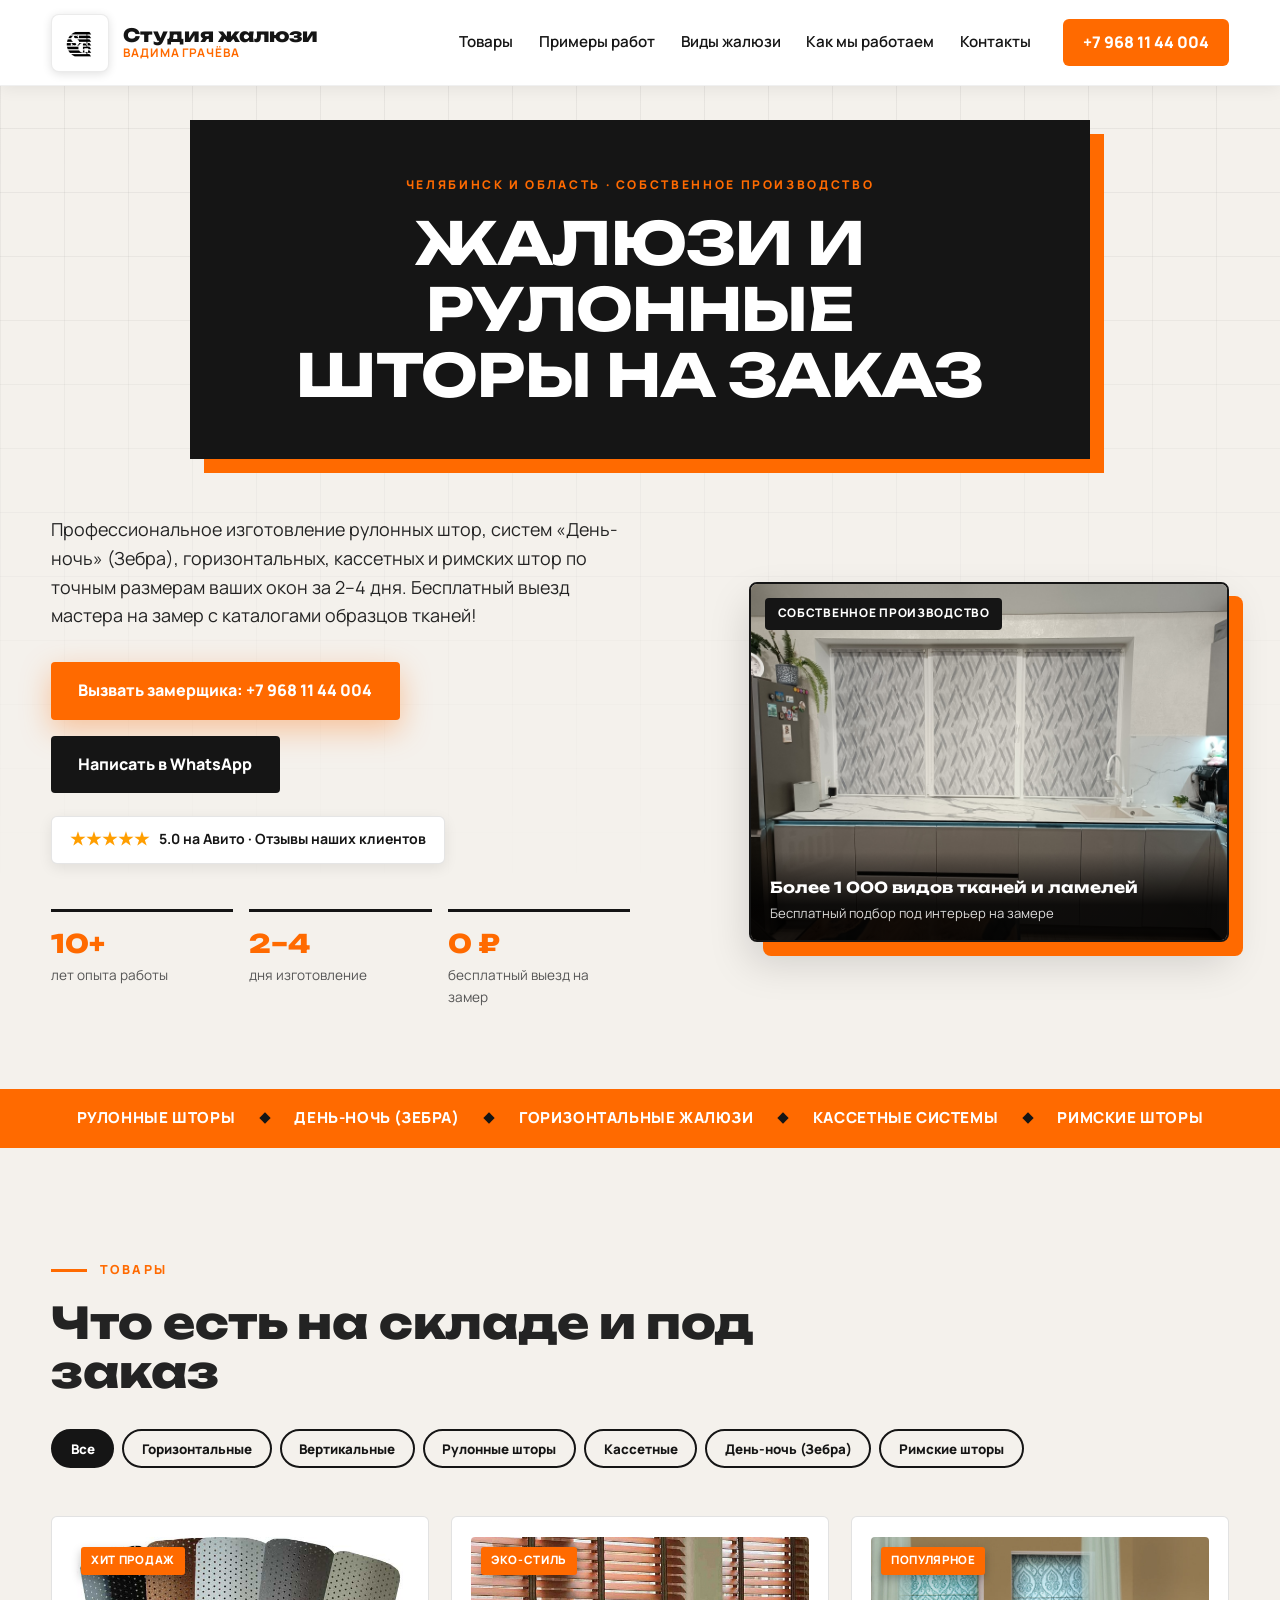
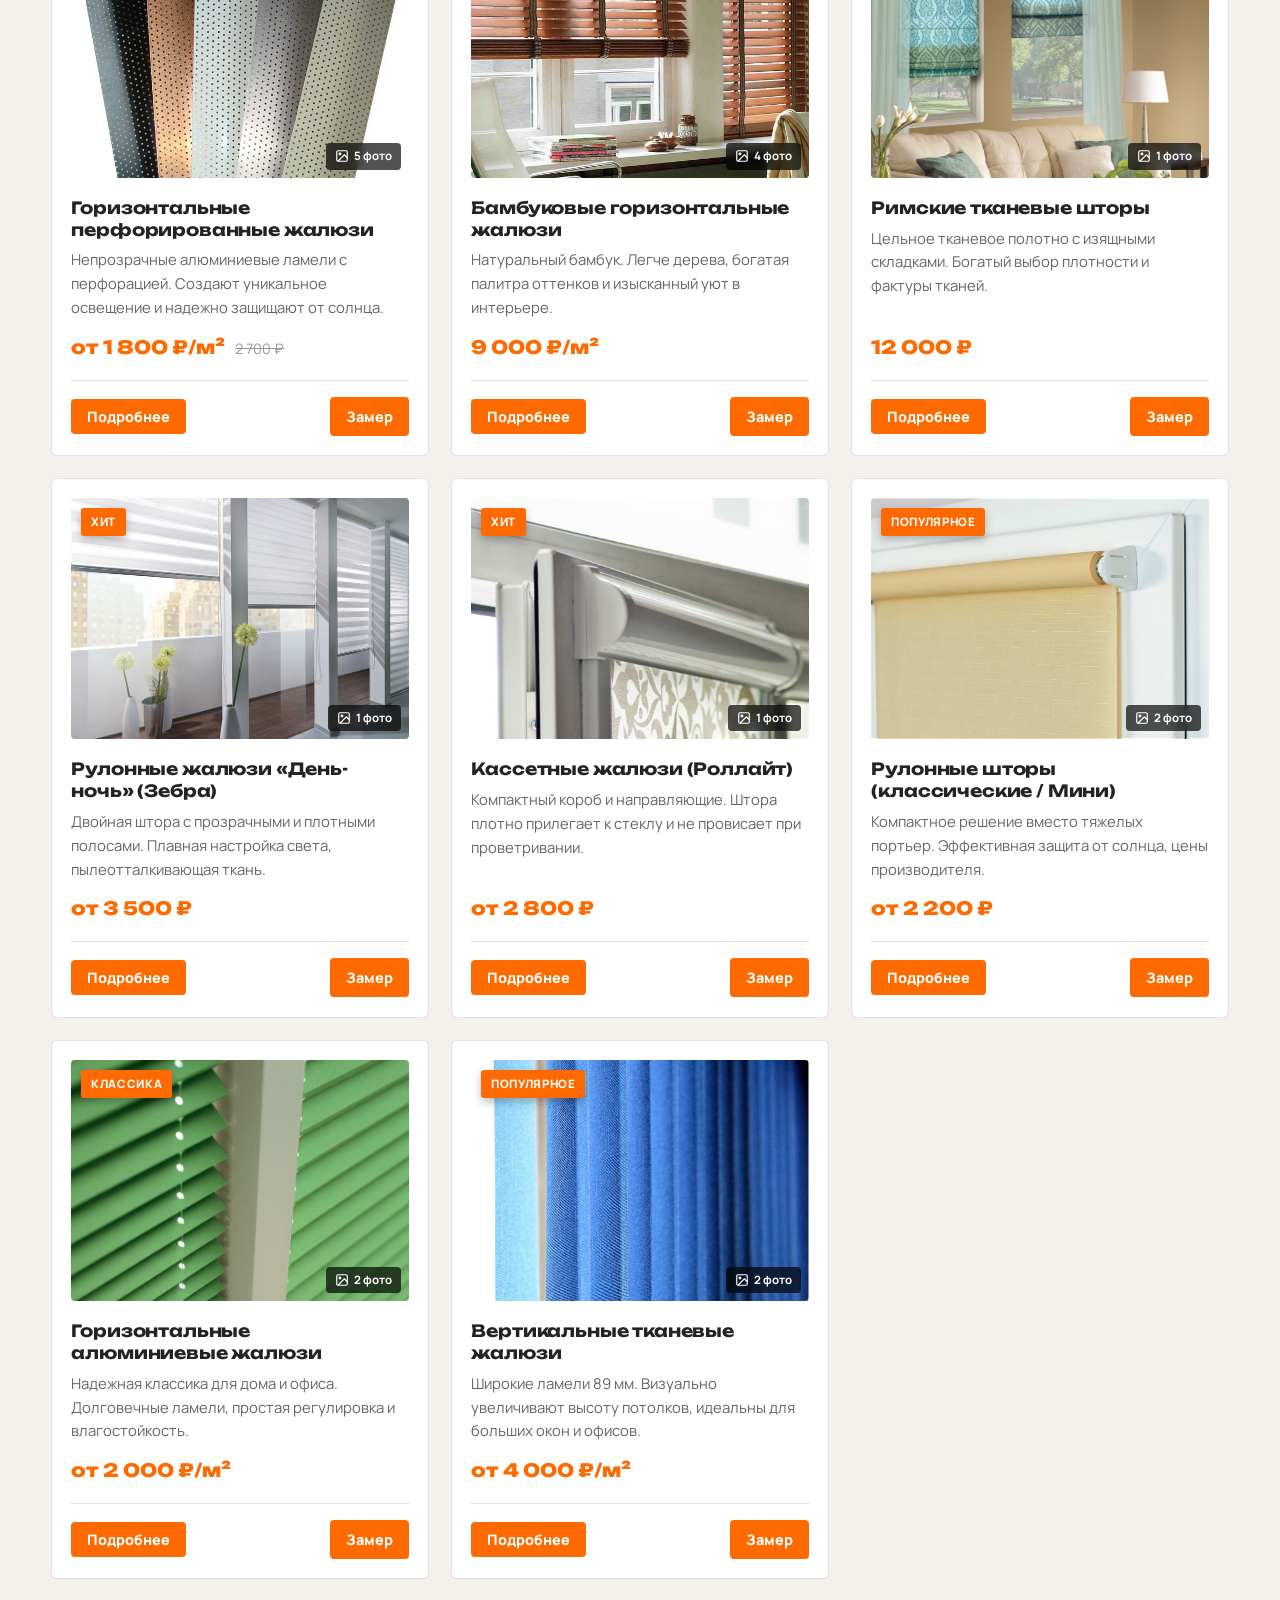
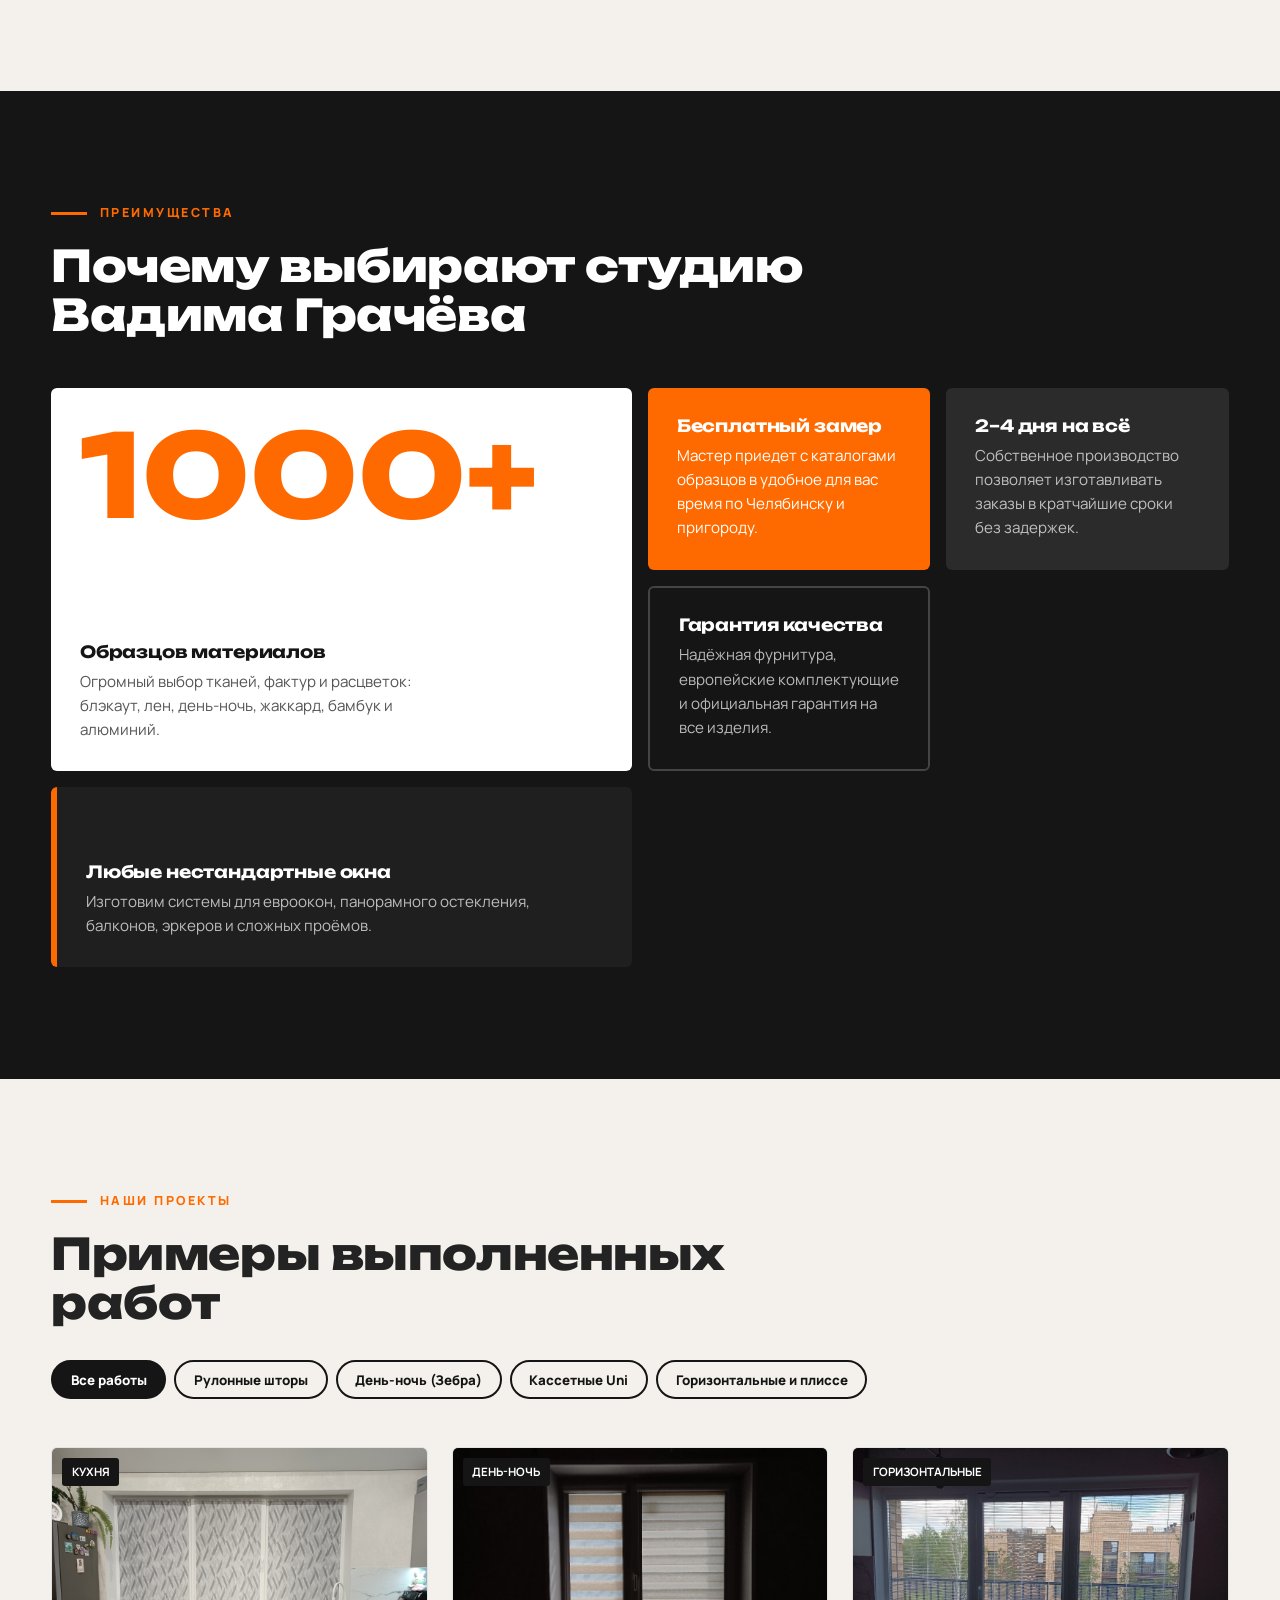
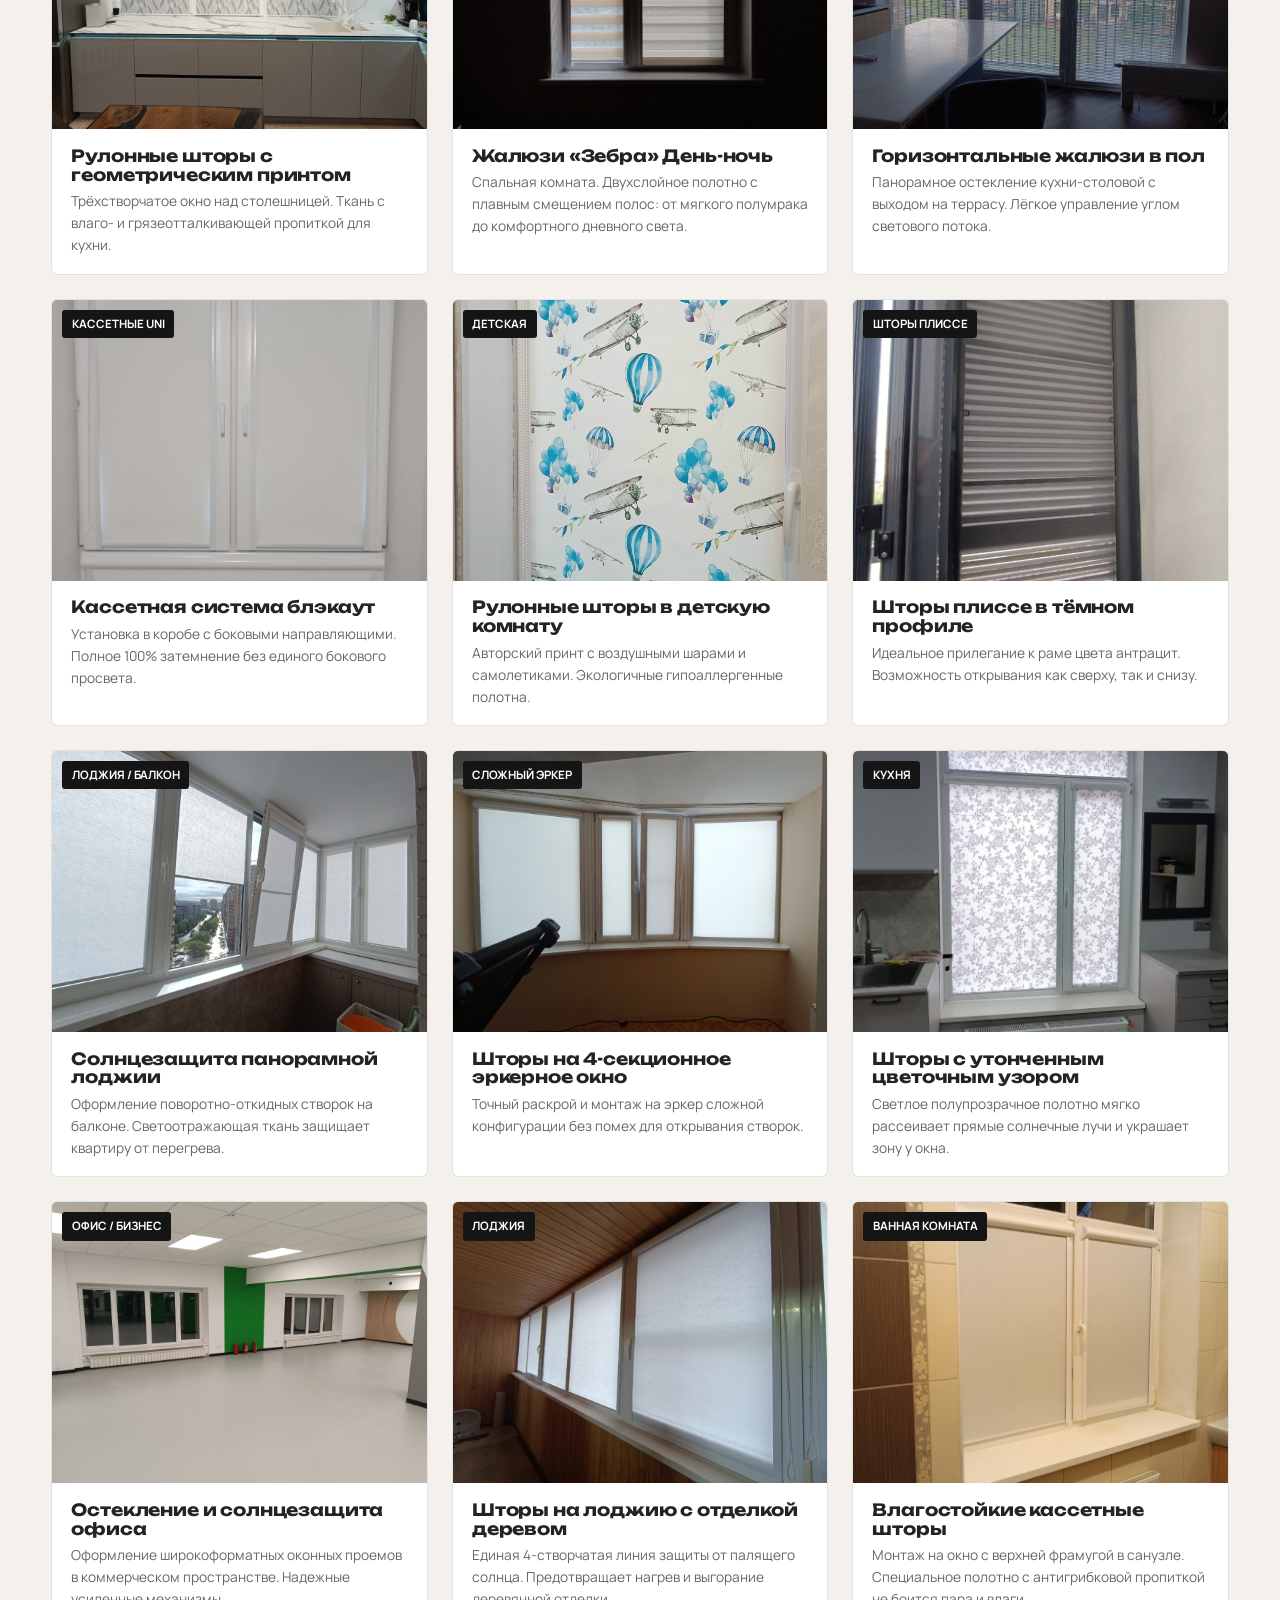
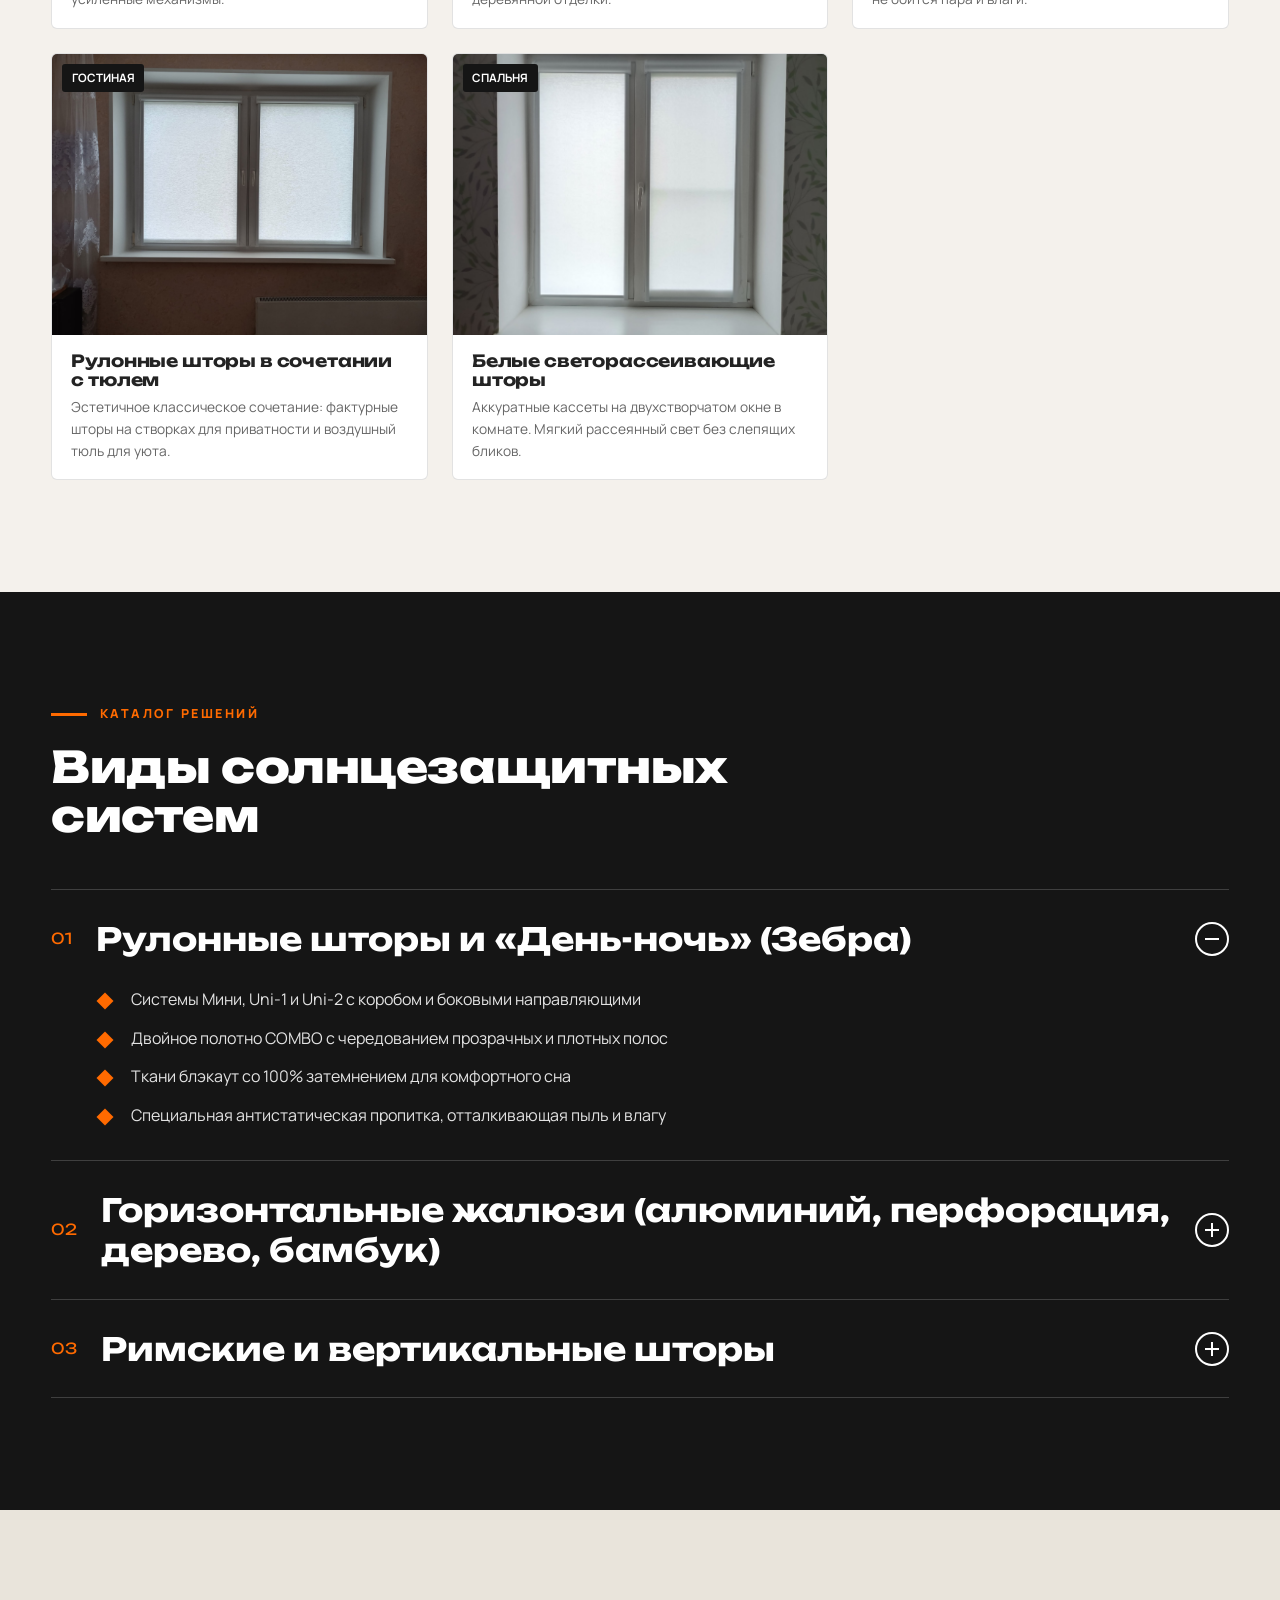
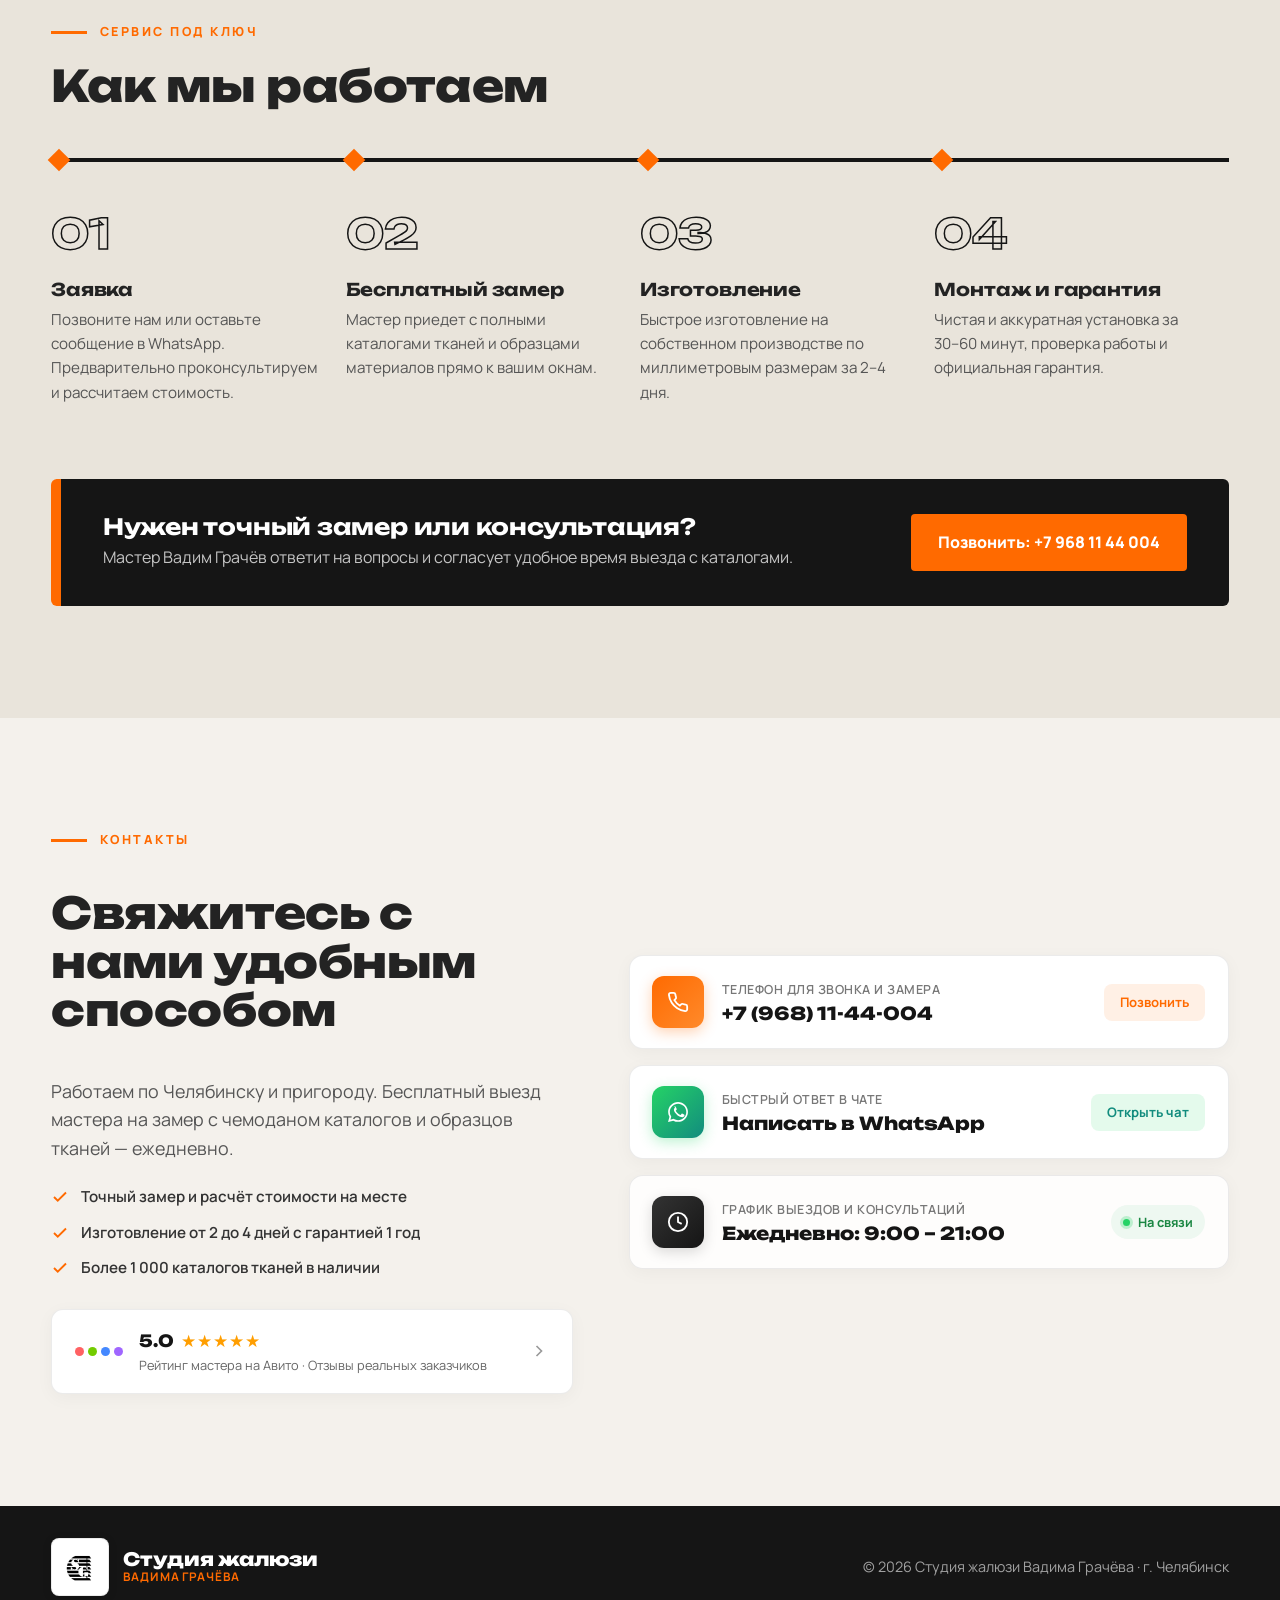
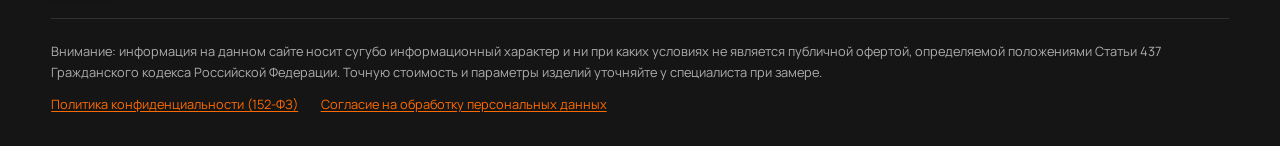
==== site.html @ 8c2af727 "Redesign contacts section with modern white cards, authentic Avito widget, and refined styling" ====
<!doctype html>
<html lang="ru">
  <head>
    <meta charset="UTF-8" />
    <meta name="viewport" content="width=device-width, initial-scale=1.0" />
    <title>Жалюзи и рулонные шторы в Челябинске — Студия Вадима Грачёва</title>
    <meta name="description" content="Изготовление жалюзи и рулонных штор в Челябинске по ценам производителя. Большой выбор тканей, бесплатный выезд замерщика с образцами. Звоните: +7 (968) 11-44-004." />
    <meta name="theme-color" content="#151515" />

    <!-- Open Graph -->
    <meta property="og:title" content="Жалюзи и рулонные шторы в Челябинске — Студия Вадима Грачёва" />
    <meta property="og:description" content="Изготовление жалюзи и рулонных штор по вашим размерам за 2-4 дня. Бесплатный замер с каталогами образцов в Челябинске." />
    <meta property="og:type" content="website" />
    <meta property="og:locale" content="ru_RU" />

    <!-- Favicon -->
    <link rel="icon" type="image/svg+xml" href="data:image/svg+xml,<svg xmlns='http://www.w3.org/2000/svg' viewBox='0 0 32 32'><rect width='32' height='32' rx='6' fill='%23151515'/><rect x='6' y='6' width='20' height='20' rx='3' fill='%23ff6a00' stroke='%23ffffff' stroke-width='3'/></svg>" />

    <!-- Fonts Preconnect -->
    <link rel="preconnect" href="https://fonts.googleapis.com" />
    <link rel="preconnect" href="https://fonts.gstatic.com" crossorigin />

    <!-- Styles -->
    <link rel="stylesheet" href="./site.css" />
  </head>
  <body>
    <header class="nav" id="nav">
      <a href="#top" class="logo">
        <img src="./img/logo.png" alt="Студия жалюзи Вадима Грачёва" class="logo-img" />
        <span class="logo-text">
          <b>Студия жалюзи</b>
          <small>Вадима Грачёва</small>
        </span>
      </a>
      <nav class="nav-links" id="navLinks">
        <a href="#products">Товары</a>
        <a href="#gallery">Примеры работ</a>
        <a href="#types">Виды жалюзи</a>
        <a href="#services">Как мы работаем</a>
        <a href="#contacts">Контакты</a>
      </nav>
      <a href="tel:+79681144004" class="nav-phone">+7 968 11 44 004</a>
      <button class="burger" id="burger" aria-label="Меню"><span></span><span></span></button>
    </header>

    <main id="top">
      <!-- HERO -->
      <section class="hero">
        <div class="container">
          <div class="hero-title reveal">
            <span class="hero-kicker">Челябинск и область · Собственное производство</span>
            <h1>Жалюзи и рулонные<br />шторы на заказ</h1>
          </div>

          <div class="hero-body">
            <div class="hero-left">
              <p class="lead reveal d1">Профессиональное изготовление рулонных штор, систем «День-ночь» (Зебра), горизонтальных, кассетных и римских штор по точным размерам ваших окон за 2–4 дня. Бесплатный выезд мастера на замер с каталогами образцов тканей!</p>
              <div class="hero-cta reveal d2">
                <a href="tel:+79681144004" class="btn btn-orange">Вызвать замерщика: +7 968 11 44 004</a>
                <a href="https://wa.me/79681144004" target="_blank" rel="noopener" class="btn btn-black">Написать в WhatsApp</a>
              </div>
              <div style="margin-top: 1.4rem;" class="reveal d2">
                <a href="https://www.avito.ru" target="_blank" rel="noopener" class="avito-badge">
                  <span class="avito-stars">★★★★★</span>
                  <span>5.0 на Авито · Отзывы наших клиентов</span>
                </a>
              </div>
              <dl class="facts reveal d3">
                <div><dt data-count="10" data-suffix="+">0</dt><dd>лет опыта работы</dd></div>
                <div><dt>2–4</dt><dd>дня изготовление</dd></div>
                <div><dt data-count="0" data-suffix=" ₽">0</dt><dd>бесплатный выезд на замер</dd></div>
              </dl>
            </div>

            <div class="hero-preview-wrapper reveal d2">
              <div class="hero-preview-card">
                <img src="./img/works/work-kitchen-roll.jpg" alt="Студия жалюзи Вадима Грачёва в Челябинске" class="hero-preview-img" />
                <div class="hero-preview-badge">Собственное производство</div>
                <div class="hero-preview-overlay">
                  <b>Более 1 000 видов тканей и ламелей</b>
                  <p>Бесплатный подбор под интерьер на замере</p>
                </div>
              </div>
            </div>
          </div>
        </div>

        <div class="hero-band">
          <div class="container band-row">
            <a href="#products">Рулонные шторы</a><b></b>
            <a href="#products">День-ночь (Зебра)</a><b></b>
            <a href="#products">Горизонтальные жалюзи</a><b></b>
            <a href="#products">Кассетные системы</a><b></b>
            <a href="#products">Римские шторы</a>
          </div>
        </div>
      </section>

      <!-- PRODUCTS -->
      <section class="section" id="products">
        <div class="container">
          <div class="sec-head reveal">
            <div>
              <p class="eyebrow">Товары</p>
              <h2>Что есть на складе и под заказ</h2>
            </div>
            <div class="chips" id="prodChips">
              <button class="chip active" data-f="all">Все</button>
              <button class="chip" data-f="horizontal">Горизонтальные</button>
              <button class="chip" data-f="vertical">Вертикальные</button>
              <button class="chip" data-f="roll">Рулонные шторы</button>
              <button class="chip" data-f="kasset">Кассетные</button>
              <button class="chip" data-f="daynight">День-ночь (Зебра)</button>
              <button class="chip" data-f="roman">Римские шторы</button>
            </div>
          </div>

          <div class="prod-grid" id="prodGrid">
            <!-- Товар 1: Горизонтальные перфорированные жалюзи -->
            <article class="prod prod-interactive" data-product-id="jaluzi-perforated" data-c="horizontal">
              <div class="prod-img">
                <span class="prod-badge">Хит продаж</span>
                <img src="./img/jaluzi-perf-1.png" alt="Горизонтальные перфорированные жалюзи" />
                <span class="prod-photos-count">
                  <svg width="14" height="14" viewBox="0 0 24 24" fill="none" stroke="currentColor" stroke-width="2"><rect x="3" y="3" width="18" height="18" rx="2"/><circle cx="8.5" cy="8.5" r="1.5"/><path d="m21 15-5-5L5 21"/></svg>
                  5 фото
                </span>
              </div>
              <h3>Горизонтальные перфорированные жалюзи</h3>
              <p>Непрозрачные алюминиевые ламели с перфорацией. Создают уникальное освещение и надежно защищают от солнца.</p>
              <div class="prod-price-box">
                <span class="prod-price-now">от 1 800 ₽/м²</span>
                <del class="prod-price-old">2 700 ₽</del>
              </div>
              <div class="prod-foot">
                <button type="button" class="btn-more">Подробнее</button>
                <a href="tel:+79681144004" onclick="event.stopPropagation()">Замер</a>
              </div>
            </article>

            <!-- Товар 2: Бамбуковые горизонтальные жалюзи -->
            <article class="prod prod-interactive" data-product-id="bambook-jaluzi" data-c="horizontal">
              <div class="prod-img">
                <span class="prod-badge">Эко-стиль</span>
                <img src="./img/bambook-jaluzi-1.png" alt="Бамбуковые горизонтальные жалюзи" />
                <span class="prod-photos-count">
                  <svg width="14" height="14" viewBox="0 0 24 24" fill="none" stroke="currentColor" stroke-width="2"><rect x="3" y="3" width="18" height="18" rx="2"/><circle cx="8.5" cy="8.5" r="1.5"/><path d="m21 15-5-5L5 21"/></svg>
                  4 фото
                </span>
              </div>
              <h3>Бамбуковые горизонтальные жалюзи</h3>
              <p>Натуральный бамбук. Легче дерева, богатая палитра оттенков и изысканный уют в интерьере.</p>
              <div class="prod-price-box">
                <span class="prod-price-now">9 000 ₽/м²</span>
              </div>
              <div class="prod-foot">
                <button type="button" class="btn-more">Подробнее</button>
                <a href="tel:+79681144004" onclick="event.stopPropagation()">Замер</a>
              </div>
            </article>

            <!-- Товар 3: Римские тканевые шторы -->
            <article class="prod prod-interactive" data-product-id="rimskie-shtory" data-c="roman">
              <div class="prod-img">
                <span class="prod-badge">Популярное</span>
                <img src="./img/rimskie-shtory-1.png" alt="Римские тканевые шторы" />
                <span class="prod-photos-count">
                  <svg width="14" height="14" viewBox="0 0 24 24" fill="none" stroke="currentColor" stroke-width="2"><rect x="3" y="3" width="18" height="18" rx="2"/><circle cx="8.5" cy="8.5" r="1.5"/><path d="m21 15-5-5L5 21"/></svg>
                  1 фото
                </span>
              </div>
              <h3>Римские тканевые шторы</h3>
              <p>Цельное тканевое полотно с изящными складками. Богатый выбор плотности и фактуры тканей.</p>
              <div class="prod-price-box">
                <span class="prod-price-now">12 000 ₽</span>
              </div>
              <div class="prod-foot">
                <button type="button" class="btn-more">Подробнее</button>
                <a href="tel:+79681144004" onclick="event.stopPropagation()">Замер</a>
              </div>
            </article>

            <!-- Товар 4: Рулонные жалюзи «День-ночь» (зебра) -->
            <article class="prod prod-interactive" data-product-id="zebra-day-night" data-c="daynight">
              <div class="prod-img">
                <span class="prod-badge">Хит</span>
                <img src="./img/zebra-day-night-1.png" alt="Рулонные жалюзи День-ночь (зебра)" />
                <span class="prod-photos-count">
                  <svg width="14" height="14" viewBox="0 0 24 24" fill="none" stroke="currentColor" stroke-width="2"><rect x="3" y="3" width="18" height="18" rx="2"/><circle cx="8.5" cy="8.5" r="1.5"/><path d="m21 15-5-5L5 21"/></svg>
                  1 фото
                </span>
              </div>
              <h3>Рулонные жалюзи «День-ночь» (Зебра)</h3>
              <p>Двойная штора с прозрачными и плотными полосами. Плавная настройка света, пылеотталкивающая ткань.</p>
              <div class="prod-price-box">
                <span class="prod-price-now">от 3 500 ₽</span>
              </div>
              <div class="prod-foot">
                <button type="button" class="btn-more">Подробнее</button>
                <a href="tel:+79681144004" onclick="event.stopPropagation()">Замер</a>
              </div>
            </article>

            <!-- Товар 5: Кассетные жалюзи (Роллайт) -->
            <article class="prod prod-interactive" data-product-id="kassetnye-jaluzi" data-c="kasset">
              <div class="prod-img">
                <span class="prod-badge">Хит</span>
                <img src="./img/kassetnye-jaluzi-1.png" alt="Кассетные жалюзи Роллайт" />
                <span class="prod-photos-count">
                  <svg width="14" height="14" viewBox="0 0 24 24" fill="none" stroke="currentColor" stroke-width="2"><rect x="3" y="3" width="18" height="18" rx="2"/><circle cx="8.5" cy="8.5" r="1.5"/><path d="m21 15-5-5L5 21"/></svg>
                  1 фото
                </span>
              </div>
              <h3>Кассетные жалюзи (Роллайт)</h3>
              <p>Компактный короб и направляющие. Штора плотно прилегает к стеклу и не провисает при проветривании.</p>
              <div class="prod-price-box">
                <span class="prod-price-now">от 2 800 ₽</span>
              </div>
              <div class="prod-foot">
                <button type="button" class="btn-more">Подробнее</button>
                <a href="tel:+79681144004" onclick="event.stopPropagation()">Замер</a>
              </div>
            </article>

            <!-- Товар 6: Рулонные шторы (классические / Мини) -->
            <article class="prod prod-interactive" data-product-id="rulonnye-shtory" data-c="roll">
              <div class="prod-img">
                <span class="prod-badge">Популярное</span>
                <img src="./img/rulonnye-shtory-1.png" alt="Рулонные шторы на пластиковые окна" />
                <span class="prod-photos-count">
                  <svg width="14" height="14" viewBox="0 0 24 24" fill="none" stroke="currentColor" stroke-width="2"><rect x="3" y="3" width="18" height="18" rx="2"/><circle cx="8.5" cy="8.5" r="1.5"/><path d="m21 15-5-5L5 21"/></svg>
                  2 фото
                </span>
              </div>
              <h3>Рулонные шторы (классические / Мини)</h3>
              <p>Компактное решение вместо тяжелых портьер. Эффективная защита от солнца, цены производителя.</p>
              <div class="prod-price-box">
                <span class="prod-price-now">от 2 200 ₽</span>
              </div>
              <div class="prod-foot">
                <button type="button" class="btn-more">Подробнее</button>
                <a href="tel:+79681144004" onclick="event.stopPropagation()">Замер</a>
              </div>
            </article>

            <!-- Товар 7: Горизонтальные алюминиевые жалюзи -->
            <article class="prod prod-interactive" data-product-id="gorizontalnye-aluminievye" data-c="horizontal">
              <div class="prod-img">
                <span class="prod-badge">Классика</span>
                <img src="./img/gorizontalnye-aluminievye-1.jpg" alt="Горизонтальные алюминиевые жалюзи" />
                <span class="prod-photos-count">
                  <svg width="14" height="14" viewBox="0 0 24 24" fill="none" stroke="currentColor" stroke-width="2"><rect x="3" y="3" width="18" height="18" rx="2"/><circle cx="8.5" cy="8.5" r="1.5"/><path d="m21 15-5-5L5 21"/></svg>
                  2 фото
                </span>
              </div>
              <h3>Горизонтальные алюминиевые жалюзи</h3>
              <p>Надежная классика для дома и офиса. Долговечные ламели, простая регулировка и влагостойкость.</p>
              <div class="prod-price-box">
                <span class="prod-price-now">от 2 000 ₽/м²</span>
              </div>
              <div class="prod-foot">
                <button type="button" class="btn-more">Подробнее</button>
                <a href="tel:+79681144004" onclick="event.stopPropagation()">Замер</a>
              </div>
            </article>

            <!-- Товар 8: Вертикальные тканевые жалюзи -->
            <article class="prod prod-interactive" data-product-id="vertikalnye-tkani" data-c="vertical">
              <div class="prod-img">
                <span class="prod-badge">Популярное</span>
                <img src="./img/vertikalnye-tkani-1.jpg" alt="Вертикальные тканевые жалюзи" />
                <span class="prod-photos-count">
                  <svg width="14" height="14" viewBox="0 0 24 24" fill="none" stroke="currentColor" stroke-width="2"><rect x="3" y="3" width="18" height="18" rx="2"/><circle cx="8.5" cy="8.5" r="1.5"/><path d="m21 15-5-5L5 21"/></svg>
                  2 фото
                </span>
              </div>
              <h3>Вертикальные тканевые жалюзи</h3>
              <p>Широкие ламели 89 мм. Визуально увеличивают высоту потолков, идеальны для больших окон и офисов.</p>
              <div class="prod-price-box">
                <span class="prod-price-now">от 4 000 ₽/м²</span>
              </div>
              <div class="prod-foot">
                <button type="button" class="btn-more">Подробнее</button>
                <a href="tel:+79681144004" onclick="event.stopPropagation()">Замер</a>
              </div>
            </article>
          </div>
        </div>
      </section>

      <!-- BENTO ABOUT / ADVANTAGES -->
      <section class="section dark" id="about">
        <div class="container">
          <p class="eyebrow reveal">Преимущества</p>
          <h2 class="reveal d1">Почему выбирают студию Вадима Грачёва</h2>
          <div class="bento">
            <div class="b b-big reveal">
              <span class="b-num" data-count="1000" data-suffix="+">0+</span>
              <h3>Образцов материалов</h3>
              <p>Огромный выбор тканей, фактур и расцветок: блэкаут, лен, день-ночь, жаккард, бамбук и алюминий.</p>
            </div>
            <div class="b b-orange reveal d1">
              <h3>Бесплатный замер</h3>
              <p>Мастер приедет с каталогами образцов в удобное для вас время по Челябинску и пригороду.</p>
            </div>
            <div class="b reveal d2">
              <h3>2–4 дня на всё</h3>
              <p>Собственное производство позволяет изготавливать заказы в кратчайшие сроки без задержек.</p>
            </div>
            <div class="b b-line reveal d2">
              <h3>Гарантия качества</h3>
              <p>Надёжная фурнитура, европейские комплектующие и официальная гарантия на все изделия.</p>
            </div>
            <div class="b b-wide reveal d3">
              <h3>Любые нестандартные окна</h3>
              <p>Изготовим системы для евроокон, панорамного остекления, балконов, эркеров и сложных проёмов.</p>
            </div>
          </div>
        </div>
      </section>

      <!-- GALLERY / ПРИМЕРЫ РАБОТ -->
      <section class="section" id="gallery">
        <div class="container">
          <div class="sec-head reveal">
            <div>
              <p class="eyebrow">Наши проекты</p>
              <h2>Примеры выполненных работ</h2>
            </div>
            <div class="chips" id="galChips">
              <button class="chip active" data-f="all">Все работы</button>
              <button class="chip" data-f="roll">Рулонные шторы</button>
              <button class="chip" data-f="daynight">День-ночь (Зебра)</button>
              <button class="chip" data-f="kasset">Кассетные Uni</button>
              <button class="chip" data-f="horizontal">Горизонтальные и плиссе</button>
            </div>
          </div>

          <div class="gallery-grid-clean" id="gallery-grid">
            <!-- 1. Кухня с геометрическим принтом -->
            <div class="work-card" data-c="roll">
              <div class="work-img">
                <span class="work-badge">Кухня</span>
                <img src="./img/works/work-kitchen-roll.jpg" alt="Рулонные шторы с узором на кухне" loading="lazy" />
              </div>
              <div class="work-info">
                <h3>Рулонные шторы с геометрическим принтом</h3>
                <p>Трёхстворчатое окно над столешницей. Ткань с влаго- и грязеотталкивающей пропиткой для кухни.</p>
              </div>
            </div>

            <!-- 2. День-ночь Зебра в спальне -->
            <div class="work-card" data-c="daynight roll">
              <div class="work-img">
                <span class="work-badge">День-ночь</span>
                <img src="./img/works/work-zebra-bedroom.png" alt="Жалюзи Зебра День-ночь в спальне" loading="lazy" />
              </div>
              <div class="work-info">
                <h3>Жалюзи «Зебра» День-ночь</h3>
                <p>Спальная комната. Двухслойное полотно с плавным смещением полос: от мягкого полумрака до комфортного дневного света.</p>
              </div>
            </div>

            <!-- 3. Панорамные алюминиевые жалюзи -->
            <div class="work-card" data-c="horizontal">
              <div class="work-img">
                <span class="work-badge">Горизонтальные</span>
                <img src="./img/works/work-panoramic-horizontal.jpg" alt="Алюминиевые жалюзи на панорамных окнах" loading="lazy" />
              </div>
              <div class="work-info">
                <h3>Горизонтальные жалюзи в пол</h3>
                <p>Панорамное остекление кухни-столовой с выходом на террасу. Лёгкое управление углом светового потока.</p>
              </div>
            </div>

            <!-- 4. Кассетные шторы блэкаут -->
            <div class="work-card" data-c="kasset roll">
              <div class="work-img">
                <span class="work-badge">Кассетные Uni</span>
                <img src="./img/works/work-white-kasset.png" alt="Белые кассетные шторы блэкаут на евроокно" loading="lazy" />
              </div>
              <div class="work-info">
                <h3>Кассетная система блэкаут</h3>
                <p>Установка в коробе с боковыми направляющими. Полное 100% затемнение без единого бокового просвета.</p>
              </div>
            </div>

            <!-- 5. Рулонные шторы в детскую -->
            <div class="work-card" data-c="roll">
              <div class="work-img">
                <span class="work-badge">Детская</span>
                <img src="./img/works/work-kids-airplanes.jpg" alt="Рулонные шторы в детскую комнату с рисунком" loading="lazy" />
              </div>
              <div class="work-info">
                <h3>Рулонные шторы в детскую комнату</h3>
                <p>Авторский принт с воздушными шарами и самолетиками. Экологичные гипоаллергенные полотна.</p>
              </div>
            </div>

            <!-- 6. Шторы плиссе в графитовом профиле -->
            <div class="work-card" data-c="horizontal">
              <div class="work-img">
                <span class="work-badge">Шторы плиссе</span>
                <img src="./img/works/work-plisse-graphite.jpg" alt="Шторы плиссе в графитовом профиле" loading="lazy" />
              </div>
              <div class="work-info">
                <h3>Шторы плиссе в тёмном профиле</h3>
                <p>Идеальное прилегание к раме цвета антрацит. Возможность открывания как сверху, так и снизу.</p>
              </div>
            </div>

            <!-- 7. Остекление лоджии / балкона -->
            <div class="work-card" data-c="roll kasset">
              <div class="work-img">
                <span class="work-badge">Лоджия / Балкон</span>
                <img src="./img/works/work-balcony-roll.jpg" alt="Рулонные шторы на остеклении лоджии" loading="lazy" />
              </div>
              <div class="work-info">
                <h3>Солнцезащита панорамной лоджии</h3>
                <p>Оформление поворотно-откидных створок на балконе. Светоотражающая ткань защищает квартиру от перегрева.</p>
              </div>
            </div>

            <!-- 8. Кассетные шторы на эркер -->
            <div class="work-card" data-c="kasset roll">
              <div class="work-img">
                <span class="work-badge">Сложный эркер</span>
                <img src="./img/works/work-erker-kasset.jpg" alt="Кассетные рулонные шторы на сложное эркерное окно" loading="lazy" />
              </div>
              <div class="work-info">
                <h3>Шторы на 4-секционное эркерное окно</h3>
                <p>Точный раскрой и монтаж на эркер сложной конфигурации без помех для открывания створок.</p>
              </div>
            </div>

            <!-- 9. Цветочный принт на кухне -->
            <div class="work-card" data-c="roll">
              <div class="work-img">
                <span class="work-badge">Кухня</span>
                <img src="./img/works/work-kitchen-floral.jpg" alt="Рулонные шторы с цветочным принтом на кухне" loading="lazy" />
              </div>
              <div class="work-info">
                <h3>Шторы с утонченным цветочным узором</h3>
                <p>Светлое полупрозрачное полотно мягко рассеивает прямые солнечные лучи и украшает зону у окна.</p>
              </div>
            </div>

            <!-- 10. Комплексное оформление офиса -->
            <div class="work-card" data-c="roll horizontal">
              <div class="work-img">
                <span class="work-badge">Офис / Бизнес</span>
                <img src="./img/works/work-office-hall.png" alt="Комплексное оформление окон офисного зала" loading="lazy" />
              </div>
              <div class="work-info">
                <h3>Остекление и солнцезащита офиса</h3>
                <p>Оформление широкоформатных оконных проемов в коммерческом пространстве. Надежные усиленные механизмы.</p>
              </div>
            </div>

            <!-- 11. Рулонные шторы на деревянной лоджии -->
            <div class="work-card" data-c="roll kasset">
              <div class="work-img">
                <span class="work-badge">Лоджия</span>
                <img src="./img/works/work-wood-balcony.jpg" alt="Рулонные шторы на деревянной лоджии" loading="lazy" />
              </div>
              <div class="work-info">
                <h3>Шторы на лоджию с отделкой деревом</h3>
                <p>Единая 4-створчатая линия защиты от палящего солнца. Предотвращает нагрев и выгорание деревянной отделки.</p>
              </div>
            </div>

            <!-- 12. Влагостойкие шторы в ванной -->
            <div class="work-card" data-c="kasset roll">
              <div class="work-img">
                <span class="work-badge">Ванная комната</span>
                <img src="./img/works/work-bathroom-tiles.png" alt="Влагостойкие кассетные шторы в ванной комнате" loading="lazy" />
              </div>
              <div class="work-info">
                <h3>Влагостойкие кассетные шторы</h3>
                <p>Монтаж на окно с верхней фрамугой в санузле. Специальное полотно с антигрибковой пропиткой не боится пара и влаги.</p>
              </div>
            </div>

            <!-- 13. Рулонные шторы с тюлем в гостиной -->
            <div class="work-card" data-c="roll">
              <div class="work-img">
                <span class="work-badge">Гостиная</span>
                <img src="./img/works/work-room-sheer.png" alt="Рулонные шторы в сочетании с легким тюлем" loading="lazy" />
              </div>
              <div class="work-info">
                <h3>Рулонные шторы в сочетании с тюлем</h3>
                <p>Эстетичное классическое сочетание: фактурные шторы на створках для приватности и воздушный тюль для уюта.</p>
              </div>
            </div>

            <!-- 14. Светофильтры в спальню -->
            <div class="work-card" data-c="roll">
              <div class="work-img">
                <span class="work-badge">Спальня</span>
                <img src="./img/works/work-leaves-room.png" alt="Белые светорассеивающие рулонные шторы" loading="lazy" />
              </div>
              <div class="work-info">
                <h3>Белые светорассеивающие шторы</h3>
                <p>Аккуратные кассеты на двухстворчатом окне в комнате. Мягкий рассеянный свет без слепящих бликов.</p>
              </div>
            </div>
          </div>
        </div>
      </section>

      <!-- TYPES (rows) -->
      <section class="section dark" id="types">
        <div class="container">
          <p class="eyebrow reveal">Каталог решений</p>
          <h2 class="reveal d1">Виды солнцезащитных систем</h2>
          <div class="rows">
            <div class="row open reveal">
              <button class="row-head"><span class="row-n">01</span><span class="row-t">Рулонные шторы и «День-ночь» (Зебра)</span><span class="row-plus"></span></button>
              <div class="row-body"><div>
                <ul class="checks">
                  <li>Системы Мини, Uni-1 и Uni-2 с коробом и боковыми направляющими</li>
                  <li>Двойное полотно COMBO с чередованием прозрачных и плотных полос</li>
                  <li>Ткани блэкаут со 100% затемнением для комфортного сна</li>
                  <li>Специальная антистатическая пропитка, отталкивающая пыль и влагу</li>
                </ul>
              </div></div>
            </div>
            <div class="row reveal d1">
              <button class="row-head"><span class="row-n">02</span><span class="row-t">Горизонтальные жалюзи (алюминий, перфорация, дерево, бамбук)</span><span class="row-plus"></span></button>
              <div class="row-body"><div>
                <ul class="checks">
                  <li>Классические алюминиевые ламели 16 и 25 мм любых цветов</li>
                  <li>Перфорированные ламели для рассеянного мягкого освещения</li>
                  <li>Натуральный бамбук и дерево для статусных и уютных интерьеров</li>
                  <li>Стойкость к влажности — отлично подходят для кухонь и ванных</li>
                </ul>
              </div></div>
            </div>
            <div class="row reveal d2">
              <button class="row-head"><span class="row-n">03</span><span class="row-t">Римские и вертикальные шторы</span><span class="row-plus"></span></button>
              <div class="row-body"><div>
                <ul class="checks">
                  <li>Широкие вертикальные ламели 89 мм для офисов и панорамных окон</li>
                  <li>Римские шторы с ровными складками из фактурных дизайнерских тканей</li>
                  <li>Возможность комбинирования с классическими гардинами и тюлем</li>
                  <li>Удобное плавное управление цепочкой или электроприводом</li>
                </ul>
              </div></div>
            </div>
          </div>
        </div>
      </section>

      <!-- SERVICES / КАК МЫ РАБОТАЕМ -->
      <section class="section services" id="services">
        <div class="container">
          <p class="eyebrow reveal">Сервис под ключ</p>
          <h2 class="reveal d1">Как мы работаем</h2>
          <ol class="steps">
            <li class="reveal"><b>01</b><h3>Заявка</h3><p>Позвоните нам или оставьте сообщение в WhatsApp. Предварительно проконсультируем и рассчитаем стоимость.</p></li>
            <li class="reveal d1"><b>02</b><h3>Бесплатный замер</h3><p>Мастер приедет с полными каталогами тканей и образцами материалов прямо к вашим окнам.</p></li>
            <li class="reveal d2"><b>03</b><h3>Изготовление</h3><p>Быстрое изготовление на собственном производстве по миллиметровым размерам за 2–4 дня.</p></li>
            <li class="reveal d3"><b>04</b><h3>Монтаж и гарантия</h3><p>Чистая и аккуратная установка за 30–60 минут, проверка работы и официальная гарантия.</p></li>
          </ol>
          <div class="handle-banner reveal">
            <div>
              <h3>Нужен точный замер или консультация?</h3>
              <p>Мастер Вадим Грачёв ответит на вопросы и согласует удобное время выезда с каталогами.</p>
            </div>
            <a href="tel:+79681144004" class="btn btn-black">Позвонить: +7 968 11 44 004</a>
          </div>
        </div>
      </section>

      <!-- CONTACTS -->
      <section class="section contact" id="contacts">
        <div class="container contact-grid">
          <div class="contact-left reveal">
            <p class="eyebrow">Контакты</p>
            <h2>Свяжитесь с нами удобным способом</h2>
            <p class="lead dark-text">Работаем по Челябинску и пригороду. Бесплатный выезд мастера на замер с чемоданом каталогов и образцов тканей — ежедневно.</p>
            
            <div class="contact-features">
              <div class="contact-feature-item">
                <svg width="18" height="18" viewBox="0 0 24 24" fill="none" stroke="currentColor" stroke-width="2.5"><polyline points="20 6 9 17 4 12"/></svg>
                <span>Точный замер и расчёт стоимости на месте</span>
              </div>
              <div class="contact-feature-item">
                <svg width="18" height="18" viewBox="0 0 24 24" fill="none" stroke="currentColor" stroke-width="2.5"><polyline points="20 6 9 17 4 12"/></svg>
                <span>Изготовление от 2 до 4 дней с гарантией 1 год</span>
              </div>
              <div class="contact-feature-item">
                <svg width="18" height="18" viewBox="0 0 24 24" fill="none" stroke="currentColor" stroke-width="2.5"><polyline points="20 6 9 17 4 12"/></svg>
                <span>Более 1 000 каталогов тканей в наличии</span>
              </div>
            </div>

            <!-- Avito Verified Card -->
            <a href="https://www.avito.ru" target="_blank" rel="noopener" class="avito-card">
              <div class="avito-card-left">
                <div class="avito-circles">
                  <span class="avito-dot c-red"></span>
                  <span class="avito-dot c-green"></span>
                  <span class="avito-dot c-blue"></span>
                  <span class="avito-dot c-purple"></span>
                </div>
                <div class="avito-text">
                  <div class="avito-rating-row">
                    <span class="avito-score">5.0</span>
                    <span class="avito-stars">★★★★★</span>
                  </div>
                  <span class="avito-sub">Рейтинг мастера на Авито · Отзывы реальных заказчиков</span>
                </div>
              </div>
              <span class="avito-arrow">
                <svg width="20" height="20" viewBox="0 0 24 24" fill="none" stroke="currentColor" stroke-width="2"><polyline points="9 18 15 12 9 6"/></svg>
              </span>
            </a>
          </div>

          <div class="contact-list reveal d1">
            <!-- 1. Телефон -->
            <a class="ct-card ct-phone-card" href="tel:+79681144004">
              <div class="ct-card-main">
                <div class="ct-icon-box ct-icon-phone">
                  <svg width="22" height="22" viewBox="0 0 24 24" fill="none" stroke="currentColor" stroke-width="2"><path d="M22 16.92v3a2 2 0 0 1-2.18 2 19.79 19.79 0 0 1-8.63-3.07 19.5 19.5 0 0 1-6-6 19.79 19.79 0 0 1-3.07-8.67A2 2 0 0 1 4.11 2h3a2 2 0 0 1 2 1.72 12.84 12.84 0 0 0 .7 2.81 2 2 0 0 1-.45 2.11L8.09 9.91a16 16 0 0 0 6 6l1.27-1.27a2 2 0 0 1 2.11-.45 12.84 12.84 0 0 0 2.81.7A2 2 0 0 1 22 16.92z"/></svg>
                </div>
                <div class="ct-card-info">
                  <span class="ct-card-label">Телефон для звонка и замера</span>
                  <span class="ct-card-val">+7 (968) 11-44-004</span>
                </div>
              </div>
              <span class="ct-card-badge ct-badge-orange">Позвонить</span>
            </a>

            <!-- 2. WhatsApp -->
            <a class="ct-card ct-wa-card" href="https://wa.me/79681144004" target="_blank" rel="noopener">
              <div class="ct-card-main">
                <div class="ct-icon-box ct-icon-wa">
                  <svg width="24" height="24" viewBox="0 0 24 24" fill="currentColor"><path d="M12.04 2C6.58 2 2.13 6.45 2.13 11.91C2.13 13.66 2.59 15.36 3.45 16.86L2.05 22L7.3 20.63C8.75 21.41 10.38 21.83 12.04 21.83C17.5 21.83 21.95 17.38 21.95 11.92C21.95 9.27 20.92 6.78 19.05 4.91C17.18 3.03 14.69 2 12.04 2ZM12.05 3.67C14.25 3.67 16.31 4.53 17.87 6.09C19.42 7.65 20.28 9.72 20.28 11.92C20.28 16.46 16.59 20.15 12.04 20.15C10.56 20.15 9.11 19.76 7.85 19L7.55 18.83L4.43 19.65L5.26 16.61L5.07 16.31C4.24 14.99 3.8 13.47 3.8 11.91C3.81 7.37 7.5 3.67 12.05 3.67ZM9.53 7.35C9.36 7.35 9.08 7.41 8.84 7.67C8.6 7.93 7.92 8.57 7.92 9.87C7.92 11.17 8.87 12.43 9 12.6C9.13 12.77 10.84 15.42 13.45 16.55C14.07 16.82 14.56 16.98 14.94 17.1C15.56 17.3 16.13 17.27 16.58 17.2C17.08 17.13 18.11 16.58 18.32 15.98C18.54 15.38 18.54 14.87 18.47 14.76C18.4 14.65 18.23 14.59 17.97 14.46C17.72 14.33 16.46 13.71 16.23 13.62C16 13.54 15.83 13.49 15.66 13.75C15.49 14.01 15 14.65 14.85 14.82C14.7 14.99 14.55 15.01 14.3 14.88C14.04 14.76 12.98 14.41 11.71 13.28C10.73 12.41 10.07 11.33 9.88 11C9.69 10.67 9.86 10.49 9.99 10.36C10.11 10.24 10.25 10.05 10.39 9.89C10.53 9.72 10.58 9.6 10.67 9.42C10.76 9.24 10.71 9.09 10.64 8.95C10.58 8.81 10.07 7.56 9.86 7.05C9.65 6.55 9.44 6.62 9.28 6.61C9.13 6.6 8.95 6.6 8.78 6.6C8.6 6.6 8.32 6.66 8.08 6.92L9.53 7.35Z"/></svg>
                </div>
                <div class="ct-card-info">
                  <span class="ct-card-label">Быстрый ответ в чате</span>
                  <span class="ct-card-val">Написать в WhatsApp</span>
                </div>
              </div>
              <span class="ct-card-badge ct-badge-green">Открыть чат</span>
            </a>

            <!-- 3. График и выезд -->
            <div class="ct-card ct-time-card">
              <div class="ct-card-main">
                <div class="ct-icon-box ct-icon-time">
                  <svg width="22" height="22" viewBox="0 0 24 24" fill="none" stroke="currentColor" stroke-width="2"><circle cx="12" cy="12" r="10"/><polyline points="12 6 12 12 16 14"/></svg>
                </div>
                <div class="ct-card-info">
                  <span class="ct-card-label">График выездов и консультаций</span>
                  <span class="ct-card-val">Ежедневно: 9:00 – 21:00</span>
                </div>
              </div>
              <span class="ct-status-pill"><i class="ct-status-dot"></i> На связи</span>
            </div>
          </div>
        </div>
      </section>
    </main>

    <!-- FOOTER WITH RF LEGAL COMPLIANCE -->
    <footer class="footer">
      <div class="container">
        <div class="foot">
          <a href="#top" class="logo">
            <img src="./img/logo.png" alt="Студия жалюзи Вадима Грачёва" class="logo-img" />
            <span class="logo-text">
              <b>Студия жалюзи</b>
              <small>Вадима Грачёва</small>
            </span>
          </a>
          <span>© 2026 Студия жалюзи Вадима Грачёва · г. Челябинск</span>
        </div>
        <div class="footer-legal">
          <p>Внимание: информация на данном сайте носит сугубо информационный характер и ни при каких условиях не является публичной офертой, определяемой положениями Статьи 437 Гражданского кодекса Российской Федерации. Точную стоимость и параметры изделий уточняйте у специалиста при замере.</p>
          <div class="footer-legal-links">
            <a href="#privacyModal" class="js-open-privacy">Политика конфиденциальности (152-ФЗ)</a>
            <a href="#privacyModal" class="js-open-privacy">Согласие на обработку персональных данных</a>
          </div>
        </div>
      </div>
    </footer>

    <!-- PRODUCT MODAL -->
    <div class="modal-backdrop" id="productModal" aria-hidden="true" role="dialog" aria-modal="true">
      <div class="modal-card">
        <button class="modal-close" id="modalClose" aria-label="Закрыть модальное окно">✕</button>
        <div class="modal-grid">
          <!-- Gallery with Slider -->
          <div class="modal-gallery">
            <div class="modal-main-view" id="modalMainView">
              <img src="" alt="" id="modalMainImg" class="modal-main-img" />
              <button class="slider-btn prev" id="modalPrev" aria-label="Предыдущее фото">‹</button>
              <button class="slider-btn next" id="modalNext" aria-label="Следующее фото">›</button>
              <div class="modal-counter" id="modalCounter">1 / 5</div>
            </div>
            <div class="modal-thumbs" id="modalThumbs"></div>
          </div>
          <!-- Info -->
          <div class="modal-info">
            <span class="modal-badge-tag" id="modalBadge">В наличии · Под заказ</span>
            <h2 class="modal-title" id="modalTitle">Горизонтальные перфорированные жалюзи</h2>
            <div class="modal-prices">
              <span class="modal-price-val" id="modalPrice">от 1 800 ₽/м²</span>
              <del class="modal-old-price-val" id="modalOldPrice">2 700 ₽</del>
            </div>
            <div class="modal-desc-body" id="modalDesc"></div>
            <div class="modal-cta-buttons">
              <a href="tel:+79681144004" class="btn-cta-call" id="modalCallBtn">
                <svg width="20" height="20" viewBox="0 0 24 24" fill="none" stroke="currentColor" stroke-width="2"><path d="M5 4h4l2 5-2.5 1.5a11 11 0 0 0 5 5L15 13l5 2v4a2 2 0 0 1-2 2A16 16 0 0 1 3 6a2 2 0 0 1 2-2Z"/></svg>
                <span id="modalCallText">Вызвать замерщика: +7 968 11 44 004</span>
              </a>
              <a href="https://wa.me/79681144004" target="_blank" rel="noopener" class="btn-cta-wa" id="modalWaBtn">
                <svg width="20" height="20" viewBox="0 0 24 24" fill="currentColor"><path d="M12.04 2C6.58 2 2.13 6.45 2.13 11.91C2.13 13.66 2.59 15.36 3.45 16.86L2.05 22L7.3 20.63C8.75 21.41 10.38 21.83 12.04 21.83C17.5 21.83 21.95 17.38 21.95 11.92C21.95 9.27 20.92 6.78 19.05 4.91C17.18 3.03 14.69 2 12.04 2ZM12.05 3.67C14.25 3.67 16.31 4.53 17.87 6.09C19.42 7.65 20.28 9.72 20.28 11.92C20.28 16.46 16.59 20.15 12.04 20.15C10.56 20.15 9.11 19.76 7.85 19L7.55 18.83L4.43 19.65L5.26 16.61L5.07 16.31C4.24 14.99 3.8 13.47 3.8 11.91C3.81 7.37 7.5 3.67 12.05 3.67ZM9.53 7.35C9.36 7.35 9.08 7.41 8.84 7.67C8.6 7.93 7.92 8.57 7.92 9.87C7.92 11.17 8.87 12.43 9 12.6C9.13 12.77 10.84 15.42 13.45 16.55C14.07 16.82 14.56 16.98 14.94 17.1C15.56 17.3 16.13 17.27 16.58 17.2C17.08 17.13 18.11 16.58 18.32 15.98C18.54 15.38 18.54 14.87 18.47 14.76C18.4 14.65 18.23 14.59 17.97 14.46C17.72 14.33 16.46 13.71 16.23 13.62C16 13.54 15.83 13.49 15.66 13.75C15.49 14.01 15 14.65 14.85 14.82C14.7 14.99 14.55 15.01 14.3 14.88C14.04 14.76 12.98 14.41 11.71 13.28C10.73 12.41 10.07 11.33 9.88 11C9.69 10.67 9.86 10.49 9.99 10.36C10.11 10.24 10.25 10.05 10.39 9.89C10.53 9.72 10.58 9.6 10.67 9.42C10.76 9.24 10.71 9.09 10.64 8.95C10.58 8.81 10.07 7.56 9.86 7.05C9.65 6.55 9.44 6.62 9.28 6.61C9.13 6.6 8.95 6.6 8.78 6.6C8.6 6.6 8.32 6.66 8.08 6.92L9.53 7.35Z"/></svg>
                <span>Написать в WhatsApp</span>
              </a>
            </div>
            <p class="modal-legal-notice">Нажимая кнопку вызова замерщика или сообщения, вы соглашаетесь с условиями <a href="#privacyModal" class="js-open-privacy">обработки персональных данных (ФЗ № 152-ФЗ)</a>. Информация на сайте не является публичной офертой (ст. 437 ГК РФ).</p>
          </div>
        </div>
      </div>
    </div>

    <!-- PRIVACY POLICY MODAL (152-FZ) -->
    <div class="modal-backdrop" id="privacyModal" aria-hidden="true" role="dialog" aria-modal="true">
      <div class="privacy-card">
        <button class="modal-close" id="privacyClose" aria-label="Закрыть">✕</button>
        <h2>Политика конфиденциальности и обработки персональных данных</h2>
        <div class="privacy-body">
          <p>Настоящая Политика обработки персональных данных (далее — «Политика») действует в отношении всей информации, которую Студия жалюзи Вадима Грачёва (далее — «Оператор», г. Челябинск) может получить о пользователе во время использования данного сайта.</p>

          <h3>1. Общие положения</h3>
          <p>1.1. Настоящая Политика составлена в соответствии с требованиями Федерального закона от 27.07.2006 № 152-ФЗ «О персональных данных» и определяет порядок обработки персональных данных и меры по обеспечению безопасности персональных данных, предпринимаемые Оператором.</p>
          <p>1.2. Оператор ставит своей важнейшей целью и условием осуществления своей деятельности соблюдение прав и свобод человека и гражданина при обработке его персональных данных, в том числе защиты прав на неприкосновенность частной жизни, личную и семейную тайну.</p>

          <h3>2. Персональные данные, обрабатываемые Оператором</h3>
          <p>2.1. В рамках настоящей Политики под персональными данными понимаются:</p>
          <ul>
            <li>Имя пользователя;</li>
            <li>Контактный номер телефона;</li>
            <li>Адрес выезда специалиста для осуществления замера и монтажа солнцезащитных конструкций;</li>
            <li>Обезличенные данные о посетителях (в т.ч. файлы cookie, технические параметры устройств).</li>
          </ul>

          <h3>3. Цели обработки персональных данных</h3>
          <p>3.1. Персональные данные пользователя обрабатываются в следующих целях:</p>
          <ul>
            <li>Осуществление обратной связи, консультация по каталогу продукции и расчёт предварительной стоимости изделий;</li>
            <li>Организация бесплатного выезда специалиста на замер с каталогами образцов материалов;</li>
            <li>Заключение и исполнение заказа на изготовление, доставку и установку жалюзи и штор;</li>
            <li>Предоставление сервисного и гарантийного обслуживания.</li>
          </ul>

          <h3>4. Порядок сбора, хранения и передачи персональных данных</h3>
          <p>4.1. Безопасность персональных данных обеспечивается путем реализации правовых, организационных и технических мер, необходимых для выполнения в полном объеме требований законодательства в области защиты персональных данных.</p>
          <p>4.2. Оператор обеспечивает сохранность персональных данных и принимает все меры, исключающие доступ к ним неуполномоченных лиц. Персональные данные Пользователя ни при каких обстоятельствах не будут переданы третьим лицам, за исключением случаев, связанных с исполнением действующего законодательства РФ.</p>

          <h3>5. Права субъекта персональных данных</h3>
          <p>5.1. Пользователь может в любой момент отозвать свое согласие на обработку персональных данных, уведомив Оператора по контактному номеру телефона: +7 (968) 11-44-004 или сообщением в мессенджер.</p>
          <p>5.2. Сайт и все размещенные материалы носят сугубо ознакомительный и справочный характер и ни при каких условиях не являются публичной офертой согласно положениям Статьи 437 Гражданского кодекса Российской Федерации.</p>
        </div>
      </div>
    </div>

    <script src="./site.js"></script>
  </body>
</html>
---- site.css ----
@import url('https://fonts.googleapis.com/css2?family=Unbounded:wght@500;700;800&family=Manrope:wght@400;500;600;800&display=swap');

:root {
  --orange: #ff6a00;
  --orange-2: #ff8a2b;
  --black: #151515;
  --ink: #232323;
  --graphite: #2b2b2b;
  --paper: #f4f1ec;
  --paper-2: #e9e4db;
  --line: rgba(21, 21, 21, 0.12);
  --f-display: 'Unbounded', sans-serif;
  --f-body: 'Manrope', sans-serif;
}

html { scroll-behavior: smooth; }
body { margin: 0; font-family: var(--f-body); background: var(--paper); color: var(--ink); line-height: 1.6; overflow-x: hidden; }
*, *::before, *::after { box-sizing: border-box; }
a { color: inherit; text-decoration: none; }
button { font-family: inherit; }
h1, h2, h3 { font-family: var(--f-display); margin: 0; line-height: 1.12; letter-spacing: -0.01em; }
p { margin: 0; }
::selection { background: var(--orange); color: #fff; }
.container { width: min(1200px, 92%); margin: 0 auto; }

/* nav */
.nav {
  position: fixed;
  inset: 0 0 auto 0;
  z-index: 50;
  display: flex;
  align-items: center;
  gap: 2rem;
  padding: 0.85rem 4%;
  background: #ffffff !important;
  color: var(--black) !important;
  box-shadow: 0 2px 16px rgba(0, 0, 0, 0.07);
  border-bottom: 1px solid rgba(0, 0, 0, 0.06);
  transition: padding .25s ease, box-shadow .25s ease;
}
.nav .logo { color: var(--black) !important; }
.nav.scrolled {
  background: #ffffff !important;
  color: var(--black) !important;
  padding-block: 0.65rem;
  box-shadow: 0 4px 20px rgba(0, 0, 0, 0.1);
}
.nav.scrolled .logo { color: var(--black) !important; }
.logo { font-family: var(--f-display); font-weight: 800; display: inline-flex; align-items: center; gap: .85rem; font-size: 1.12rem; }
.logo b { color: var(--orange); }
.logo-img {
  width: 58px;
  height: 58px;
  object-fit: contain;
  border-radius: 8px;
  background: #fff;
  padding: 3px;
  flex-shrink: 0;
  box-shadow: 0 2px 10px rgba(0, 0, 0, 0.12);
  border: 1px solid rgba(0, 0, 0, 0.08);
}
.logo-mark { width: 22px; height: 22px; background: var(--orange); border: 4px solid currentColor; border-radius: 3px; display: inline-block; }
.nav-links { display: flex; gap: 1.6rem; margin-left: auto; font-weight: 600; font-size: .95rem; }
.nav-links a { position: relative; padding: .3rem 0; color: var(--black); }
.nav-links a::after { content: ''; position: absolute; left: 0; bottom: 0; height: 2px; width: 0; background: var(--orange); transition: width .3s; }
.nav-links a:hover::after { width: 100%; }
.nav-phone { background: var(--orange); color: #fff; font-weight: 800; padding: .65rem 1.25rem; border-radius: 6px; white-space: nowrap; transition: background .2s; }
.nav-phone:hover { background: var(--orange-2); }
.burger { display: none; background: #151515; border: 1px solid rgba(255, 255, 255, 0.25); border-radius: 6px; width: 42px; height: 42px; position: relative; cursor: pointer; transition: background .2s; }
.burger span { position: absolute; left: 9px; right: 9px; height: 3px; background: #ffffff !important; border-radius: 2px; transition: .3s; }
.burger span:first-child { top: 14px; } .burger span:last-child { top: 24px; }
.burger.open span:first-child { top: 19px; transform: rotate(45deg); background: #ffffff !important; }
.burger.open span:last-child { top: 19px; transform: rotate(-45deg); background: #ffffff !important; }

/* shared */
.eyebrow { font-weight: 800; text-transform: uppercase; letter-spacing: .2em; font-size: .78rem; color: var(--orange); margin-bottom: 1.2rem; display: flex; align-items: center; gap: .8rem; }
.eyebrow::before { content: ''; width: 36px; height: 3px; background: currentColor; }
.lead { font-size: 1.12rem; max-width: 34em; }
.dark-text { color: #555; margin-top: 1.4rem; }
.btn { display: inline-block; font-weight: 800; padding: 1rem 1.7rem; border-radius: 4px; transition: box-shadow .25s, background .25s; }
.btn-orange { background: var(--orange); color: #fff; box-shadow: 0 10px 30px rgba(255,106,0,.35); }
.btn-orange:hover { background: var(--orange-2); box-shadow: 0 16px 40px rgba(255,106,0,.5); }
.btn-black { background: var(--black); color: #fff; }
.btn-black:hover { background: #000; box-shadow: 0 14px 30px rgba(0,0,0,.3); }
.section { padding: 7rem 0; }
.section.dark { background: var(--black); color: #fff; }
.section h2 { font-size: clamp(1.7rem, 3.4vw, 2.8rem); font-weight: 800; max-width: 18em; }
.sec-head { display: flex; justify-content: space-between; align-items: end; gap: 2rem; flex-wrap: wrap; margin-bottom: 3rem; }
.chips { display: flex; gap: .5rem; flex-wrap: wrap; }
.chip { background: transparent; border: 2px solid var(--black); color: var(--black); font-weight: 800; padding: .55rem 1.1rem; border-radius: 999px; cursor: pointer; transition: .25s; }
.chip:hover { border-color: var(--orange); color: var(--orange); }
.chip.active { background: var(--black); color: #fff; border-color: var(--black); }

/* HERO */
.hero { padding: 7.5rem 0 0; background: var(--paper); position: relative; overflow: hidden; }
.hero::before { content: ''; position: absolute; inset: 0; background-image: linear-gradient(var(--line) 1px, transparent 1px), linear-gradient(90deg, var(--line) 1px, transparent 1px); background-size: 64px 64px; mask-image: linear-gradient(#000, transparent 80%); opacity: .55; }
.hero .container { position: relative; }
.hero-title { background: var(--black); color: #fff; padding: clamp(1.8rem, 4vw, 3.2rem) clamp(1.5rem, 4vw, 4rem); position: relative; max-width: 900px; margin: 0 auto 3.5rem; text-align: center; box-shadow: 14px 14px 0 var(--orange); }
.hero-kicker { display: inline-block; color: var(--orange); font-weight: 800; letter-spacing: .22em; text-transform: uppercase; font-size: .75rem; margin-bottom: 1rem; }
.hero h1 { font-size: clamp(1.9rem, 4.6vw, 3.8rem); font-weight: 700; text-transform: uppercase; }
.hero-body { display: grid; grid-template-columns: 1.05fr 1fr; gap: 3rem; align-items: center; padding-bottom: 5rem; }
.hero-cta { display: flex; gap: 1rem; flex-wrap: wrap; margin-top: 2rem; }
.facts { display: grid; grid-template-columns: repeat(3, 1fr); gap: 1rem; margin: 2.8rem 0 0; }
.facts div { border-top: 3px solid var(--black); padding-top: .8rem; }
.facts dt { font-family: var(--f-display); font-weight: 800; font-size: 1.6rem; color: var(--orange); }
.facts dd { margin: 0; font-size: .85rem; color: #555; }
.hero-band { background: var(--orange); color: #fff; padding: 1.1rem 0; position: relative; }
.band-row { display: flex; justify-content: center; align-items: center; gap: 1.6rem; flex-wrap: wrap; text-transform: uppercase; font-weight: 800; letter-spacing: .04em; font-size: .95rem; }
.band-row a { transition: opacity .2s; } .band-row a:hover { opacity: .7; }
.band-row b { width: 8px; height: 8px; background: var(--black); transform: rotate(45deg); }

/* hero preview card */
.hero-preview-wrapper {
  max-width: 480px;
  width: 100%;
  margin-left: auto;
}
.hero-preview-card {
  position: relative;
  border-radius: 8px;
  overflow: hidden;
  box-shadow: 14px 14px 0 var(--orange), 0 20px 40px rgba(0,0,0,0.15);
  border: 2px solid var(--black);
  aspect-ratio: 4 / 3;
  background: var(--paper-2);
}
.hero-preview-img {
  width: 100%;
  height: 100%;
  object-fit: cover;
}
.hero-preview-badge {
  position: absolute;
  top: 14px;
  left: 14px;
  background: var(--black);
  color: #fff;
  font-size: 0.74rem;
  font-weight: 800;
  text-transform: uppercase;
  letter-spacing: 0.06em;
  padding: 0.4rem 0.8rem;
  border-radius: 4px;
  z-index: 2;
}
.hero-preview-overlay {
  position: absolute;
  inset: auto 0 0 0;
  background: linear-gradient(transparent, rgba(0,0,0,0.85) 60%);
  color: #fff;
  padding: 1.5rem 1.2rem 1rem;
  z-index: 2;
}
.hero-preview-overlay b {
  display: block;
  font-size: 0.95rem;
  font-family: var(--f-display);
}
.hero-preview-overlay p {
  font-size: 0.82rem;
  color: rgba(255,255,255,0.85);
  margin-top: 0.2rem;
}

/* PRODUCTS */
.prod-grid { display: grid; grid-template-columns: repeat(3, 1fr); gap: 1.4rem; }
.prod { background: #fff; border-radius: 6px; padding: 1.2rem; display: flex; flex-direction: column; transition: box-shadow .3s, opacity .3s; border: 1px solid var(--line); position: relative; }
.prod.prod-interactive { cursor: pointer; }
.prod:hover { box-shadow: 0 18px 40px rgba(0,0,0,.12); }
.prod.hide, .g.hide { display: none; }
.prod-img { aspect-ratio: 1.4; background: var(--paper); border-radius: 4px; display: grid; place-items: center; margin-bottom: 1.2rem; overflow: hidden; position: relative; }
.prod-img img { width: 100%; height: 100%; object-fit: cover; transition: transform .5s cubic-bezier(.2,.7,.2,1); }
.prod:hover .prod-img img { transform: scale(1.05); }
.prod-img .gl { width: 62%; transition: transform .5s; }
.prod:hover .gl, .prod:hover .handle { transform: scale(1.05) rotate(-1deg); }
.prod-badge { position: absolute; top: 10px; left: 10px; background: var(--orange); color: #fff; font-weight: 800; font-size: 0.72rem; text-transform: uppercase; letter-spacing: .06em; padding: .3rem .6rem; border-radius: 3px; z-index: 3; box-shadow: 0 4px 10px rgba(0,0,0,.25); }
.prod-photos-count { position: absolute; bottom: 8px; right: 8px; background: rgba(0,0,0,.68); color: #fff; font-size: 0.72rem; font-weight: 700; padding: .25rem .55rem; border-radius: 4px; display: flex; align-items: center; gap: 5px; z-index: 3; backdrop-filter: blur(4px); }
.prod h3 { font-size: 1.05rem; margin-bottom: .5rem; line-height: 1.3; }
.prod p { color: #666; font-size: .93rem; flex: 1; }
.prod-price-box { display: flex; align-items: baseline; gap: .6rem; margin-top: .8rem; }
.prod-price-now { font-family: var(--f-display); font-weight: 800; color: var(--orange); font-size: 1.15rem; }
.prod-price-old { color: #999; font-size: .9rem; text-decoration: line-through; }
.prod-foot { display: flex; justify-content: space-between; align-items: center; margin-top: 1.1rem; padding-top: 1rem; border-top: 1px solid var(--line); font-weight: 800; font-size: .9rem; }
.prod-foot a, .prod-foot button { background: var(--orange); color: #fff; padding: .5rem 1rem; border-radius: 4px; transition: background .2s; border: none; cursor: pointer; font-family: inherit; font-weight: 800; font-size: .9rem; }
.prod-foot a:hover, .prod-foot button:hover { background: var(--black); }
.prod-foot .btn-outline { background: transparent; color: var(--black); border: 1.5px solid var(--black); }
.prod-foot .btn-outline:hover { background: var(--black); color: #fff; }

/* glass drawing */
.gl { aspect-ratio: 1.3; position: relative; background: #0b0b0b; border-radius: 3px; box-shadow: 0 14px 26px rgba(0,0,0,.25); transition: transform .5s; }
.gl::after { content: ''; position: absolute; inset: 11%; background: linear-gradient(135deg, rgba(255,255,255,.4), rgba(255,255,255,.05) 50%, rgba(255,255,255,.18)); border: 1px solid rgba(255,255,255,.25); }
.gl-white { background: #f7f7f5; box-shadow: 0 14px 26px rgba(0,0,0,.2), inset 0 0 0 1px #ddd; }
.gl-white::after { background: linear-gradient(135deg, rgba(40,40,40,.35), rgba(40,40,40,.65)); border-color: rgba(0,0,0,.2); }
.gl-beige { background: #d8c6a2; }
.gl-beige::after { background: linear-gradient(135deg, rgba(40,40,40,.4), rgba(40,40,40,.7)); }
.gl-clear { background: rgba(255,255,255,.35); box-shadow: 0 14px 26px rgba(0,0,0,.12), inset 0 0 0 2px rgba(21,21,21,.35); }
.gl-clear::after { inset: 0; background: linear-gradient(135deg, rgba(255,255,255,.7), rgba(255,255,255,.1) 50%, rgba(255,106,0,.18)); border: 0; }
.gl-inner { aspect-ratio: 1.15; }
.gl-notch { clip-path: polygon(0 0, 30% 0, 30% 12%, 70% 12%, 70% 0, 100% 0, 100% 100%, 0 100%); box-shadow: none; }
.gl-bevel { clip-path: polygon(0 0, 100% 0, 100% 72%, 72% 100%, 0 100%, 0 100%); box-shadow: none; }
.gl-ceramic::before { content: ''; position: absolute; inset: 0; background: repeating-linear-gradient(45deg, rgba(255,106,0,.18) 0 6px, transparent 6px 14px); z-index: 1; }
.handle { width: 62%; height: 18px; background: linear-gradient(#cfcfcf, #6a6a6a 60%, #aaa); border-radius: 10px; position: relative; transition: transform .5s; box-shadow: 0 10px 14px rgba(0,0,0,.25); }
.handle::before, .handle::after { content: ''; position: absolute; top: 12px; width: 12px; height: 34px; background: linear-gradient(90deg, #888, #ddd, #888); border-radius: 3px; z-index: -1; }
.handle::before { left: 12%; } .handle::after { right: 12%; }
.handle i { position: absolute; inset: 3px 12px auto; height: 3px; background: rgba(255,255,255,.7); border-radius: 3px; }

/* BENTO */
.bento { display: grid; grid-template-columns: repeat(4, 1fr); grid-auto-rows: minmax(180px, auto); gap: 1rem; margin-top: 3rem; }
.b { background: var(--graphite); border-radius: 6px; padding: 1.8rem; transition: background .3s, box-shadow .3s; display: flex; flex-direction: column; justify-content: flex-end; }
.b:hover { background: #353535; }
.b h3 { font-size: 1.05rem; margin-bottom: .5rem; }
.b p { color: rgba(255,255,255,.7); font-size: .95rem; }
.b-big { grid-column: span 2; grid-row: span 2; background: #fff; color: var(--black); }
.b-big p { color: #555; max-width: 24em; }
.b-num { font-family: var(--f-display); font-weight: 800; font-size: clamp(4rem, 9vw, 7.5rem); color: var(--orange); line-height: 1; margin-bottom: auto; }
.b-orange { background: var(--orange); }
.b-orange p { color: #fff; }
.b-line { background: transparent; border: 2px solid rgba(255,255,255,.2); }
.b-wide { grid-column: span 2; background: #1f1f1f; border-left: 6px solid var(--orange); }

/* GALLERY */
.gallery { display: grid; grid-template-columns: repeat(4, 1fr); grid-auto-rows: 200px; gap: 1rem; grid-auto-flow: dense; }
.g { margin: 0; background: var(--black); border-radius: 6px; position: relative; overflow: hidden; display: grid; place-items: center; cursor: zoom-in; background-image: repeating-linear-gradient(135deg, rgba(255,255,255,.04) 0 2px, transparent 2px 18px); }
.g:nth-child(even) { background-color: #2b2b2b; }
.g:nth-child(3n) { background-color: var(--orange); }
.g-tall { grid-row: span 2; } .g-wide { grid-column: span 2; }
.g .gl { width: 62%; max-height: 72%; transition: transform .6s cubic-bezier(.2,.7,.2,1); }
.g-tall .gl { aspect-ratio: .9; width: 56%; max-height: none; }
.g:hover .gl { transform: scale(1.12) rotate(-3deg); }
.g figcaption { position: absolute; left: 0; right: 0; bottom: 0; padding: .8rem 1rem; color: #fff; font-weight: 800; font-size: .85rem; background: linear-gradient(transparent, rgba(0,0,0,.75)); transform: translateY(100%); transition: transform .35s; }
.g:hover figcaption { transform: none; }

/* ROWS */
.rows { margin-top: 3rem; border-top: 1px solid rgba(255,255,255,.18); }
.row { border-bottom: 1px solid rgba(255,255,255,.18); }
.row-head { width: 100%; display: flex; align-items: center; gap: 1.5rem; background: none; border: 0; color: #fff; padding: 1.8rem 0; cursor: pointer; text-align: left; transition: color .2s, padding .3s; }
.row-head:hover { color: var(--orange); padding-left: .6rem; }
.row-n { font-family: var(--f-display); color: var(--orange); font-size: .95rem; }
.row-t { font-family: var(--f-display); font-weight: 700; font-size: clamp(1.2rem, 2.8vw, 2rem); flex: 1; }
.row-plus { width: 34px; height: 34px; border: 2px solid currentColor; border-radius: 50%; position: relative; flex: none; }
.row-plus::before, .row-plus::after { content: ''; position: absolute; left: 50%; top: 50%; width: 14px; height: 2px; background: currentColor; transform: translate(-50%, -50%); transition: transform .3s; }
.row-plus::after { transform: translate(-50%, -50%) rotate(90deg); }
.row.open .row-plus::after { transform: translate(-50%, -50%) rotate(0); }
.row-body { display: grid; grid-template-rows: 0fr; transition: grid-template-rows .45s ease; }
.row.open .row-body { grid-template-rows: 1fr; }
.row-body > div { overflow: hidden; }
.checks { list-style: none; padding: 0 0 2rem 3rem; margin: 0; display: grid; gap: .8rem; }
.checks li { padding-left: 2rem; position: relative; color: rgba(255,255,255,.88); max-width: 46em; }
.checks li::before { content: ''; position: absolute; left: 0; top: .5em; width: 12px; height: 12px; background: var(--orange); transform: rotate(45deg); }

/* SLIDER */
.cmp-grid { display: grid; grid-template-columns: 1fr 1.1fr; gap: 4rem; align-items: center; }
.legend { list-style: none; padding: 0; margin: 2rem 0 0; display: grid; gap: .7rem; font-weight: 700; }
.legend i { display: inline-block; width: 18px; height: 18px; margin-right: .8rem; vertical-align: -3px; border-radius: 2px; }
.lg-a { background: var(--black); } .lg-b { background: #fff; border: 2px solid var(--black); }
.slider { position: relative; aspect-ratio: 1.2; border-radius: 6px; overflow: hidden; user-select: none; box-shadow: 0 30px 60px rgba(0,0,0,.2); }
.sl-layer { position: absolute; inset: 0; display: grid; }
.sl-clear { background: linear-gradient(135deg, #d8d2c6, #f0ece4); }
.sl-clear::before { content: ''; position: absolute; inset: 14%; border: 2px solid rgba(21,21,21,.4); background: linear-gradient(135deg, rgba(255,255,255,.8), rgba(255,255,255,.2) 55%, rgba(255,106,0,.18)); }
.sl-stem { background: #0b0b0b; clip-path: inset(0 50% 0 0); }
.sl-stem::before { content: ''; position: absolute; inset: 14%; background: linear-gradient(135deg, rgba(255,255,255,.45), rgba(255,255,255,.04) 55%, rgba(255,106,0,.3)); border: 1px solid rgba(255,255,255,.3); }
.sl-stem::after { content: 'Стемалит'; display: none; }
.sl-tag { position: absolute; left: 1rem; bottom: 1rem; background: var(--black); color: #fff; font-weight: 800; font-size: .78rem; padding: .35rem .8rem; border-radius: 2px; text-transform: uppercase; letter-spacing: .08em; }
.sl-clear .sl-tag { left: auto; right: 1rem; background: #fff; color: var(--black); }
.sl-tag-b { background: var(--orange) !important; color: #fff !important; right: auto !important; left: 1rem !important; }
.sl-line { position: absolute; top: 0; bottom: 0; left: 50%; width: 4px; margin-left: -2px; background: var(--orange); pointer-events: none; }
.sl-line span { position: absolute; top: 50%; left: 50%; width: 46px; height: 46px; margin: -23px; border-radius: 50%; background: var(--orange); box-shadow: 0 6px 18px rgba(0,0,0,.35); }
.sl-line span::before, .sl-line span::after { content: ''; position: absolute; top: 50%; width: 0; height: 0; border: 6px solid transparent; margin-top: -6px; }
.sl-line span::before { left: 7px; border-right-color: #fff; border-left: 0; }
.sl-line span::after { right: 7px; border-left-color: #fff; border-right: 0; }
.slider input { position: absolute; inset: 0; width: 100%; height: 100%; opacity: 0; cursor: ew-resize; margin: 0; }

/* SERVICES */
.services { background: var(--paper-2); }
.steps { list-style: none; padding: 0; margin: 3rem 0; display: grid; grid-template-columns: repeat(4, 1fr); gap: 0; counter-reset: s; position: relative; }
.steps li { padding: 1.6rem 1.6rem 1.6rem 0; position: relative; border-top: 4px solid var(--black); }
.steps li::before { content: ''; position: absolute; top: -10px; left: 0; width: 16px; height: 16px; background: var(--orange); transform: rotate(45deg); transition: transform .4s; }
.steps li:hover::before { transform: rotate(225deg) scale(1.4); }
.steps b { font-family: var(--f-display); font-size: 2.6rem; color: transparent; -webkit-text-stroke: 1.5px var(--black); display: block; margin: .8rem 0; }
.steps h3 { font-size: 1.1rem; margin-bottom: .5rem; }
.steps p { color: #555; font-size: .95rem; }
.handle-banner { background: var(--black); color: #fff; padding: 2.2rem 2.6rem; display: flex; justify-content: space-between; align-items: center; gap: 1.5rem; flex-wrap: wrap; border-radius: 6px; border-left: 10px solid var(--orange); }
.handle-banner h3 { font-size: 1.4rem; margin-bottom: .4rem; }
.handle-banner p { color: rgba(255,255,255,.75); }
.handle-banner .btn-black { background: var(--orange); }
.handle-banner .btn-black:hover { background: var(--orange-2); }

/* CONTACTS */
.contact-grid {
  display: grid;
  grid-template-columns: 1fr 1.15fr;
  gap: 3.5rem;
  align-items: center;
}
.contact-left {
  display: flex;
  flex-direction: column;
  gap: 1.2rem;
}
.contact-features {
  display: flex;
  flex-direction: column;
  gap: 0.7rem;
  margin-top: 0.2rem;
}
.contact-feature-item {
  display: flex;
  align-items: center;
  gap: 0.75rem;
  font-size: 0.95rem;
  font-weight: 600;
  color: #333;
}
.contact-feature-item svg {
  color: var(--orange);
  flex-shrink: 0;
}

/* AVITO CARD */
.avito-card {
  display: flex;
  align-items: center;
  justify-content: space-between;
  gap: 1rem;
  background: #ffffff;
  padding: 1.1rem 1.4rem;
  border-radius: 12px;
  border: 1px solid rgba(0, 0, 0, 0.08);
  box-shadow: 0 4px 18px rgba(0, 0, 0, 0.04);
  transition: border-color .25s, box-shadow .25s;
  text-decoration: none;
  color: inherit;
  margin-top: 0.6rem;
}
.avito-card:hover {
  border-color: #4488ff;
  box-shadow: 0 8px 24px rgba(68, 136, 255, 0.12);
}
.avito-card-left {
  display: flex;
  align-items: center;
  gap: 1rem;
}
.avito-circles {
  display: flex;
  align-items: center;
  gap: 4px;
}
.avito-dot {
  width: 9px;
  height: 9px;
  border-radius: 50%;
  display: inline-block;
}
.avito-dot.c-red { background: #ff6163; }
.avito-dot.c-green { background: #73cc00; }
.avito-dot.c-blue { background: #4488ff; }
.avito-dot.c-purple { background: #a066ff; }
.avito-text {
  display: flex;
  flex-direction: column;
}
.avito-rating-row {
  display: flex;
  align-items: center;
  gap: 0.45rem;
}
.avito-score {
  font-weight: 800;
  font-family: var(--f-display);
  font-size: 1.05rem;
  color: var(--black);
}
.avito-stars {
  color: #ffaa00;
  font-size: 1rem;
  letter-spacing: 1px;
}
.avito-sub {
  font-size: 0.8rem;
  color: #666;
}
.avito-arrow {
  color: #999;
  transition: color .2s, transform .2s;
  display: flex;
}
.avito-card:hover .avito-arrow {
  color: #4488ff;
  transform: translateX(3px);
}

/* CONTACT CARDS LIST */
.contact-list {
  display: grid;
  gap: 1rem;
}
.ct-card {
  display: flex;
  align-items: center;
  justify-content: space-between;
  gap: 1.2rem;
  background: #ffffff;
  padding: 1.25rem 1.4rem;
  border-radius: 14px;
  border: 1px solid rgba(0, 0, 0, 0.08);
  box-shadow: 0 4px 18px rgba(0, 0, 0, 0.04);
  text-decoration: none;
  color: var(--black);
  transition: border-color .25s, box-shadow .25s;
}
.ct-card:hover {
  box-shadow: 0 10px 28px rgba(0, 0, 0, 0.08);
}
.ct-card.ct-phone-card:hover {
  border-color: var(--orange);
}
.ct-card.ct-wa-card:hover {
  border-color: #25d366;
}
.ct-card.ct-time-card {
  background: rgba(255, 255, 255, 0.85);
}

.ct-card-main {
  display: flex;
  align-items: center;
  gap: 1.1rem;
}
.ct-icon-box {
  width: 52px;
  height: 52px;
  border-radius: 12px;
  display: grid;
  place-items: center;
  flex-shrink: 0;
  color: #ffffff;
}
.ct-icon-phone {
  background: linear-gradient(135deg, var(--orange), var(--orange-2));
  box-shadow: 0 4px 14px rgba(255, 106, 0, 0.3);
}
.ct-icon-wa {
  background: linear-gradient(135deg, #25d366, #128c7e);
  box-shadow: 0 4px 14px rgba(37, 211, 102, 0.3);
}
.ct-icon-time {
  background: linear-gradient(135deg, #333333, #151515);
  box-shadow: 0 4px 14px rgba(0, 0, 0, 0.15);
}

.ct-card-info {
  display: flex;
  flex-direction: column;
}
.ct-card-label {
  font-size: 0.78rem;
  font-weight: 600;
  color: #777;
  text-transform: uppercase;
  letter-spacing: 0.04em;
  margin-bottom: 0.15rem;
}
.ct-card-val {
  font-family: var(--f-display);
  font-size: 1.12rem;
  font-weight: 800;
  color: var(--black);
  line-height: 1.25;
}

.ct-card-badge {
  font-size: 0.82rem;
  font-weight: 700;
  padding: 0.5rem 1rem;
  border-radius: 8px;
  white-space: nowrap;
  transition: background .2s, color .2s;
  flex-shrink: 0;
}
.ct-badge-orange {
  background: rgba(255, 106, 0, 0.1);
  color: var(--orange);
}
.ct-card:hover .ct-badge-orange {
  background: var(--orange);
  color: #ffffff;
}
.ct-badge-green {
  background: rgba(37, 211, 102, 0.12);
  color: #128c7e;
}
.ct-card:hover .ct-badge-green {
  background: #25d366;
  color: #ffffff;
}
.ct-status-pill {
  display: inline-flex;
  align-items: center;
  gap: 0.45rem;
  background: #eef8f1;
  color: #1b8743;
  padding: 0.4rem 0.8rem;
  border-radius: 999px;
  font-size: 0.8rem;
  font-weight: 700;
}
.ct-status-dot {
  width: 7px;
  height: 7px;
  border-radius: 50%;
  background: #25d366;
  box-shadow: 0 0 0 3px rgba(37, 211, 102, 0.25);
}
.footer { background: var(--black); color: rgba(255,255,255,.6); padding: 2rem 0; font-size: .9rem; }
.footer .logo { color: #fff; }
.foot { display: flex; justify-content: space-between; align-items: center; gap: 1rem; flex-wrap: wrap; }

/* reveal */
.reveal { opacity: 0; transition: opacity .5s ease; }
.reveal.in { opacity: 1; transform: none; }
.d1 { transition-delay: .1s; } .d2 { transition-delay: .2s; } .d3 { transition-delay: .3s; }

/* MODAL STYLES */
body.modal-open {
  overflow: hidden;
}

.modal-backdrop {
  position: fixed;
  inset: 0;
  z-index: 9999;
  background: rgba(15, 15, 15, 0.85);
  backdrop-filter: blur(8px);
  -webkit-backdrop-filter: blur(8px);
  display: flex;
  align-items: center;
  justify-content: center;
  padding: 1.5rem;
  opacity: 0;
  visibility: hidden;
  transition: opacity 0.3s cubic-bezier(0.2, 0.7, 0.2, 1), visibility 0.3s;
}

.modal-backdrop.open {
  opacity: 1;
  visibility: visible;
}

.modal-card {
  background: #ffffff;
  width: min(960px, 100%);
  max-height: 90vh;
  border-radius: 12px;
  box-shadow: 0 30px 80px rgba(0, 0, 0, 0.45);
  position: relative;
  overflow-y: auto;
  overflow-x: hidden;
  transform: translateY(24px) scale(0.97);
  transition: transform 0.3s cubic-bezier(0.2, 0.7, 0.2, 1);
}

.modal-backdrop.open .modal-card {
  transform: translateY(0) scale(1);
}

.modal-close {
  position: absolute;
  top: 14px;
  right: 14px;
  width: 40px;
  height: 40px;
  border-radius: 50%;
  background: var(--paper);
  border: 1px solid var(--line);
  color: var(--black);
  cursor: pointer;
  display: flex;
  align-items: center;
  justify-content: center;
  font-size: 1.3rem;
  z-index: 20;
  transition: background 0.2s, color 0.2s, transform 0.2s;
}

.modal-close:hover {
  background: var(--orange);
  color: #fff;
  transform: rotate(90deg);
}

.modal-grid {
  display: grid;
  grid-template-columns: 1.15fr 1fr;
  gap: 2.2rem;
  padding: 2.4rem;
}

/* Modal Gallery */
.modal-gallery {
  display: flex;
  flex-direction: column;
  gap: 0.9rem;
}

.modal-main-view {
  position: relative;
  width: 100%;
  aspect-ratio: 4 / 3;
  background: #111;
  border-radius: 8px;
  overflow: hidden;
  box-shadow: inset 0 0 0 1px rgba(0, 0, 0, 0.1);
}

.modal-main-img {
  width: 100%;
  height: 100%;
  object-fit: cover;
  transition: opacity 0.22s ease;
  user-select: none;
}

.slider-btn {
  position: absolute;
  top: 50%;
  transform: translateY(-50%);
  width: 44px;
  height: 44px;
  border-radius: 50%;
  background: rgba(21, 21, 21, 0.75);
  border: 1px solid rgba(255, 255, 255, 0.2);
  color: #fff;
  cursor: pointer;
  font-size: 1.8rem;
  display: flex;
  align-items: center;
  justify-content: center;
  line-height: 1;
  transition: background 0.2s, transform 0.2s;
  z-index: 10;
  user-select: none;
}

.slider-btn:hover {
  background: var(--orange);
  transform: translateY(-50%) scale(1.08);
}

.slider-btn.prev { left: 12px; }
.slider-btn.next { right: 12px; }

.modal-counter {
  position: absolute;
  bottom: 12px;
  right: 12px;
  background: rgba(0, 0, 0, 0.7);
  color: #fff;
  font-size: 0.8rem;
  font-weight: 700;
  padding: 0.35rem 0.7rem;
  border-radius: 20px;
  letter-spacing: 0.05em;
  backdrop-filter: blur(4px);
}

.modal-thumbs {
  display: flex;
  gap: 0.6rem;
  overflow-x: auto;
  padding: 4px 2px;
  scrollbar-width: thin;
}

.modal-thumb {
  width: 70px;
  height: 52px;
  flex-shrink: 0;
  border-radius: 5px;
  overflow: hidden;
  cursor: pointer;
  border: 2px solid transparent;
  opacity: 0.55;
  transition: opacity 0.2s, border-color 0.2s, transform 0.2s;
}

.modal-thumb:hover {
  opacity: 0.9;
}

.modal-thumb.active {
  opacity: 1;
  border-color: var(--orange);
  transform: scale(1.04);
}

.modal-thumb img {
  width: 100%;
  height: 100%;
  object-fit: cover;
}

/* Modal Info */
.modal-info {
  display: flex;
  flex-direction: column;
}

.modal-badge-tag {
  align-self: flex-start;
  background: #fff3e0;
  color: #e65100;
  font-weight: 800;
  font-size: 0.76rem;
  text-transform: uppercase;
  letter-spacing: 0.08em;
  padding: 0.3rem 0.75rem;
  border-radius: 4px;
  margin-bottom: 0.7rem;
  border: 1px solid rgba(255, 106, 0, 0.25);
}

.modal-title {
  font-family: var(--f-display);
  font-size: clamp(1.25rem, 2.2vw, 1.6rem);
  line-height: 1.22;
  margin-bottom: 0.9rem;
  color: var(--black);
}

.modal-prices {
  display: flex;
  align-items: baseline;
  gap: 0.9rem;
  margin-bottom: 1.2rem;
  padding-bottom: 1rem;
  border-bottom: 1px solid var(--line);
}

.modal-price-val {
  font-family: var(--f-display);
  font-size: 1.65rem;
  font-weight: 800;
  color: var(--orange);
}

.modal-old-price-val {
  font-size: 1.05rem;
  color: #888;
  text-decoration: line-through;
}

.modal-desc-body {
  color: #3b3b3b;
  font-size: 0.95rem;
  line-height: 1.65;
  margin-bottom: 1.6rem;
}

.modal-desc-body p {
  margin-bottom: 0.7rem;
}

.modal-notice-box {
  background: var(--paper);
  border-left: 3px solid var(--orange);
  padding: 0.8rem 1.1rem;
  font-size: 0.92rem;
  color: var(--ink);
  border-radius: 0 4px 4px 0;
  margin-top: 0.8rem;
}

.modal-cta-buttons {
  margin-top: auto;
  display: grid;
  grid-template-columns: 1fr;
  gap: 0.8rem;
}

.btn-cta-call {
  background: var(--orange);
  color: #fff;
  display: flex;
  align-items: center;
  justify-content: center;
  gap: 0.7rem;
  font-weight: 800;
  padding: 0.95rem 1.4rem;
  border-radius: 5px;
  transition: background 0.25s, transform 0.25s;
  box-shadow: 0 8px 20px rgba(255, 106, 0, 0.3);
}

.btn-cta-call:hover {
  background: var(--orange-2);
}

.btn-cta-wa {
  background: #25d366;
  color: #fff;
  display: flex;
  align-items: center;
  justify-content: center;
  gap: 0.7rem;
  font-weight: 800;
  padding: 0.95rem 1.4rem;
  border-radius: 5px;
  transition: background 0.25s;
  box-shadow: 0 8px 20px rgba(37, 211, 102, 0.25);
}

.btn-cta-wa:hover {
  background: #1ebc59;
}

@media (max-width: 820px) {
  .modal-grid {
    grid-template-columns: 1fr;
    gap: 1.5rem;
    padding: 1.5rem 1.2rem;
  }
  .modal-card {
    max-height: 94vh;
    padding-top: 1.8rem;
  }
  .modal-main-view {
    aspect-ratio: 16 / 11;
  }
}

@media (max-width: 1000px) {
  .hero-body, .contact-grid, .cmp-grid { grid-template-columns: 1fr; }
  .stack { margin: 0 auto; }
  .prod-grid { grid-template-columns: 1fr 1fr; }
  .bento { grid-template-columns: 1fr 1fr; }
  .gallery { grid-template-columns: 1fr 1fr; }
  .steps { grid-template-columns: 1fr 1fr; }
  .section { padding: 5rem 0; }
  .burger { display: block; margin-left: .5rem; }
  .nav-phone { margin-left: auto; }
  .nav-links {
    position: fixed;
    inset: 74px 0 auto 0;
    flex-direction: column;
    gap: 0;
    background: #ffffff;
    color: var(--black);
    padding: 1rem 4%;
    margin: 0;
    transform: translateY(-130%);
    transition: transform .35s;
    box-shadow: 0 16px 30px rgba(0, 0, 0, 0.1);
    border-bottom: 1px solid rgba(0, 0, 0, 0.08);
  }
  .nav-links.open { transform: none; }
  .nav-links a {
    padding: 1rem 0;
    border-bottom: 1px solid rgba(0, 0, 0, 0.06);
    color: var(--black);
  }
  .nav:has(.burger.open) { background: #ffffff !important; color: var(--black) !important; }
  .nav:has(.burger.open) .logo { color: var(--black) !important; }
}
@media (max-width: 600px) {
  .prod-grid, .bento, .steps { grid-template-columns: 1fr; }
  .b-big, .b-wide { grid-column: auto; grid-row: auto; }
  .gallery { grid-auto-rows: 160px; }
  .facts { grid-template-columns: 1fr; }
  .nav-phone { font-size: .85rem; padding: .55rem .8rem; }
  .hero-title { box-shadow: 8px 8px 0 var(--orange); }
  .checks { padding-left: 0; }
}
@media (prefers-reduced-motion: reduce) {
  *, *::before, *::after { animation: none !important; transition: none !important; }
  .reveal { opacity: 1; transform: none; }
}

/* LOGO TEXT */
.logo-text {
  display: flex;
  flex-direction: column;
  line-height: 1.15;
}
.logo-text b {
  font-size: 1.15rem;
  font-weight: 800;
  color: var(--black);
}
.footer .logo-text b {
  color: #ffffff;
}
.logo-text small {
  font-size: 0.74rem;
  font-family: var(--f-body);
  font-weight: 700;
  color: var(--orange);
  text-transform: uppercase;
  letter-spacing: 0.08em;
}

/* LEGAL COMPLIANCE & 152-FZ */
.modal-legal-notice {
  font-size: 0.76rem;
  color: #777;
  line-height: 1.45;
  margin-top: 0.8rem;
}
.modal-legal-notice a, .footer-legal a {
  color: var(--orange);
  text-decoration: underline;
  text-underline-offset: 2px;
  cursor: pointer;
}
.footer-legal {
  font-size: 0.8rem;
  color: rgba(255, 255, 255, 0.65);
  margin-top: 1.4rem;
  padding-top: 1.4rem;
  border-top: 1px solid rgba(255, 255, 255, 0.12);
  line-height: 1.6;
  display: flex;
  flex-direction: column;
  gap: 0.7rem;
}
.footer-legal-links {
  display: flex;
  gap: 1.4rem;
  flex-wrap: wrap;
}
.footer-legal-links a:hover {
  color: #fff;
}

/* PRIVACY MODAL */
.privacy-card {
  background: #fff;
  width: min(840px, 94vw);
  max-height: 88vh;
  border-radius: 8px;
  padding: 2.5rem clamp(1.2rem, 3vw, 2.5rem);
  position: relative;
  overflow-y: auto;
  color: var(--ink);
  box-shadow: 0 30px 80px rgba(0, 0, 0, 0.6);
}
.privacy-card h2 {
  font-size: clamp(1.25rem, 2.5vw, 1.6rem);
  margin-bottom: 1.2rem;
  padding-right: 2.2rem;
  color: var(--black);
}
.privacy-body {
  font-size: 0.92rem;
  line-height: 1.7;
  color: #444;
}
.privacy-body h3 {
  font-size: 1.05rem;
  margin: 1.4rem 0 0.4rem;
  color: var(--black);
}
.privacy-body p {
  margin-bottom: 0.8rem;
}
.privacy-body ul {
  margin: 0.4rem 0 0.8rem 1.4rem;
  padding: 0;
}
.privacy-body li {
  margin-bottom: 0.35rem;
}

/* AVITO BADGE */
.avito-badge {
  display: inline-flex;
  align-items: center;
  gap: 0.6rem;
  background: #fff;
  color: var(--black);
  padding: 0.6rem 1.1rem;
  border-radius: 6px;
  font-weight: 700;
  font-size: 0.88rem;
  border: 1px solid rgba(0, 0, 0, 0.1);
  box-shadow: 0 4px 14px rgba(0, 0, 0, 0.08);
  transition: box-shadow 0.2s;
}
.avito-badge:hover {
  box-shadow: 0 8px 24px rgba(0, 0, 0, 0.14);
}
.avito-stars {
  color: #ff9e00;
  font-size: 1.05rem;
  letter-spacing: 1px;
}

/* WORK CARDS / GALLERY */
.gallery-grid-clean {
  display: grid;
  grid-template-columns: repeat(auto-fill, minmax(280px, 1fr));
  gap: 1.5rem;
}
.work-card {
  background: #fff;
  border-radius: 6px;
  overflow: hidden;
  border: 1px solid var(--line);
  transition: box-shadow 0.3s;
}
.work-card:hover {
  box-shadow: 0 16px 36px rgba(0,0,0,0.12);
}
.work-card.hide {
  display: none;
}
.work-img {
  aspect-ratio: 4 / 3;
  background: var(--paper-2);
  position: relative;
  overflow: hidden;
}
.work-img img {
  width: 100%;
  height: 100%;
  object-fit: cover;
  transition: transform 0.4s ease;
}
.work-card:hover .work-img img {
  transform: scale(1.05);
}
.work-badge {
  position: absolute;
  top: 10px;
  left: 10px;
  background: var(--black);
  color: #fff;
  font-size: 0.72rem;
  font-weight: 700;
  text-transform: uppercase;
  padding: 0.3rem 0.6rem;
  border-radius: 3px;
  z-index: 2;
}
.work-info {
  padding: 1.1rem 1.2rem;
}
.work-info h3 {
  font-size: 1.05rem;
  margin-bottom: 0.35rem;
}
.work-info p {
  font-size: 0.86rem;
  color: #666;
}
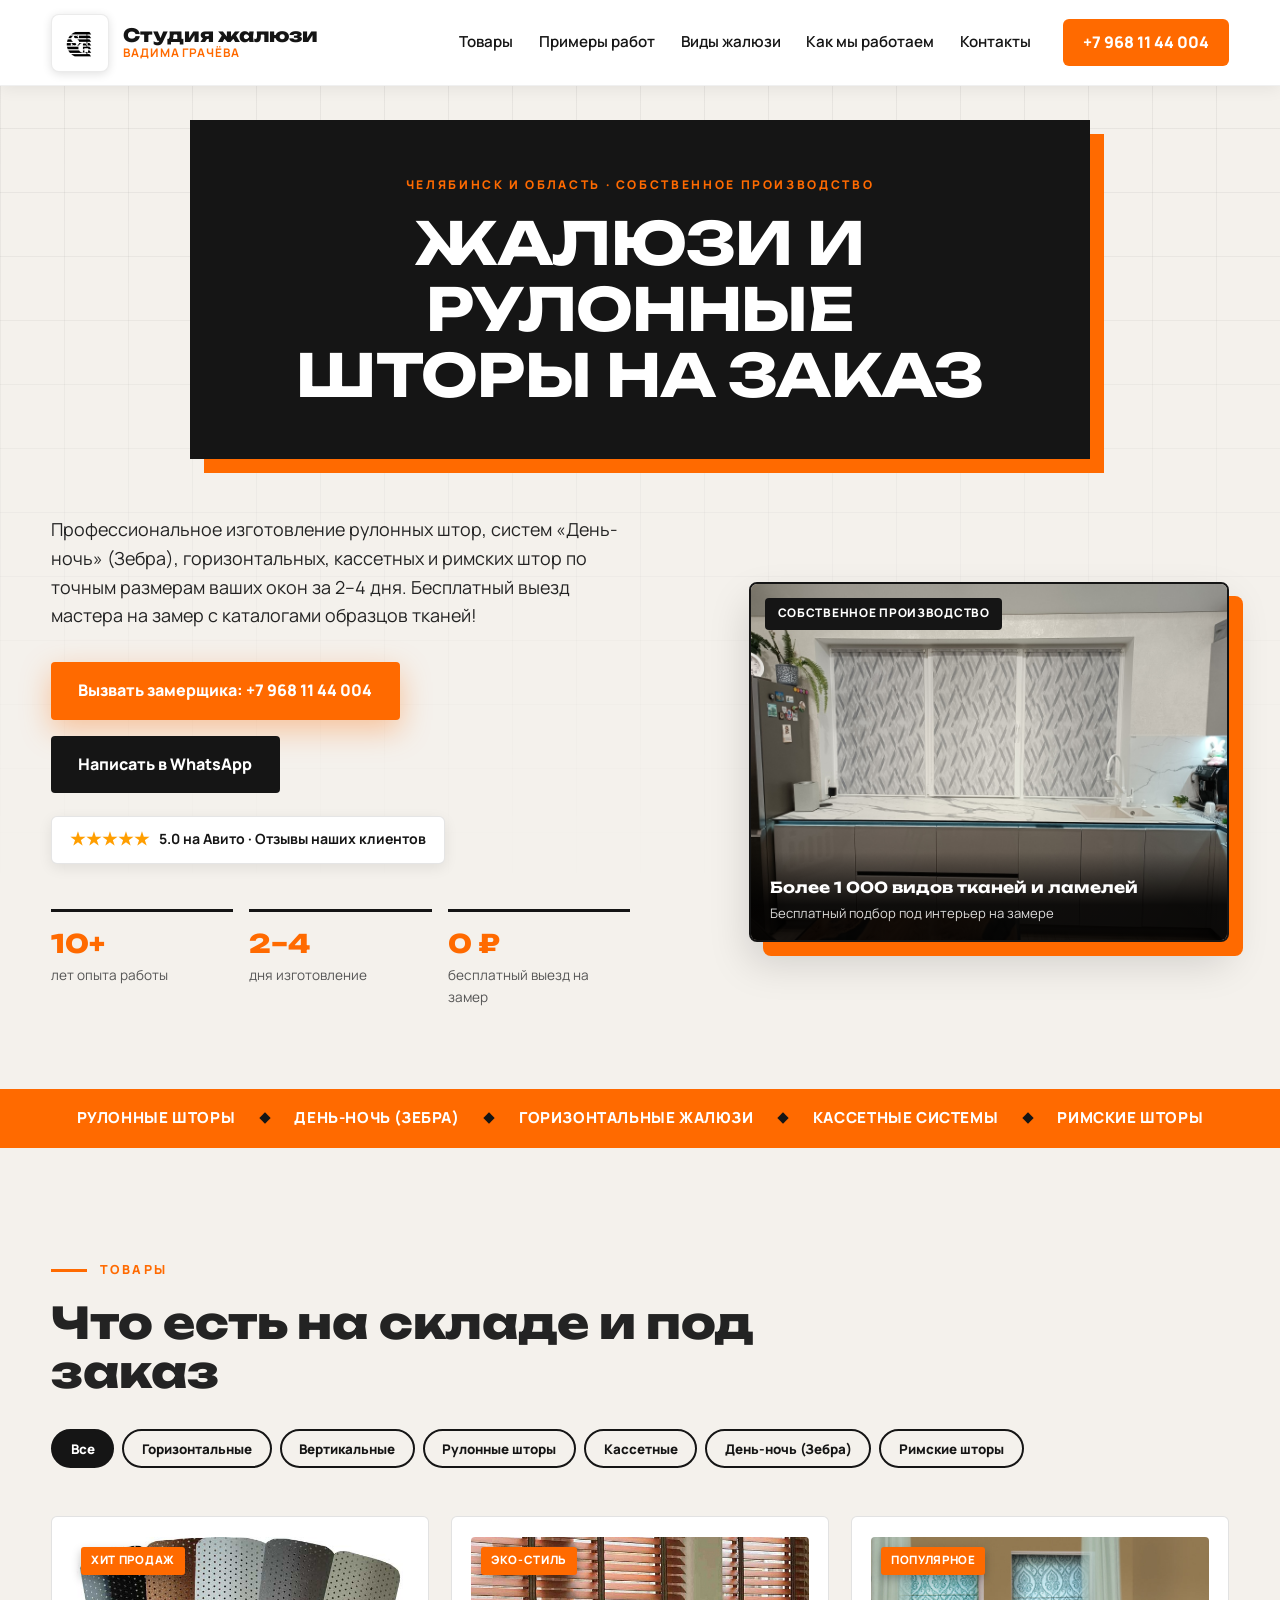
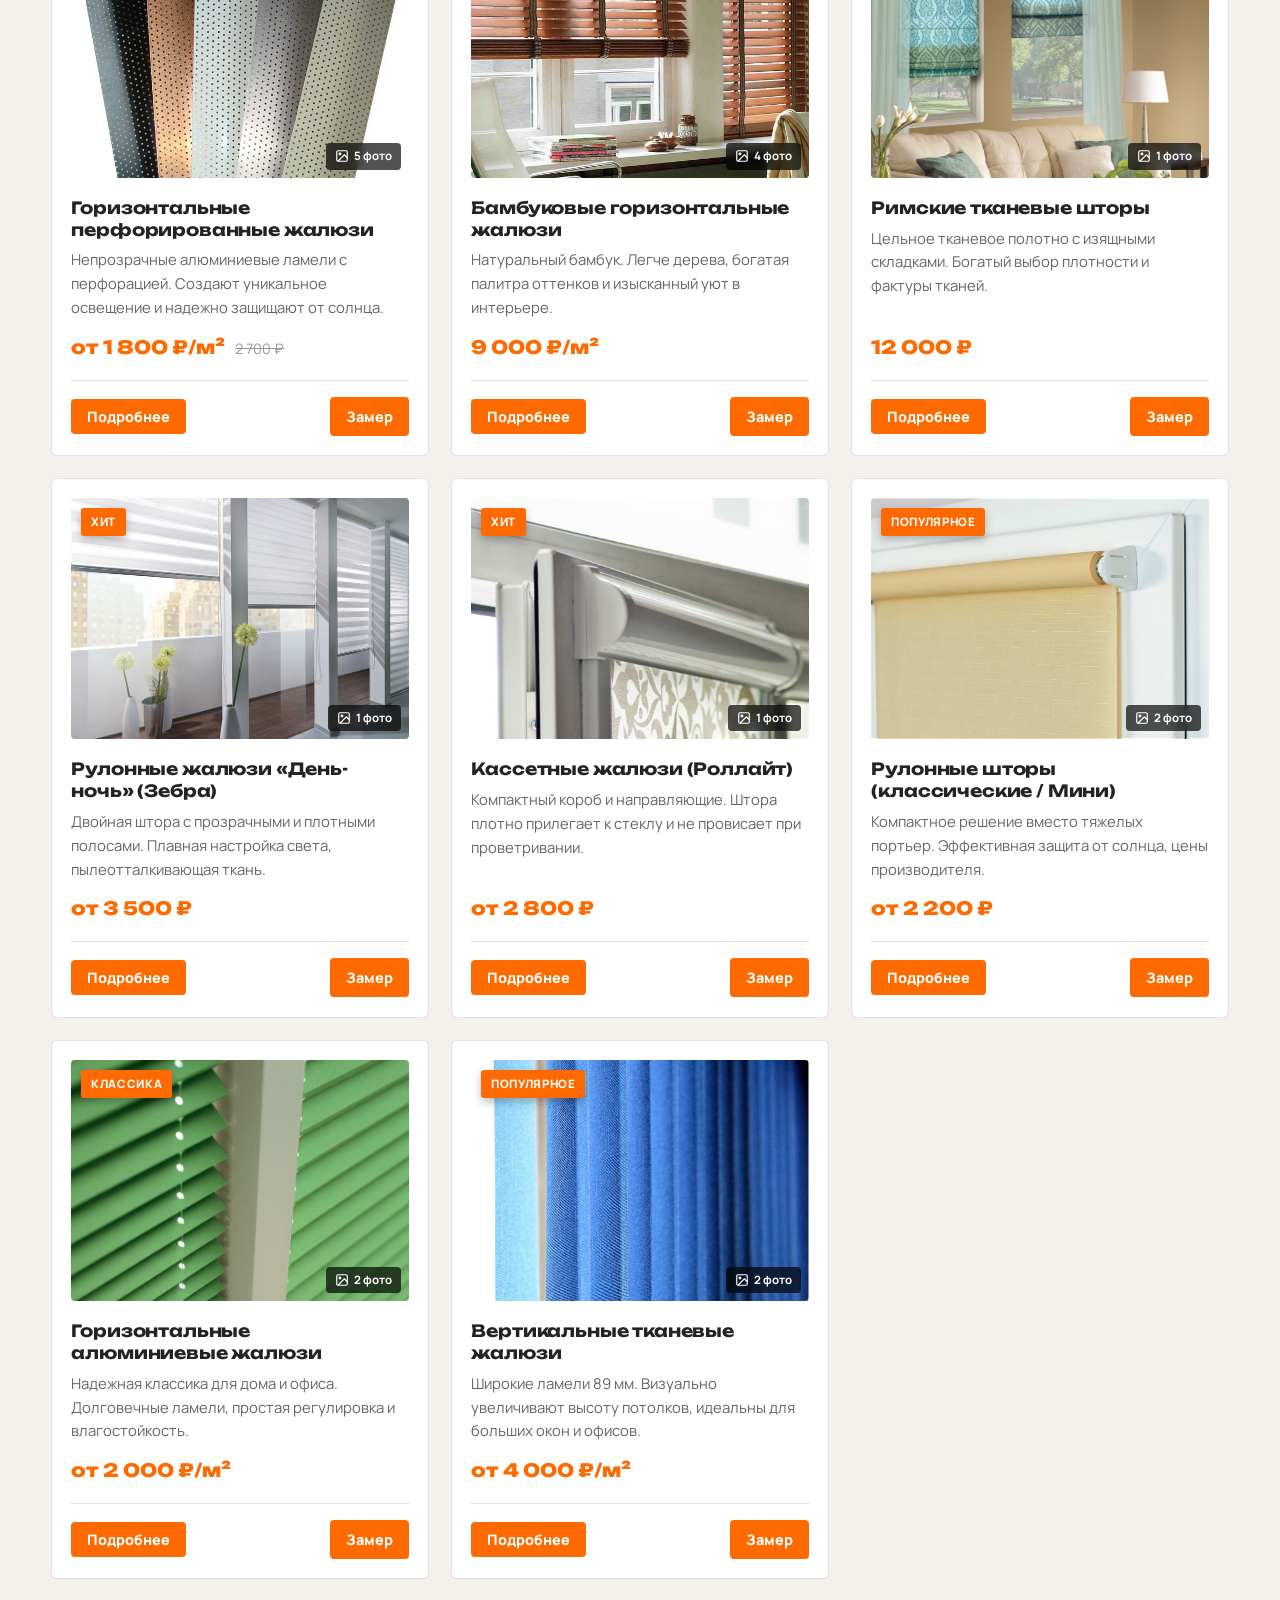
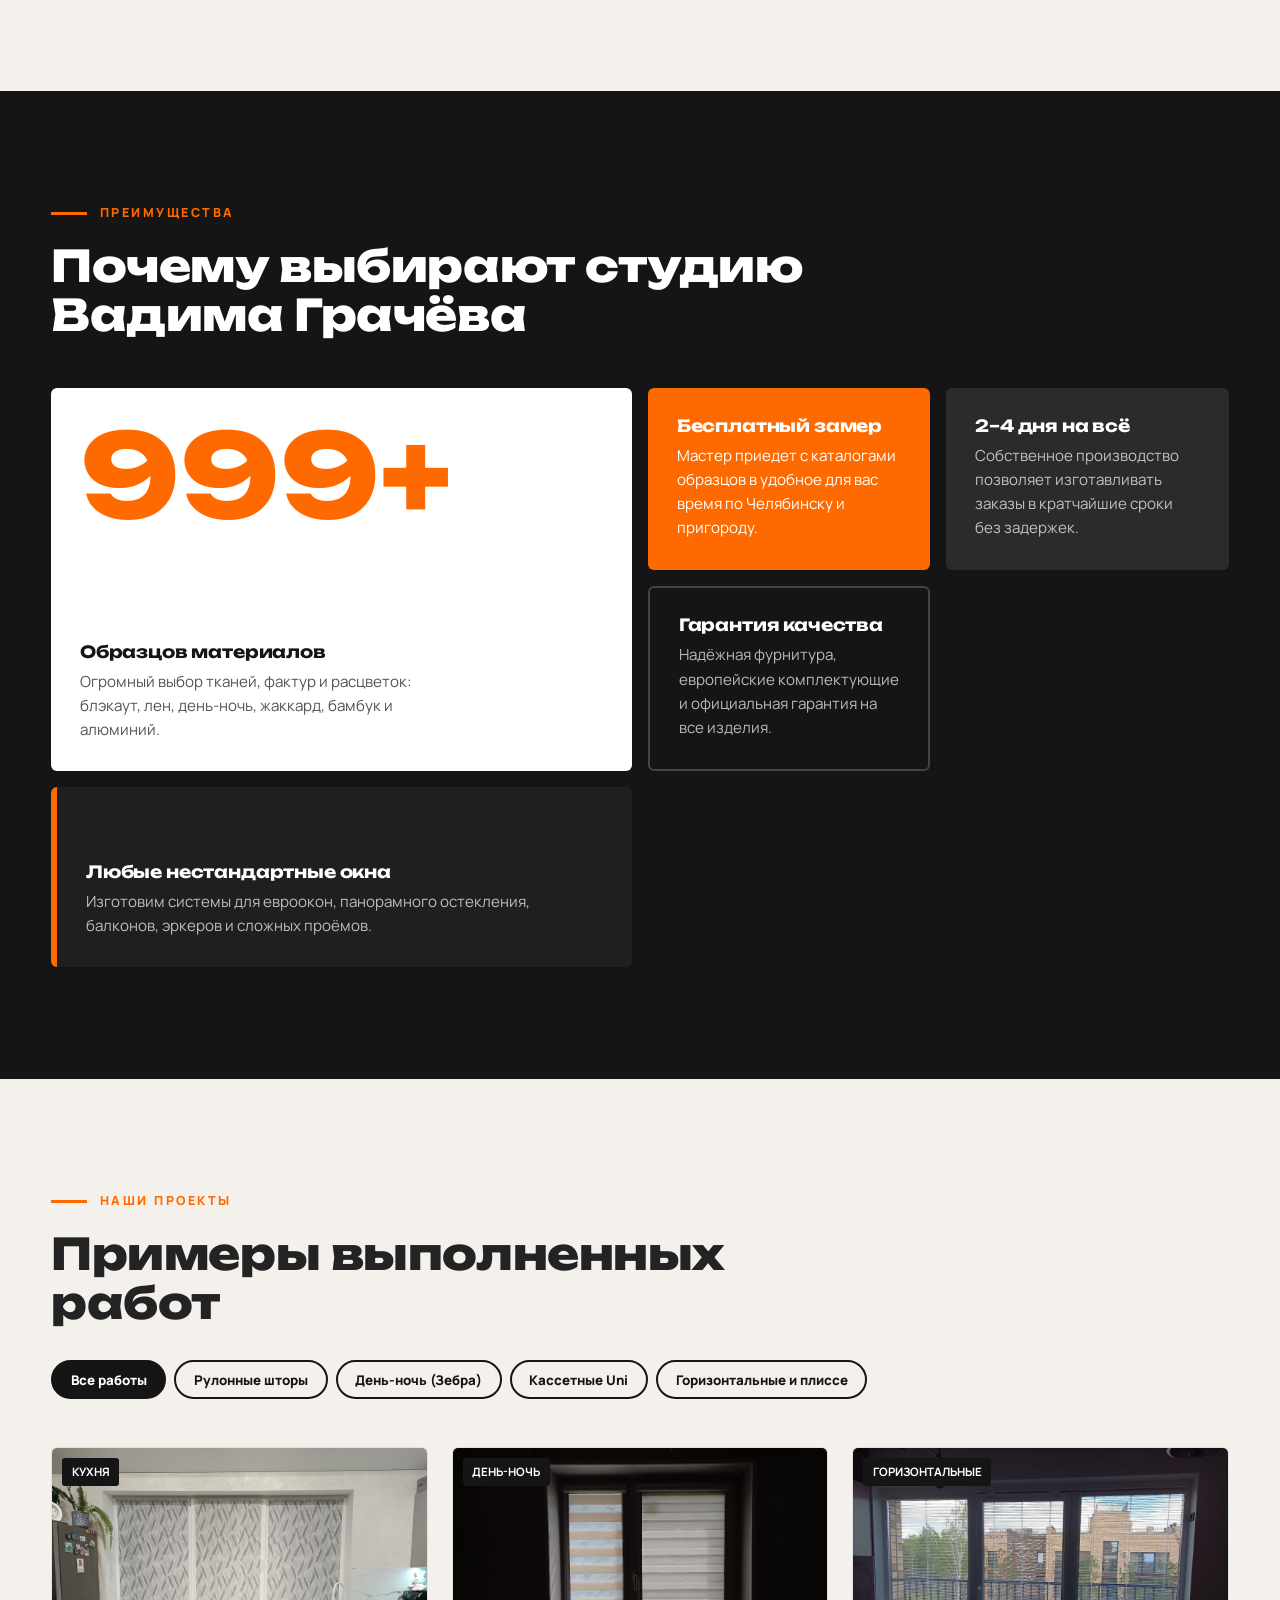
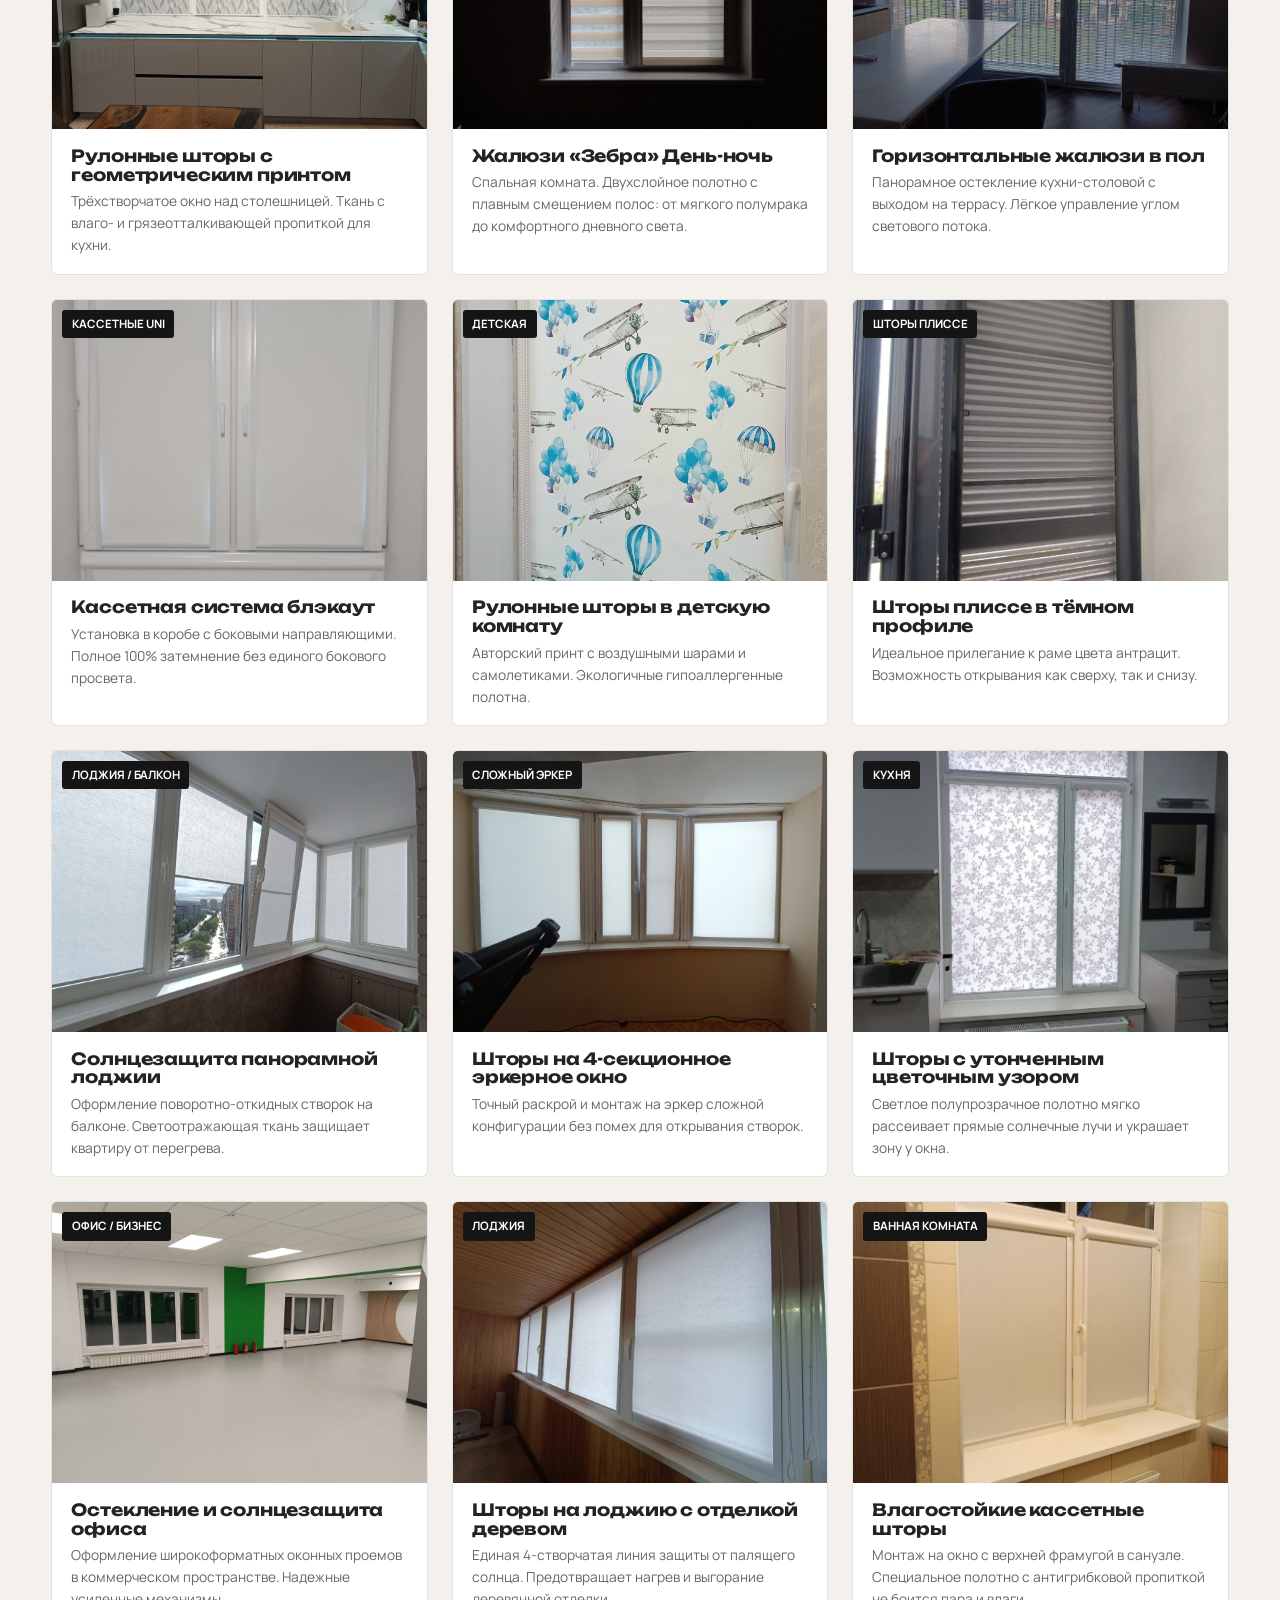
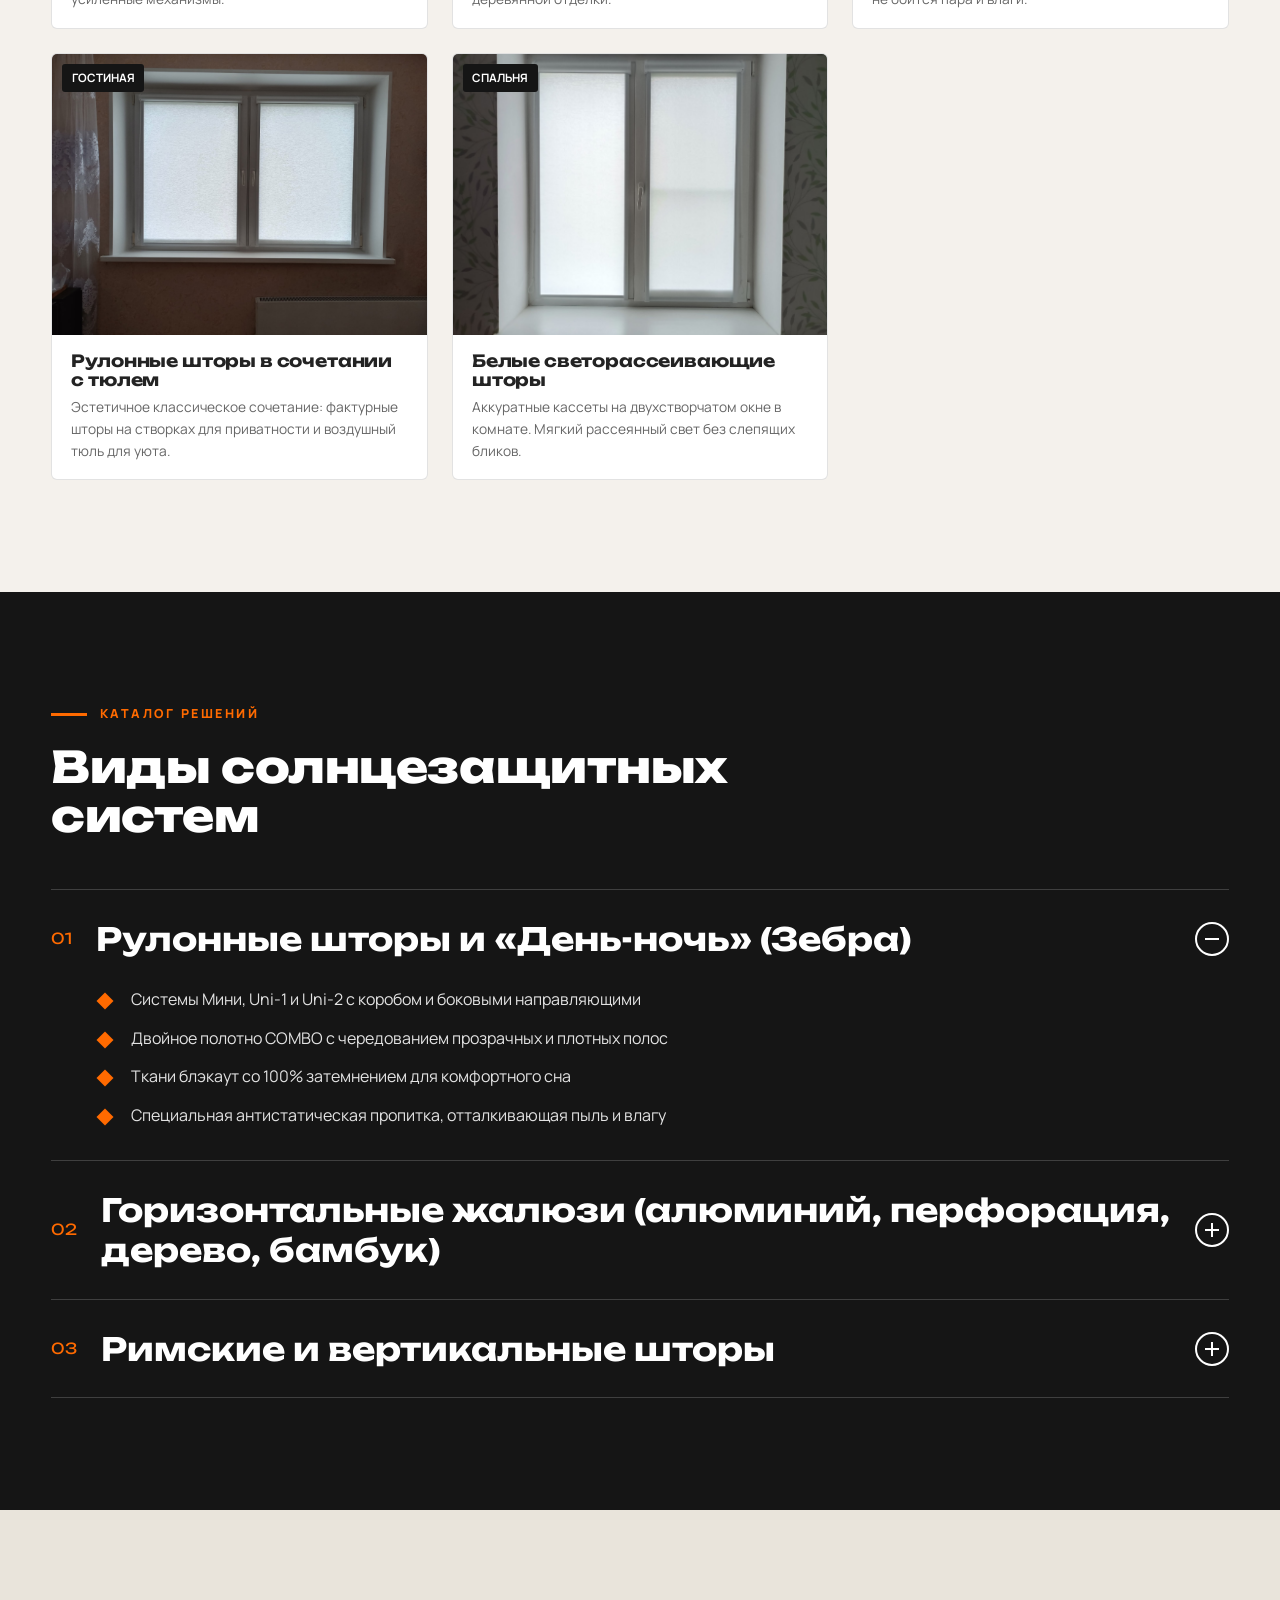
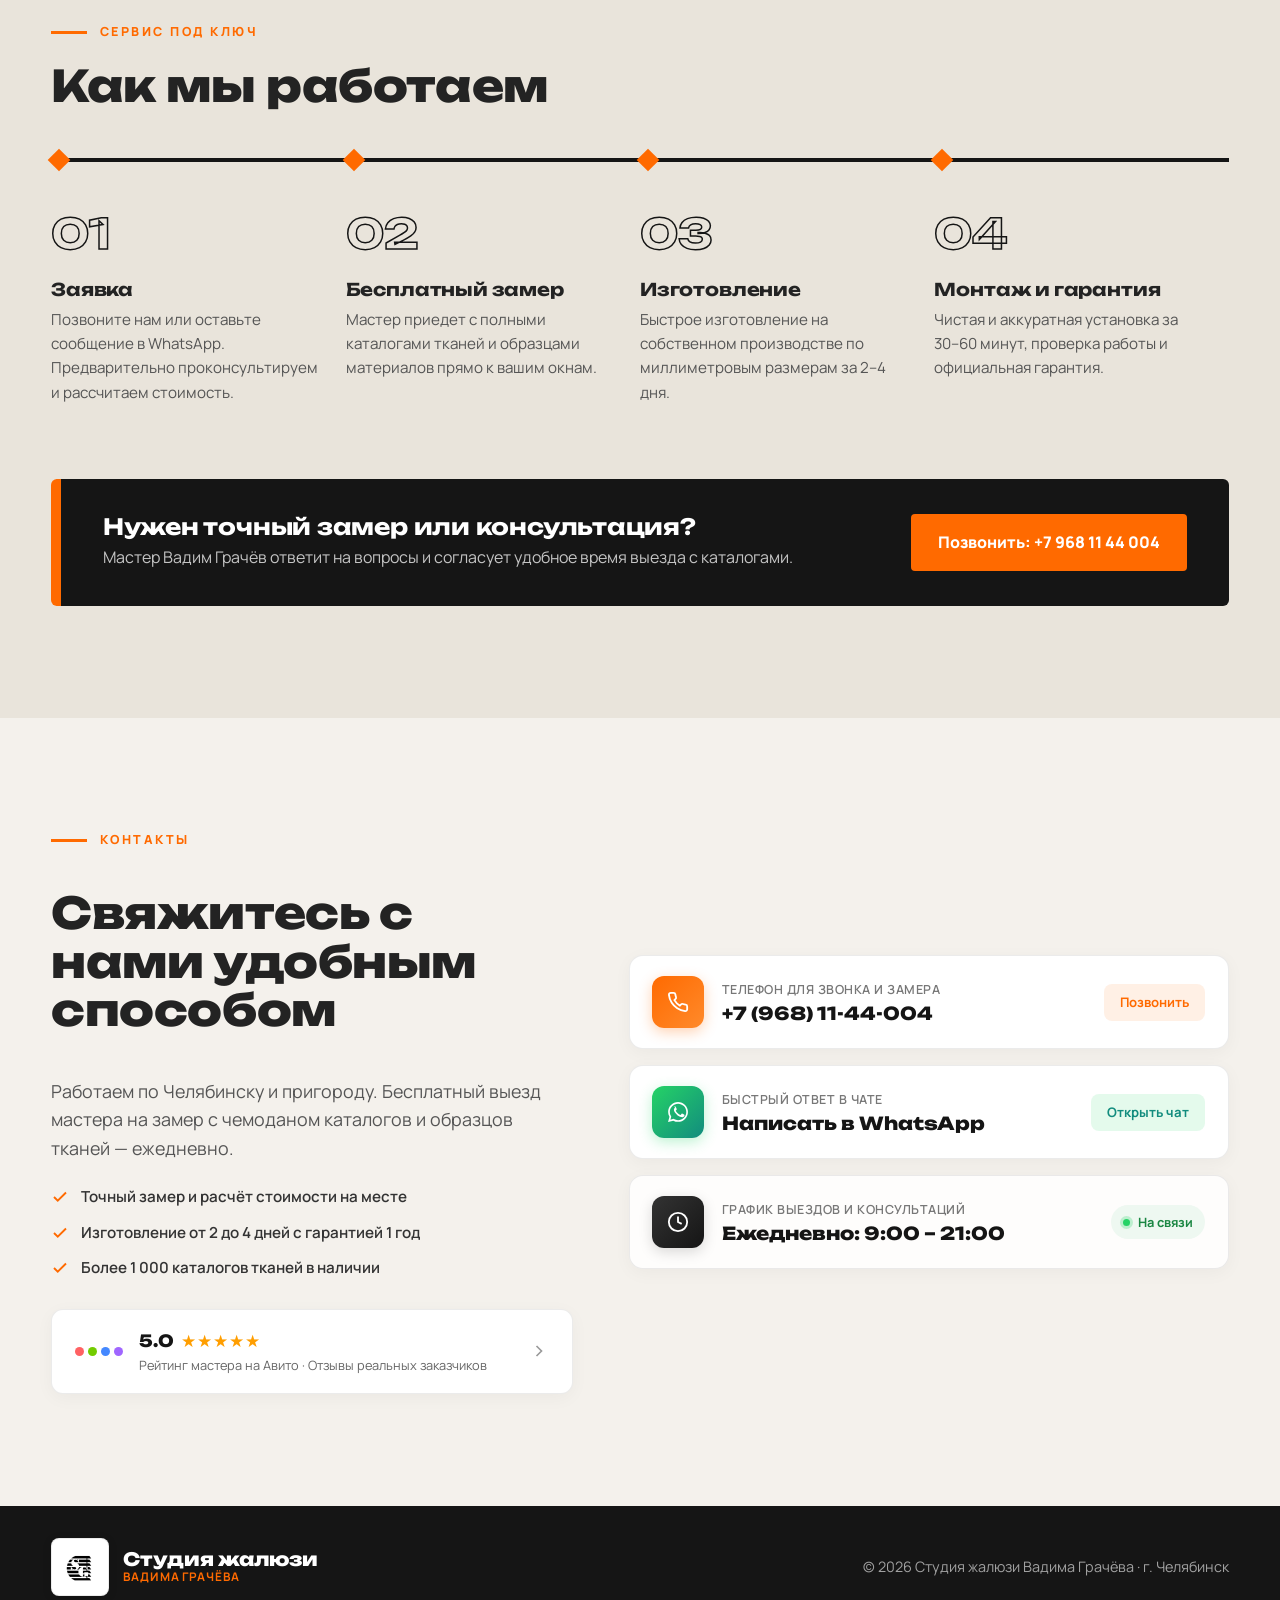
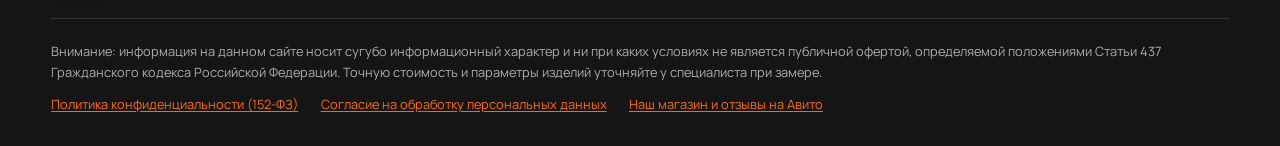
==== commit 59824b6f: "Update Avito profile link to https://www.avito.ru/brands/i8757937 across hero, contacts, and footer" ====
--- a/site.html
+++ b/site.html
@@ -60,7 +60,7 @@
                 <a href="https://wa.me/79681144004" target="_blank" rel="noopener" class="btn btn-black">Написать в WhatsApp</a>
               </div>
               <div style="margin-top: 1.4rem;" class="reveal d2">
-                <a href="https://www.avito.ru" target="_blank" rel="noopener" class="avito-badge">
+                <a href="https://www.avito.ru/brands/i8757937" target="_blank" rel="noopener" class="avito-badge">
                   <span class="avito-stars">★★★★★</span>
                   <span>5.0 на Авито · Отзывы наших клиентов</span>
                 </a>
@@ -596,7 +596,7 @@
             </div>
 
             <!-- Avito Verified Card -->
-            <a href="https://www.avito.ru" target="_blank" rel="noopener" class="avito-card">
+            <a href="https://www.avito.ru/brands/i8757937" target="_blank" rel="noopener" class="avito-card">
               <div class="avito-card-left">
                 <div class="avito-circles">
                   <span class="avito-dot c-red"></span>
@@ -683,6 +683,7 @@
           <div class="footer-legal-links">
             <a href="#privacyModal" class="js-open-privacy">Политика конфиденциальности (152-ФЗ)</a>
             <a href="#privacyModal" class="js-open-privacy">Согласие на обработку персональных данных</a>
+            <a href="https://www.avito.ru/brands/i8757937" target="_blank" rel="noopener">Наш магазин и отзывы на Авито</a>
           </div>
         </div>
       </div>
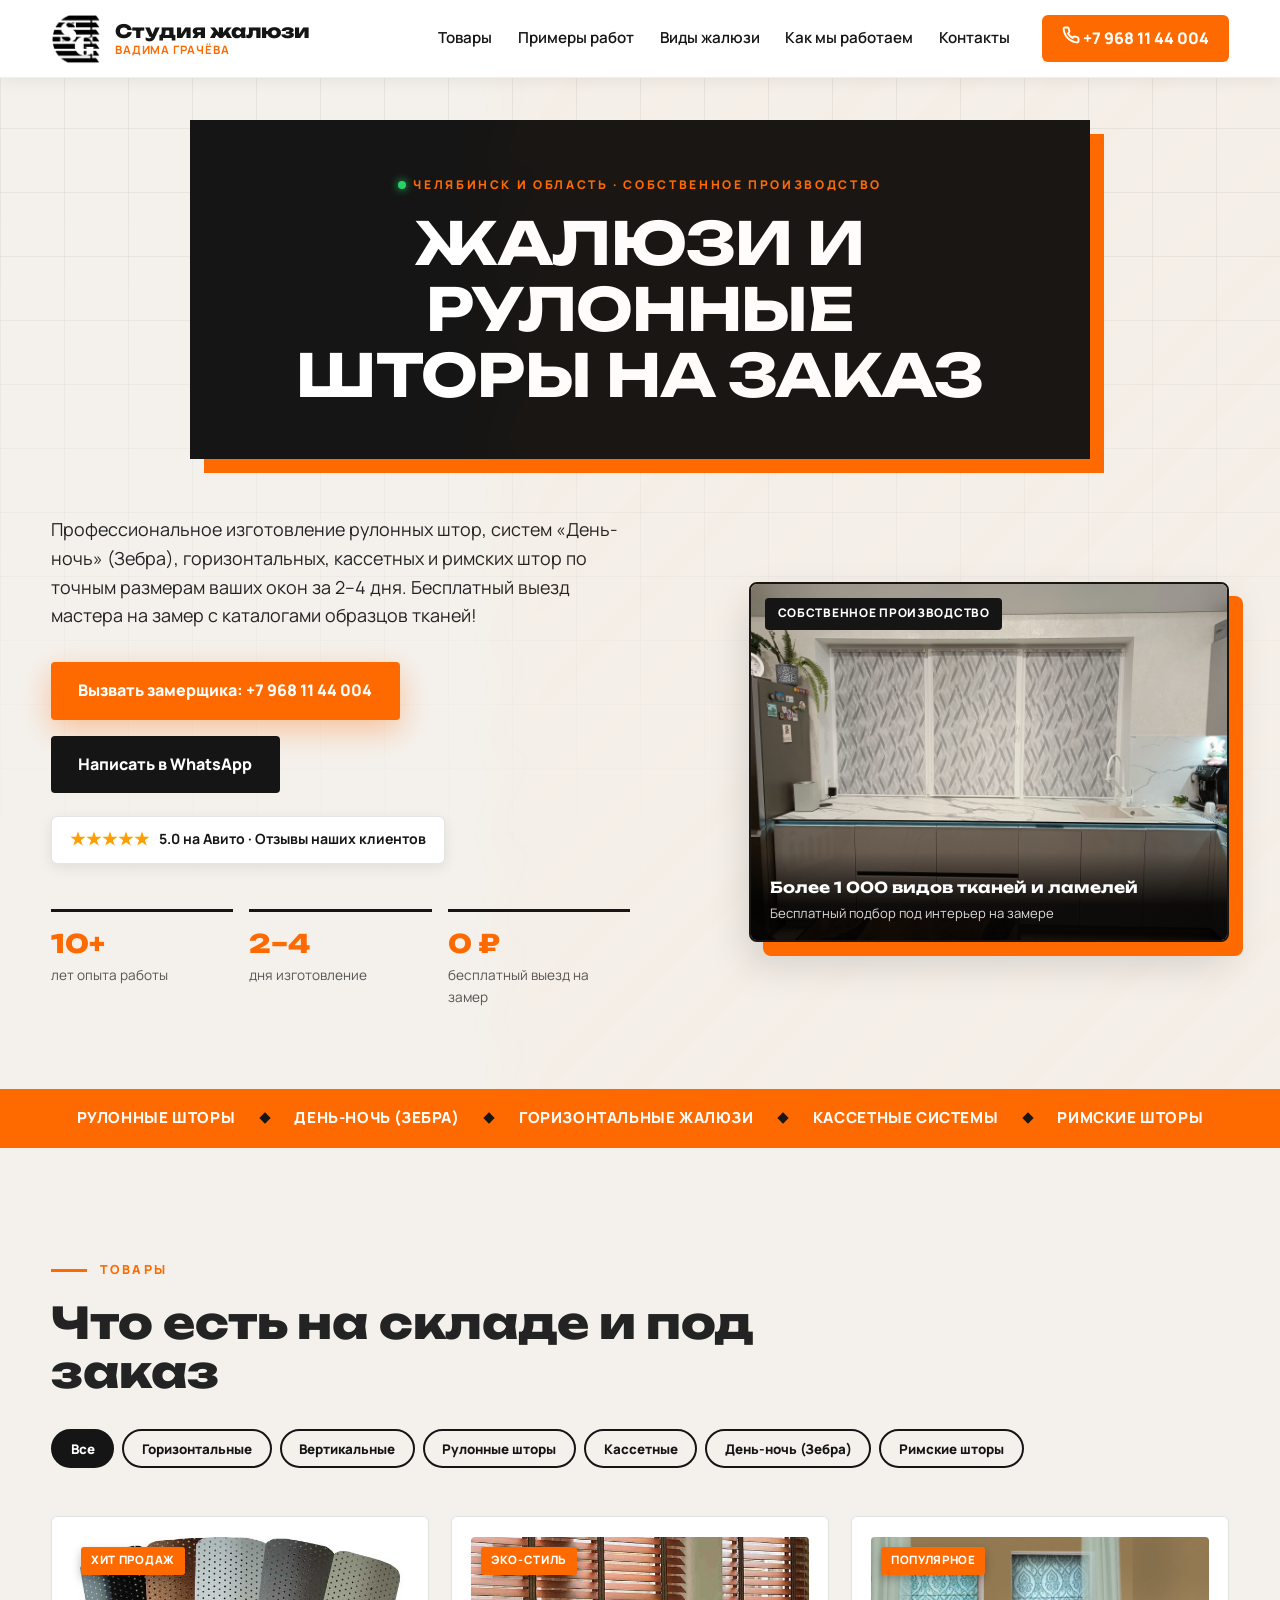
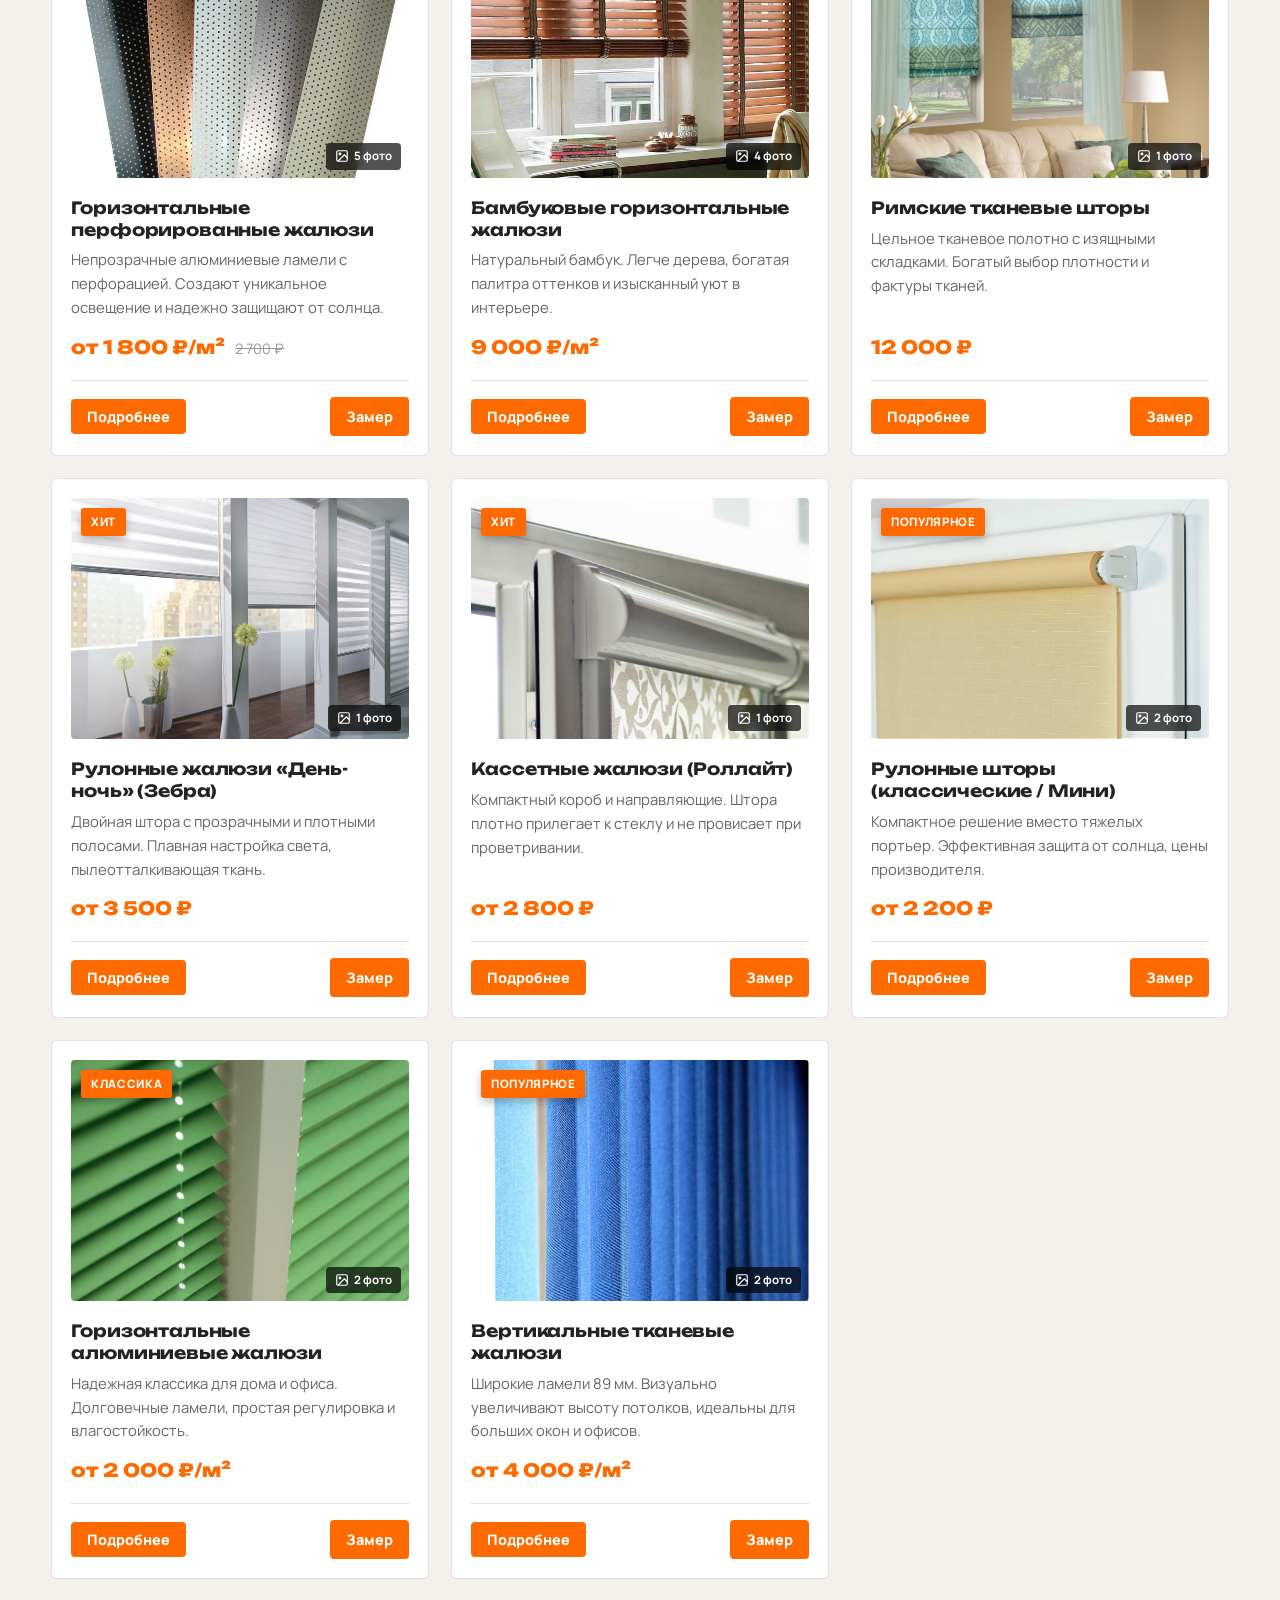
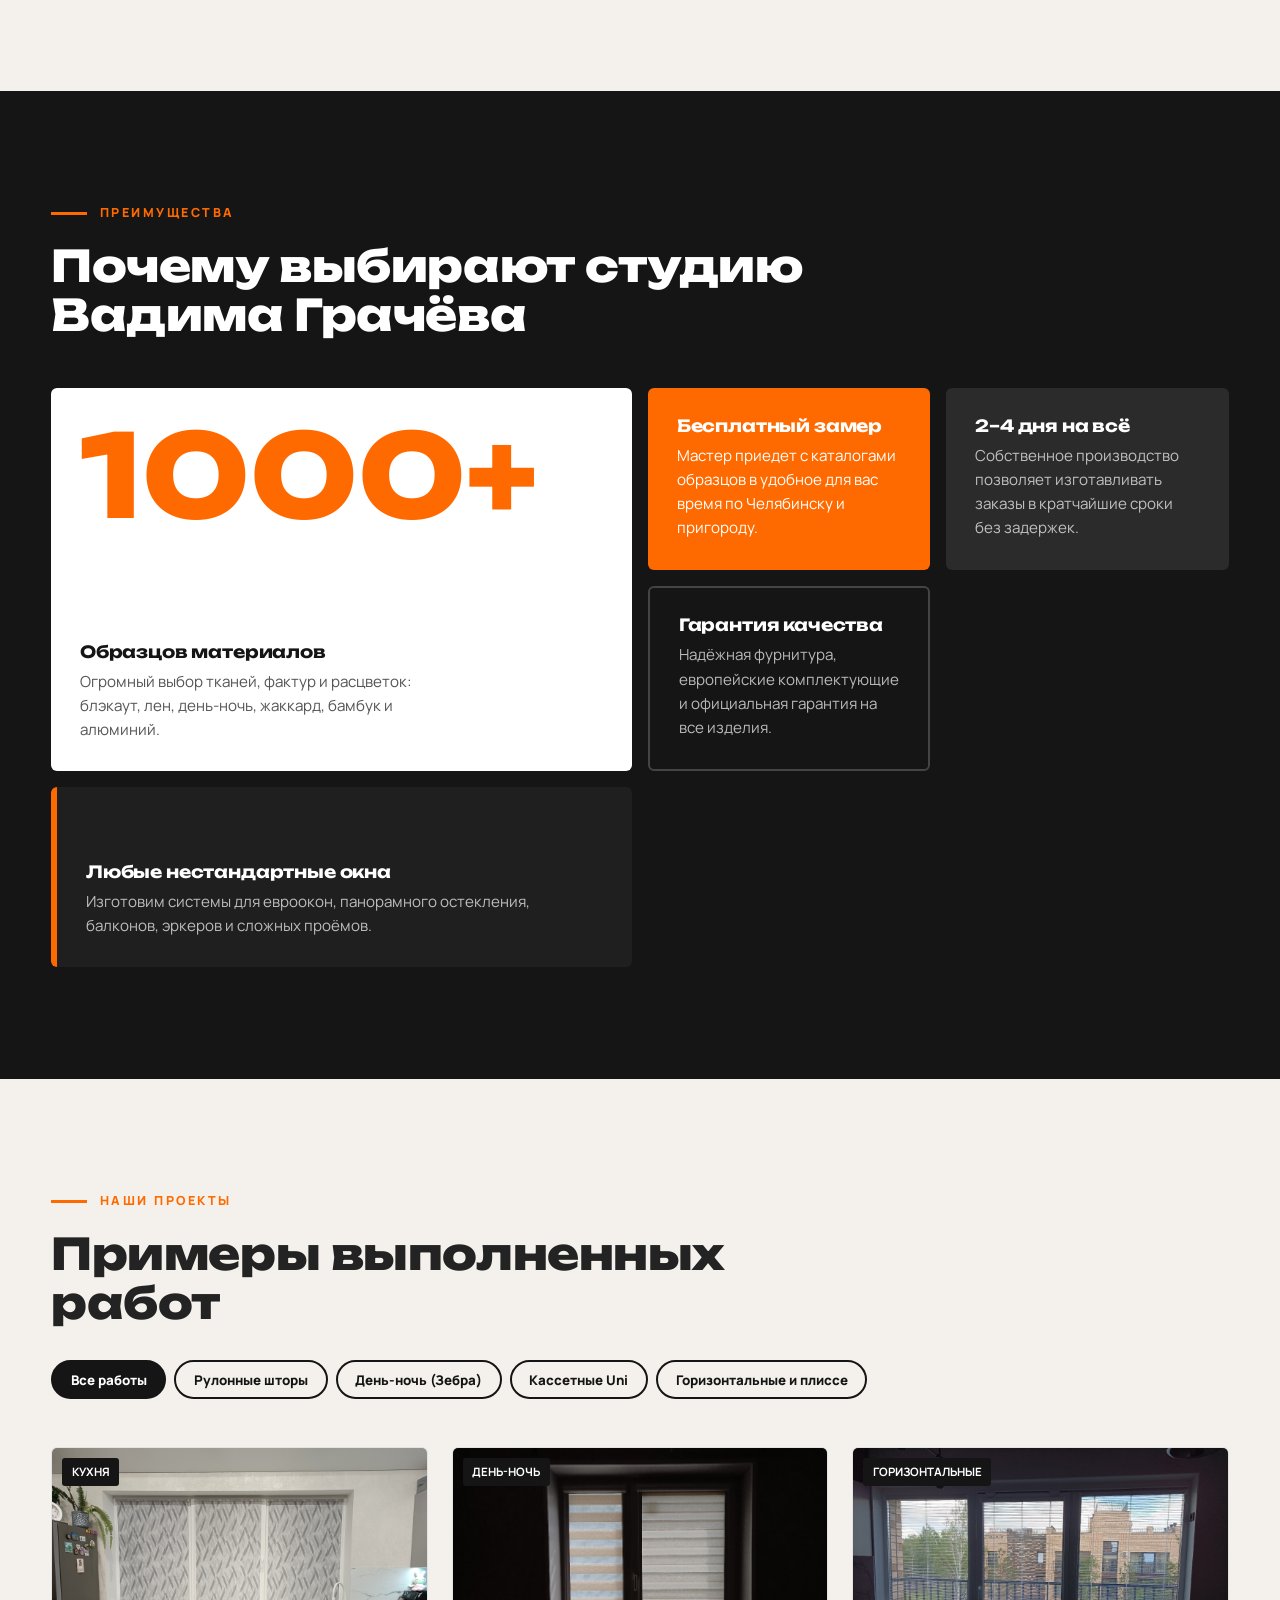
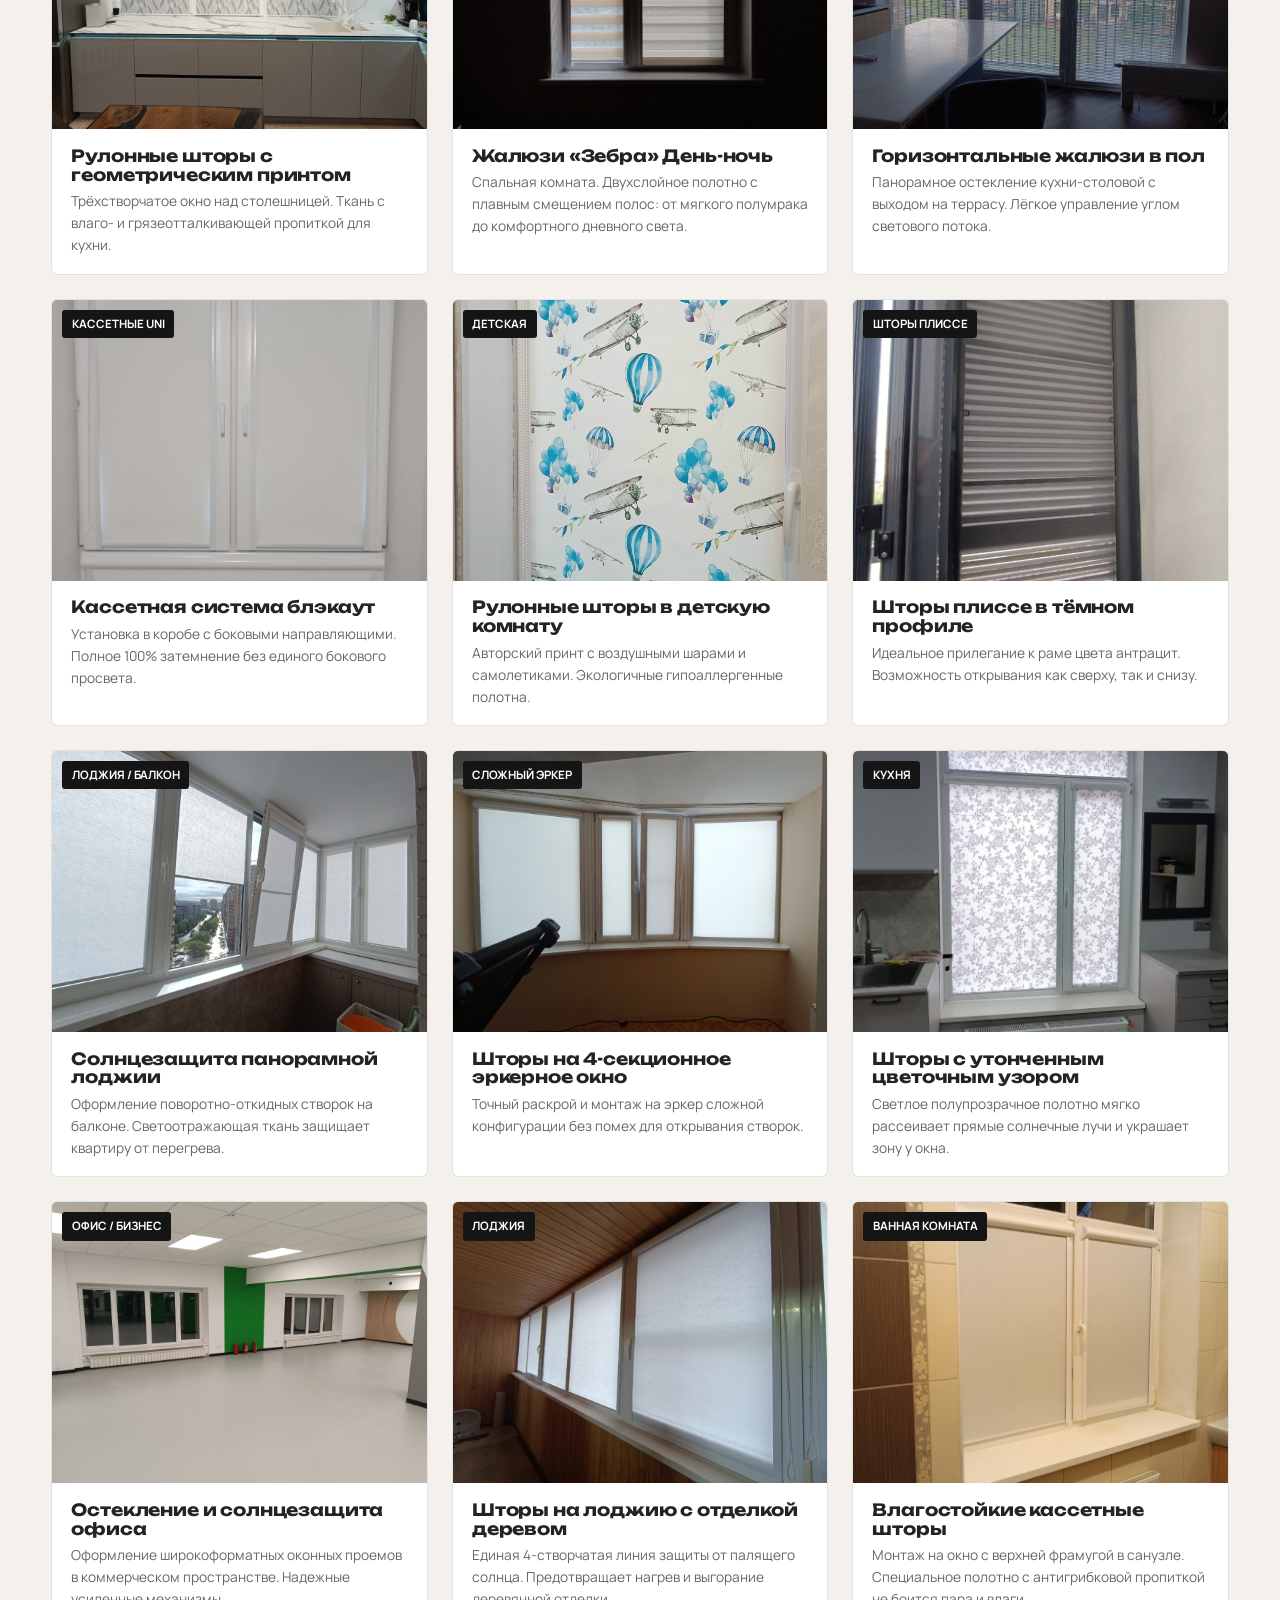
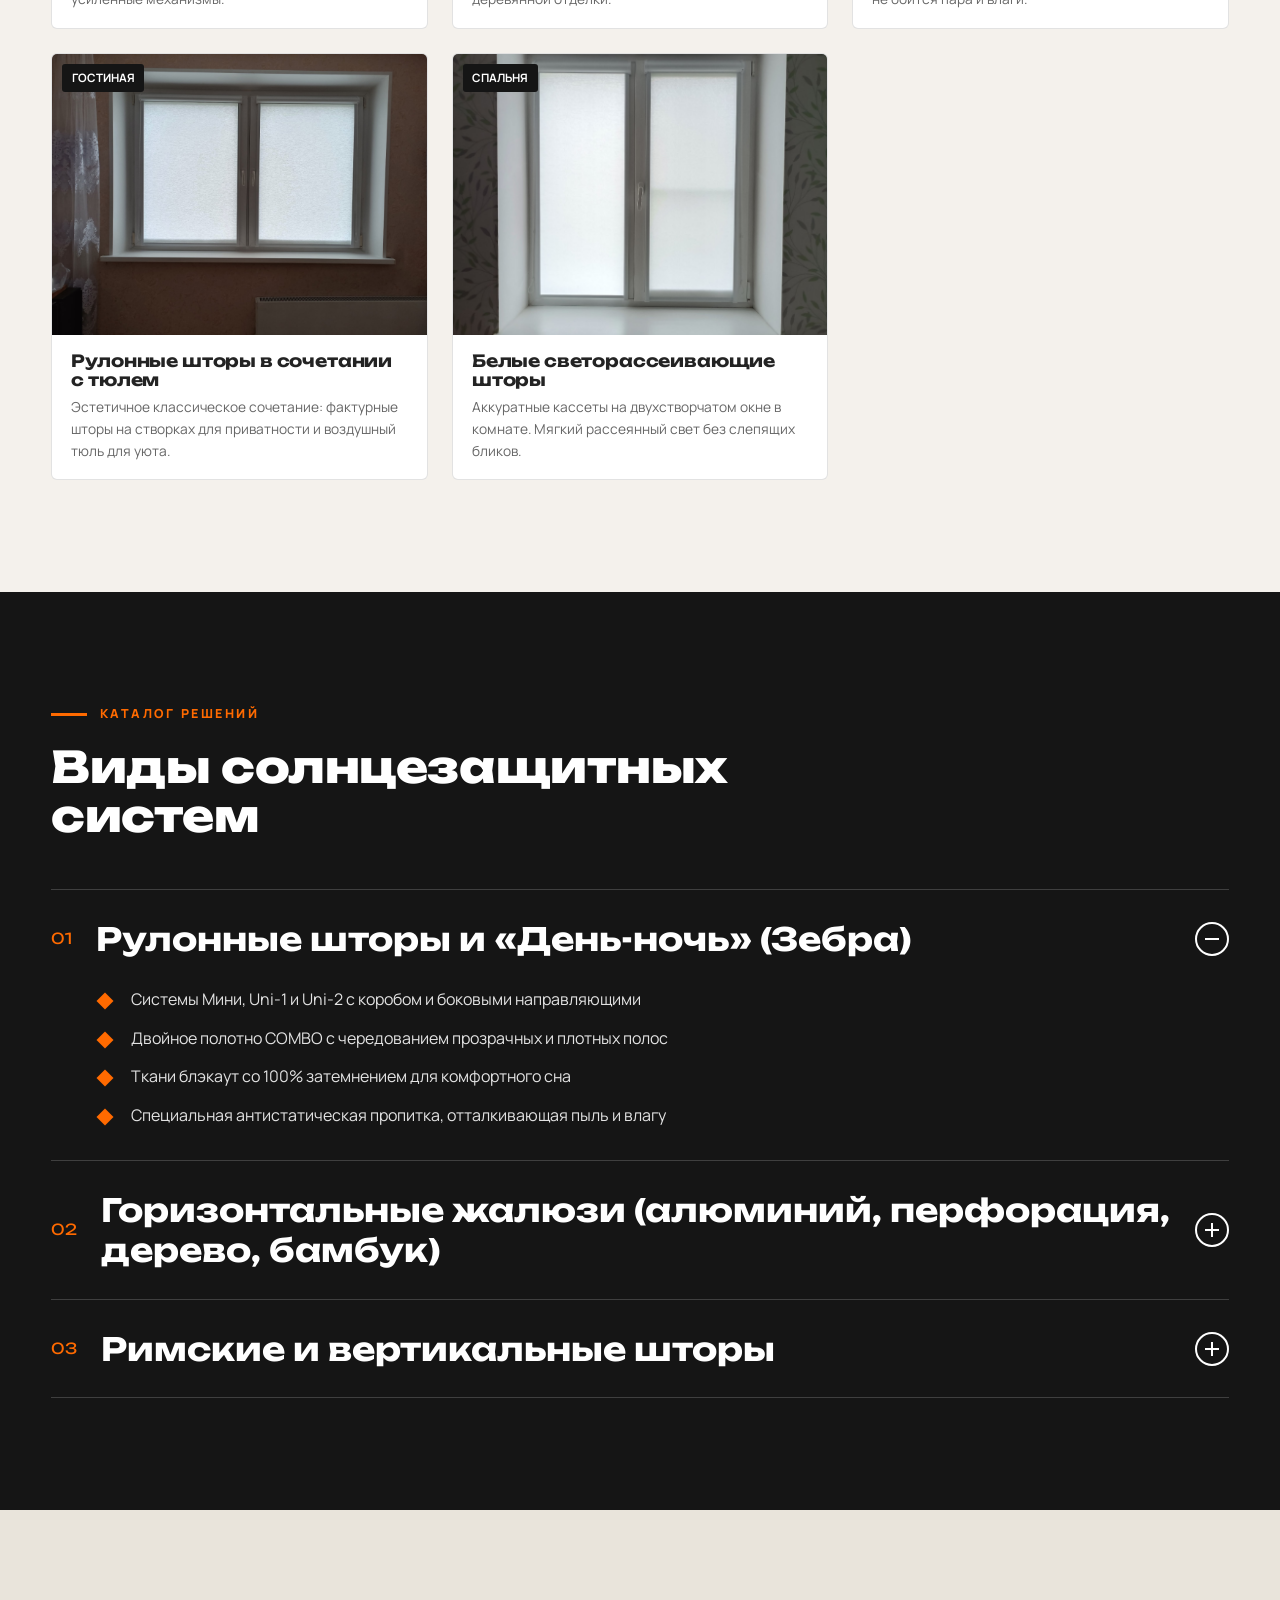
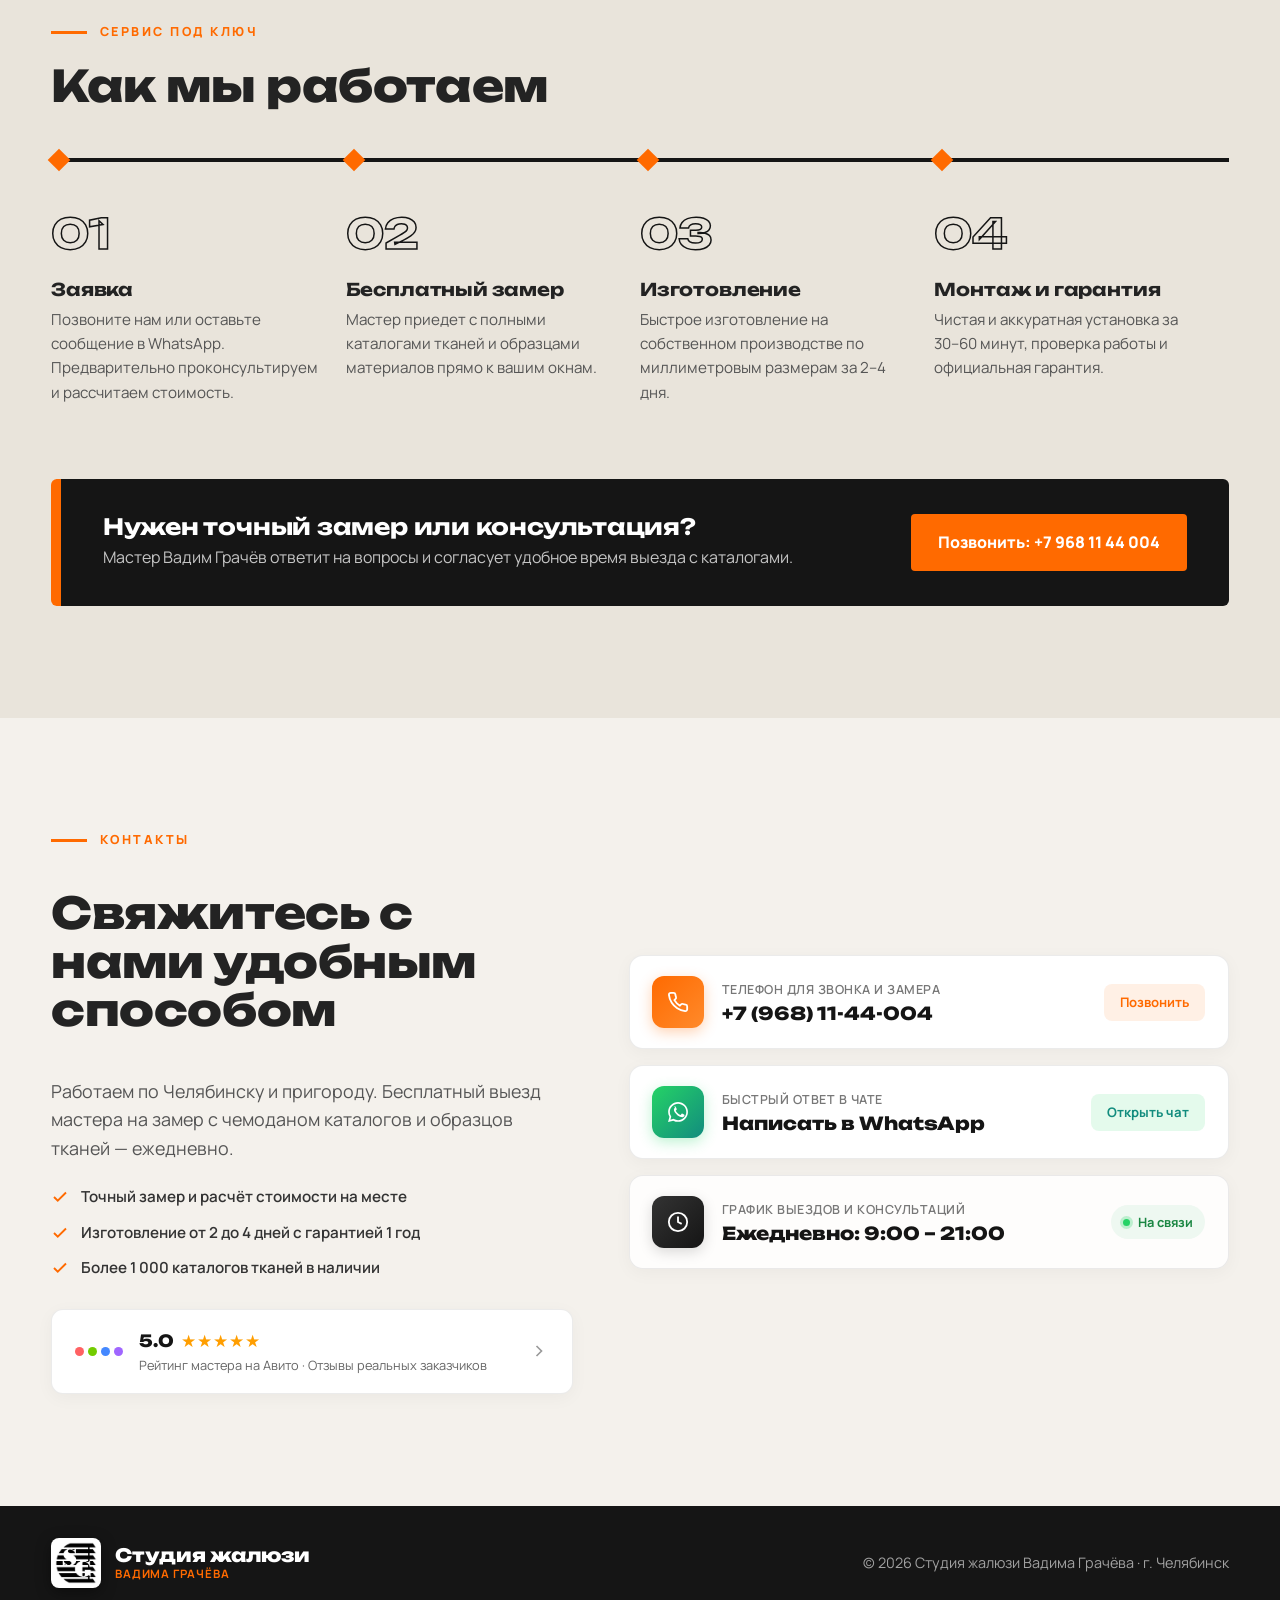
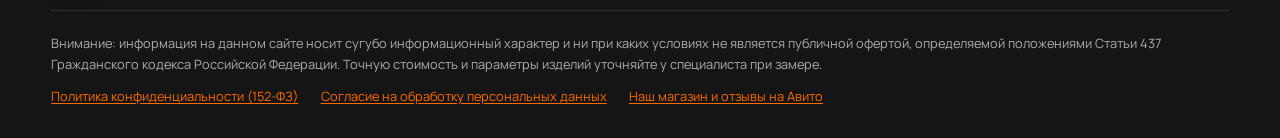
==== commit 6bc991ad: "Enhance logo visibility and add cinematic blinds reveal intro" ====
--- a/site.html
+++ b/site.html
@@ -24,9 +24,41 @@
     <link rel="stylesheet" href="./site.css" />
   </head>
   <body>
+    <!-- SITE INTRO (VENETIAN BLINDS REVEAL EFFECT) -->
+    <div class="site-intro" id="siteIntro" aria-label="Интро заставка Студия жалюзи Вадима Грачёва">
+      <div class="intro-slats-layer" aria-hidden="true">
+        <div class="intro-slat"></div>
+        <div class="intro-slat"></div>
+        <div class="intro-slat"></div>
+        <div class="intro-slat"></div>
+        <div class="intro-slat"></div>
+        <div class="intro-slat"></div>
+      </div>
+      <div class="intro-sunbeam" aria-hidden="true"></div>
+      <div class="intro-content">
+        <div class="intro-pill">
+          <span class="intro-dot"></span>
+          <span>Челябинск · Собственное производство</span>
+        </div>
+        <div class="intro-logo-box">
+          <div class="intro-logo-glow"></div>
+          <div class="intro-logo-badge">
+            <img src="./img/logo.png" alt="Студия жалюзи Вадима Грачёва" />
+          </div>
+        </div>
+        <div class="intro-brand-title">Студия жалюзи</div>
+        <div class="intro-brand-sub">Вадима Грачёва</div>
+        <p class="intro-tagline">Рулонные шторы · День-Ночь · Кассетные системы · Жалюзи</p>
+        <div class="intro-loader-track">
+          <div class="intro-loader-bar"></div>
+        </div>
+        <button class="intro-skip-btn" id="introSkipBtn" type="button">Пропустить ✕</button>
+      </div>
+    </div>
+
     <header class="nav" id="nav">
       <a href="#top" class="logo">
-        <img src="./img/logo.png" alt="Студия жалюзи Вадима Грачёва" class="logo-img" />
+        <img src="./img/logo-transparent.png" alt="Студия жалюзи Вадима Грачёва" class="logo-img" />
         <span class="logo-text">
           <b>Студия жалюзи</b>
           <small>Вадима Грачёва</small>
@@ -39,16 +71,20 @@
         <a href="#services">Как мы работаем</a>
         <a href="#contacts">Контакты</a>
       </nav>
-      <a href="tel:+79681144004" class="nav-phone">+7 968 11 44 004</a>
+      <a href="tel:+79681144004" class="nav-phone" aria-label="Позвонить: +7 968 11 44 004">
+        <svg width="18" height="18" viewBox="0 0 24 24" fill="none" stroke="currentColor" stroke-width="2.5"><path d="M22 16.92v3a2 2 0 0 1-2.18 2 19.79 19.79 0 0 1-8.63-3.07 19.5 19.5 0 0 1-6-6 19.79 19.79 0 0 1-3.07-8.67A2 2 0 0 1 4.11 2h3a2 2 0 0 1 2 1.72 12.84 12.84 0 0 0 .7 2.81 2 2 0 0 1-.45 2.11L8.09 9.91a16 16 0 0 0 6 6l1.27-1.27a2 2 0 0 1 2.11-.45 12.84 12.84 0 0 0 2.81.7A2 2 0 0 1 22 16.92z"/></svg>
+        <span class="nav-phone-num">+7 968 11 44 004</span>
+      </a>
       <button class="burger" id="burger" aria-label="Меню"><span></span><span></span></button>
     </header>
 
     <main id="top">
       <!-- HERO -->
       <section class="hero">
+        <div class="hero-sun-blinds" aria-hidden="true"></div>
         <div class="container">
           <div class="hero-title reveal">
-            <span class="hero-kicker">Челябинск и область · Собственное производство</span>
+            <span class="hero-kicker"><span class="hero-live-dot"></span>Челябинск и область · Собственное производство</span>
             <h1>Жалюзи и рулонные<br />шторы на заказ</h1>
           </div>
 
--- a/site.css
+++ b/site.css
@@ -46,18 +46,28 @@
   box-shadow: 0 4px 20px rgba(0, 0, 0, 0.1);
 }
 .nav.scrolled .logo { color: var(--black) !important; }
-.logo { font-family: var(--f-display); font-weight: 800; display: inline-flex; align-items: center; gap: .85rem; font-size: 1.12rem; }
+.logo {
+  font-family: var(--f-display);
+  font-weight: 800;
+  display: inline-flex;
+  align-items: center;
+  gap: .85rem;
+  font-size: 1.15rem;
+  text-decoration: none;
+  flex-shrink: 0;
+}
 .logo b { color: var(--orange); }
 .logo-img {
-  width: 58px;
-  height: 58px;
+  width: 50px;
+  height: 50px;
   object-fit: contain;
-  border-radius: 8px;
-  background: #fff;
-  padding: 3px;
+  display: block;
   flex-shrink: 0;
-  box-shadow: 0 2px 10px rgba(0, 0, 0, 0.12);
-  border: 1px solid rgba(0, 0, 0, 0.08);
+  border-radius: 6px;
+  transition: transform .25s ease;
+}
+.logo:hover .logo-img {
+  transform: scale(1.05);
 }
 .logo-mark { width: 22px; height: 22px; background: var(--orange); border: 4px solid currentColor; border-radius: 3px; display: inline-block; }
 .nav-links { display: flex; gap: 1.6rem; margin-left: auto; font-weight: 600; font-size: .95rem; }
@@ -513,7 +523,13 @@
   box-shadow: 0 0 0 3px rgba(37, 211, 102, 0.25);
 }
 .footer { background: var(--black); color: rgba(255,255,255,.6); padding: 2rem 0; font-size: .9rem; }
-.footer .logo { color: #fff; }
+.footer .logo { color: #fff; text-decoration: none; }
+.footer .logo-img {
+  background: #ffffff;
+  padding: 4px;
+  border-radius: 8px;
+  box-shadow: 0 4px 15px rgba(0, 0, 0, 0.4);
+}
 .foot { display: flex; justify-content: space-between; align-items: center; gap: 1rem; flex-wrap: wrap; }
 
 /* reveal */
@@ -863,13 +879,35 @@
   .nav:has(.burger.open) .logo { color: var(--black) !important; }
 }
 @media (max-width: 600px) {
+  .nav { padding: 0.65rem 3.5%; gap: 0.5rem; justify-content: space-between; }
+  .logo { gap: 0.55rem; }
+  .logo-img { width: 44px; height: 44px; }
+  .logo-text b { font-size: 0.98rem; }
+  .logo-text small { font-size: 0.62rem; }
   .prod-grid, .bento, .steps { grid-template-columns: 1fr; }
   .b-big, .b-wide { grid-column: auto; grid-row: auto; }
   .gallery { grid-auto-rows: 160px; }
   .facts { grid-template-columns: 1fr; }
-  .nav-phone { font-size: .85rem; padding: .55rem .8rem; }
+  .nav-phone { font-size: .82rem; padding: .5rem .75rem; display: inline-flex; align-items: center; gap: 0.4rem; }
   .hero-title { box-shadow: 8px 8px 0 var(--orange); }
   .checks { padding-left: 0; }
+}
+@media (max-width: 440px) {
+  .nav-phone .nav-phone-num { display: none; }
+  .nav-phone {
+    width: 38px;
+    height: 38px;
+    padding: 0;
+    border-radius: 50%;
+    display: inline-flex;
+    align-items: center;
+    justify-content: center;
+    flex-shrink: 0;
+  }
+  .burger { width: 38px; height: 38px; flex-shrink: 0; }
+  .logo-img { width: 38px; height: 38px; }
+  .logo-text b { font-size: 0.88rem; }
+  .logo-text small { font-size: 0.58rem; }
 }
 @media (prefers-reduced-motion: reduce) {
   *, *::before, *::after { animation: none !important; transition: none !important; }
@@ -886,17 +924,19 @@
   font-size: 1.15rem;
   font-weight: 800;
   color: var(--black);
+  white-space: nowrap;
 }
 .footer .logo-text b {
   color: #ffffff;
 }
 .logo-text small {
-  font-size: 0.74rem;
+  font-size: 0.72rem;
   font-family: var(--f-body);
   font-weight: 700;
   color: var(--orange);
   text-transform: uppercase;
   letter-spacing: 0.08em;
+  white-space: nowrap;
 }
 
 /* LEGAL COMPLIANCE & 152-FZ */
@@ -1054,3 +1094,288 @@
   color: #666;
 }
 
+/* ==========================================================================
+   HERO SUNBEAM & AMBIENT BLINDS EFFECT
+   ========================================================================== */
+.hero-sun-blinds {
+  position: absolute;
+  top: -15%;
+  right: -8%;
+  width: 70%;
+  height: 130%;
+  pointer-events: none;
+  opacity: 0.16;
+  background: repeating-linear-gradient(
+    -45deg,
+    rgba(255, 106, 0, 0.28) 0px,
+    rgba(255, 106, 0, 0.28) 28px,
+    transparent 28px,
+    transparent 68px
+  );
+  filter: blur(28px);
+  z-index: 1;
+}
+
+.hero-live-dot {
+  width: 8px;
+  height: 8px;
+  background: #25d366;
+  border-radius: 50%;
+  display: inline-block;
+  margin-right: 0.45rem;
+  box-shadow: 0 0 8px #25d366;
+  animation: liveDotPulse 1.6s infinite alternate ease-in-out;
+}
+@keyframes liveDotPulse {
+  0% { opacity: 0.5; transform: scale(0.85); }
+  100% { opacity: 1; transform: scale(1.25); }
+}
+
+/* ==========================================================================
+   SITE INTRO PRELOADER (VENETIAN BLINDS OPENING EFFECT)
+   ========================================================================== */
+body.intro-locked {
+  overflow: hidden !important;
+}
+
+.site-intro {
+  position: fixed;
+  inset: 0;
+  z-index: 99999;
+  display: flex;
+  align-items: center;
+  justify-content: center;
+  background: #0d0f12;
+  overflow: hidden;
+  transition: opacity 0.6s cubic-bezier(0.16, 1, 0.3, 1), visibility 0.6s cubic-bezier(0.16, 1, 0.3, 1);
+  animation: introAutoDismiss 2.8s forwards;
+}
+
+@keyframes introAutoDismiss {
+  0%, 82% { opacity: 1; pointer-events: auto; }
+  100% { opacity: 0; pointer-events: none; visibility: hidden; }
+}
+
+/* Background Blinds Slats for 3D Opening Effect */
+.intro-slats-layer {
+  position: absolute;
+  inset: 0;
+  display: flex;
+  flex-direction: column;
+  z-index: 1;
+  pointer-events: none;
+}
+.intro-slat {
+  flex: 1;
+  background: linear-gradient(180deg, #16181f 0%, #0d0e13 100%);
+  border-bottom: 1px solid rgba(255, 106, 0, 0.16);
+  transform-origin: top center;
+  transition: transform 0.75s cubic-bezier(0.77, 0, 0.175, 1), opacity 0.5s ease;
+}
+
+/* When opening: slats rotate on 3D perspective like real blinds turning open */
+.site-intro.opening .intro-slat {
+  transform: perspective(700px) rotateX(-90deg) scaleY(0);
+  opacity: 0;
+}
+.site-intro.opening .intro-slat:nth-child(1) { transition-delay: 0.00s; }
+.site-intro.opening .intro-slat:nth-child(2) { transition-delay: 0.05s; }
+.site-intro.opening .intro-slat:nth-child(3) { transition-delay: 0.10s; }
+.site-intro.opening .intro-slat:nth-child(4) { transition-delay: 0.15s; }
+.site-intro.opening .intro-slat:nth-child(5) { transition-delay: 0.20s; }
+.site-intro.opening .intro-slat:nth-child(6) { transition-delay: 0.25s; }
+
+/* Sunbeam through slats ambient light */
+.intro-sunbeam {
+  position: absolute;
+  top: -20%;
+  left: 15%;
+  width: 70%;
+  height: 140%;
+  background: radial-gradient(circle at center, rgba(255, 106, 0, 0.24) 0%, rgba(255, 106, 0, 0.06) 50%, transparent 75%);
+  pointer-events: none;
+  z-index: 2;
+  filter: blur(45px);
+  animation: introPulse 2s ease-in-out infinite alternate;
+}
+
+@keyframes introPulse {
+  0% { opacity: 0.6; transform: scale(0.95); }
+  100% { opacity: 1; transform: scale(1.05); }
+}
+
+/* Intro Main Content Card */
+.intro-content {
+  position: relative;
+  z-index: 10;
+  text-align: center;
+  color: #ffffff;
+  padding: 2rem 1.5rem;
+  max-width: 520px;
+  width: 92%;
+  display: flex;
+  flex-direction: column;
+  align-items: center;
+  transition: transform 0.6s cubic-bezier(0.16, 1, 0.3, 1), opacity 0.5s ease;
+}
+
+.site-intro.opening .intro-content {
+  transform: scale(0.92) translateY(-25px);
+  opacity: 0;
+}
+
+/* Badge */
+.intro-pill {
+  display: inline-flex;
+  align-items: center;
+  gap: 0.55rem;
+  background: rgba(255, 255, 255, 0.08);
+  border: 1px solid rgba(255, 106, 0, 0.35);
+  padding: 0.45rem 1.1rem;
+  border-radius: 999px;
+  font-size: 0.76rem;
+  font-weight: 700;
+  letter-spacing: 0.12em;
+  text-transform: uppercase;
+  color: #ffaa55;
+  margin-bottom: 1.4rem;
+  backdrop-filter: blur(8px);
+}
+.intro-dot {
+  width: 7px;
+  height: 7px;
+  background: var(--orange);
+  border-radius: 50%;
+  box-shadow: 0 0 10px var(--orange);
+  animation: introDotGlow 1.2s infinite alternate;
+}
+@keyframes introDotGlow {
+  0% { transform: scale(0.8); opacity: 0.6; }
+  100% { transform: scale(1.3); opacity: 1; }
+}
+
+/* Logo Presentation */
+.intro-logo-box {
+  position: relative;
+  width: 96px;
+  height: 96px;
+  margin-bottom: 1.4rem;
+  display: flex;
+  align-items: center;
+  justify-content: center;
+}
+.intro-logo-glow {
+  position: absolute;
+  inset: -15px;
+  background: radial-gradient(circle, rgba(255, 106, 0, 0.5) 0%, transparent 70%);
+  border-radius: 50%;
+  filter: blur(14px);
+  animation: introGlow 2s infinite ease-in-out;
+}
+@keyframes introGlow {
+  0%, 100% { transform: scale(0.9); opacity: 0.6; }
+  50% { transform: scale(1.18); opacity: 1; }
+}
+.intro-logo-badge {
+  position: relative;
+  z-index: 2;
+  width: 86px;
+  height: 86px;
+  background: #ffffff;
+  border-radius: 20px;
+  padding: 10px;
+  display: flex;
+  align-items: center;
+  justify-content: center;
+  box-shadow: 0 16px 40px rgba(0, 0, 0, 0.6), 0 0 0 2px rgba(255, 106, 0, 0.45);
+  animation: introLogoPop 0.8s cubic-bezier(0.175, 0.885, 0.32, 1.275);
+}
+@keyframes introLogoPop {
+  0% { transform: scale(0.65) rotate(-6deg); opacity: 0; }
+  100% { transform: scale(1) rotate(0deg); opacity: 1; }
+}
+.intro-logo-badge img {
+  width: 100%;
+  height: 100%;
+  object-fit: contain;
+  display: block;
+}
+
+/* Brand Typography */
+.intro-brand-title {
+  font-family: var(--f-display);
+  font-size: clamp(1.8rem, 5.5vw, 2.5rem);
+  font-weight: 800;
+  letter-spacing: -0.01em;
+  line-height: 1.1;
+  margin: 0;
+  text-transform: uppercase;
+}
+.intro-brand-sub {
+  font-family: var(--f-display);
+  font-size: clamp(1.3rem, 4vw, 1.75rem);
+  font-weight: 800;
+  color: var(--orange);
+  letter-spacing: 0.05em;
+  margin-top: 0.25rem;
+  text-transform: uppercase;
+}
+.intro-tagline {
+  color: rgba(255, 255, 255, 0.72);
+  font-size: 0.95rem;
+  margin: 0.8rem 0 1.5rem;
+  line-height: 1.4;
+}
+
+/* Progress indicator */
+.intro-loader-track {
+  width: 220px;
+  height: 4px;
+  background: rgba(255, 255, 255, 0.12);
+  border-radius: 99px;
+  overflow: hidden;
+  position: relative;
+  margin-bottom: 1.4rem;
+}
+.intro-loader-bar {
+  position: absolute;
+  top: 0;
+  left: 0;
+  height: 100%;
+  width: 0%;
+  background: linear-gradient(90deg, #ff6a00, #ffb300);
+  border-radius: 99px;
+  box-shadow: 0 0 10px #ff6a00;
+  animation: introProgress 1.35s cubic-bezier(0.4, 0, 0.2, 1) forwards;
+}
+@keyframes introProgress {
+  0% { width: 0%; }
+  100% { width: 100%; }
+}
+
+/* Skip button */
+.intro-skip-btn {
+  background: transparent;
+  border: 1px solid rgba(255, 255, 255, 0.2);
+  color: rgba(255, 255, 255, 0.7);
+  font-size: 0.78rem;
+  font-weight: 600;
+  padding: 0.4rem 1.1rem;
+  border-radius: 999px;
+  cursor: pointer;
+  transition: all 0.2s ease;
+}
+.intro-skip-btn:hover {
+  background: rgba(255, 255, 255, 0.15);
+  color: #ffffff;
+  border-color: rgba(255, 255, 255, 0.45);
+}
+
+/* Intro Done State */
+.site-intro.done {
+  opacity: 0 !important;
+  visibility: hidden !important;
+  pointer-events: none !important;
+}
+
+
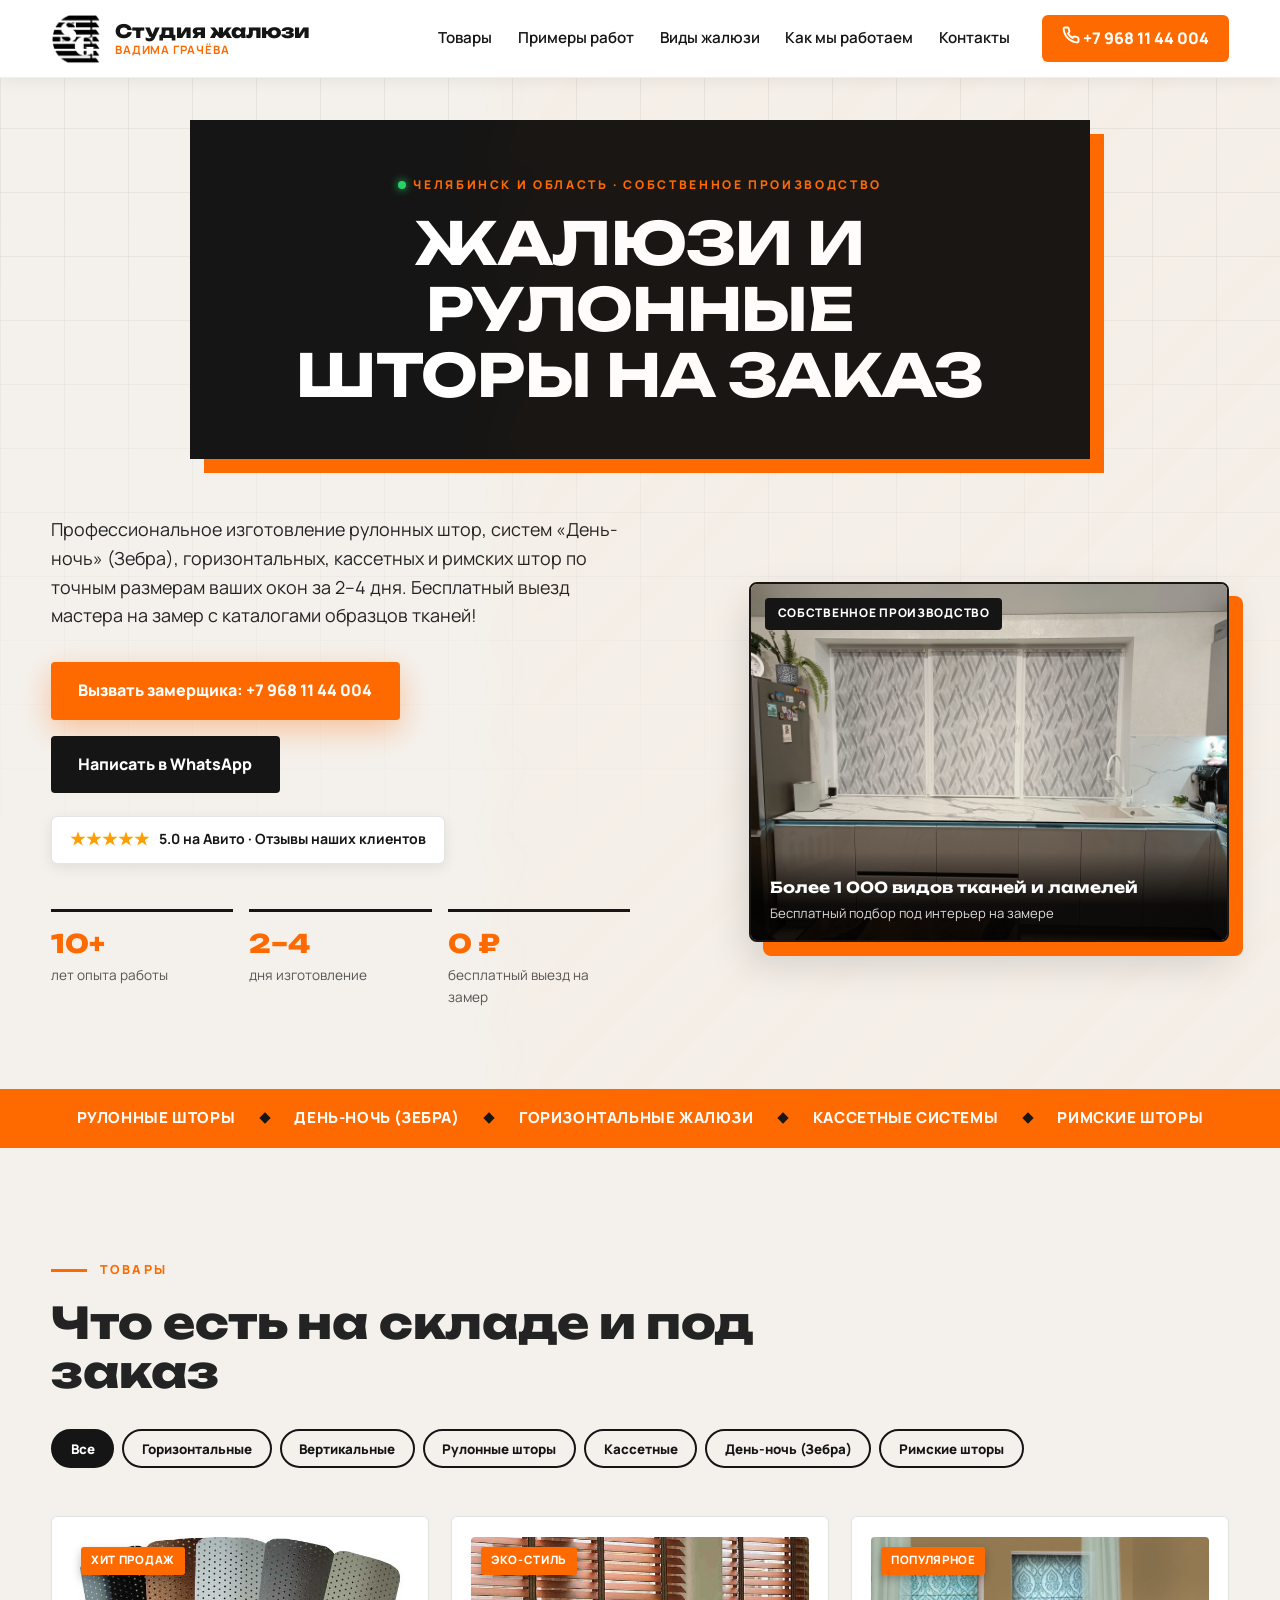
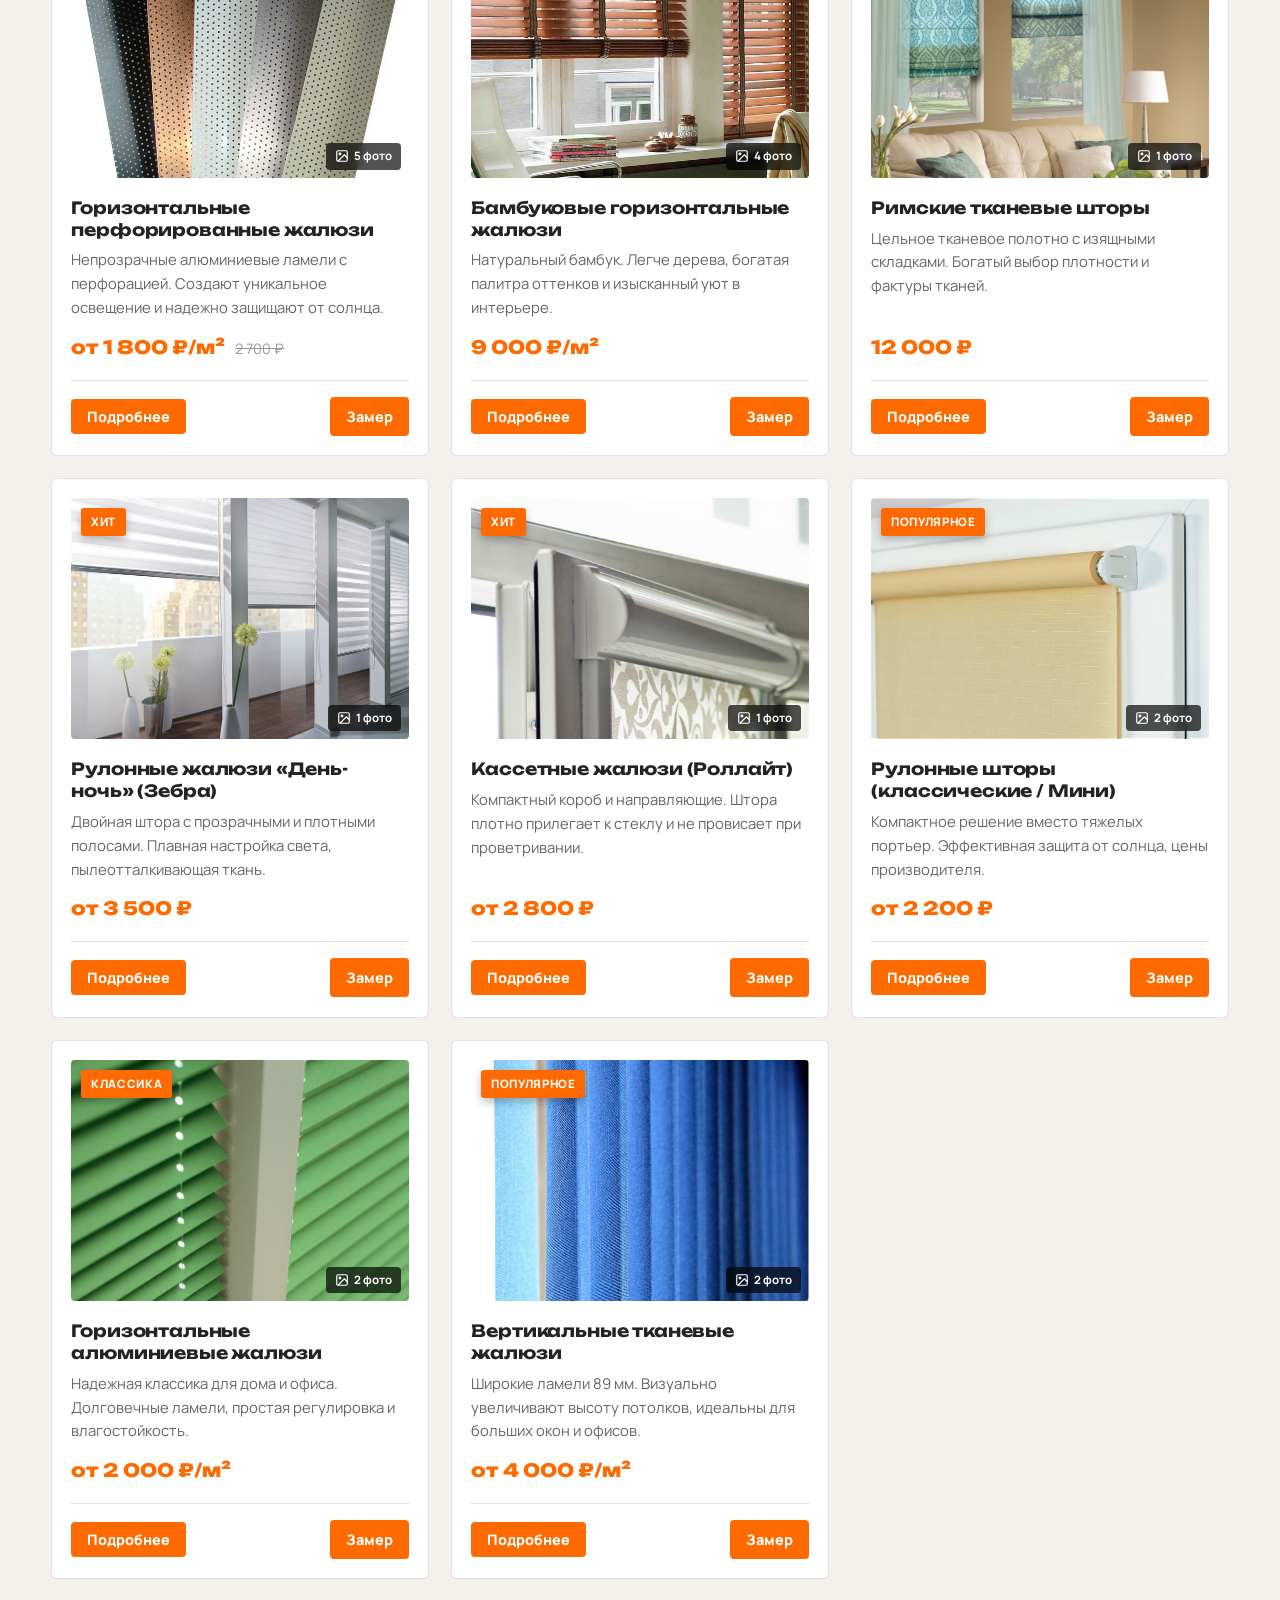
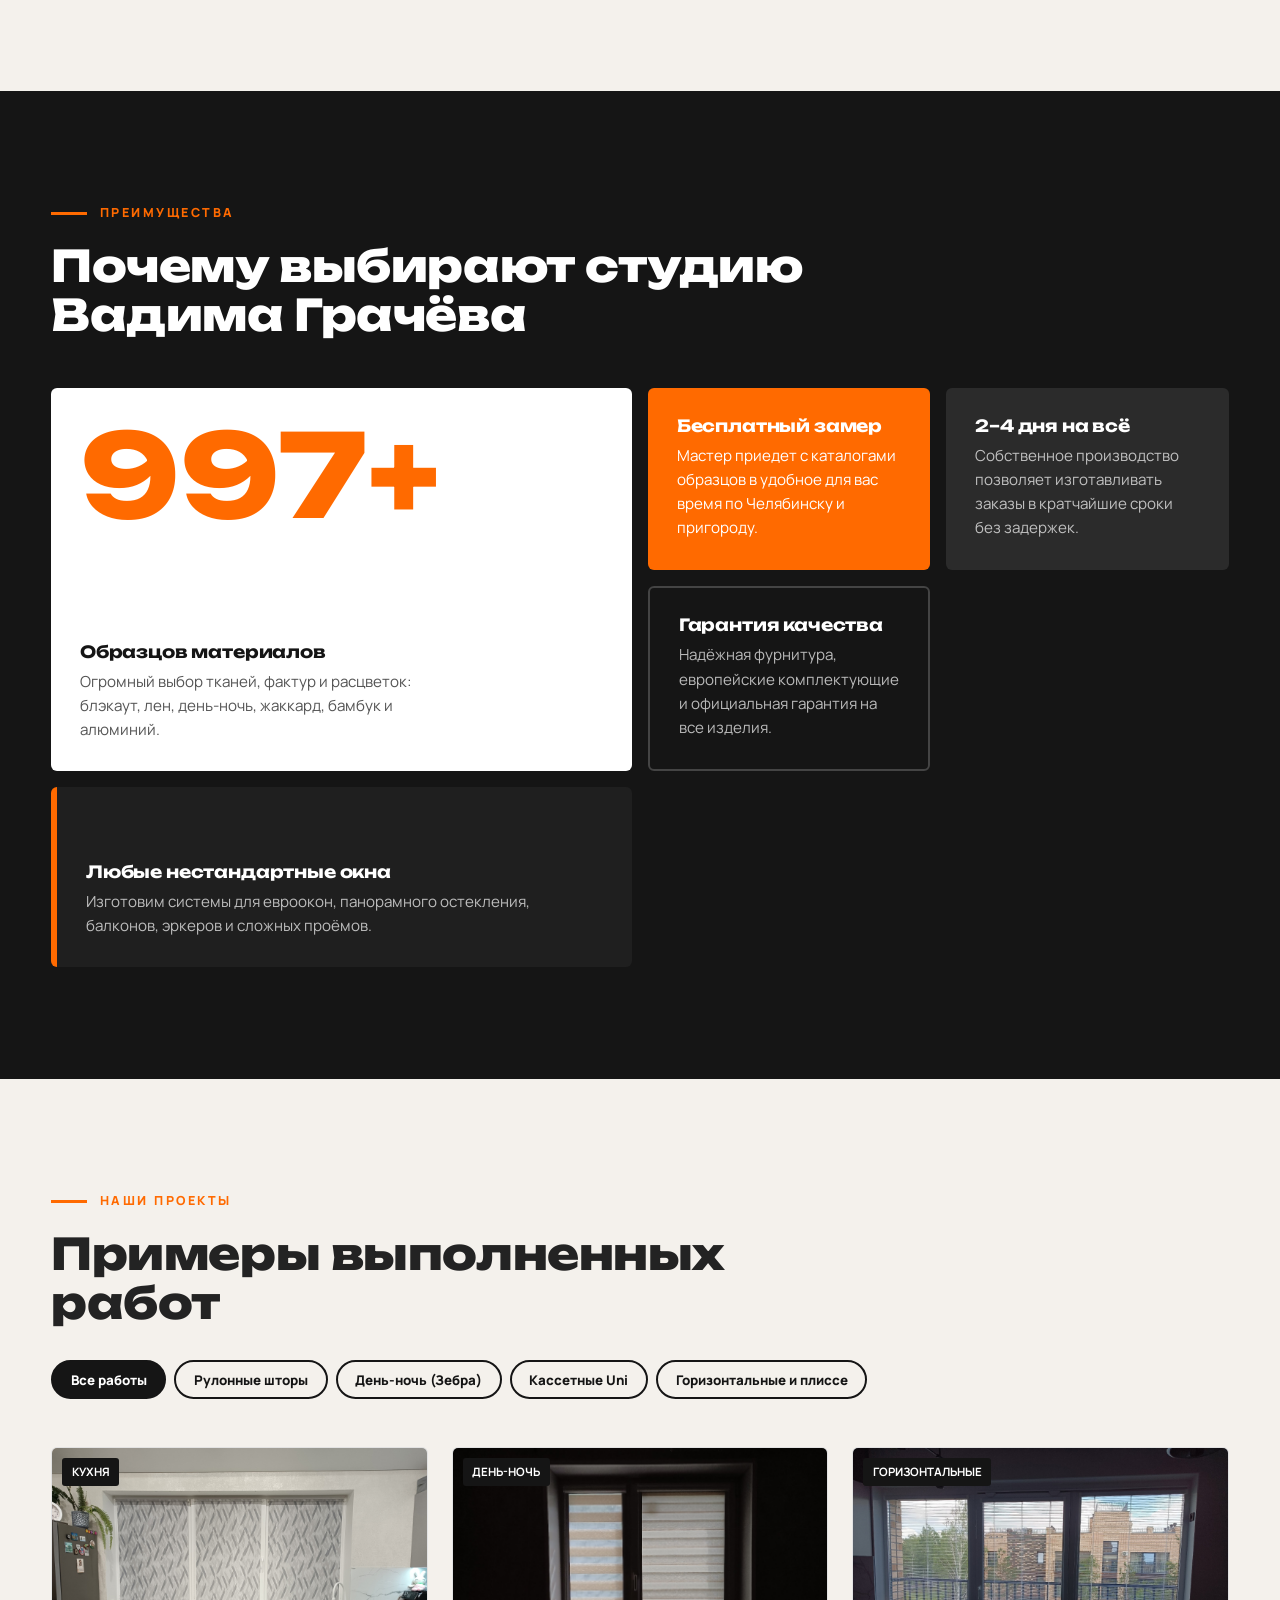
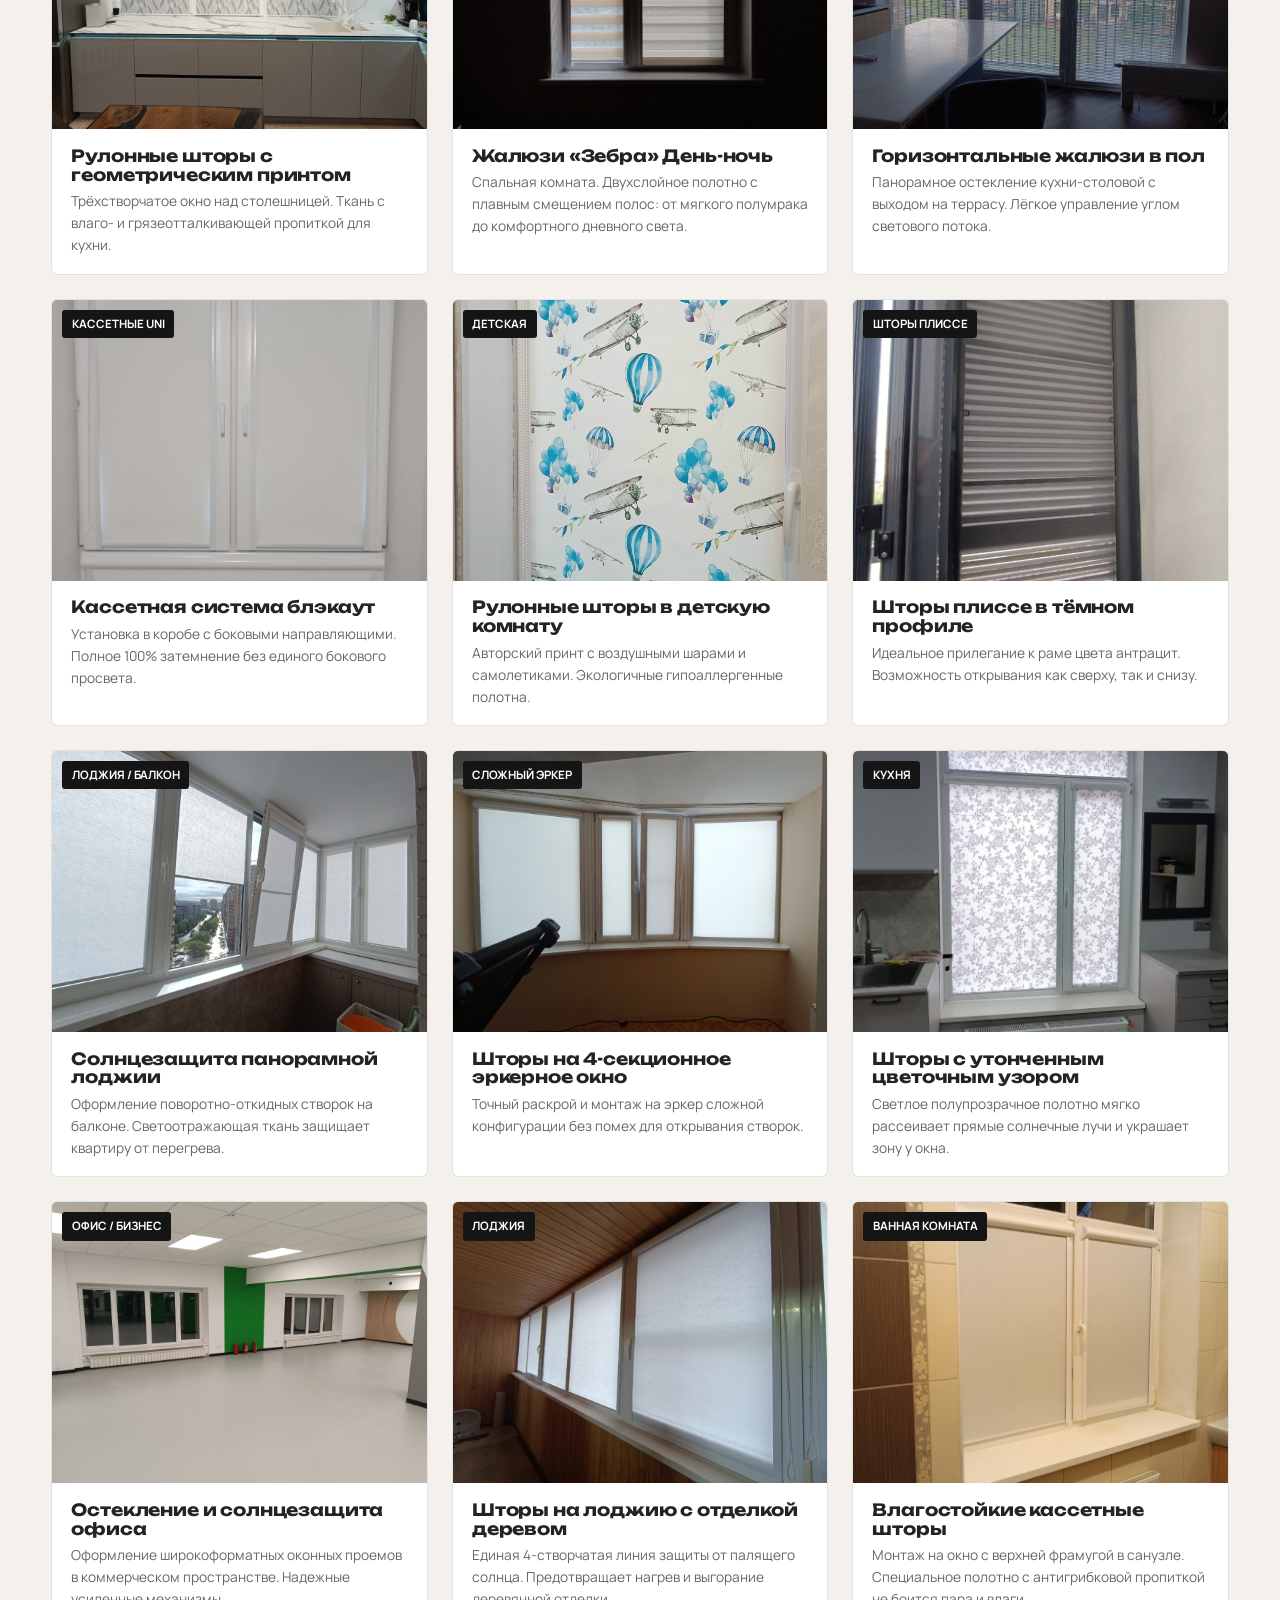
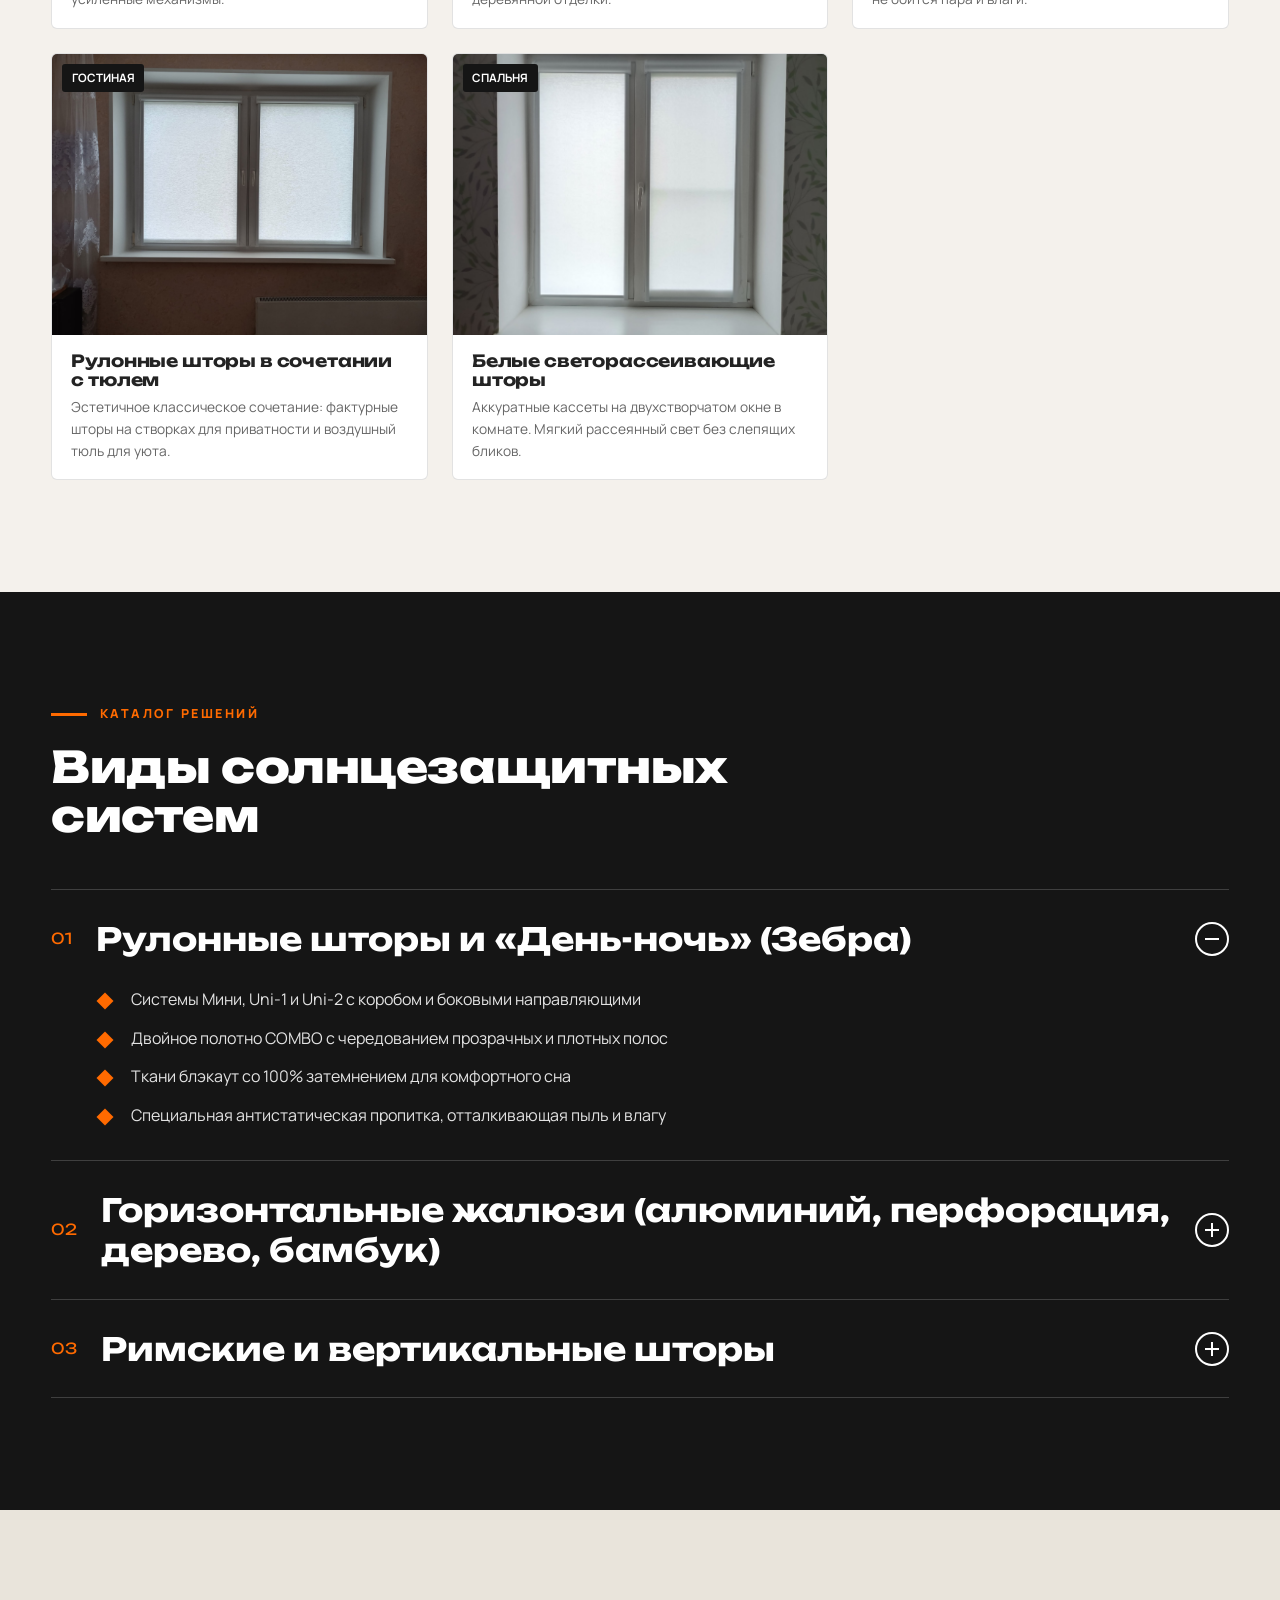
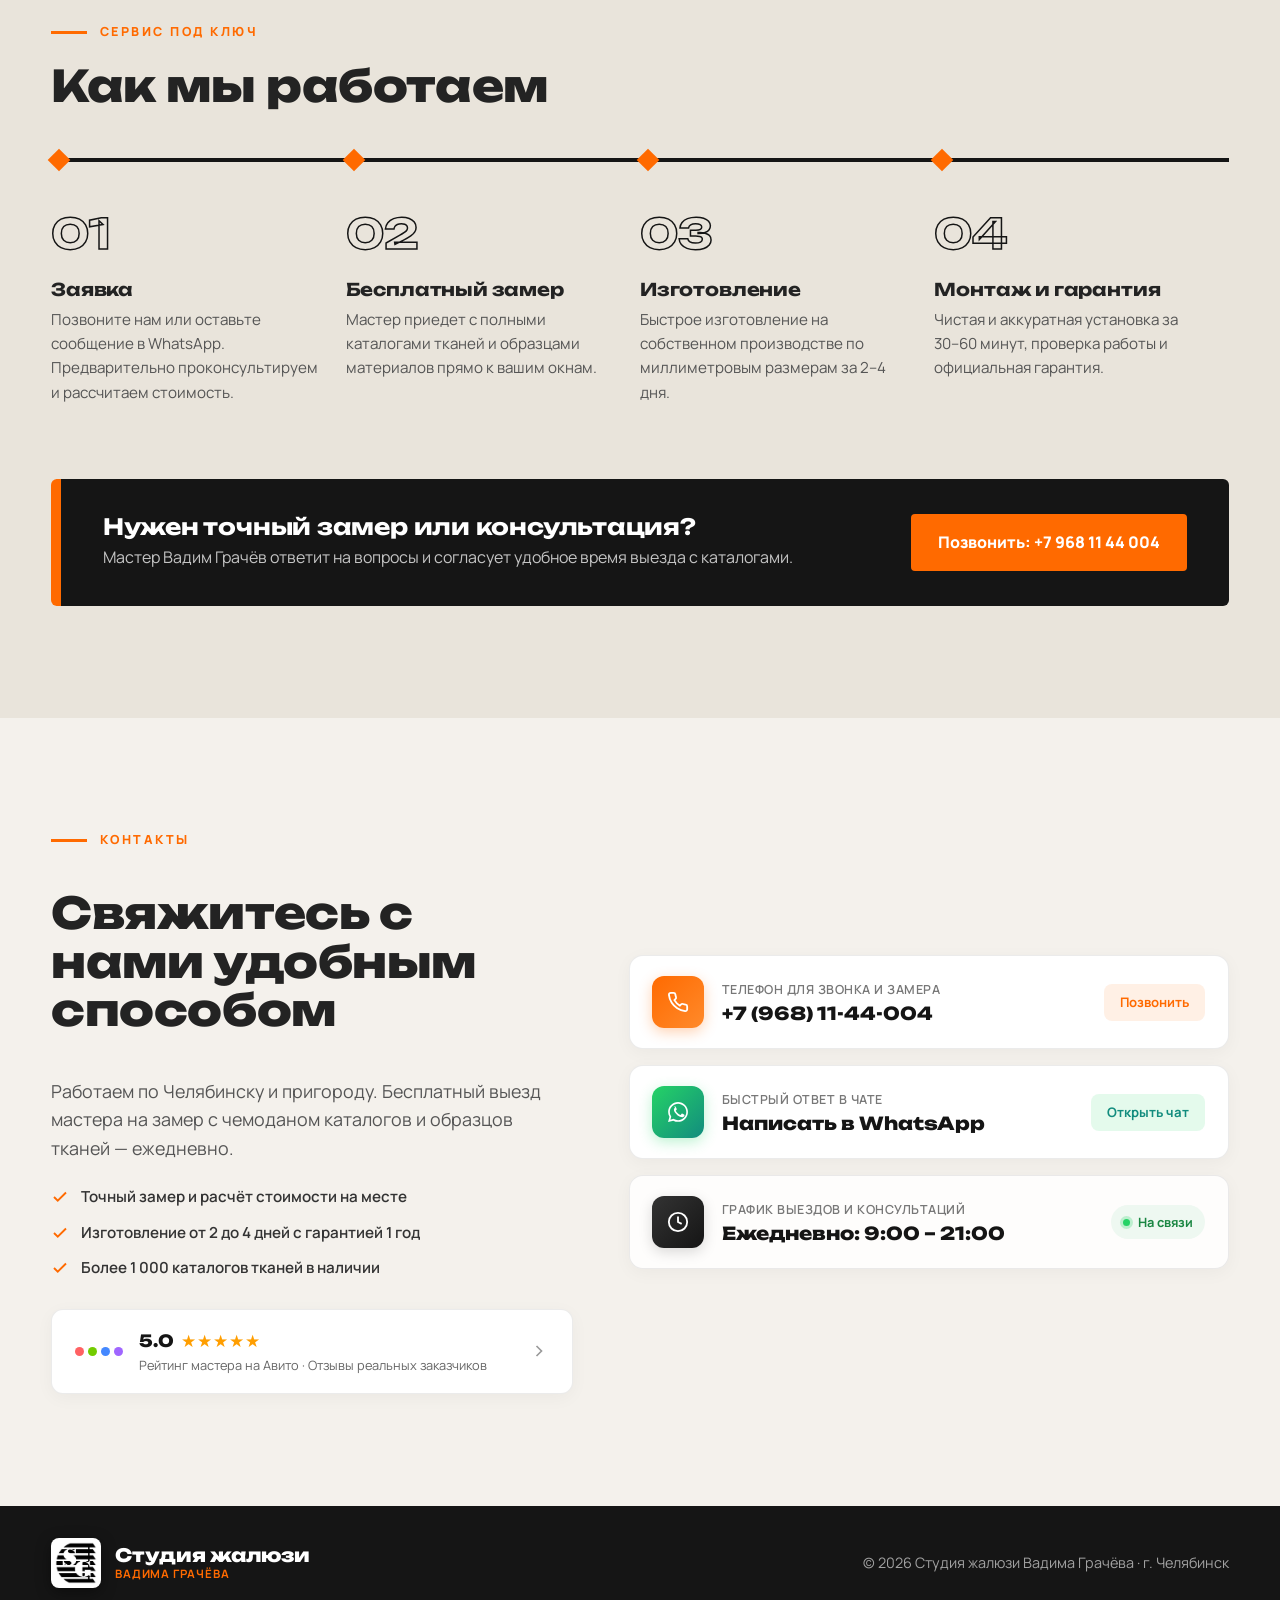
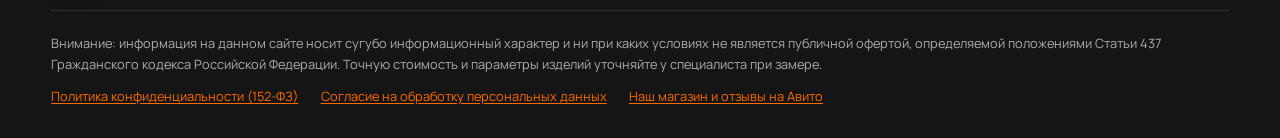
==== commit d8c44785: "Update intro: remove badge and skip button, add realistic split curtain sliding animation" ====
--- a/site.html
+++ b/site.html
@@ -24,22 +24,14 @@
     <link rel="stylesheet" href="./site.css" />
   </head>
   <body>
-    <!-- SITE INTRO (VENETIAN BLINDS REVEAL EFFECT) -->
+    <!-- SITE INTRO (CURTAIN SLIDE EFFECT) -->
     <div class="site-intro" id="siteIntro" aria-label="Интро заставка Студия жалюзи Вадима Грачёва">
-      <div class="intro-slats-layer" aria-hidden="true">
-        <div class="intro-slat"></div>
-        <div class="intro-slat"></div>
-        <div class="intro-slat"></div>
-        <div class="intro-slat"></div>
-        <div class="intro-slat"></div>
-        <div class="intro-slat"></div>
+      <div class="intro-curtains-layer" aria-hidden="true">
+        <div class="intro-curtain curtain-left"></div>
+        <div class="intro-curtain curtain-right"></div>
       </div>
       <div class="intro-sunbeam" aria-hidden="true"></div>
       <div class="intro-content">
-        <div class="intro-pill">
-          <span class="intro-dot"></span>
-          <span>Челябинск · Собственное производство</span>
-        </div>
         <div class="intro-logo-box">
           <div class="intro-logo-glow"></div>
           <div class="intro-logo-badge">
@@ -52,7 +44,6 @@
         <div class="intro-loader-track">
           <div class="intro-loader-bar"></div>
         </div>
-        <button class="intro-skip-btn" id="introSkipBtn" type="button">Пропустить ✕</button>
       </div>
     </div>
 
--- a/site.css
+++ b/site.css
@@ -1132,7 +1132,7 @@
 }
 
 /* ==========================================================================
-   SITE INTRO PRELOADER (VENETIAN BLINDS OPENING EFFECT)
+   SITE INTRO PRELOADER (CURTAINS SLIDING APART EFFECT)
    ========================================================================== */
 body.intro-locked {
   overflow: hidden !important;
@@ -1145,10 +1145,10 @@
   display: flex;
   align-items: center;
   justify-content: center;
-  background: #0d0f12;
+  background: transparent;
   overflow: hidden;
-  transition: opacity 0.6s cubic-bezier(0.16, 1, 0.3, 1), visibility 0.6s cubic-bezier(0.16, 1, 0.3, 1);
-  animation: introAutoDismiss 2.8s forwards;
+  transition: opacity 0.5s ease, visibility 0.5s ease;
+  animation: introAutoDismiss 3s forwards;
 }
 
 @keyframes introAutoDismiss {
@@ -1156,43 +1156,91 @@
   100% { opacity: 0; pointer-events: none; visibility: hidden; }
 }
 
-/* Background Blinds Slats for 3D Opening Effect */
-.intro-slats-layer {
+/* Curtains Layer (Left & Right panels) */
+.intro-curtains-layer {
   position: absolute;
   inset: 0;
   display: flex;
-  flex-direction: column;
   z-index: 1;
   pointer-events: none;
-}
-.intro-slat {
-  flex: 1;
-  background: linear-gradient(180deg, #16181f 0%, #0d0e13 100%);
-  border-bottom: 1px solid rgba(255, 106, 0, 0.16);
-  transform-origin: top center;
-  transition: transform 0.75s cubic-bezier(0.77, 0, 0.175, 1), opacity 0.5s ease;
-}
-
-/* When opening: slats rotate on 3D perspective like real blinds turning open */
-.site-intro.opening .intro-slat {
-  transform: perspective(700px) rotateX(-90deg) scaleY(0);
-  opacity: 0;
-}
-.site-intro.opening .intro-slat:nth-child(1) { transition-delay: 0.00s; }
-.site-intro.opening .intro-slat:nth-child(2) { transition-delay: 0.05s; }
-.site-intro.opening .intro-slat:nth-child(3) { transition-delay: 0.10s; }
-.site-intro.opening .intro-slat:nth-child(4) { transition-delay: 0.15s; }
-.site-intro.opening .intro-slat:nth-child(5) { transition-delay: 0.20s; }
-.site-intro.opening .intro-slat:nth-child(6) { transition-delay: 0.25s; }
-
-/* Sunbeam through slats ambient light */
+  overflow: hidden;
+}
+
+.intro-curtain {
+  width: 50%;
+  height: 100%;
+  position: relative;
+  transition: transform 0.9s cubic-bezier(0.77, 0, 0.175, 1);
+  will-change: transform;
+}
+
+/* Left curtain panel */
+.curtain-left {
+  background: linear-gradient(90deg, #0a0b0e 0%, #13151b 75%, #181a22 100%);
+  border-right: 1px solid rgba(255, 106, 0, 0.35);
+  box-shadow: inset -30px 0 50px rgba(0, 0, 0, 0.9), 10px 0 30px rgba(0, 0, 0, 0.5);
+  transform: translateX(0);
+}
+
+/* Right curtain panel */
+.curtain-right {
+  background: linear-gradient(270deg, #0a0b0e 0%, #13151b 75%, #181a22 100%);
+  border-left: 1px solid rgba(255, 106, 0, 0.35);
+  box-shadow: inset 30px 0 50px rgba(0, 0, 0, 0.9), -10px 0 30px rgba(0, 0, 0, 0.5);
+  transform: translateX(0);
+}
+
+/* Vertical curtain fabric pleats / folds effect */
+.intro-curtain::before {
+  content: '';
+  position: absolute;
+  inset: 0;
+  background: repeating-linear-gradient(
+    90deg,
+    transparent 0px,
+    transparent 50px,
+    rgba(255, 255, 255, 0.02) 50px,
+    rgba(255, 255, 255, 0.02) 100px,
+    rgba(0, 0, 0, 0.35) 100px,
+    rgba(0, 0, 0, 0.35) 150px
+  );
+  opacity: 0.7;
+  pointer-events: none;
+}
+
+/* Horizontal blinds shadow texture across curtains */
+.intro-curtain::after {
+  content: '';
+  position: absolute;
+  inset: 0;
+  background: repeating-linear-gradient(
+    0deg,
+    rgba(0, 0, 0, 0.12) 0px,
+    rgba(0, 0, 0, 0.12) 8px,
+    transparent 8px,
+    transparent 24px
+  );
+  pointer-events: none;
+  opacity: 0.5;
+}
+
+/* Opening animation: left curtain slides left, right curtain slides right */
+.site-intro.opening .curtain-left {
+  transform: translateX(-101%);
+}
+
+.site-intro.opening .curtain-right {
+  transform: translateX(101%);
+}
+
+/* Sunbeam through curtains center seam */
 .intro-sunbeam {
   position: absolute;
   top: -20%;
-  left: 15%;
-  width: 70%;
+  left: 20%;
+  width: 60%;
   height: 140%;
-  background: radial-gradient(circle at center, rgba(255, 106, 0, 0.24) 0%, rgba(255, 106, 0, 0.06) 50%, transparent 75%);
+  background: radial-gradient(circle at center, rgba(255, 106, 0, 0.3) 0%, rgba(255, 106, 0, 0.08) 50%, transparent 75%);
   pointer-events: none;
   z-index: 2;
   filter: blur(45px);
@@ -1210,66 +1258,41 @@
   z-index: 10;
   text-align: center;
   color: #ffffff;
-  padding: 2rem 1.5rem;
+  padding: 2.2rem 1.5rem;
   max-width: 520px;
   width: 92%;
   display: flex;
   flex-direction: column;
   align-items: center;
-  transition: transform 0.6s cubic-bezier(0.16, 1, 0.3, 1), opacity 0.5s ease;
+  transition: transform 0.5s cubic-bezier(0.16, 1, 0.3, 1), opacity 0.4s ease;
 }
 
 .site-intro.opening .intro-content {
-  transform: scale(0.92) translateY(-25px);
+  transform: scale(0.9) translateY(-15px);
   opacity: 0;
 }
 
-/* Badge */
-.intro-pill {
-  display: inline-flex;
-  align-items: center;
-  gap: 0.55rem;
-  background: rgba(255, 255, 255, 0.08);
-  border: 1px solid rgba(255, 106, 0, 0.35);
-  padding: 0.45rem 1.1rem;
-  border-radius: 999px;
-  font-size: 0.76rem;
-  font-weight: 700;
-  letter-spacing: 0.12em;
-  text-transform: uppercase;
-  color: #ffaa55;
-  margin-bottom: 1.4rem;
-  backdrop-filter: blur(8px);
-}
-.intro-dot {
-  width: 7px;
-  height: 7px;
-  background: var(--orange);
-  border-radius: 50%;
-  box-shadow: 0 0 10px var(--orange);
-  animation: introDotGlow 1.2s infinite alternate;
-}
-@keyframes introDotGlow {
-  0% { transform: scale(0.8); opacity: 0.6; }
-  100% { transform: scale(1.3); opacity: 1; }
+.site-intro.opening .intro-sunbeam {
+  opacity: 0;
+  transition: opacity 0.6s ease;
 }
 
 /* Logo Presentation */
 .intro-logo-box {
   position: relative;
-  width: 96px;
-  height: 96px;
-  margin-bottom: 1.4rem;
+  width: 100px;
+  height: 100px;
+  margin-bottom: 1.6rem;
   display: flex;
   align-items: center;
   justify-content: center;
 }
 .intro-logo-glow {
   position: absolute;
-  inset: -15px;
-  background: radial-gradient(circle, rgba(255, 106, 0, 0.5) 0%, transparent 70%);
+  inset: -18px;
+  background: radial-gradient(circle, rgba(255, 106, 0, 0.55) 0%, transparent 70%);
   border-radius: 50%;
-  filter: blur(14px);
+  filter: blur(15px);
   animation: introGlow 2s infinite ease-in-out;
 }
 @keyframes introGlow {
@@ -1279,15 +1302,15 @@
 .intro-logo-badge {
   position: relative;
   z-index: 2;
-  width: 86px;
-  height: 86px;
+  width: 90px;
+  height: 90px;
   background: #ffffff;
-  border-radius: 20px;
+  border-radius: 22px;
   padding: 10px;
   display: flex;
   align-items: center;
   justify-content: center;
-  box-shadow: 0 16px 40px rgba(0, 0, 0, 0.6), 0 0 0 2px rgba(255, 106, 0, 0.45);
+  box-shadow: 0 16px 45px rgba(0, 0, 0, 0.7), 0 0 0 2px rgba(255, 106, 0, 0.45);
   animation: introLogoPop 0.8s cubic-bezier(0.175, 0.885, 0.32, 1.275);
 }
 @keyframes introLogoPop {
@@ -1304,7 +1327,7 @@
 /* Brand Typography */
 .intro-brand-title {
   font-family: var(--f-display);
-  font-size: clamp(1.8rem, 5.5vw, 2.5rem);
+  font-size: clamp(2rem, 6vw, 2.7rem);
   font-weight: 800;
   letter-spacing: -0.01em;
   line-height: 1.1;
@@ -1313,7 +1336,7 @@
 }
 .intro-brand-sub {
   font-family: var(--f-display);
-  font-size: clamp(1.3rem, 4vw, 1.75rem);
+  font-size: clamp(1.4rem, 4.4vw, 1.9rem);
   font-weight: 800;
   color: var(--orange);
   letter-spacing: 0.05em;
@@ -1321,9 +1344,9 @@
   text-transform: uppercase;
 }
 .intro-tagline {
-  color: rgba(255, 255, 255, 0.72);
-  font-size: 0.95rem;
-  margin: 0.8rem 0 1.5rem;
+  color: rgba(255, 255, 255, 0.75);
+  font-size: 0.98rem;
+  margin: 0.9rem 0 1.6rem;
   line-height: 1.4;
 }
 
@@ -1331,11 +1354,10 @@
 .intro-loader-track {
   width: 220px;
   height: 4px;
-  background: rgba(255, 255, 255, 0.12);
+  background: rgba(255, 255, 255, 0.14);
   border-radius: 99px;
   overflow: hidden;
   position: relative;
-  margin-bottom: 1.4rem;
 }
 .intro-loader-bar {
   position: absolute;
@@ -1353,24 +1375,6 @@
   100% { width: 100%; }
 }
 
-/* Skip button */
-.intro-skip-btn {
-  background: transparent;
-  border: 1px solid rgba(255, 255, 255, 0.2);
-  color: rgba(255, 255, 255, 0.7);
-  font-size: 0.78rem;
-  font-weight: 600;
-  padding: 0.4rem 1.1rem;
-  border-radius: 999px;
-  cursor: pointer;
-  transition: all 0.2s ease;
-}
-.intro-skip-btn:hover {
-  background: rgba(255, 255, 255, 0.15);
-  color: #ffffff;
-  border-color: rgba(255, 255, 255, 0.45);
-}
-
 /* Intro Done State */
 .site-intro.done {
   opacity: 0 !important;
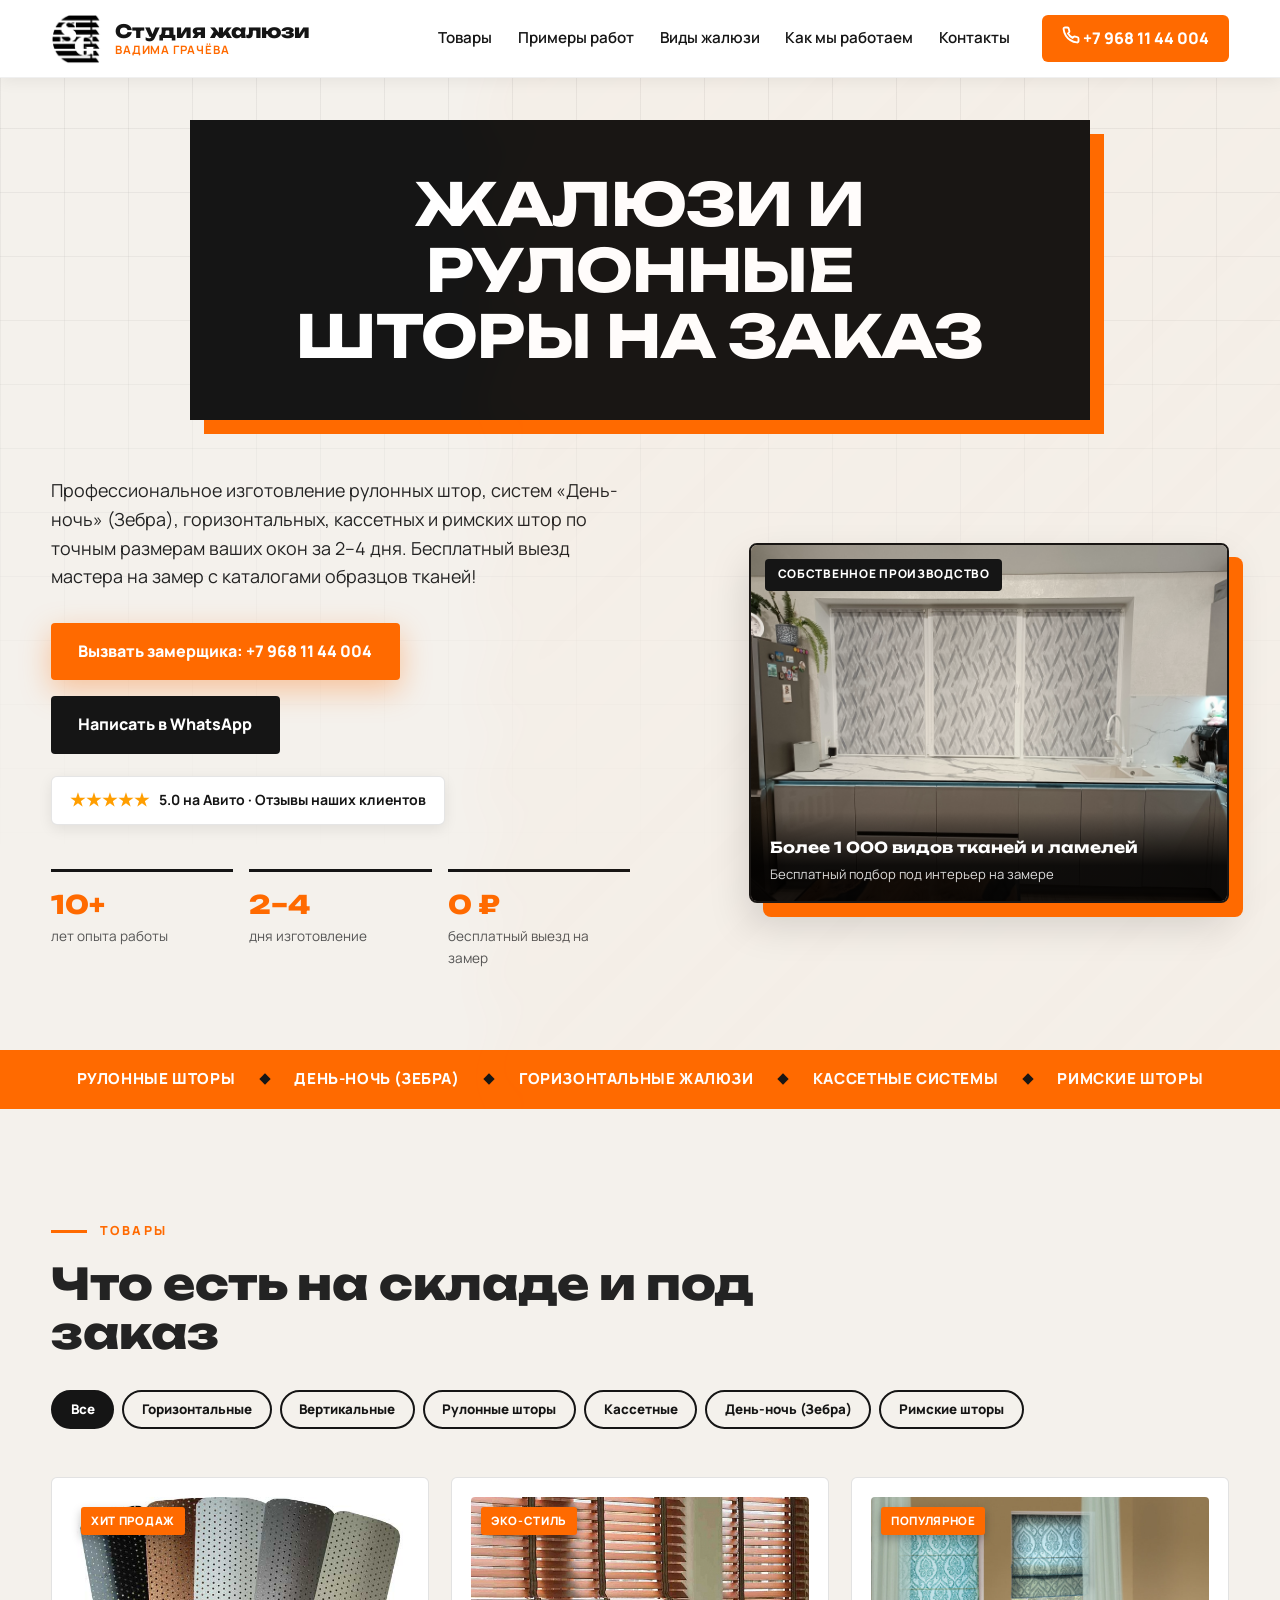
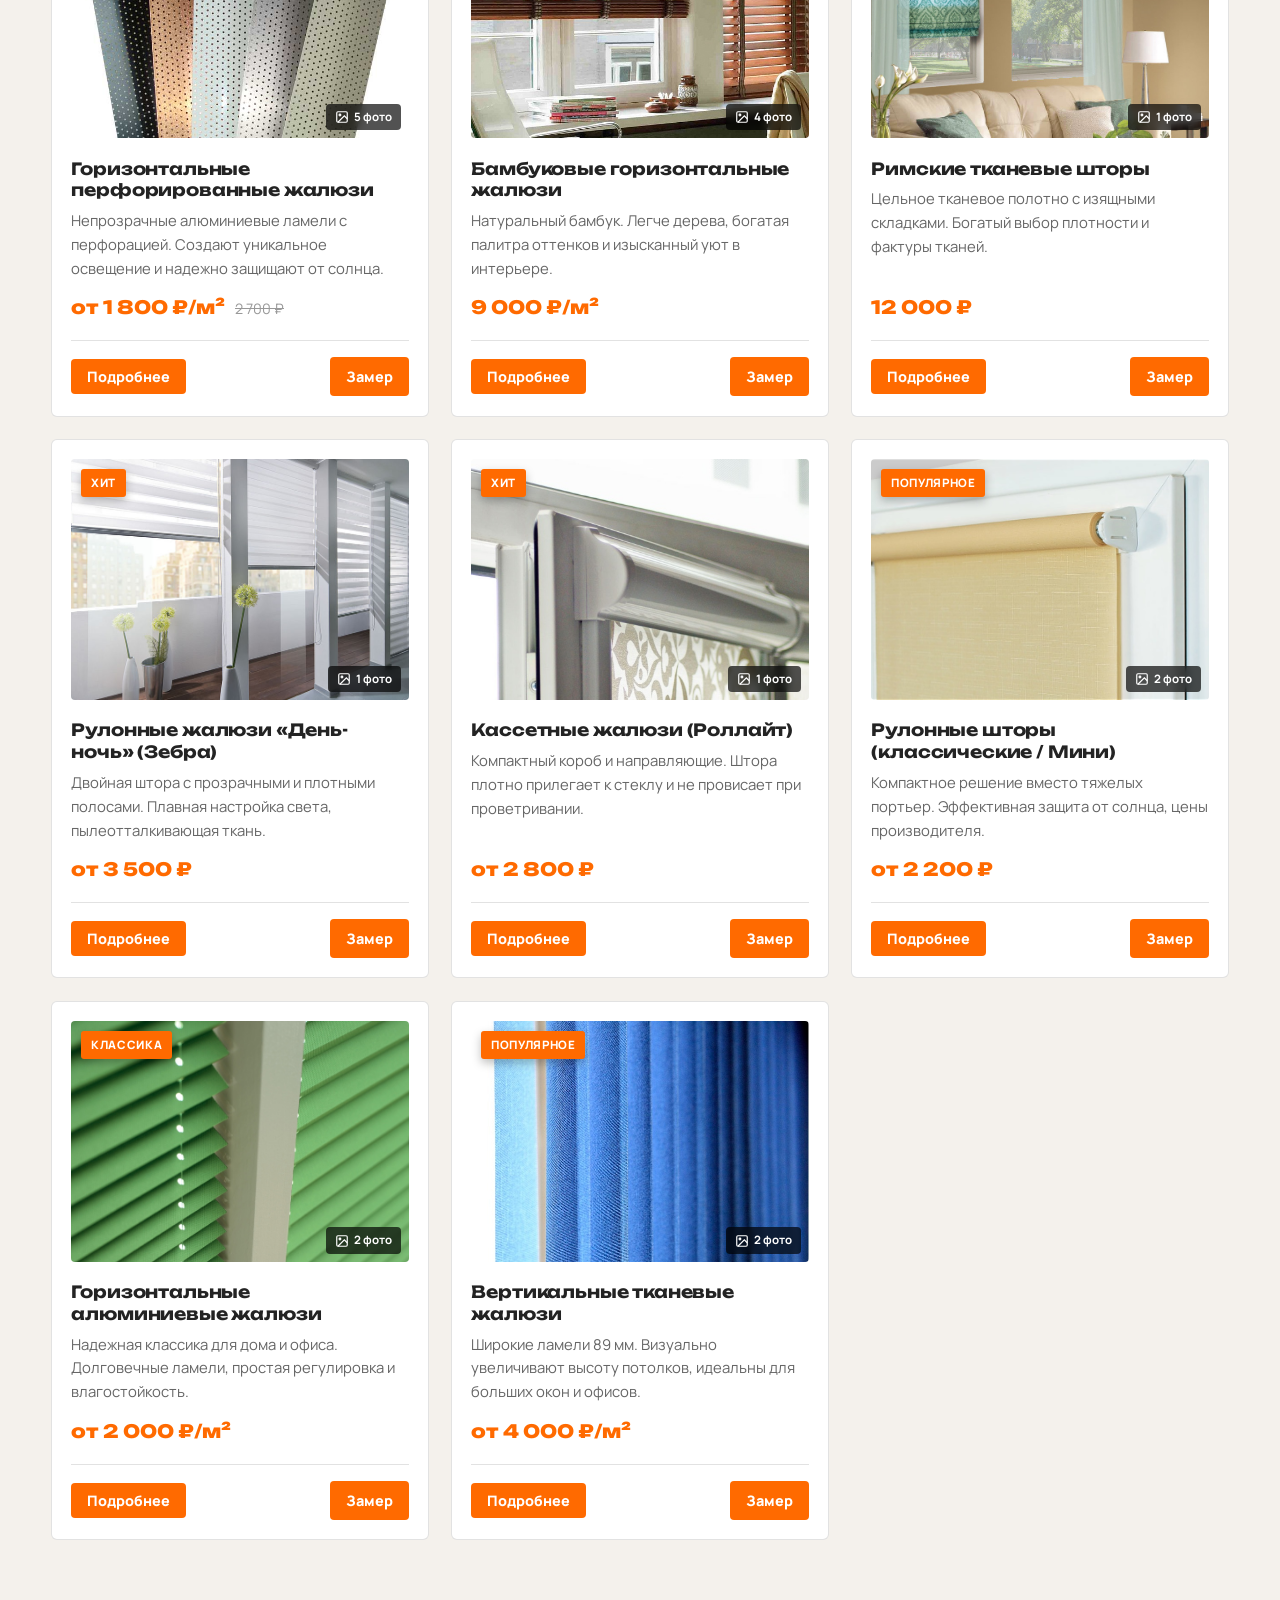
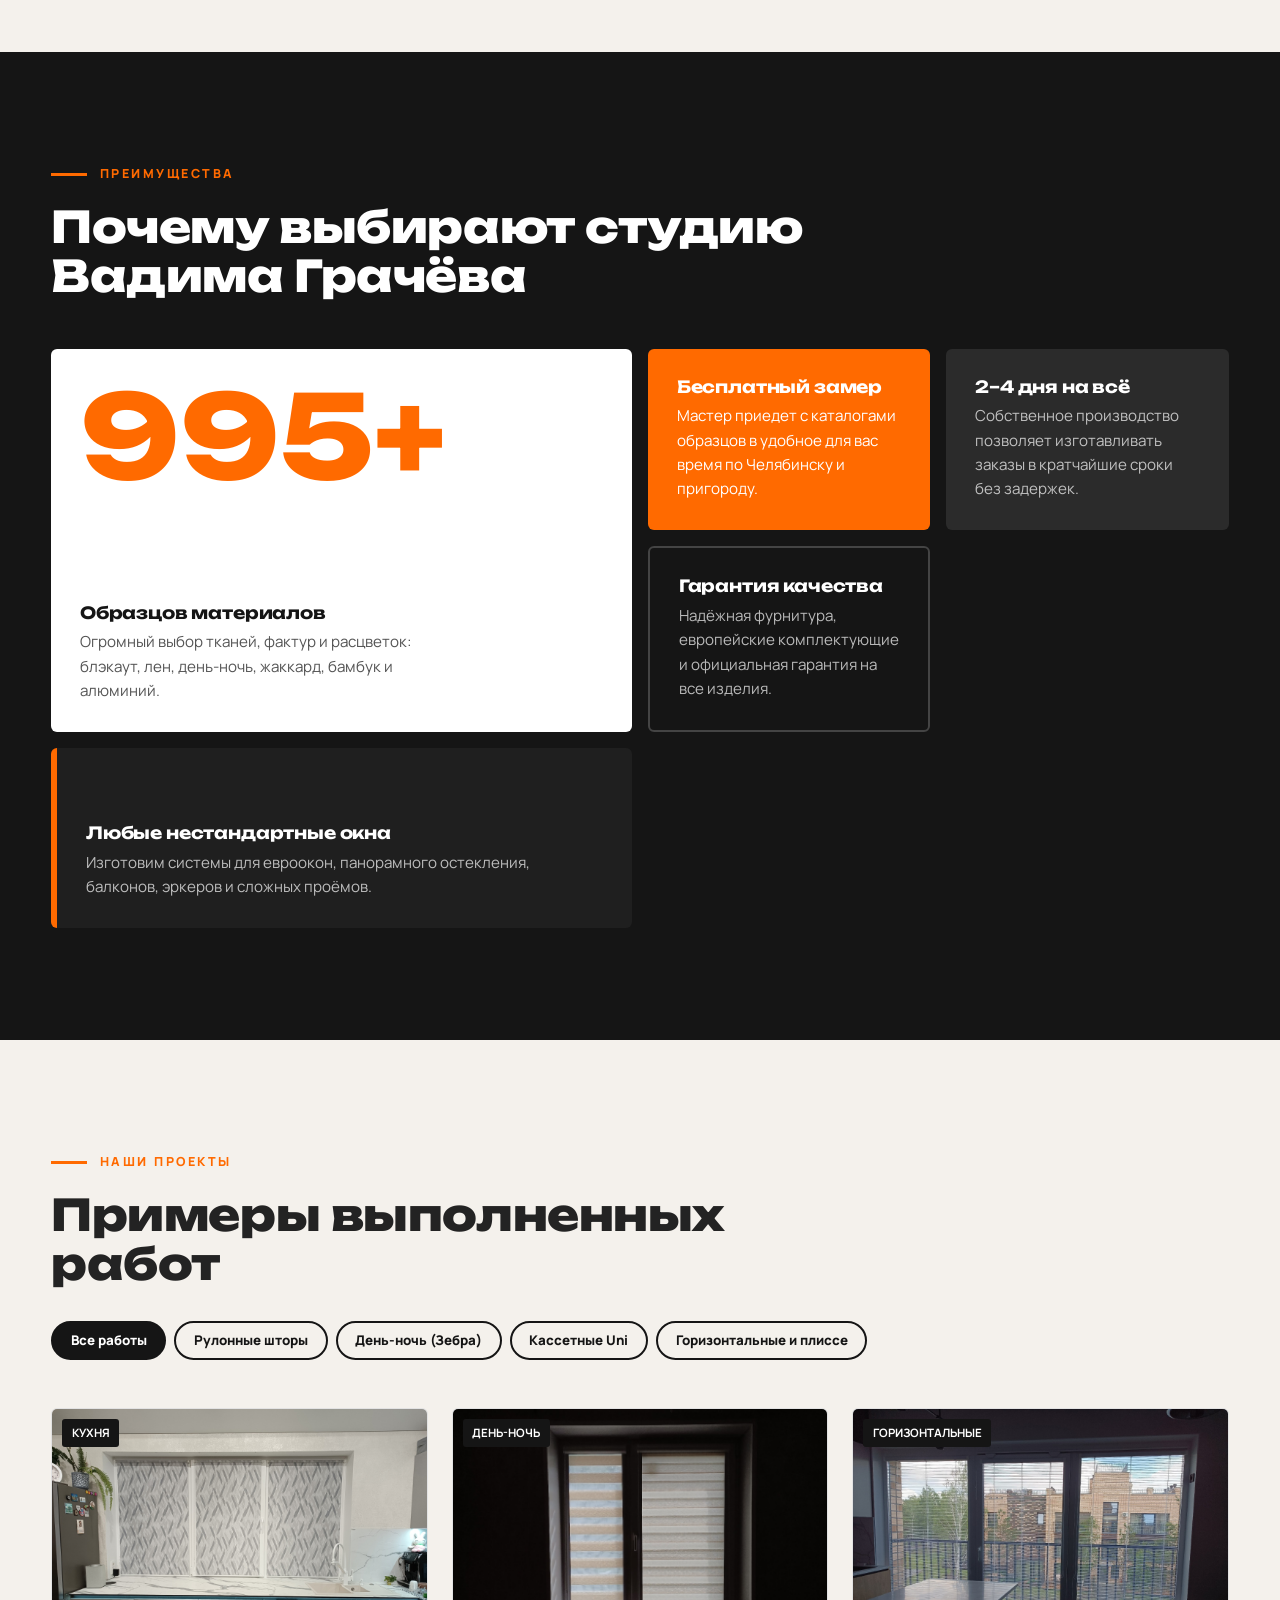
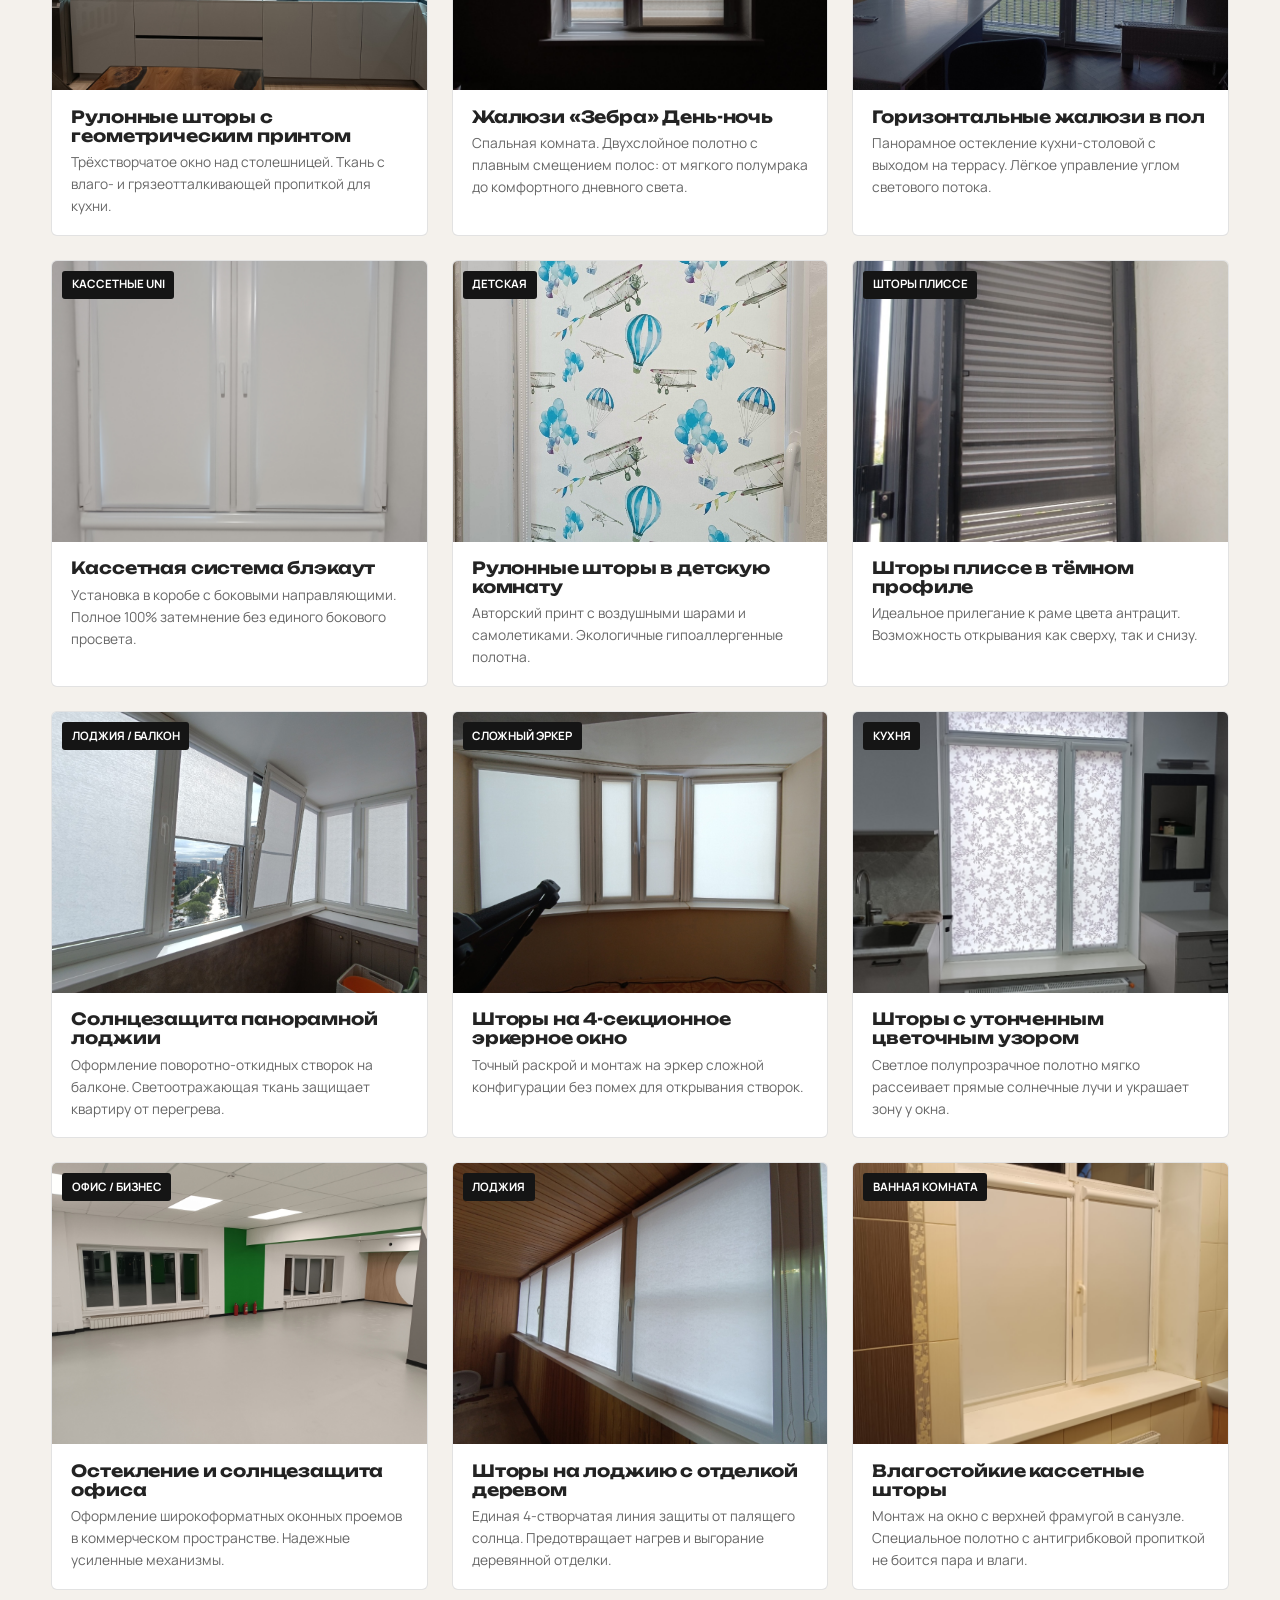
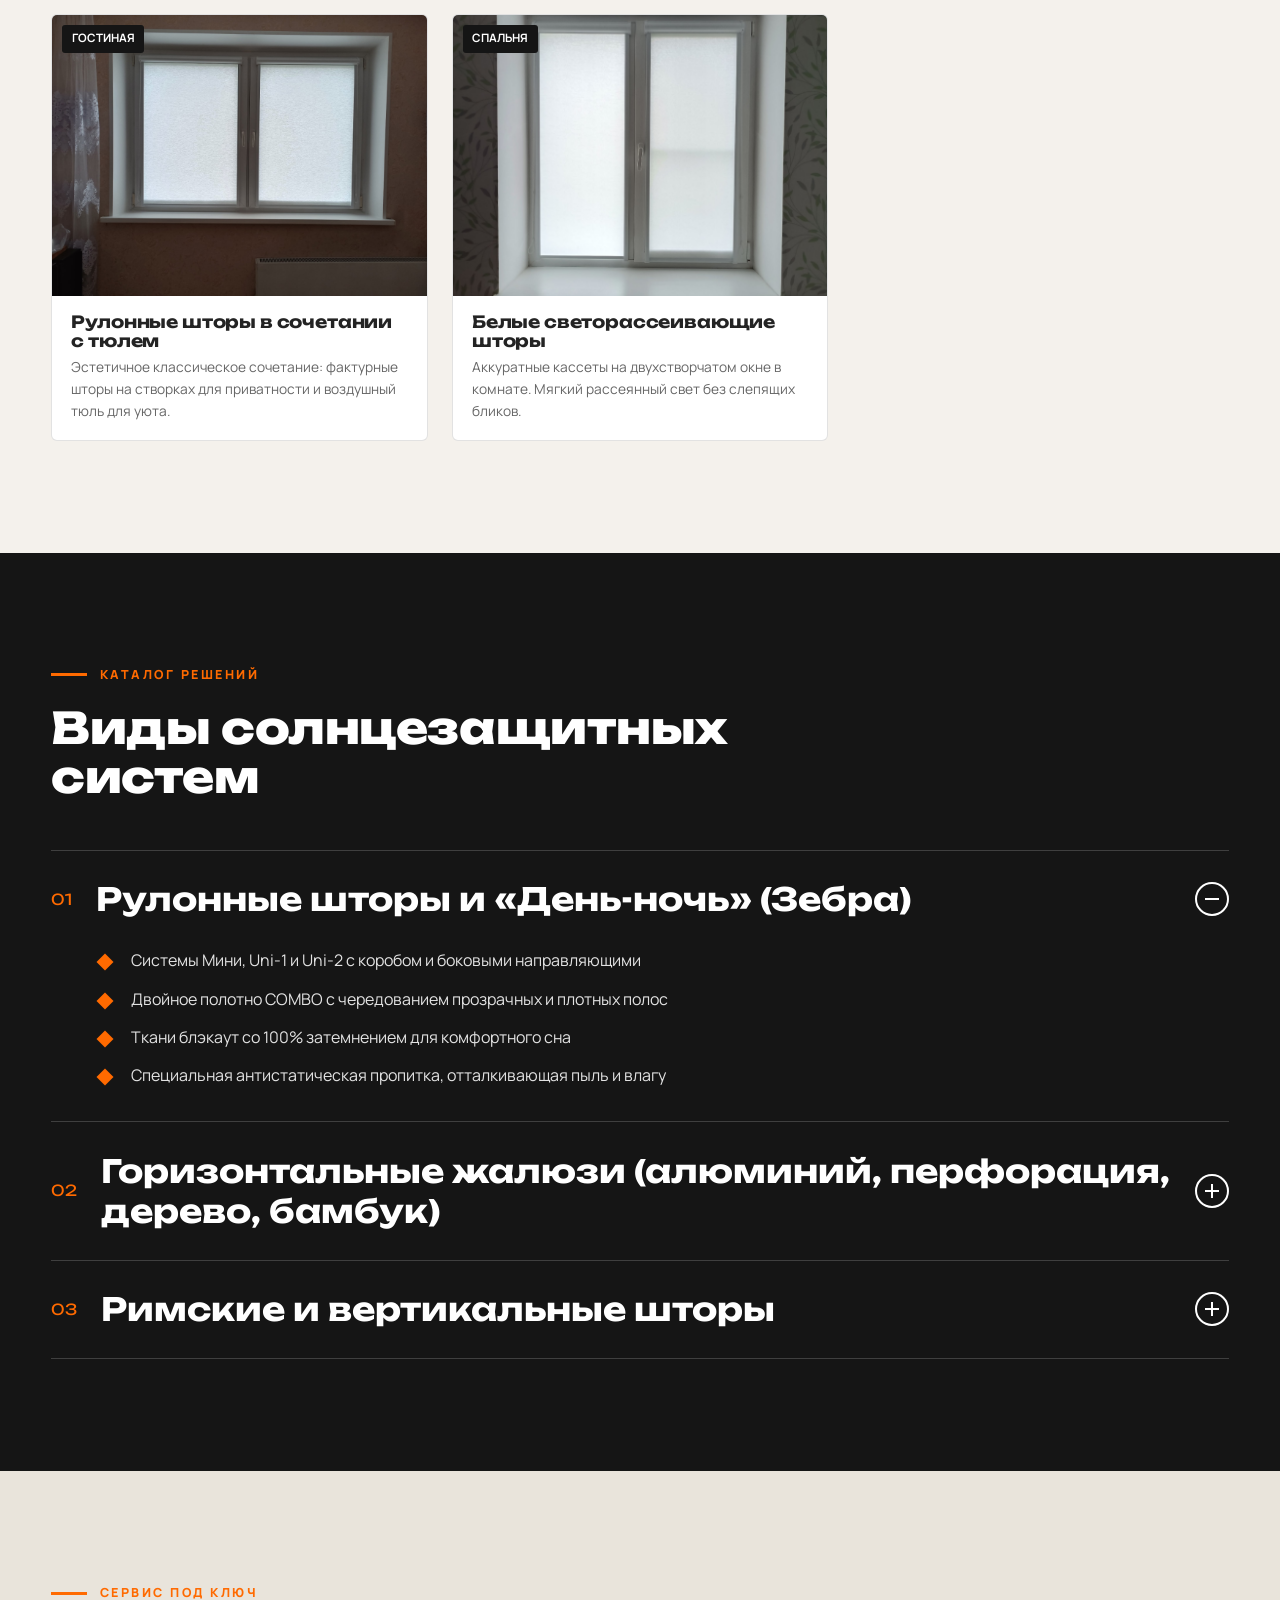
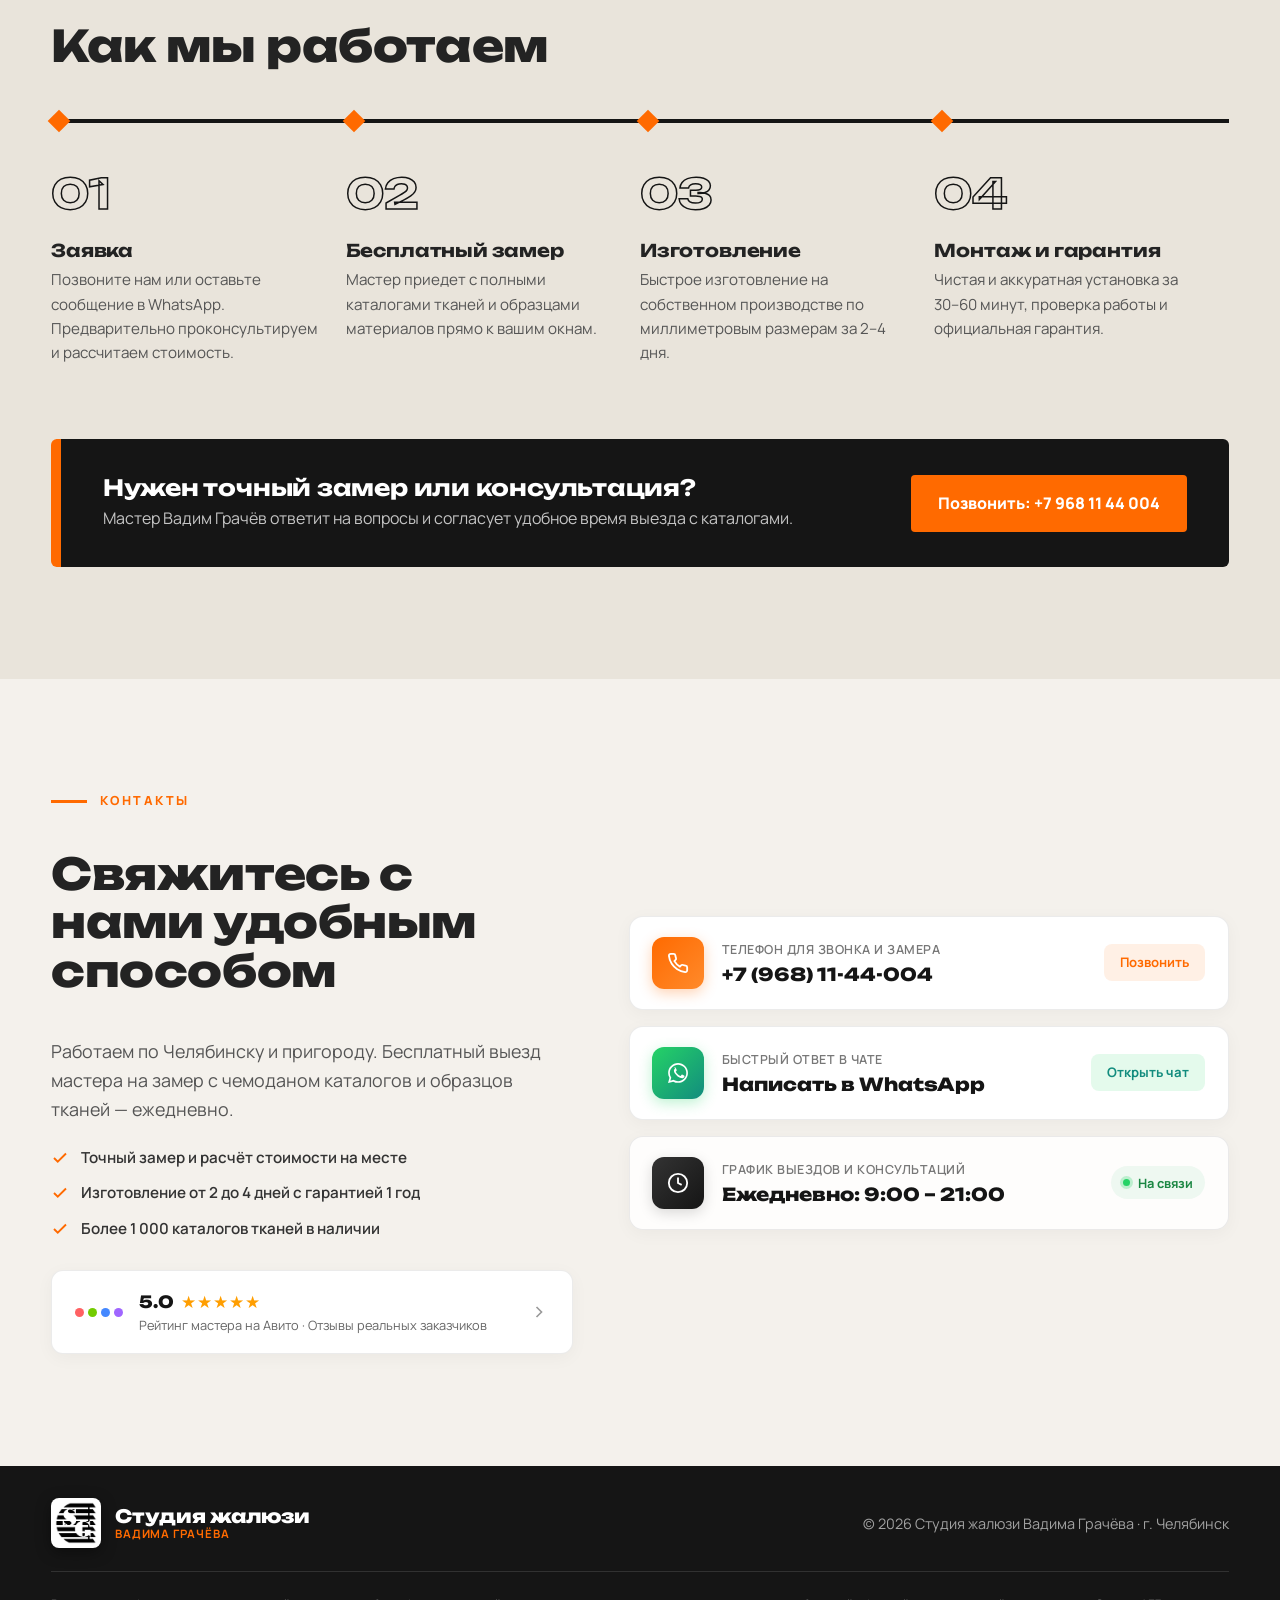
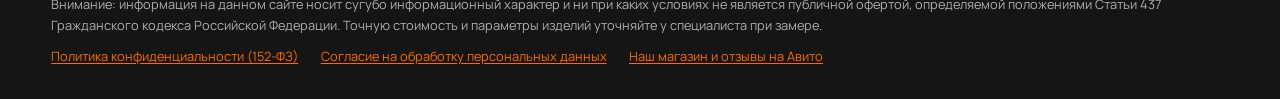
==== commit c629d4b1: "Remove Челябинск и область · Собственное производство from hero title" ====
--- a/site.html
+++ b/site.html
@@ -75,7 +75,6 @@
         <div class="hero-sun-blinds" aria-hidden="true"></div>
         <div class="container">
           <div class="hero-title reveal">
-            <span class="hero-kicker"><span class="hero-live-dot"></span>Челябинск и область · Собственное производство</span>
             <h1>Жалюзи и рулонные<br />шторы на заказ</h1>
           </div>
 
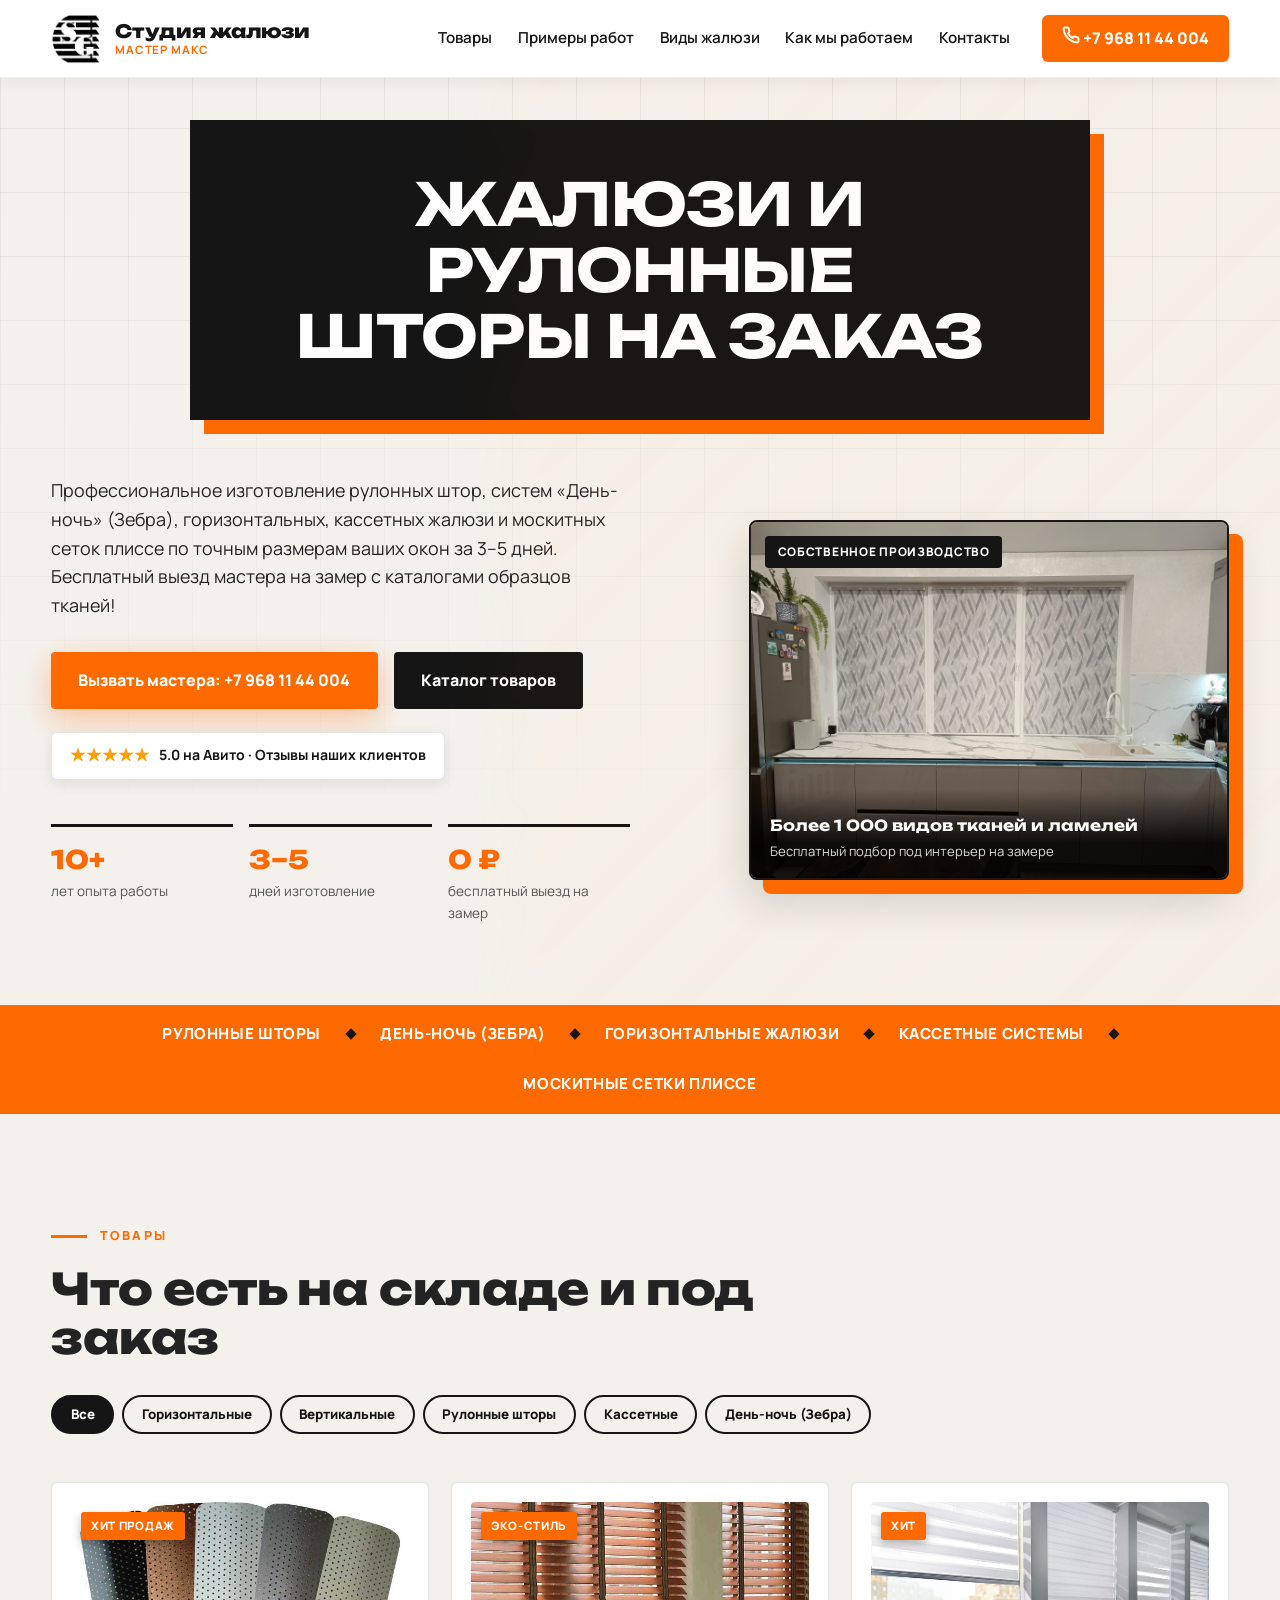
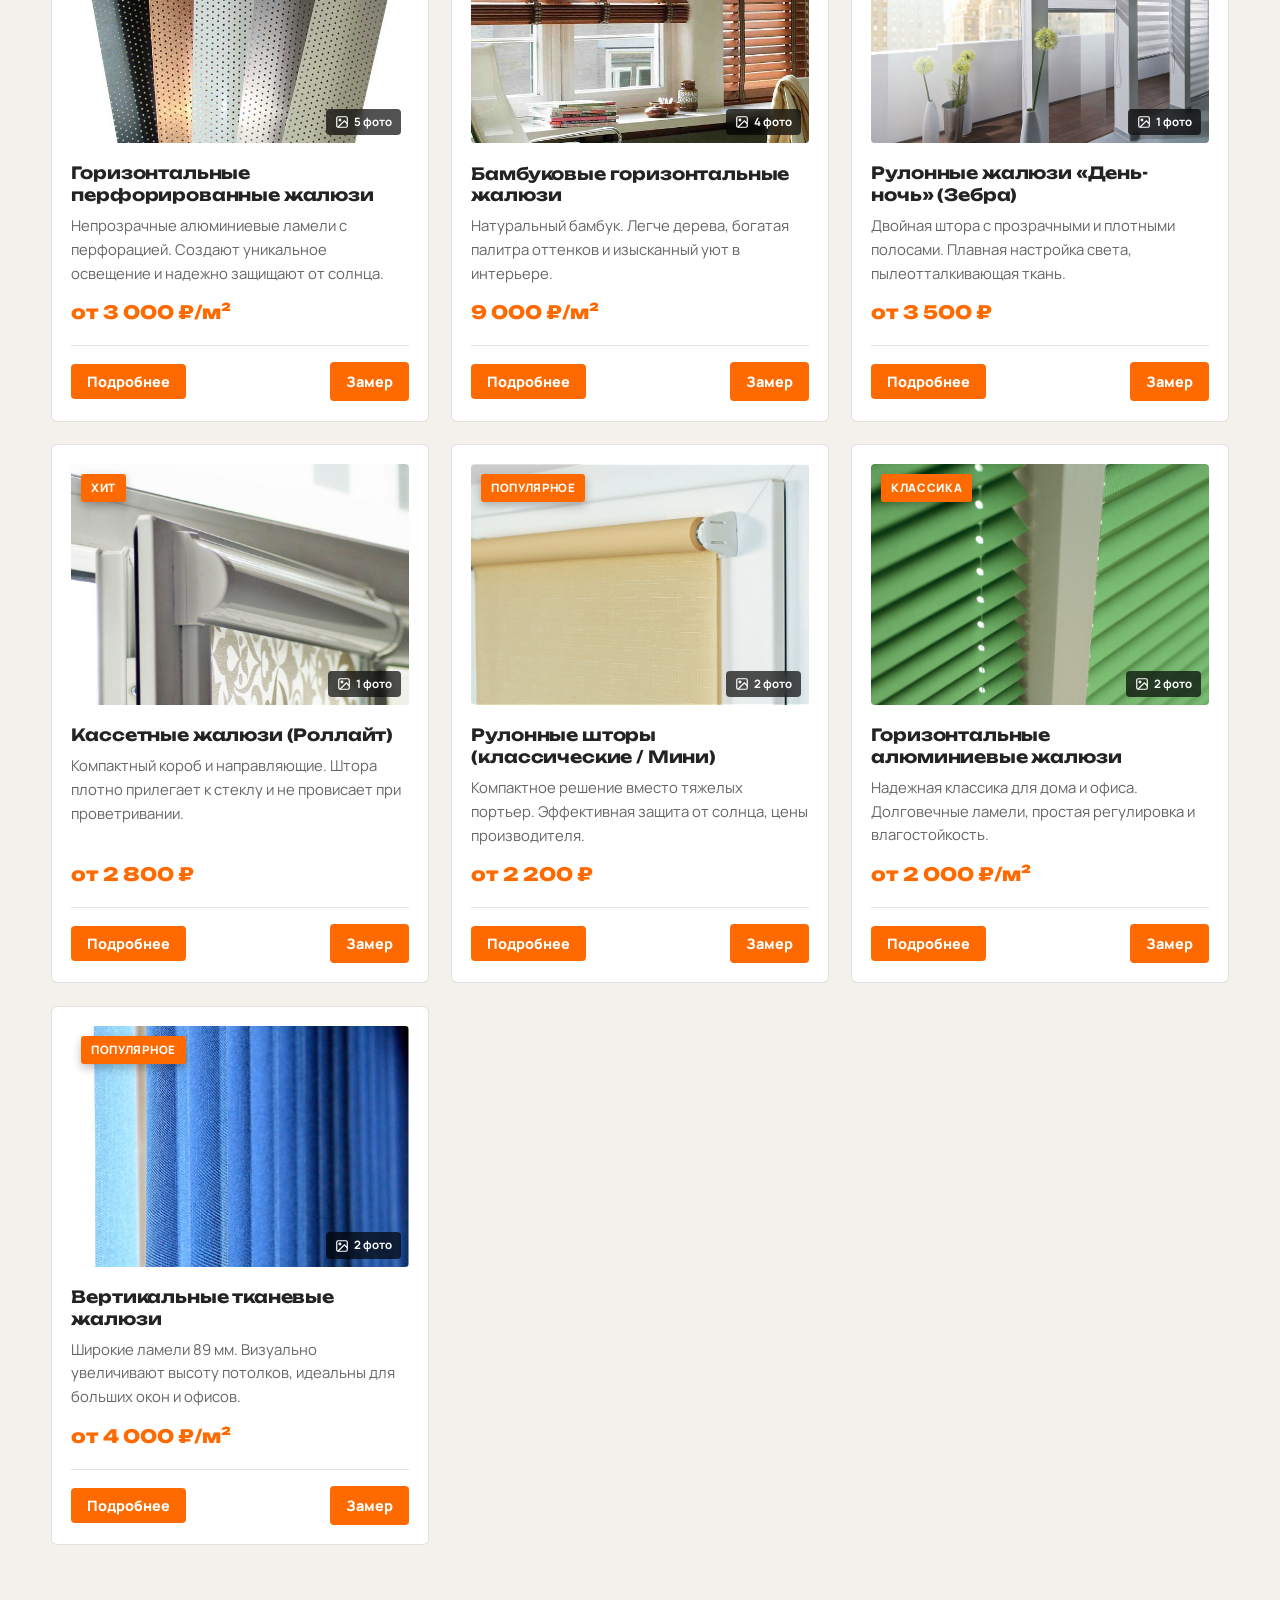
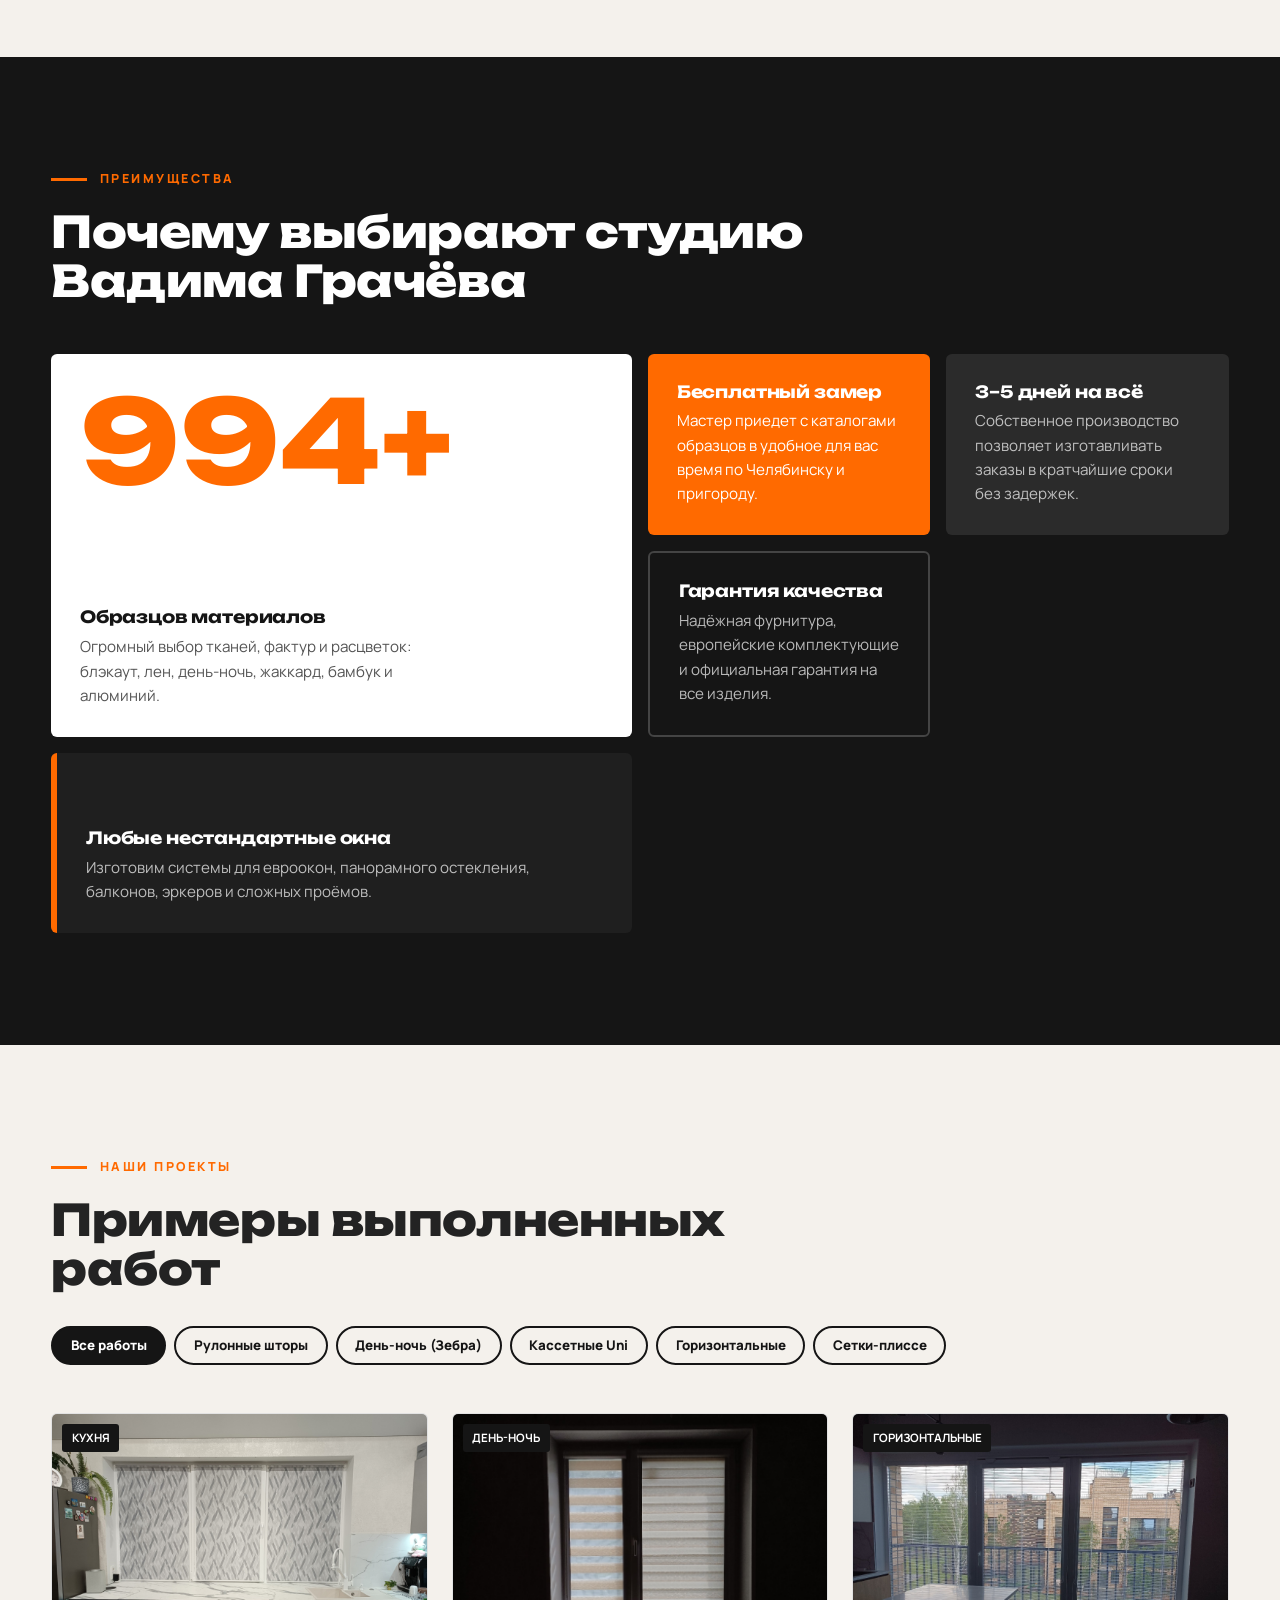
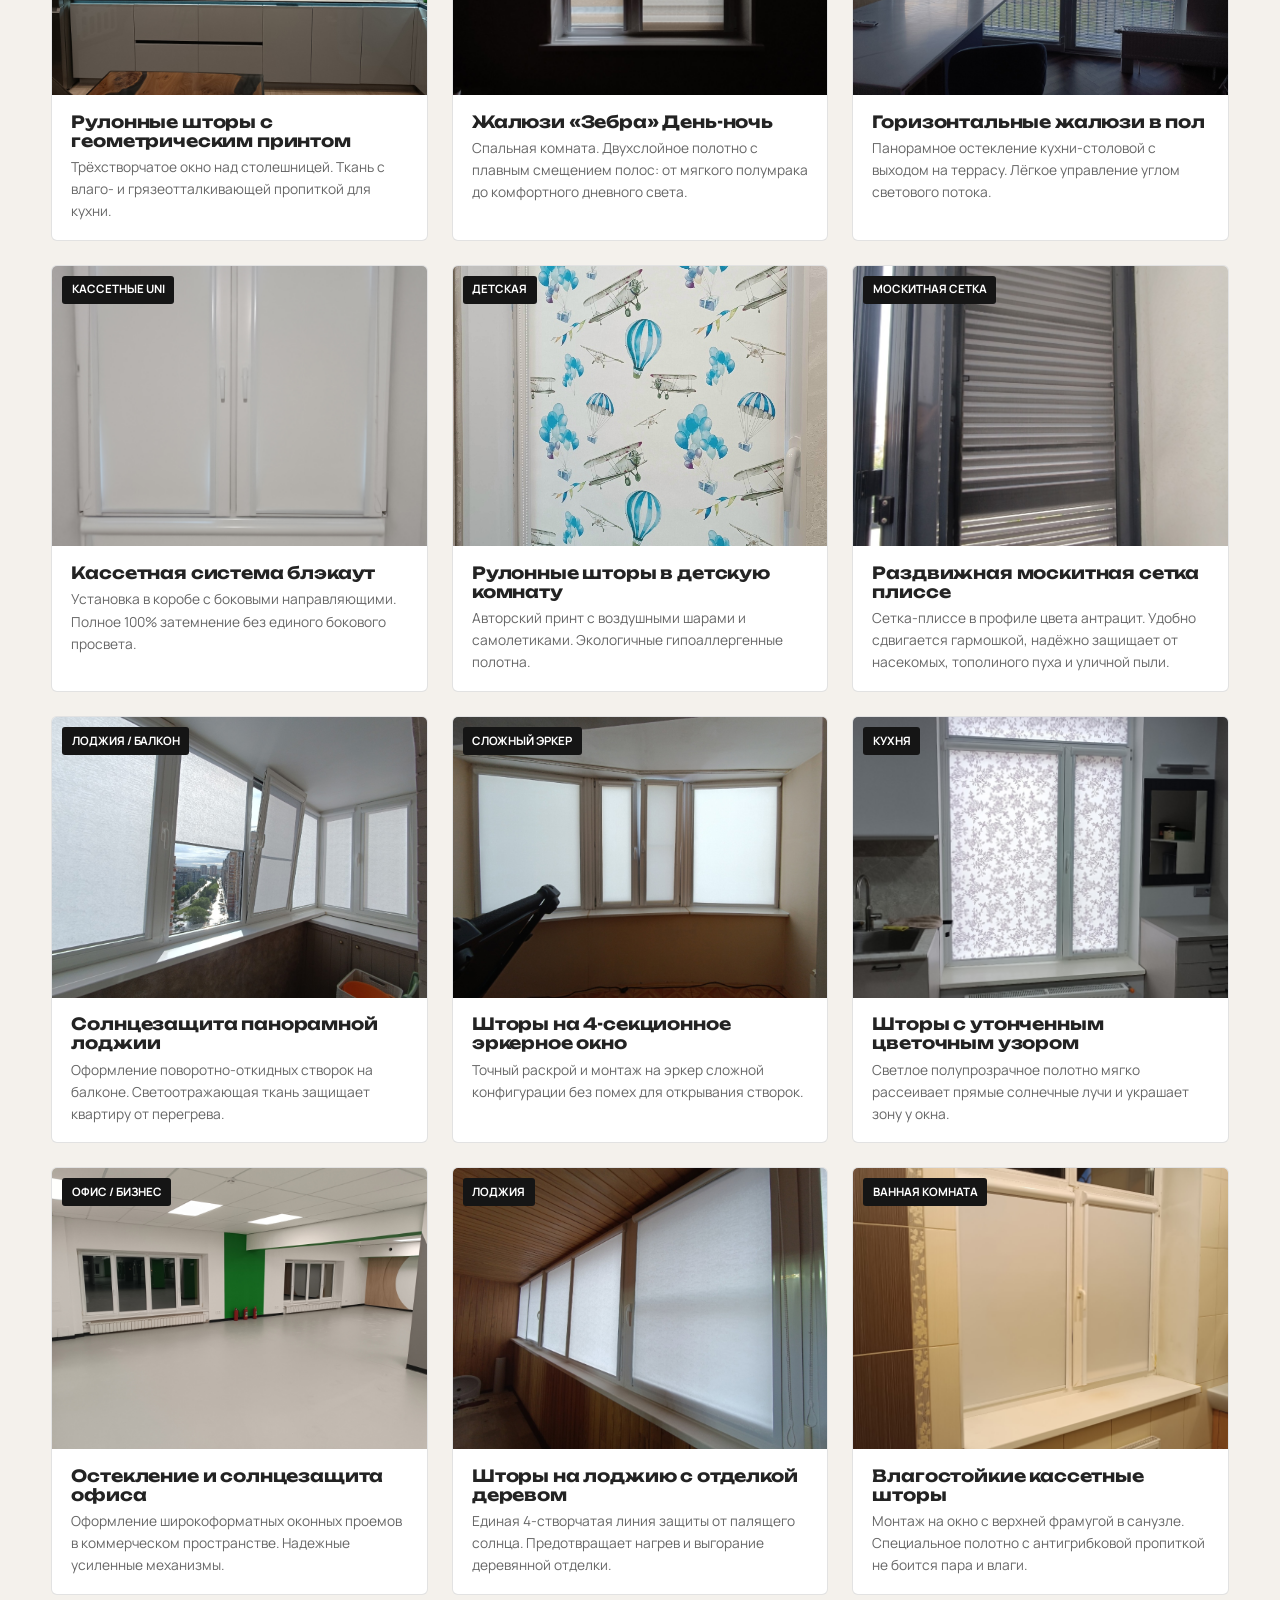
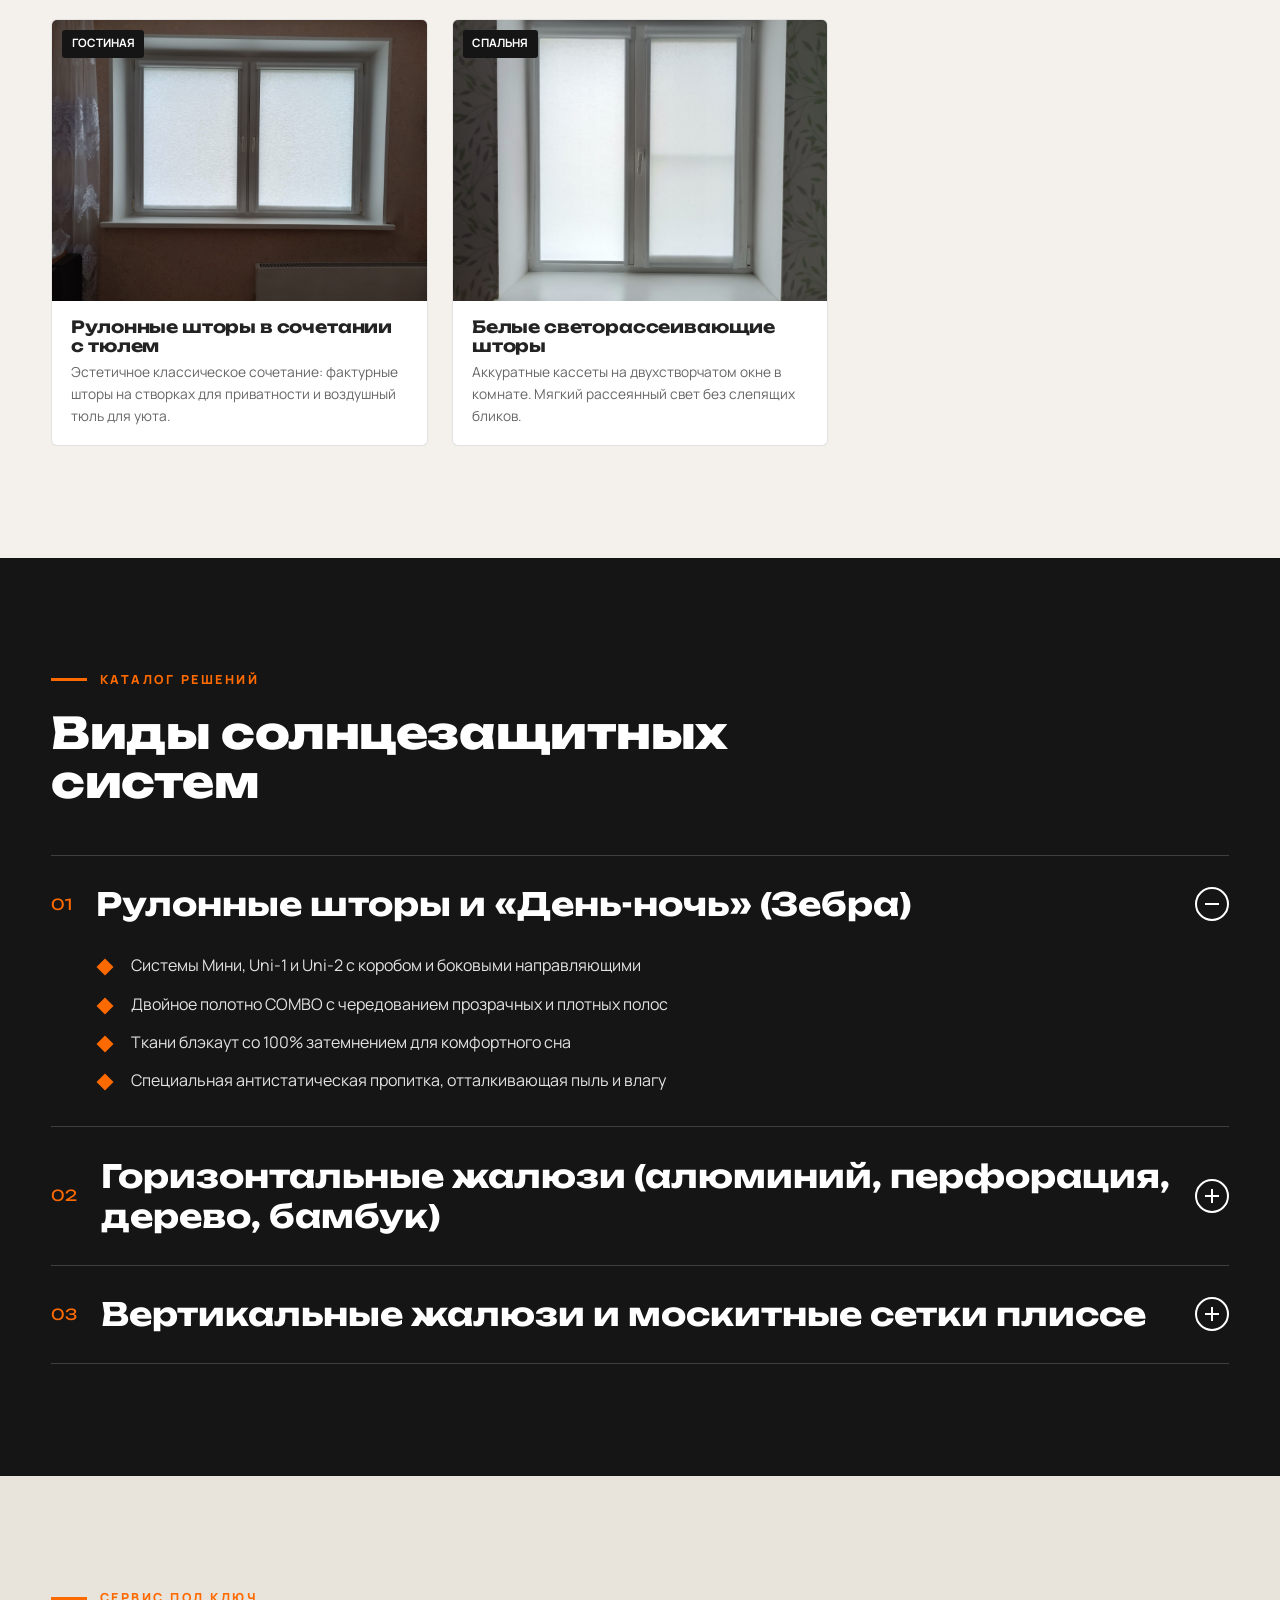
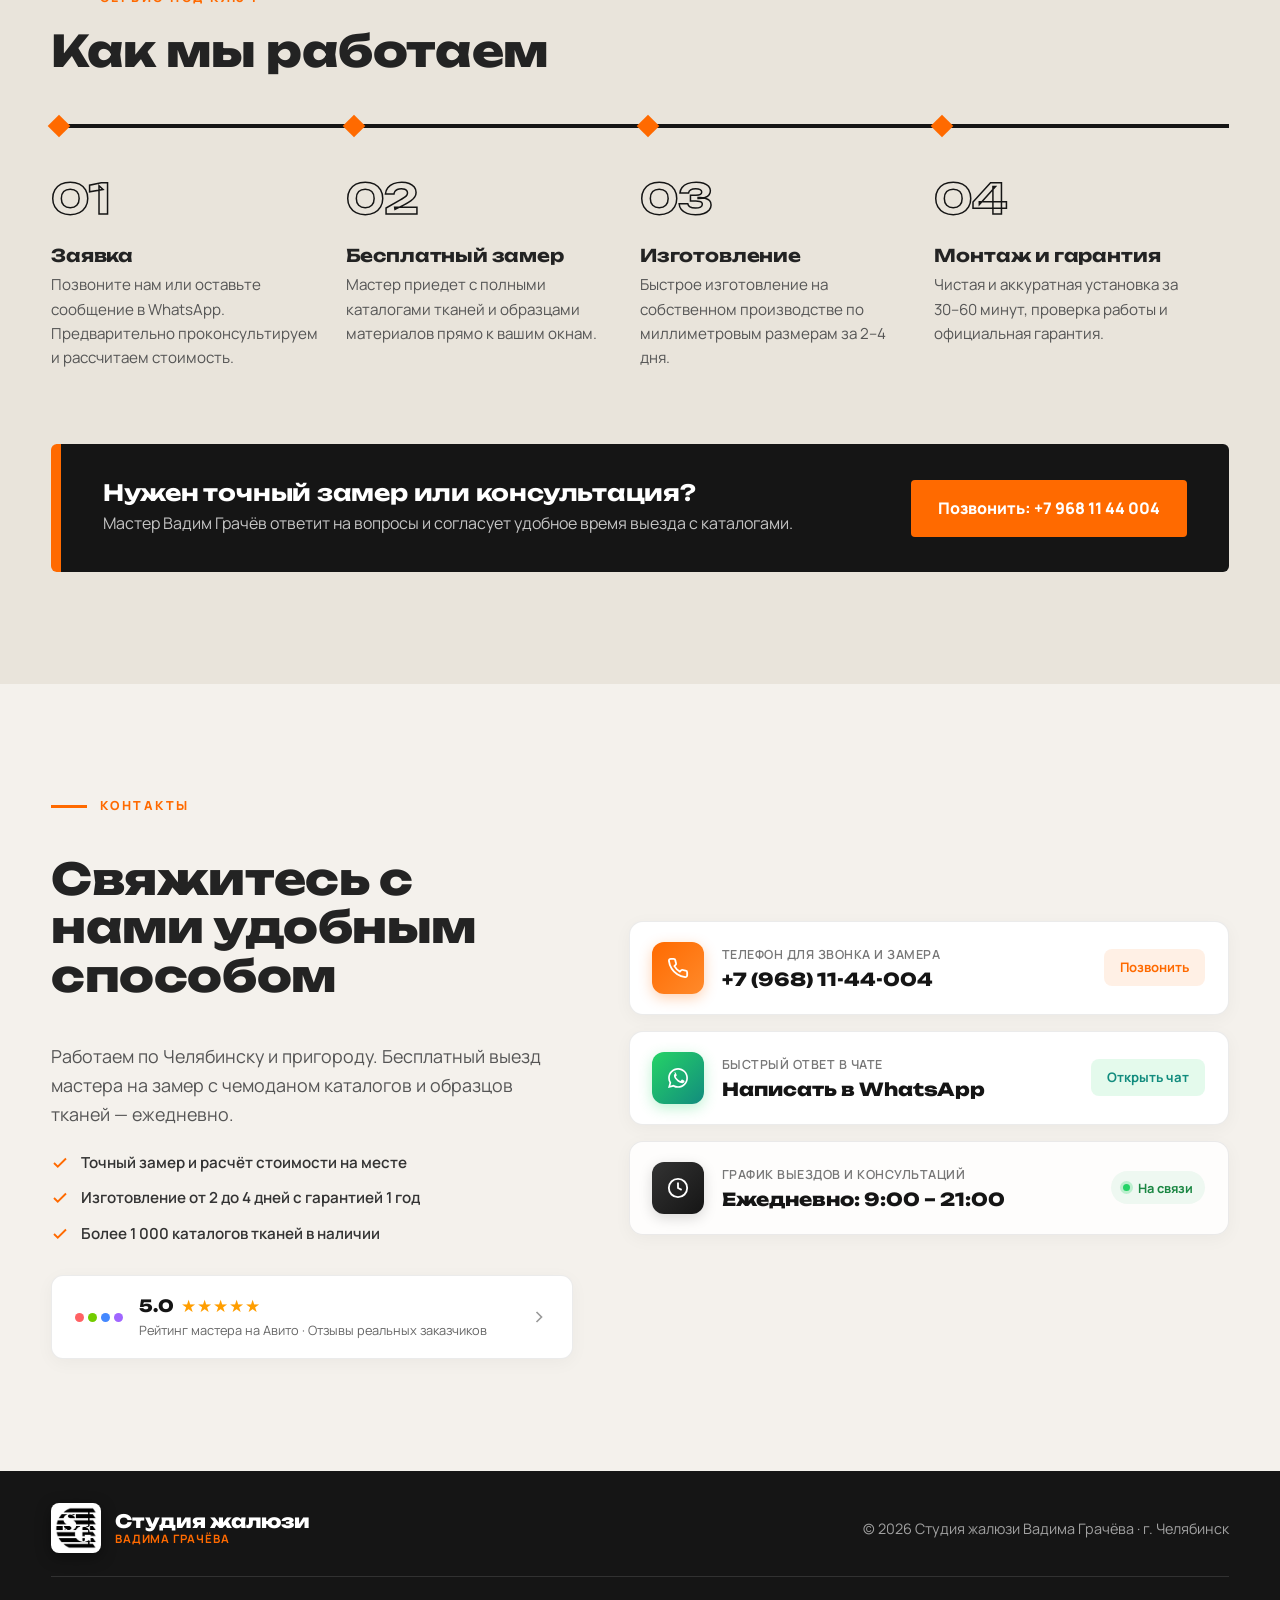
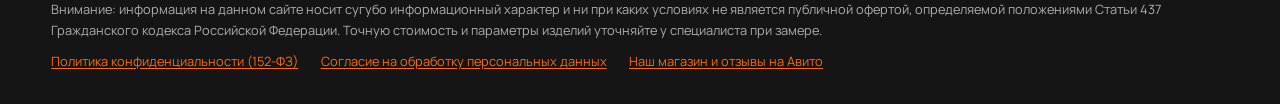
==== commit 9351b678: "Update prices for perforated blinds, remove roman shades, and set pleated mosquito net card" ====
--- a/site.html
+++ b/site.html
@@ -3,13 +3,13 @@
   <head>
     <meta charset="UTF-8" />
     <meta name="viewport" content="width=device-width, initial-scale=1.0" />
-    <title>Жалюзи и рулонные шторы в Челябинске — Студия Вадима Грачёва</title>
-    <meta name="description" content="Изготовление жалюзи и рулонных штор в Челябинске по ценам производителя. Большой выбор тканей, бесплатный выезд замерщика с образцами. Звоните: +7 (968) 11-44-004." />
+    <title>Жалюзи и рулонные шторы в Челябинске — Мастер Макс</title>
+    <meta name="description" content="Изготовление жалюзи и рулонных штор в Челябинске по ценам производителя. Срок изготовления 3-5 дней. Звоните: +7 (968) 11-44-004." />
     <meta name="theme-color" content="#151515" />
 
     <!-- Open Graph -->
-    <meta property="og:title" content="Жалюзи и рулонные шторы в Челябинске — Студия Вадима Грачёва" />
-    <meta property="og:description" content="Изготовление жалюзи и рулонных штор по вашим размерам за 2-4 дня. Бесплатный замер с каталогами образцов в Челябинске." />
+    <meta property="og:title" content="Жалюзи и рулонные шторы в Челябинске — Мастер Макс" />
+    <meta property="og:description" content="Изготовление жалюзи и рулонных штор по вашим размерам за 3-5 дней. Бесплатный замер с каталогами образцов в Челябинске." />
     <meta property="og:type" content="website" />
     <meta property="og:locale" content="ru_RU" />
 
@@ -25,7 +25,7 @@
   </head>
   <body>
     <!-- SITE INTRO (CURTAIN SLIDE EFFECT) -->
-    <div class="site-intro" id="siteIntro" aria-label="Интро заставка Студия жалюзи Вадима Грачёва">
+    <div class="site-intro" id="siteIntro" aria-label="Интро заставка Студия жалюзи">
       <div class="intro-curtains-layer" aria-hidden="true">
         <div class="intro-curtain curtain-left"></div>
         <div class="intro-curtain curtain-right"></div>
@@ -35,11 +35,11 @@
         <div class="intro-logo-box">
           <div class="intro-logo-glow"></div>
           <div class="intro-logo-badge">
-            <img src="./img/logo.png" alt="Студия жалюзи Вадима Грачёва" />
+            <img src="./img/logo.png" alt="Студия жалюзи Мастера Макса" />
           </div>
         </div>
         <div class="intro-brand-title">Студия жалюзи</div>
-        <div class="intro-brand-sub">Вадима Грачёва</div>
+        <div class="intro-brand-sub">Мастер Макс</div>
         <p class="intro-tagline">Рулонные шторы · День-Ночь · Кассетные системы · Жалюзи</p>
         <div class="intro-loader-track">
           <div class="intro-loader-bar"></div>
@@ -49,10 +49,10 @@
 
     <header class="nav" id="nav">
       <a href="#top" class="logo">
-        <img src="./img/logo-transparent.png" alt="Студия жалюзи Вадима Грачёва" class="logo-img" />
+        <img src="./img/logo-transparent.png" alt="Студия жалюзи Мастера Макса" class="logo-img" />
         <span class="logo-text">
           <b>Студия жалюзи</b>
-          <small>Вадима Грачёва</small>
+          <small>Мастер Макс</small>
         </span>
       </a>
       <nav class="nav-links" id="navLinks">
@@ -80,10 +80,10 @@
 
           <div class="hero-body">
             <div class="hero-left">
-              <p class="lead reveal d1">Профессиональное изготовление рулонных штор, систем «День-ночь» (Зебра), горизонтальных, кассетных и римских штор по точным размерам ваших окон за 2–4 дня. Бесплатный выезд мастера на замер с каталогами образцов тканей!</p>
+              <p class="lead reveal d1">Профессиональное изготовление рулонных штор, систем «День-ночь» (Зебра), горизонтальных, кассетных жалюзи и москитных сеток плиссе по точным размерам ваших окон за 3–5 дней. Бесплатный выезд мастера на замер с каталогами образцов тканей!</p>
               <div class="hero-cta reveal d2">
-                <a href="tel:+79681144004" class="btn btn-orange">Вызвать замерщика: +7 968 11 44 004</a>
-                <a href="https://wa.me/79681144004" target="_blank" rel="noopener" class="btn btn-black">Написать в WhatsApp</a>
+                <a href="tel:+79681144004" class="btn btn-orange">Вызвать мастера: +7 968 11 44 004</a>
+                <a href="#products" class="btn btn-black">Каталог товаров</a>
               </div>
               <div style="margin-top: 1.4rem;" class="reveal d2">
                 <a href="https://www.avito.ru/brands/i8757937" target="_blank" rel="noopener" class="avito-badge">
@@ -93,7 +93,7 @@
               </div>
               <dl class="facts reveal d3">
                 <div><dt data-count="10" data-suffix="+">0</dt><dd>лет опыта работы</dd></div>
-                <div><dt>2–4</dt><dd>дня изготовление</dd></div>
+                <div><dt>3–5</dt><dd>дней изготовление</dd></div>
                 <div><dt data-count="0" data-suffix=" ₽">0</dt><dd>бесплатный выезд на замер</dd></div>
               </dl>
             </div>
@@ -117,7 +117,7 @@
             <a href="#products">День-ночь (Зебра)</a><b></b>
             <a href="#products">Горизонтальные жалюзи</a><b></b>
             <a href="#products">Кассетные системы</a><b></b>
-            <a href="#products">Римские шторы</a>
+            <a href="#gallery">Москитные сетки плиссе</a>
           </div>
         </div>
       </section>
@@ -137,7 +137,6 @@
               <button class="chip" data-f="roll">Рулонные шторы</button>
               <button class="chip" data-f="kasset">Кассетные</button>
               <button class="chip" data-f="daynight">День-ночь (Зебра)</button>
-              <button class="chip" data-f="roman">Римские шторы</button>
             </div>
           </div>
 
@@ -155,8 +154,7 @@
               <h3>Горизонтальные перфорированные жалюзи</h3>
               <p>Непрозрачные алюминиевые ламели с перфорацией. Создают уникальное освещение и надежно защищают от солнца.</p>
               <div class="prod-price-box">
-                <span class="prod-price-now">от 1 800 ₽/м²</span>
-                <del class="prod-price-old">2 700 ₽</del>
+                <span class="prod-price-now">от 3 000 ₽/м²</span>
               </div>
               <div class="prod-foot">
                 <button type="button" class="btn-more">Подробнее</button>
@@ -178,27 +176,6 @@
               <p>Натуральный бамбук. Легче дерева, богатая палитра оттенков и изысканный уют в интерьере.</p>
               <div class="prod-price-box">
                 <span class="prod-price-now">9 000 ₽/м²</span>
-              </div>
-              <div class="prod-foot">
-                <button type="button" class="btn-more">Подробнее</button>
-                <a href="tel:+79681144004" onclick="event.stopPropagation()">Замер</a>
-              </div>
-            </article>
-
-            <!-- Товар 3: Римские тканевые шторы -->
-            <article class="prod prod-interactive" data-product-id="rimskie-shtory" data-c="roman">
-              <div class="prod-img">
-                <span class="prod-badge">Популярное</span>
-                <img src="./img/rimskie-shtory-1.png" alt="Римские тканевые шторы" />
-                <span class="prod-photos-count">
-                  <svg width="14" height="14" viewBox="0 0 24 24" fill="none" stroke="currentColor" stroke-width="2"><rect x="3" y="3" width="18" height="18" rx="2"/><circle cx="8.5" cy="8.5" r="1.5"/><path d="m21 15-5-5L5 21"/></svg>
-                  1 фото
-                </span>
-              </div>
-              <h3>Римские тканевые шторы</h3>
-              <p>Цельное тканевое полотно с изящными складками. Богатый выбор плотности и фактуры тканей.</p>
-              <div class="prod-price-box">
-                <span class="prod-price-now">12 000 ₽</span>
               </div>
               <div class="prod-foot">
                 <button type="button" class="btn-more">Подробнее</button>
@@ -330,7 +307,7 @@
               <p>Мастер приедет с каталогами образцов в удобное для вас время по Челябинску и пригороду.</p>
             </div>
             <div class="b reveal d2">
-              <h3>2–4 дня на всё</h3>
+              <h3>3–5 дней на всё</h3>
               <p>Собственное производство позволяет изготавливать заказы в кратчайшие сроки без задержек.</p>
             </div>
             <div class="b b-line reveal d2">
@@ -358,7 +335,8 @@
               <button class="chip" data-f="roll">Рулонные шторы</button>
               <button class="chip" data-f="daynight">День-ночь (Зебра)</button>
               <button class="chip" data-f="kasset">Кассетные Uni</button>
-              <button class="chip" data-f="horizontal">Горизонтальные и плиссе</button>
+              <button class="chip" data-f="horizontal">Горизонтальные</button>
+              <button class="chip" data-f="mosquito">Сетки-плиссе</button>
             </div>
           </div>
 
@@ -423,15 +401,15 @@
               </div>
             </div>
 
-            <!-- 6. Шторы плиссе в графитовом профиле -->
-            <div class="work-card" data-c="horizontal">
-              <div class="work-img">
-                <span class="work-badge">Шторы плиссе</span>
-                <img src="./img/works/work-plisse-graphite.jpg" alt="Шторы плиссе в графитовом профиле" loading="lazy" />
-              </div>
-              <div class="work-info">
-                <h3>Шторы плиссе в тёмном профиле</h3>
-                <p>Идеальное прилегание к раме цвета антрацит. Возможность открывания как сверху, так и снизу.</p>
+            <!-- 6. Москитная сетка плиссе в темном профиле -->
+            <div class="work-card" data-c="mosquito">
+              <div class="work-img">
+                <span class="work-badge">Москитная сетка</span>
+                <img src="./img/works/work-plisse-graphite.jpg" alt="Раздвижная москитная сетка плиссе в темном профиле" loading="lazy" />
+              </div>
+              <div class="work-info">
+                <h3>Раздвижная москитная сетка плиссе</h3>
+                <p>Сетка-плиссе в профиле цвета антрацит. Удобно сдвигается гармошкой, надёжно защищает от насекомых, тополиного пуха и уличной пыли.</p>
               </div>
             </div>
 
@@ -563,13 +541,13 @@
               </div></div>
             </div>
             <div class="row reveal d2">
-              <button class="row-head"><span class="row-n">03</span><span class="row-t">Римские и вертикальные шторы</span><span class="row-plus"></span></button>
+              <button class="row-head"><span class="row-n">03</span><span class="row-t">Вертикальные жалюзи и москитные сетки плиссе</span><span class="row-plus"></span></button>
               <div class="row-body"><div>
                 <ul class="checks">
-                  <li>Широкие вертикальные ламели 89 мм для офисов и панорамных окон</li>
-                  <li>Римские шторы с ровными складками из фактурных дизайнерских тканей</li>
-                  <li>Возможность комбинирования с классическими гардинами и тюлем</li>
-                  <li>Удобное плавное управление цепочкой или электроприводом</li>
+                  <li>Широкие вертикальные ламели 89 мм для офисов, кабинетов и панорамных окон</li>
+                  <li>Раздвижные москитные сетки плиссе для окон, балконных дверей и террас</li>
+                  <li>Удобное открывание гармошкой в любую сторону — сетка не провисает и не занимает места</li>
+                  <li>Надёжная защита от комаров, тополиного пуха и пыли с долговечным алюминиевым профилем</li>
                 </ul>
               </div></div>
             </div>
@@ -735,8 +713,8 @@
             <span class="modal-badge-tag" id="modalBadge">В наличии · Под заказ</span>
             <h2 class="modal-title" id="modalTitle">Горизонтальные перфорированные жалюзи</h2>
             <div class="modal-prices">
-              <span class="modal-price-val" id="modalPrice">от 1 800 ₽/м²</span>
-              <del class="modal-old-price-val" id="modalOldPrice">2 700 ₽</del>
+              <span class="modal-price-val" id="modalPrice">от 3 000 ₽/м²</span>
+              <del class="modal-old-price-val" id="modalOldPrice"></del>
             </div>
             <div class="modal-desc-body" id="modalDesc"></div>
             <div class="modal-cta-buttons">
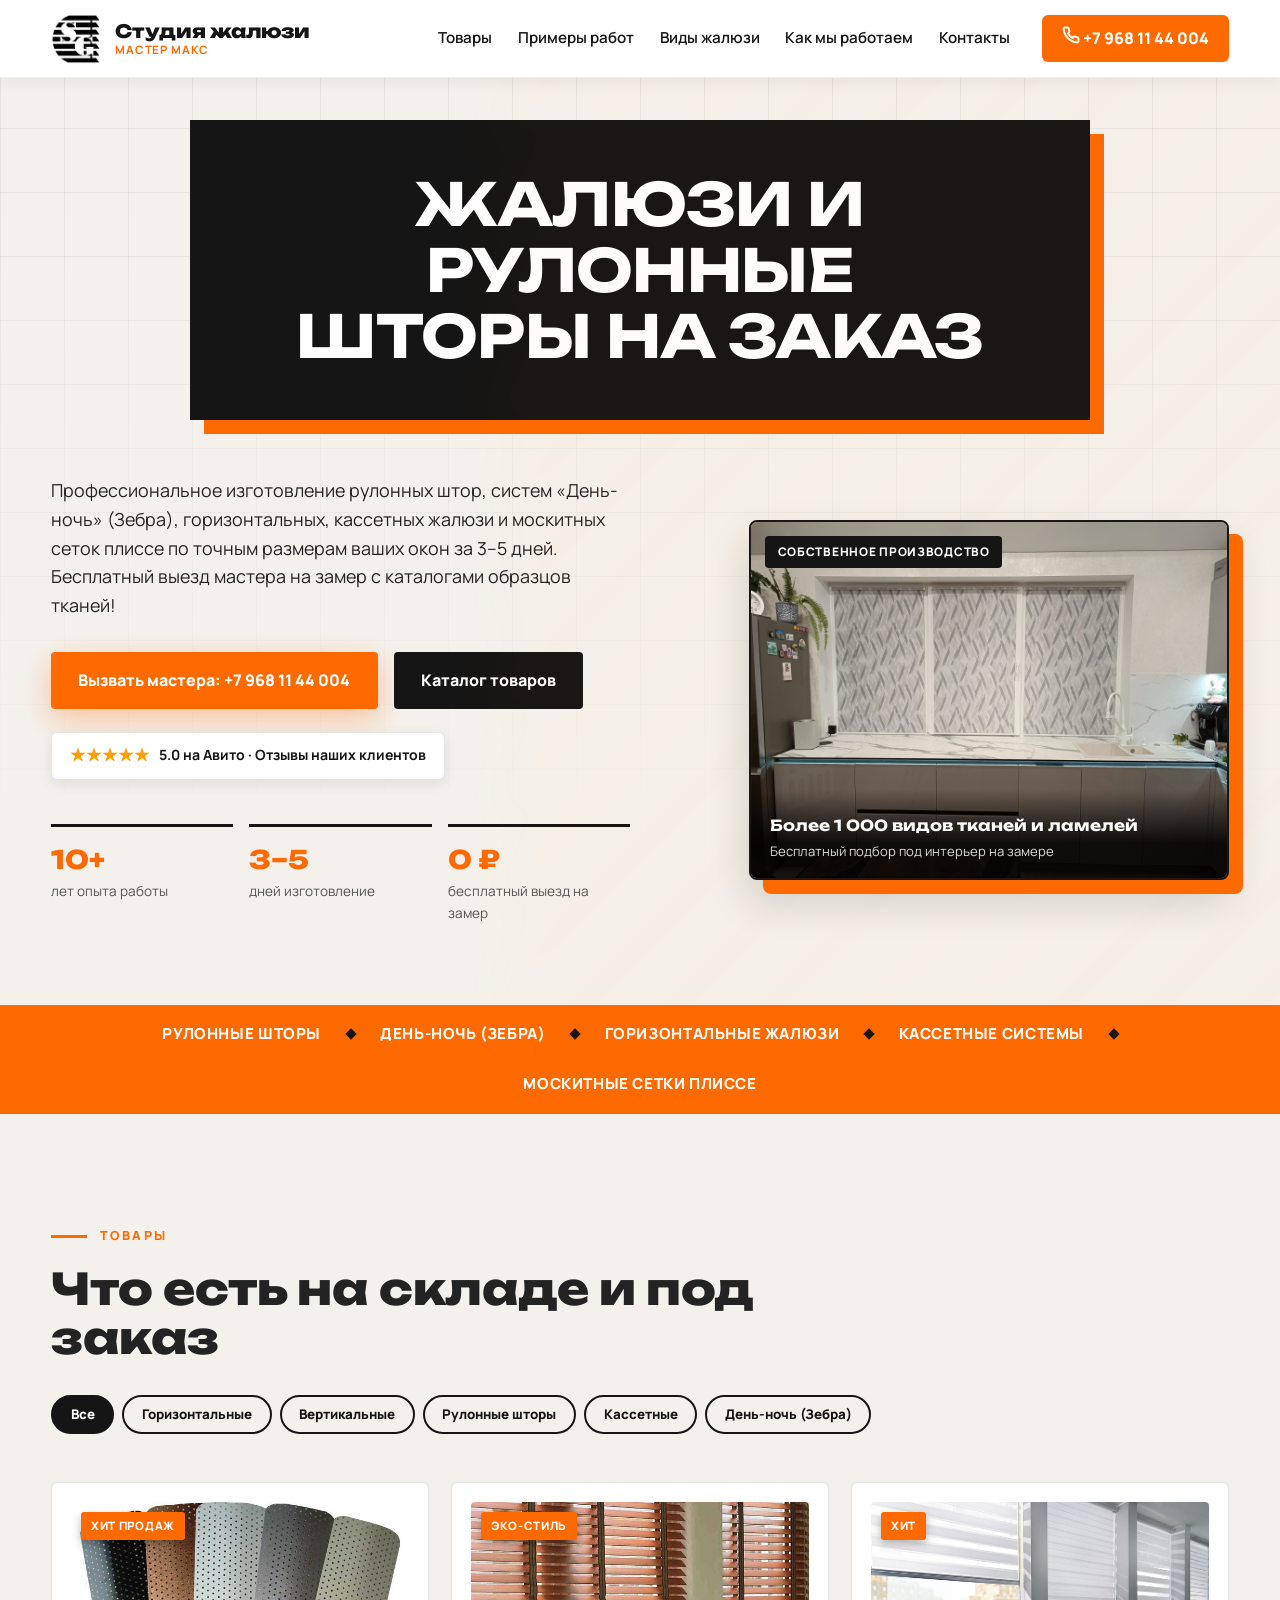
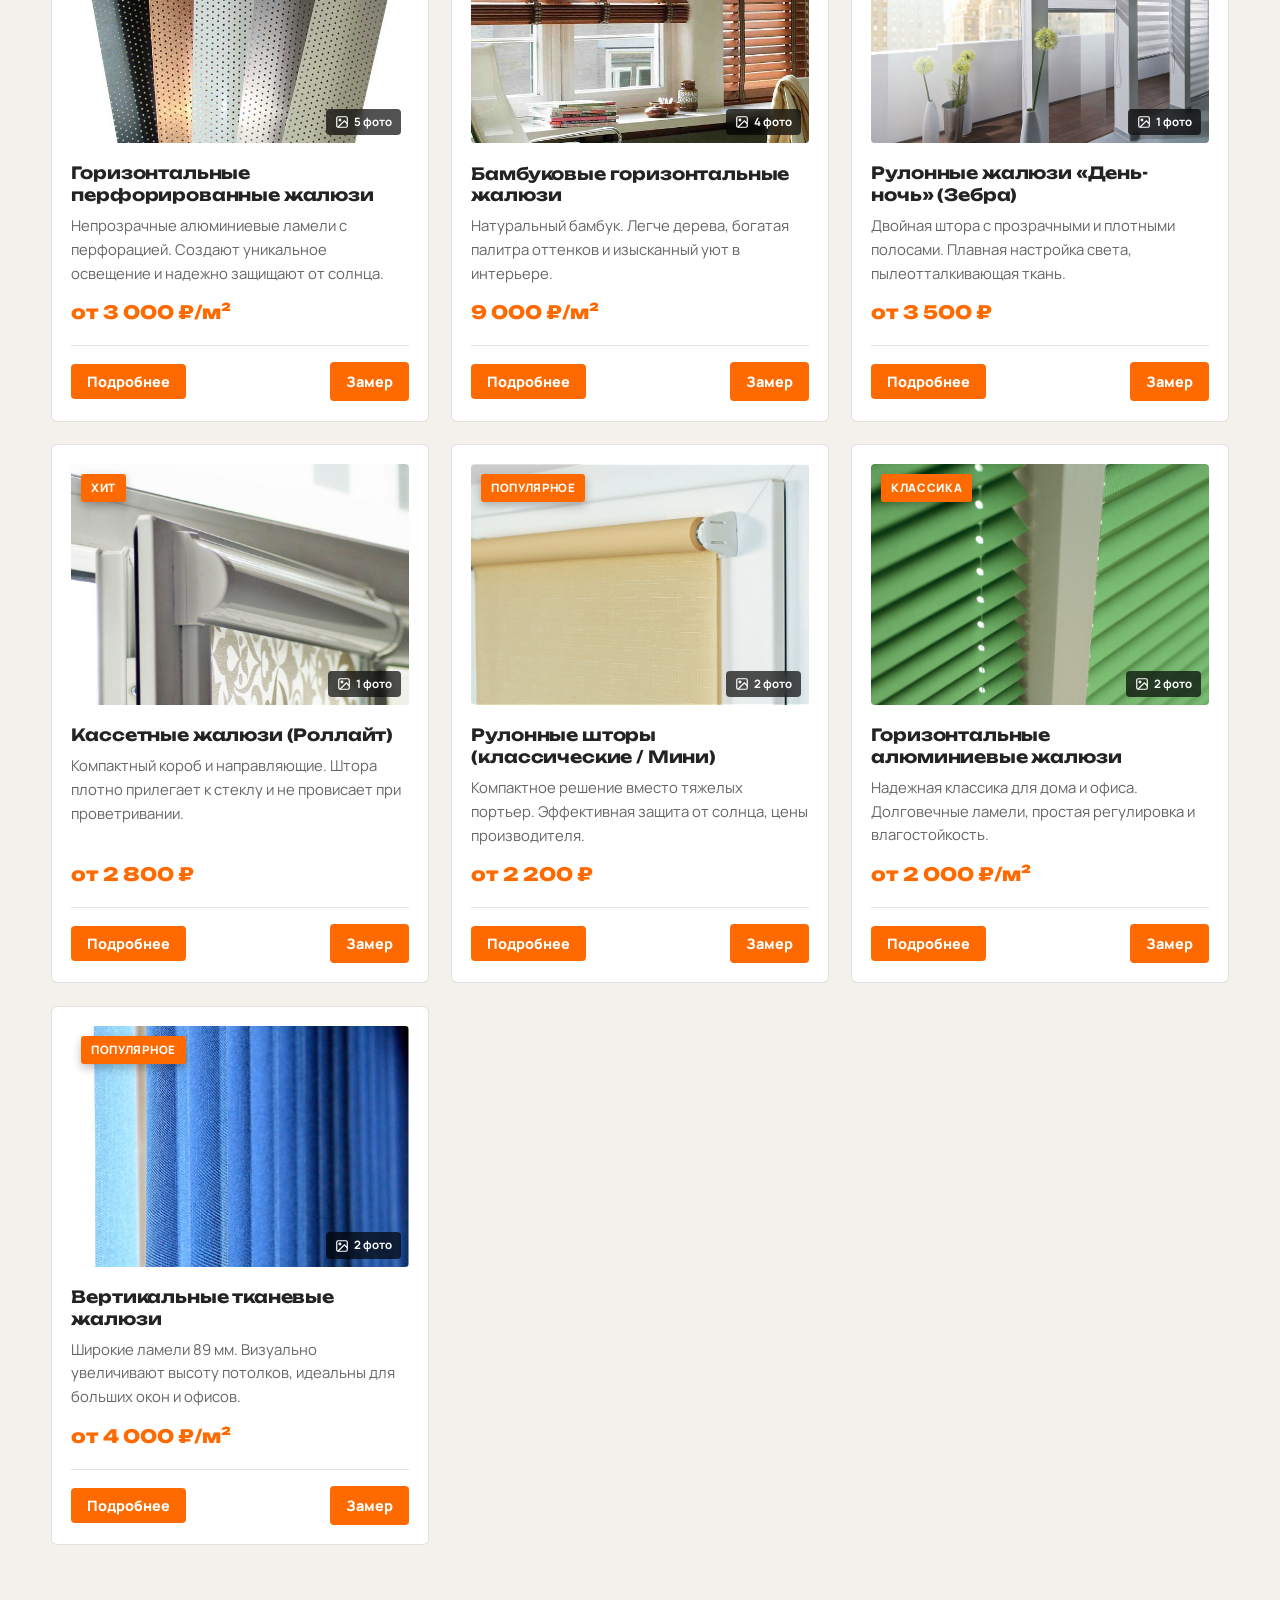
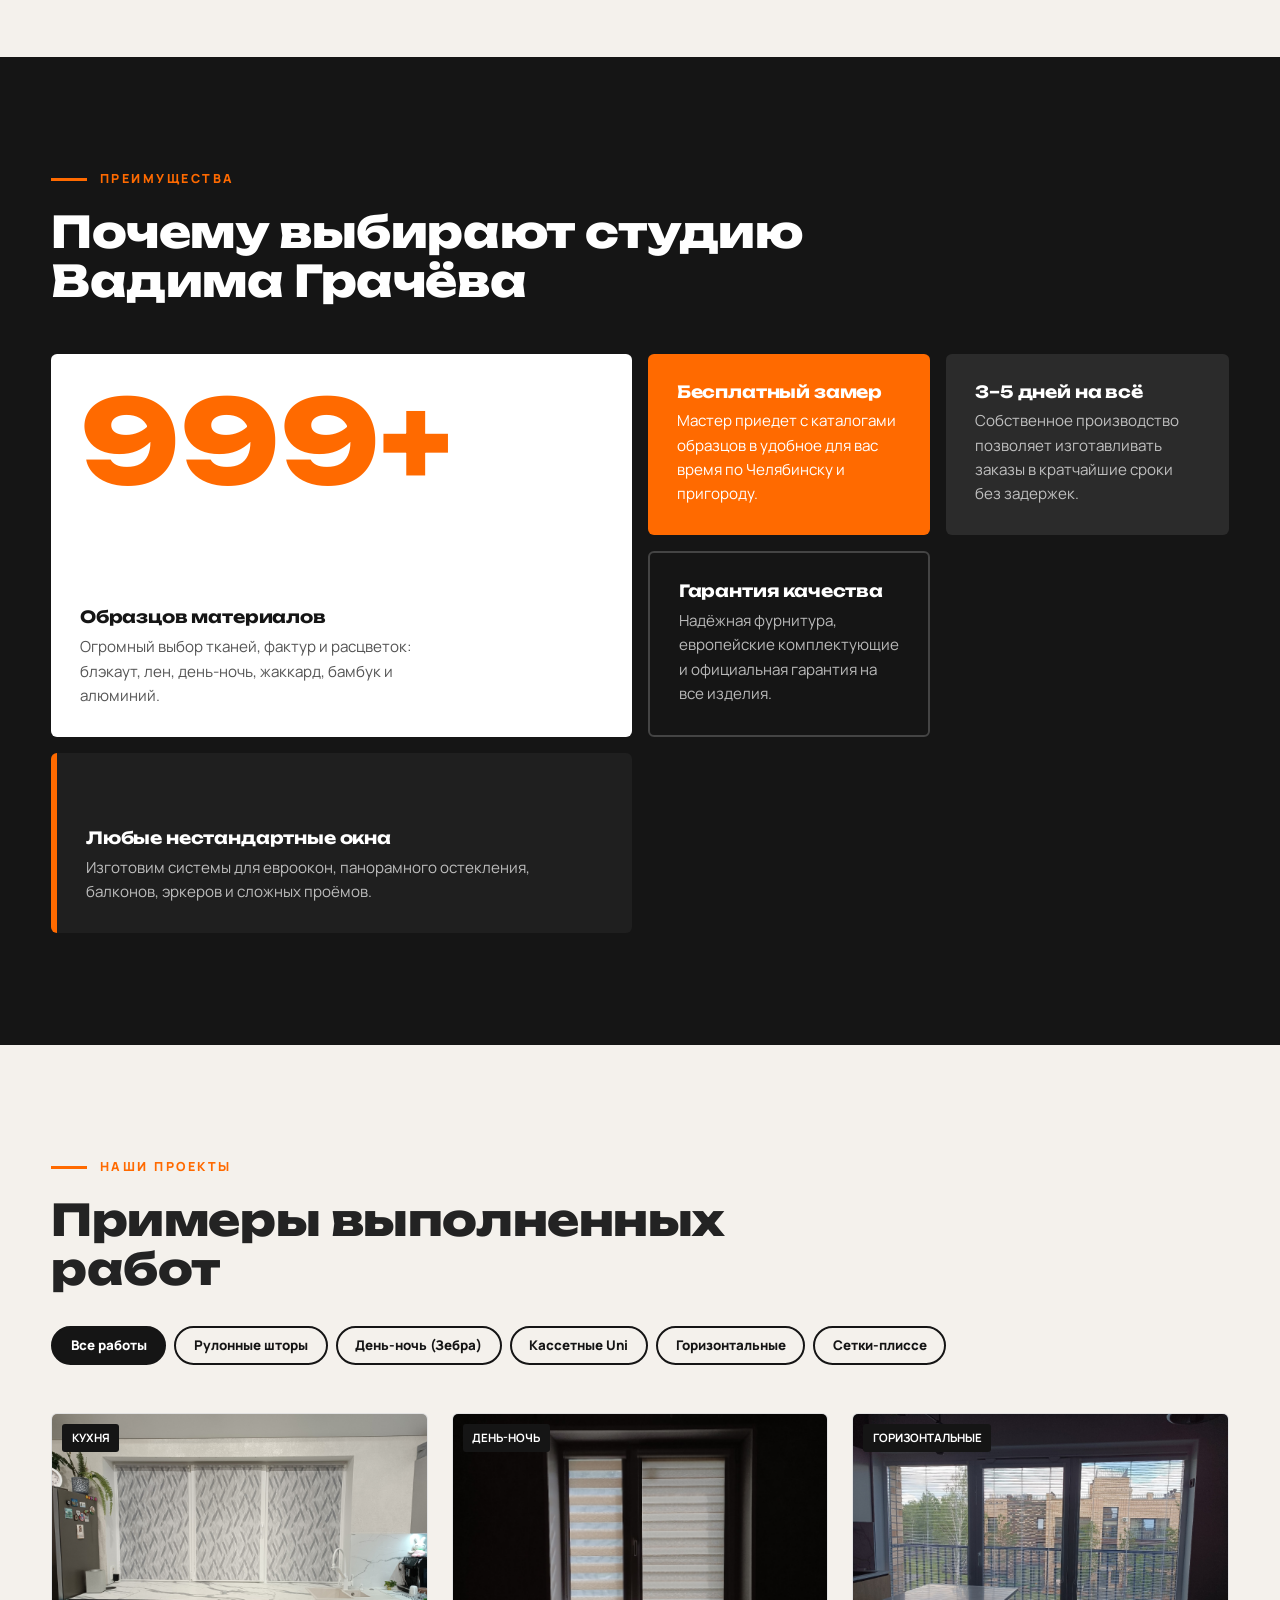
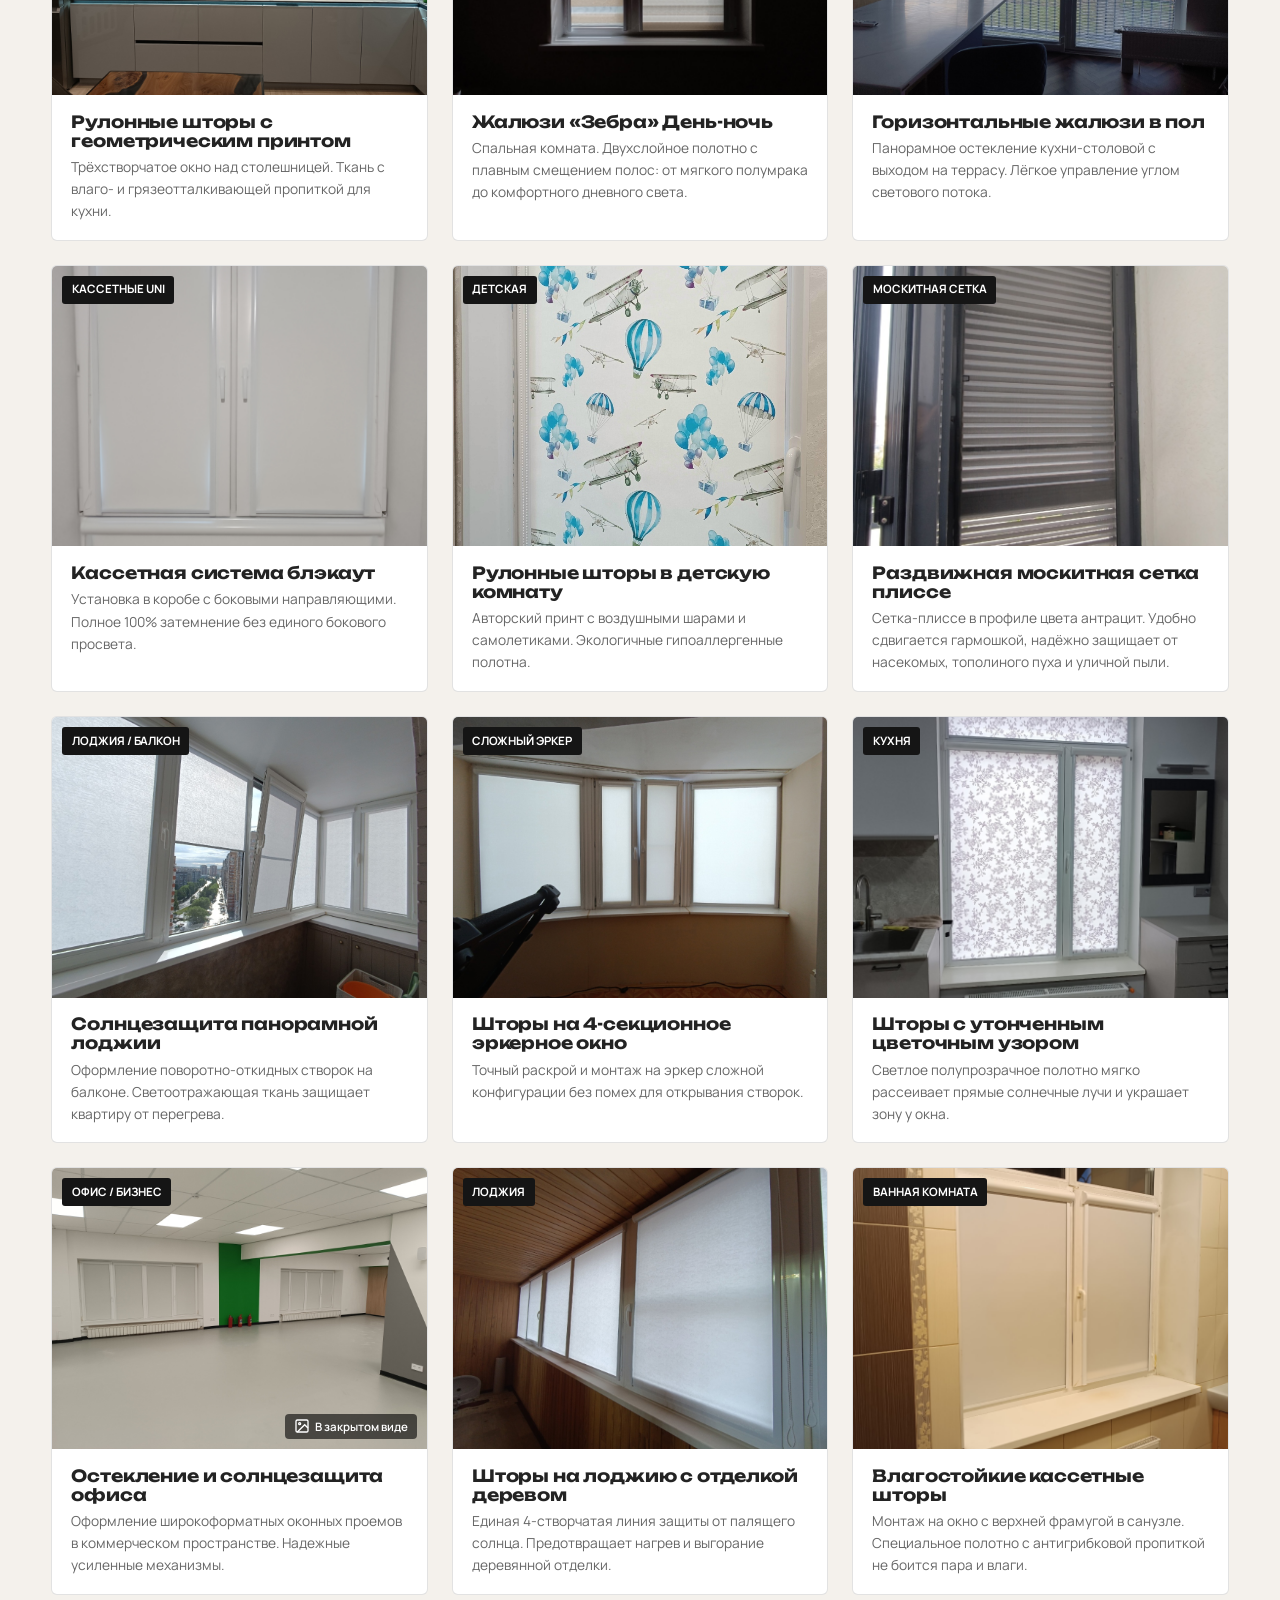
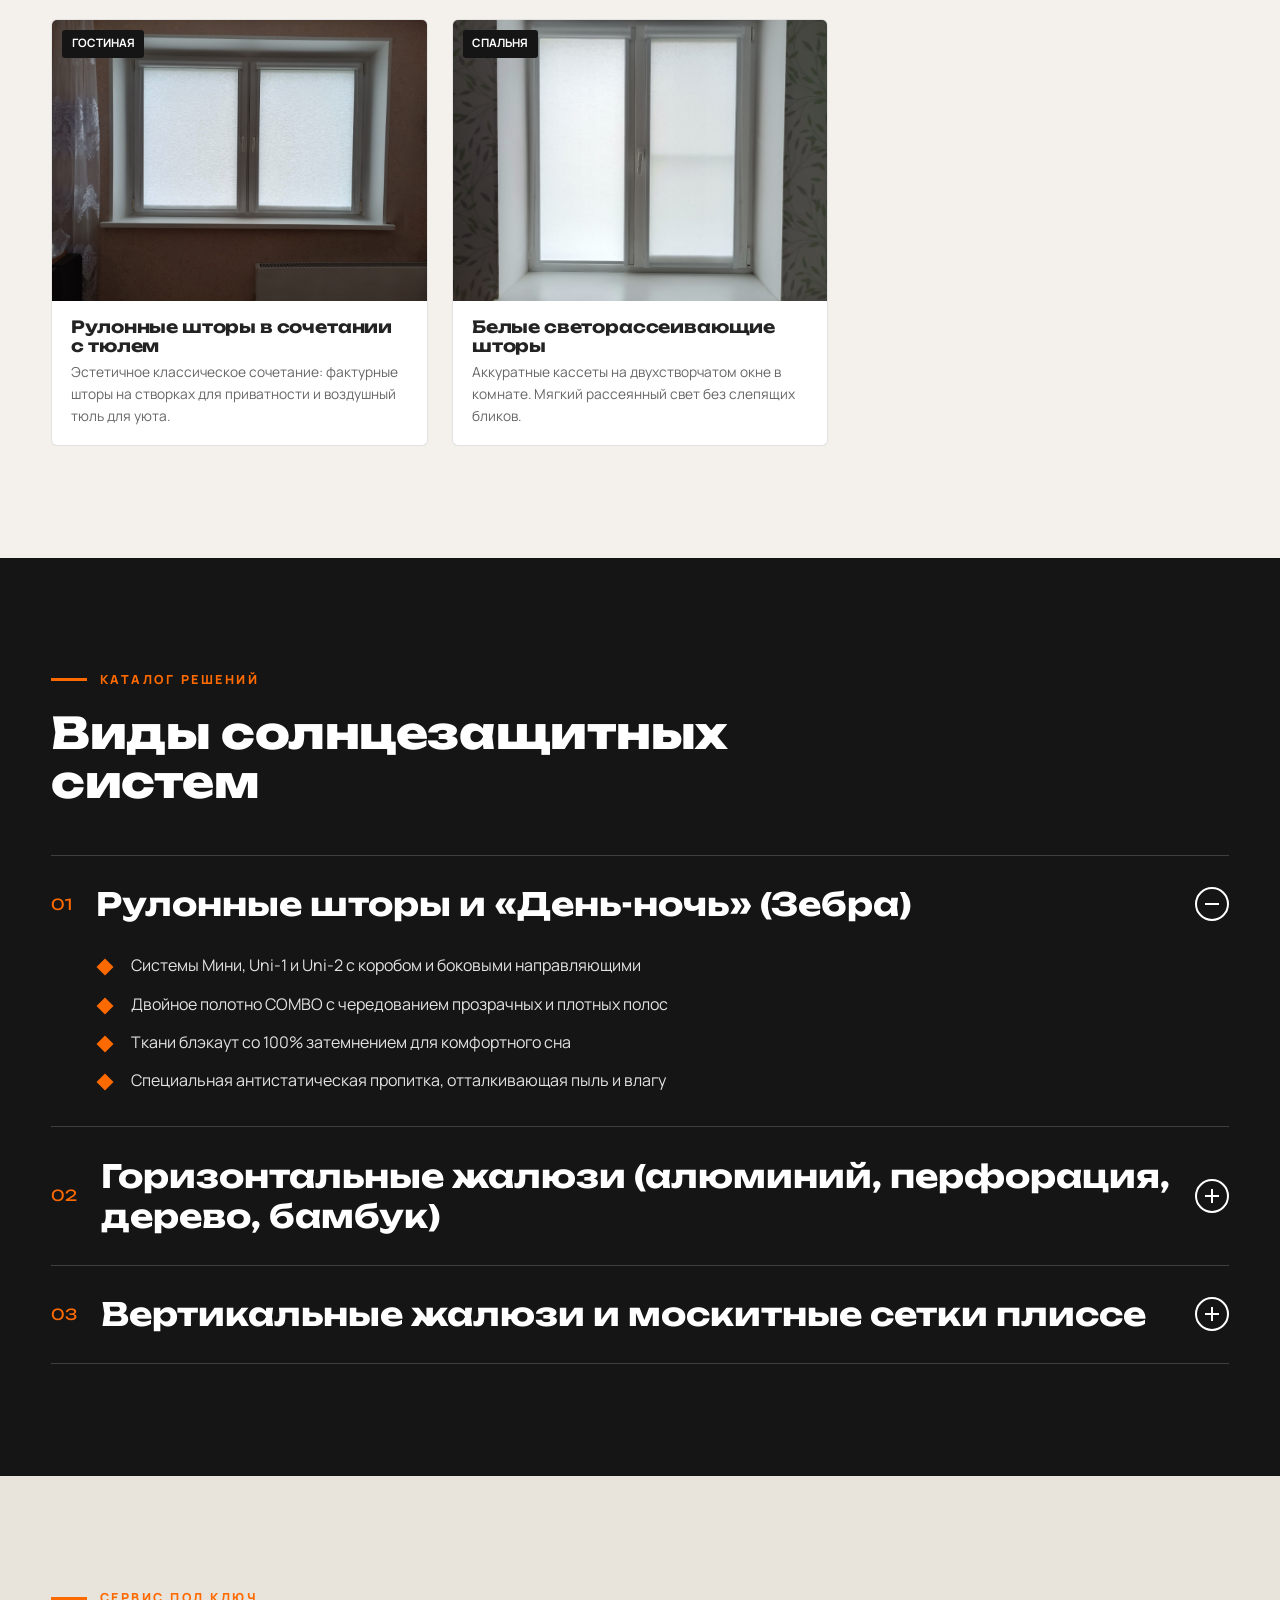
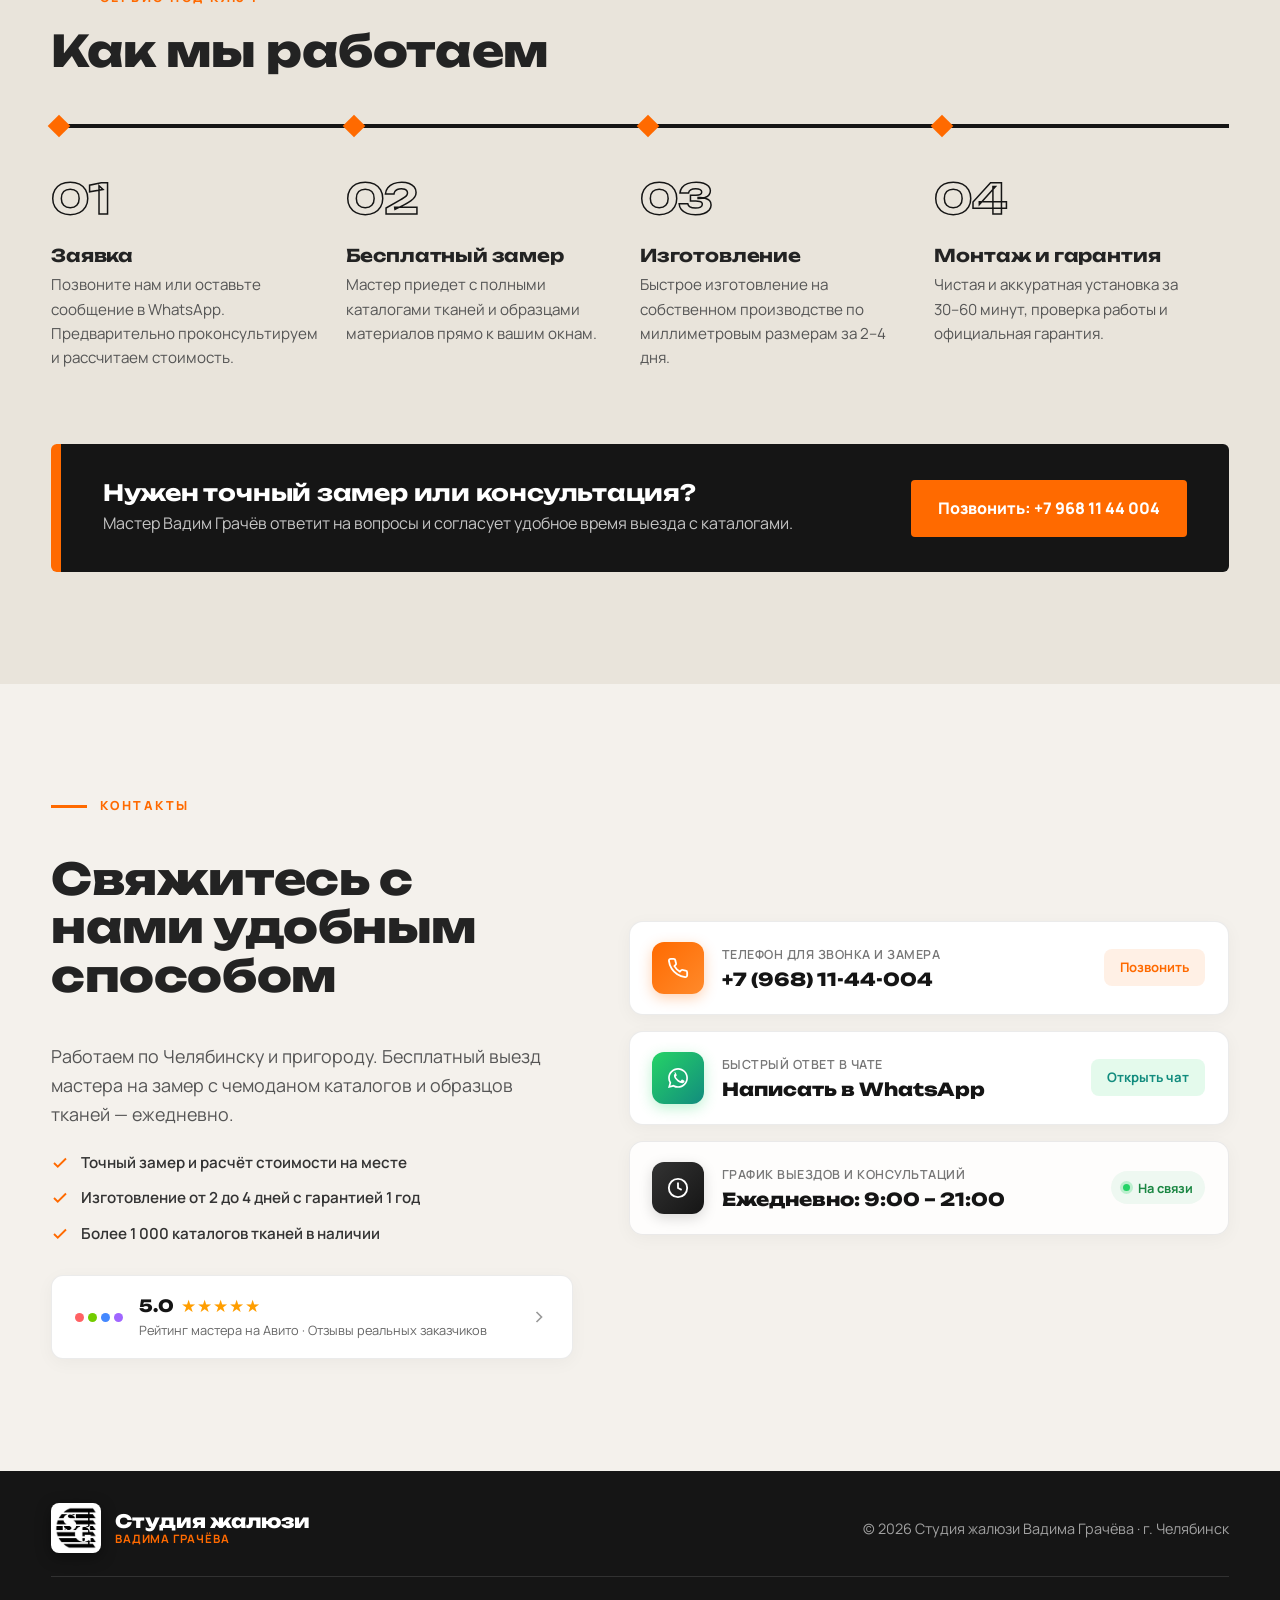
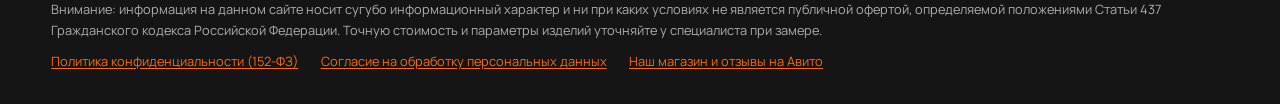
==== commit a9a40426: "Add photo toggle (before/after) to office gallery card with closed-view photo" ====
--- a/site.html
+++ b/site.html
@@ -451,9 +451,13 @@
 
             <!-- 10. Комплексное оформление офиса -->
             <div class="work-card" data-c="roll horizontal">
-              <div class="work-img">
+              <div class="work-img work-img--toggle" data-photos='["./img/works/work-office-hall-closed.jpg","./img/works/work-office-hall.png"]' data-labels='["В закрытом виде","Шторы открыты"]'>
                 <span class="work-badge">Офис / Бизнес</span>
-                <img src="./img/works/work-office-hall.png" alt="Комплексное оформление окон офисного зала" loading="lazy" />
+                <img src="./img/works/work-office-hall-closed.jpg" alt="Офисные жалюзи в закрытом виде" loading="lazy" />
+                <button class="work-toggle-btn" type="button" aria-label="Переключить фото">
+                  <svg width="16" height="16" viewBox="0 0 24 24" fill="none" stroke="currentColor" stroke-width="2"><rect x="3" y="3" width="18" height="18" rx="2"/><circle cx="8.5" cy="8.5" r="1.5"/><path d="m21 15-5-5L5 21"/></svg>
+                  <span class="work-toggle-label">В закрытом виде</span>
+                </button>
               </div>
               <div class="work-info">
                 <h3>Остекление и солнцезащита офиса</h3>
--- a/site.css
+++ b/site.css
@@ -1094,6 +1094,33 @@
   color: #666;
 }
 
+/* Photo toggle button for work cards with multiple images */
+.work-toggle-btn {
+  position: absolute;
+  bottom: 10px;
+  right: 10px;
+  z-index: 3;
+  display: flex;
+  align-items: center;
+  gap: 5px;
+  background: rgba(0,0,0,0.60);
+  color: #fff;
+  border: none;
+  border-radius: 4px;
+  padding: 0.3rem 0.55rem;
+  font-size: 0.72rem;
+  font-weight: 600;
+  cursor: pointer;
+  transition: background 0.2s;
+  white-space: nowrap;
+}
+.work-toggle-btn:hover {
+  background: var(--orange);
+}
+.work-toggle-btn svg {
+  flex-shrink: 0;
+}
+
 /* ==========================================================================
    HERO SUNBEAM & AMBIENT BLINDS EFFECT
    ========================================================================== */
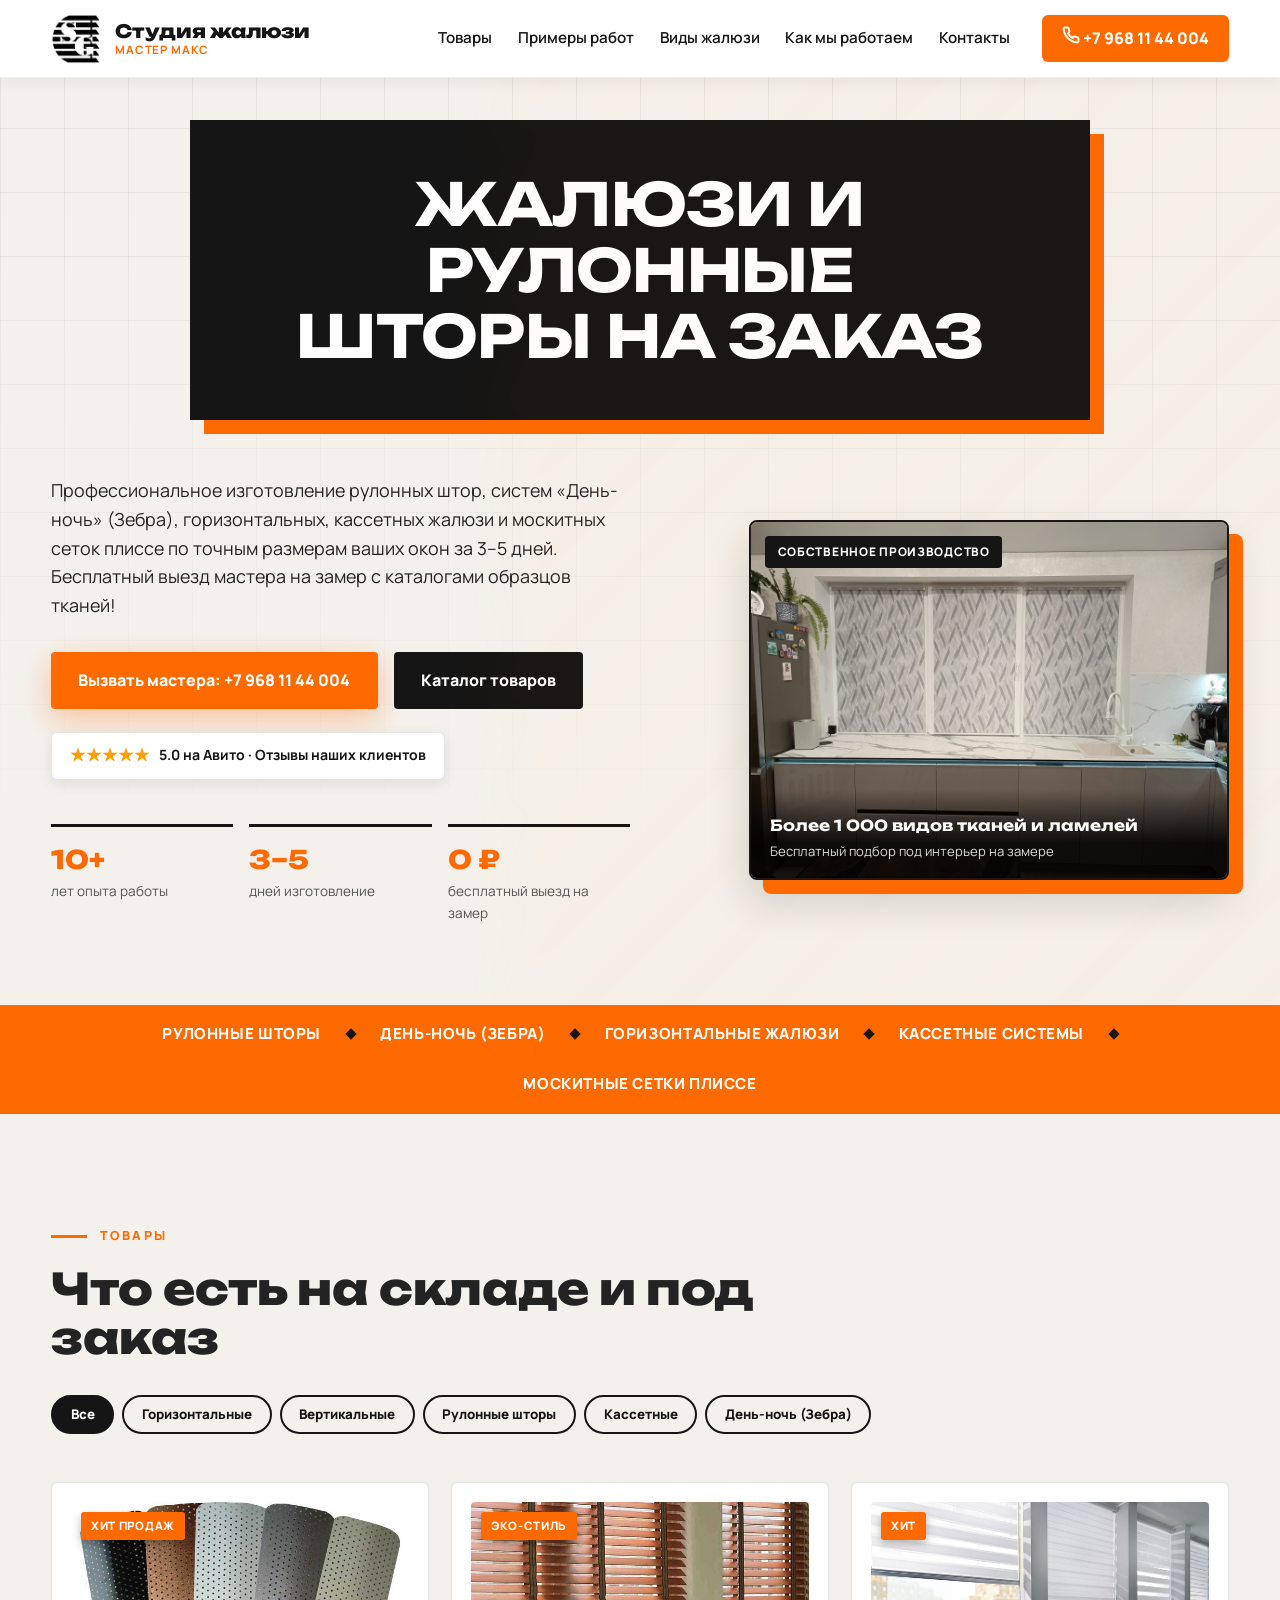
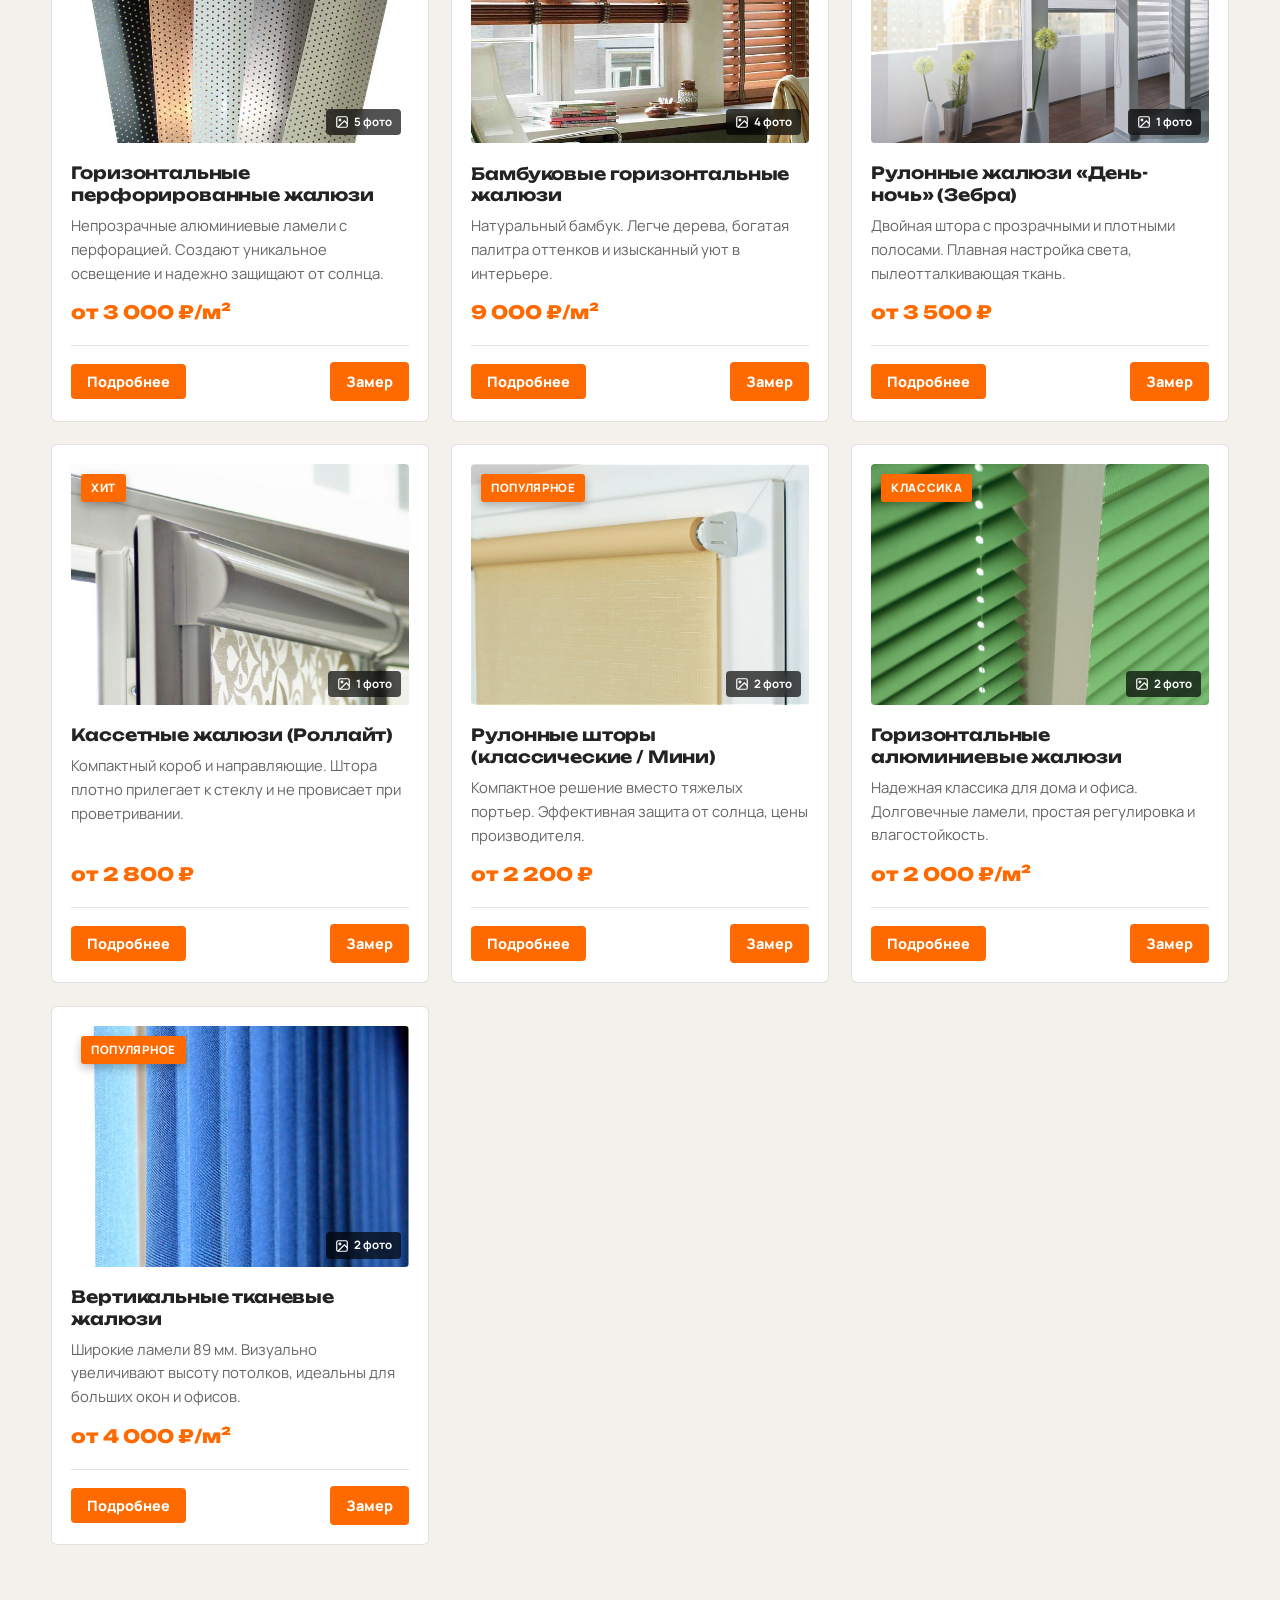
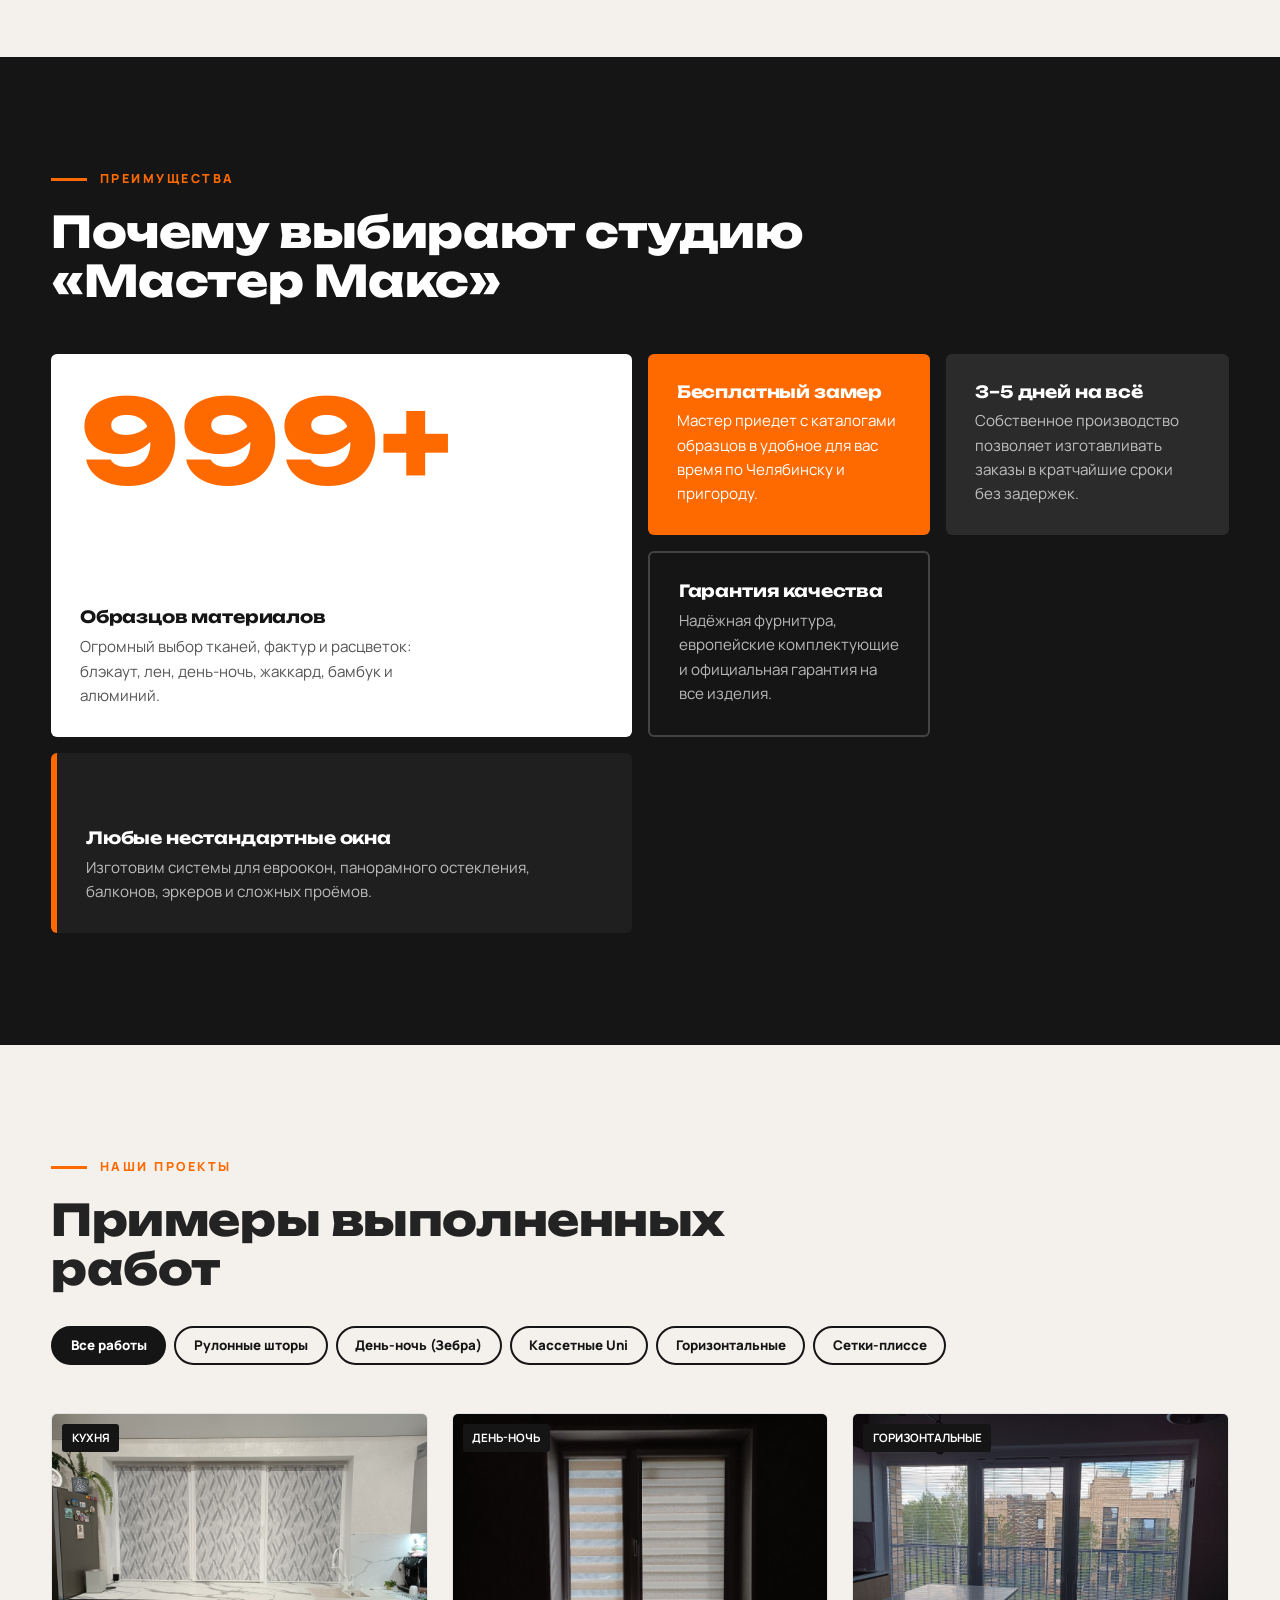
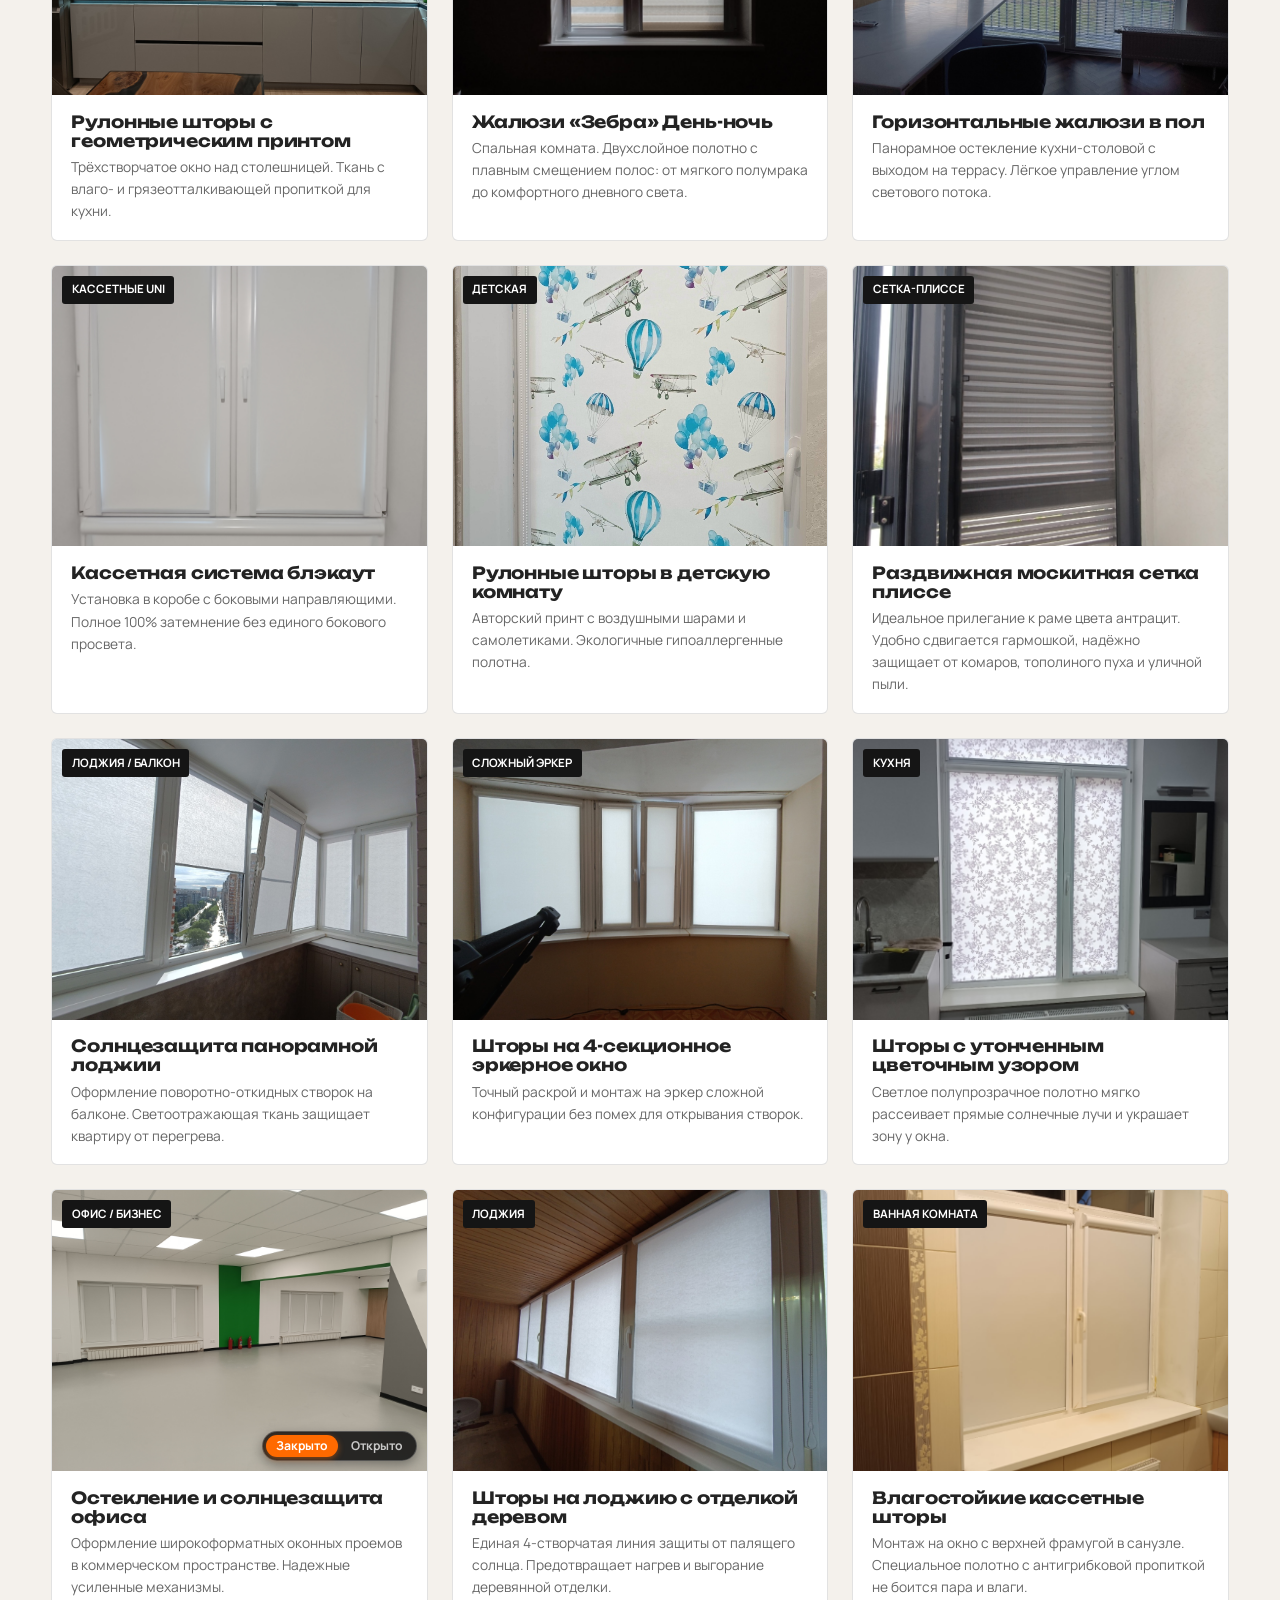
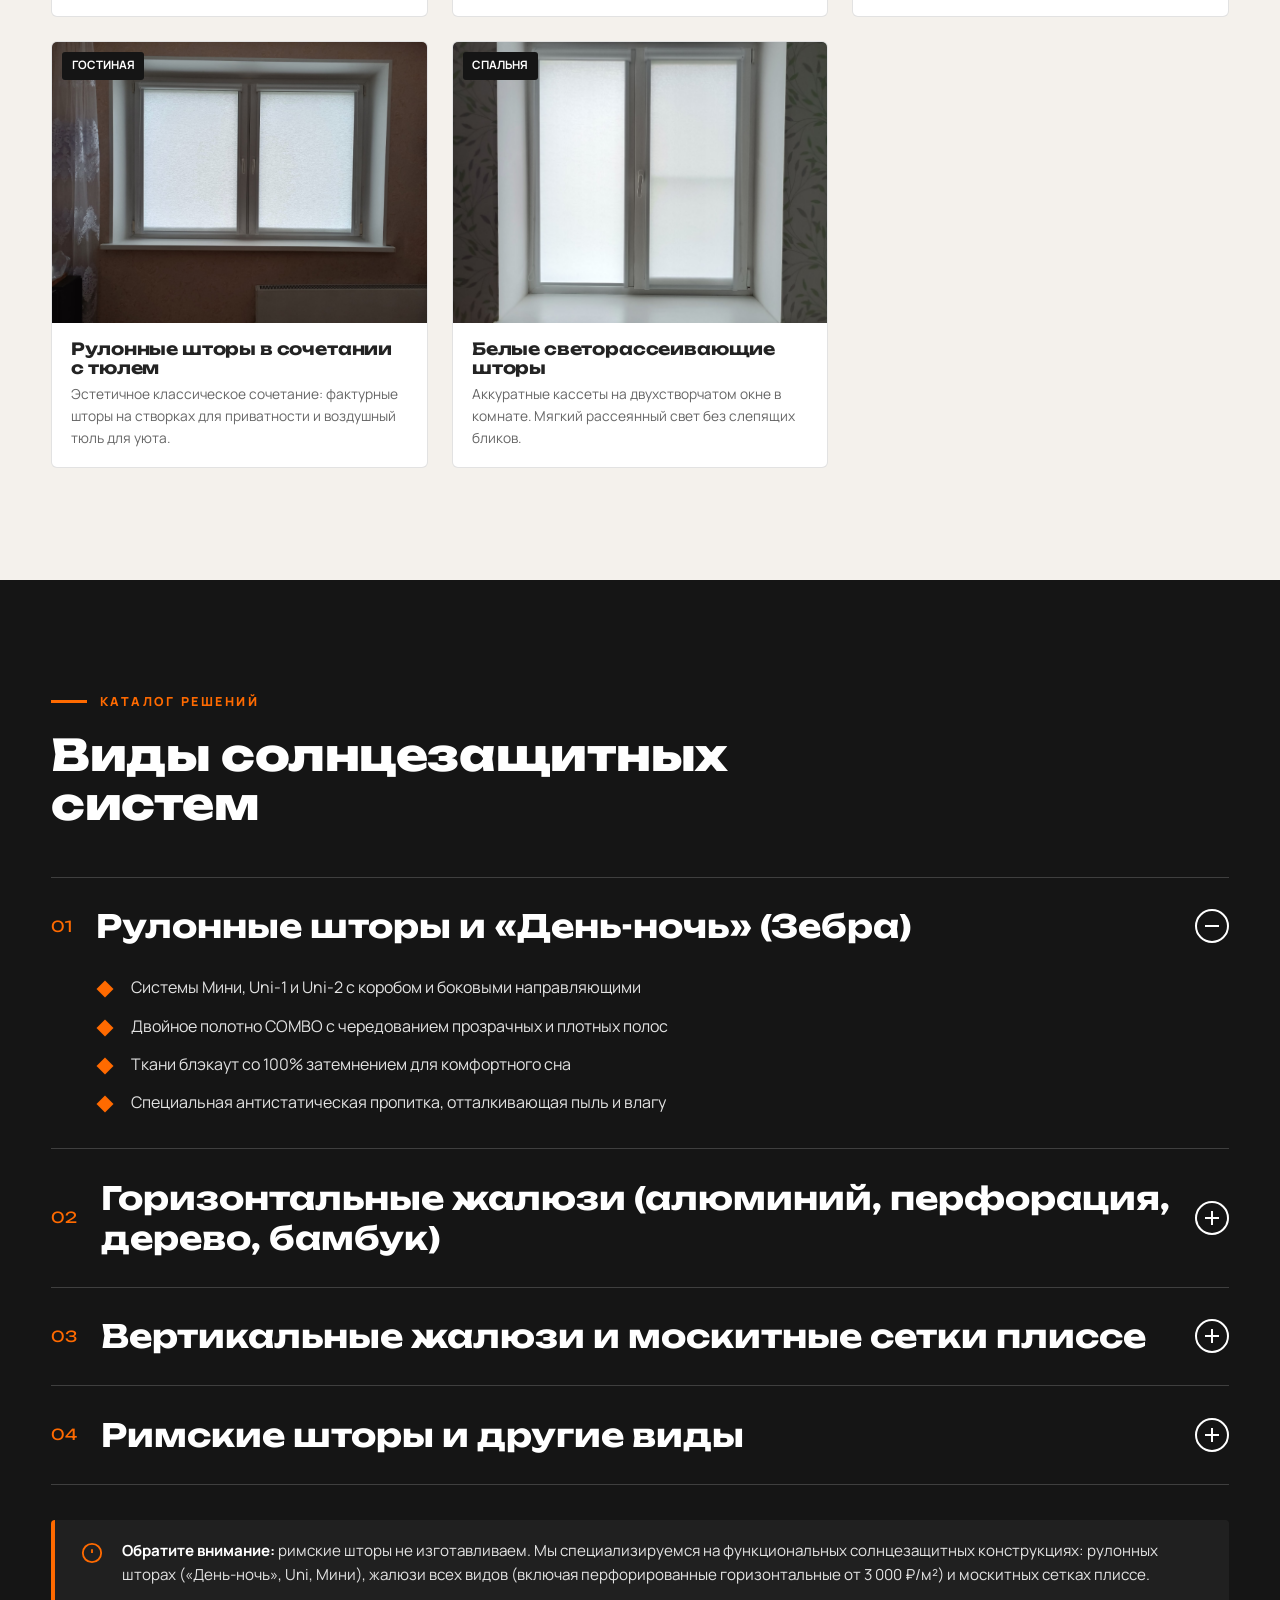
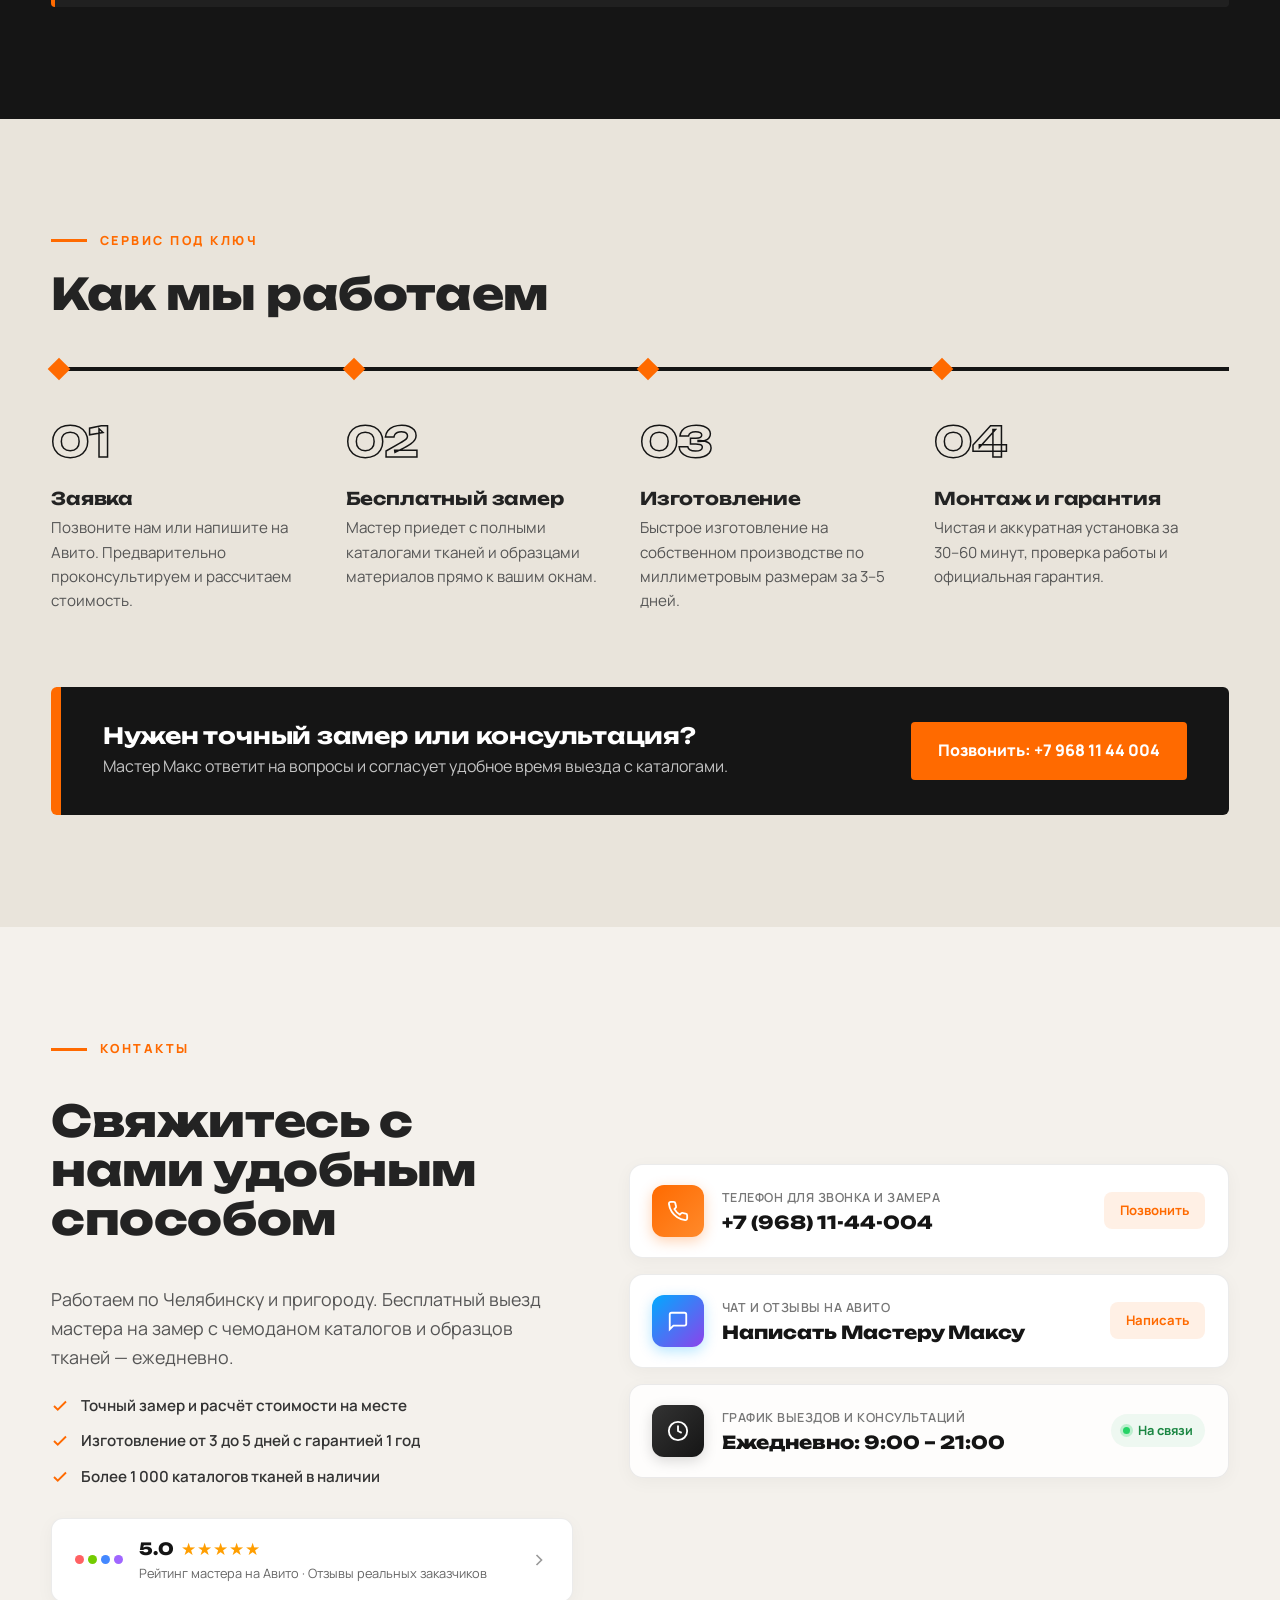
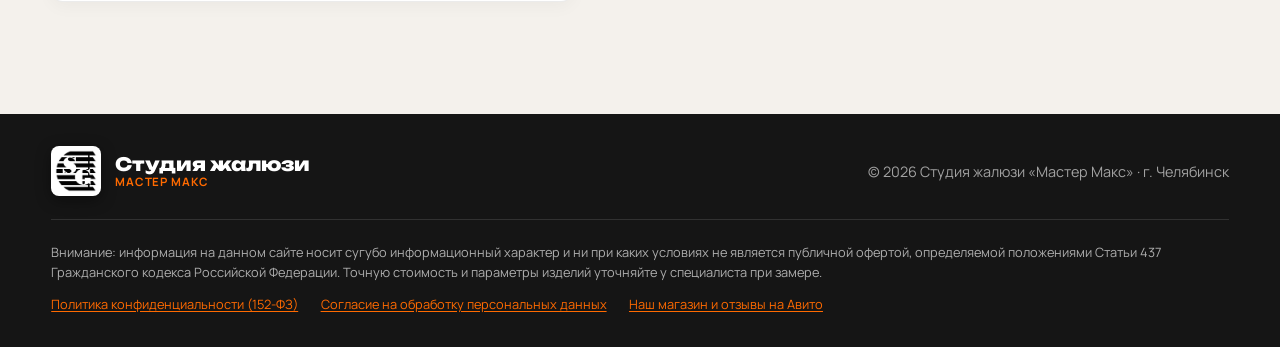
==== commit 6b26a049: "Обновление каталога: перфорированные жалюзи от 3000, исключены римские шторы, фото в закрытом виде, " ====
--- a/site.html
+++ b/site.html
@@ -100,7 +100,7 @@
 
             <div class="hero-preview-wrapper reveal d2">
               <div class="hero-preview-card">
-                <img src="./img/works/work-kitchen-roll.jpg" alt="Студия жалюзи Вадима Грачёва в Челябинске" class="hero-preview-img" />
+                <img src="./img/works/work-kitchen-roll.jpg" alt="Студия жалюзи Мастера Макса в Челябинске" class="hero-preview-img" />
                 <div class="hero-preview-badge">Собственное производство</div>
                 <div class="hero-preview-overlay">
                   <b>Более 1 000 видов тканей и ламелей</b>
@@ -295,7 +295,7 @@
       <section class="section dark" id="about">
         <div class="container">
           <p class="eyebrow reveal">Преимущества</p>
-          <h2 class="reveal d1">Почему выбирают студию Вадима Грачёва</h2>
+          <h2 class="reveal d1">Почему выбирают студию «Мастер Макс»</h2>
           <div class="bento">
             <div class="b b-big reveal">
               <span class="b-num" data-count="1000" data-suffix="+">0+</span>
@@ -404,12 +404,12 @@
             <!-- 6. Москитная сетка плиссе в темном профиле -->
             <div class="work-card" data-c="mosquito">
               <div class="work-img">
-                <span class="work-badge">Москитная сетка</span>
+                <span class="work-badge">Сетка-плиссе</span>
                 <img src="./img/works/work-plisse-graphite.jpg" alt="Раздвижная москитная сетка плиссе в темном профиле" loading="lazy" />
               </div>
               <div class="work-info">
                 <h3>Раздвижная москитная сетка плиссе</h3>
-                <p>Сетка-плиссе в профиле цвета антрацит. Удобно сдвигается гармошкой, надёжно защищает от насекомых, тополиного пуха и уличной пыли.</p>
+                <p>Идеальное прилегание к раме цвета антрацит. Удобно сдвигается гармошкой, надёжно защищает от комаров, тополиного пуха и уличной пыли.</p>
               </div>
             </div>
 
@@ -451,13 +451,13 @@
 
             <!-- 10. Комплексное оформление офиса -->
             <div class="work-card" data-c="roll horizontal">
-              <div class="work-img work-img--toggle" data-photos='["./img/works/work-office-hall-closed.jpg","./img/works/work-office-hall.png"]' data-labels='["В закрытом виде","Шторы открыты"]'>
+              <div class="work-img work-img--toggle" data-photos='["./img/works/work-office-hall-closed.png","./img/works/work-office-hall.png"]' data-labels='["Офисные жалюзи в закрытом виде","Офисные жалюзи в открытом виде"]'>
                 <span class="work-badge">Офис / Бизнес</span>
-                <img src="./img/works/work-office-hall-closed.jpg" alt="Офисные жалюзи в закрытом виде" loading="lazy" />
-                <button class="work-toggle-btn" type="button" aria-label="Переключить фото">
-                  <svg width="16" height="16" viewBox="0 0 24 24" fill="none" stroke="currentColor" stroke-width="2"><rect x="3" y="3" width="18" height="18" rx="2"/><circle cx="8.5" cy="8.5" r="1.5"/><path d="m21 15-5-5L5 21"/></svg>
-                  <span class="work-toggle-label">В закрытом виде</span>
-                </button>
+                <img src="./img/works/work-office-hall-closed.png" alt="Офисные жалюзи в закрытом виде" loading="lazy" />
+                <div class="work-toggle-segments" aria-label="Переключение вида фото">
+                  <button type="button" class="work-seg-btn active" data-idx="0">Закрыто</button>
+                  <button type="button" class="work-seg-btn" data-idx="1">Открыто</button>
+                </div>
               </div>
               <div class="work-info">
                 <h3>Остекление и солнцезащита офиса</h3>
@@ -538,7 +538,7 @@
               <div class="row-body"><div>
                 <ul class="checks">
                   <li>Классические алюминиевые ламели 16 и 25 мм любых цветов</li>
-                  <li>Перфорированные ламели для рассеянного мягкого освещения</li>
+                  <li>Перфорированные ламели для рассеянного мягкого освещения — от 3 000 ₽/м²</li>
                   <li>Натуральный бамбук и дерево для статусных и уютных интерьеров</li>
                   <li>Стойкость к влажности — отлично подходят для кухонь и ванных</li>
                 </ul>
@@ -555,6 +555,22 @@
                 </ul>
               </div></div>
             </div>
+            <div class="row reveal d3">
+              <button class="row-head"><span class="row-n">04</span><span class="row-t">Римские шторы и другие виды</span><span class="row-plus"></span></button>
+              <div class="row-body"><div>
+                <ul class="checks">
+                  <li><strong>Римские шторы не изготавливаем</strong> — специализируемся на рулонных, кассетных и жалюзийных солнцезащитных системах</li>
+                  <li>Подберём стильную рулонную альтернативу с фактурными европейскими тканями под ваш интерьер</li>
+                  <li>Бесплатный выезд мастера на замер с каталогами образцов</li>
+                </ul>
+              </div></div>
+            </div>
+          </div>
+          <div class="types-notice reveal d3">
+            <svg width="22" height="22" viewBox="0 0 24 24" fill="none" stroke="currentColor" stroke-width="2"><circle cx="12" cy="12" r="10"/><line x1="12" y1="8" x2="12" y2="12"/><line x1="12" y1="16" x2="12.01" y2="16"/></svg>
+            <div>
+              <strong>Обратите внимание:</strong> римские шторы не изготавливаем. Мы специализируемся на функциональных солнцезащитных конструкциях: рулонных шторах («День-ночь», Uni, Мини), жалюзи всех видов (включая перфорированные горизонтальные от 3 000 ₽/м²) и москитных сетках плиссе.
+            </div>
           </div>
         </div>
       </section>
@@ -565,15 +581,15 @@
           <p class="eyebrow reveal">Сервис под ключ</p>
           <h2 class="reveal d1">Как мы работаем</h2>
           <ol class="steps">
-            <li class="reveal"><b>01</b><h3>Заявка</h3><p>Позвоните нам или оставьте сообщение в WhatsApp. Предварительно проконсультируем и рассчитаем стоимость.</p></li>
+            <li class="reveal"><b>01</b><h3>Заявка</h3><p>Позвоните нам или напишите на Авито. Предварительно проконсультируем и рассчитаем стоимость.</p></li>
             <li class="reveal d1"><b>02</b><h3>Бесплатный замер</h3><p>Мастер приедет с полными каталогами тканей и образцами материалов прямо к вашим окнам.</p></li>
-            <li class="reveal d2"><b>03</b><h3>Изготовление</h3><p>Быстрое изготовление на собственном производстве по миллиметровым размерам за 2–4 дня.</p></li>
+            <li class="reveal d2"><b>03</b><h3>Изготовление</h3><p>Быстрое изготовление на собственном производстве по миллиметровым размерам за 3–5 дней.</p></li>
             <li class="reveal d3"><b>04</b><h3>Монтаж и гарантия</h3><p>Чистая и аккуратная установка за 30–60 минут, проверка работы и официальная гарантия.</p></li>
           </ol>
           <div class="handle-banner reveal">
             <div>
               <h3>Нужен точный замер или консультация?</h3>
-              <p>Мастер Вадим Грачёв ответит на вопросы и согласует удобное время выезда с каталогами.</p>
+              <p>Мастер Макс ответит на вопросы и согласует удобное время выезда с каталогами.</p>
             </div>
             <a href="tel:+79681144004" class="btn btn-black">Позвонить: +7 968 11 44 004</a>
           </div>
@@ -595,7 +611,7 @@
               </div>
               <div class="contact-feature-item">
                 <svg width="18" height="18" viewBox="0 0 24 24" fill="none" stroke="currentColor" stroke-width="2.5"><polyline points="20 6 9 17 4 12"/></svg>
-                <span>Изготовление от 2 до 4 дней с гарантией 1 год</span>
+                <span>Изготовление от 3 до 5 дней с гарантией 1 год</span>
               </div>
               <div class="contact-feature-item">
                 <svg width="18" height="18" viewBox="0 0 24 24" fill="none" stroke="currentColor" stroke-width="2.5"><polyline points="20 6 9 17 4 12"/></svg>
@@ -641,18 +657,18 @@
               <span class="ct-card-badge ct-badge-orange">Позвонить</span>
             </a>
 
-            <!-- 2. WhatsApp -->
-            <a class="ct-card ct-wa-card" href="https://wa.me/79681144004" target="_blank" rel="noopener">
+            <!-- 2. Сообщения на Авито -->
+            <a class="ct-card ct-avito-card" href="https://www.avito.ru/brands/i8757937" target="_blank" rel="noopener">
               <div class="ct-card-main">
-                <div class="ct-icon-box ct-icon-wa">
-                  <svg width="24" height="24" viewBox="0 0 24 24" fill="currentColor"><path d="M12.04 2C6.58 2 2.13 6.45 2.13 11.91C2.13 13.66 2.59 15.36 3.45 16.86L2.05 22L7.3 20.63C8.75 21.41 10.38 21.83 12.04 21.83C17.5 21.83 21.95 17.38 21.95 11.92C21.95 9.27 20.92 6.78 19.05 4.91C17.18 3.03 14.69 2 12.04 2ZM12.05 3.67C14.25 3.67 16.31 4.53 17.87 6.09C19.42 7.65 20.28 9.72 20.28 11.92C20.28 16.46 16.59 20.15 12.04 20.15C10.56 20.15 9.11 19.76 7.85 19L7.55 18.83L4.43 19.65L5.26 16.61L5.07 16.31C4.24 14.99 3.8 13.47 3.8 11.91C3.81 7.37 7.5 3.67 12.05 3.67ZM9.53 7.35C9.36 7.35 9.08 7.41 8.84 7.67C8.6 7.93 7.92 8.57 7.92 9.87C7.92 11.17 8.87 12.43 9 12.6C9.13 12.77 10.84 15.42 13.45 16.55C14.07 16.82 14.56 16.98 14.94 17.1C15.56 17.3 16.13 17.27 16.58 17.2C17.08 17.13 18.11 16.58 18.32 15.98C18.54 15.38 18.54 14.87 18.47 14.76C18.4 14.65 18.23 14.59 17.97 14.46C17.72 14.33 16.46 13.71 16.23 13.62C16 13.54 15.83 13.49 15.66 13.75C15.49 14.01 15 14.65 14.85 14.82C14.7 14.99 14.55 15.01 14.3 14.88C14.04 14.76 12.98 14.41 11.71 13.28C10.73 12.41 10.07 11.33 9.88 11C9.69 10.67 9.86 10.49 9.99 10.36C10.11 10.24 10.25 10.05 10.39 9.89C10.53 9.72 10.58 9.6 10.67 9.42C10.76 9.24 10.71 9.09 10.64 8.95C10.58 8.81 10.07 7.56 9.86 7.05C9.65 6.55 9.44 6.62 9.28 6.61C9.13 6.6 8.95 6.6 8.78 6.6C8.6 6.6 8.32 6.66 8.08 6.92L9.53 7.35Z"/></svg>
+                <div class="ct-icon-box ct-icon-avito">
+                  <svg width="22" height="22" viewBox="0 0 24 24" fill="none" stroke="currentColor" stroke-width="2"><path d="M21 15a2 2 0 0 1-2 2H7l-4 4V5a2 2 0 0 1 2-2h14a2 2 0 0 1 2 2z"/></svg>
                 </div>
                 <div class="ct-card-info">
-                  <span class="ct-card-label">Быстрый ответ в чате</span>
-                  <span class="ct-card-val">Написать в WhatsApp</span>
-                </div>
-              </div>
-              <span class="ct-card-badge ct-badge-green">Открыть чат</span>
+                  <span class="ct-card-label">Чат и отзывы на Авито</span>
+                  <span class="ct-card-val">Написать Мастеру Максу</span>
+                </div>
+              </div>
+              <span class="ct-card-badge ct-badge-orange">Написать</span>
             </a>
 
             <!-- 3. График и выезд -->
@@ -678,13 +694,13 @@
       <div class="container">
         <div class="foot">
           <a href="#top" class="logo">
-            <img src="./img/logo.png" alt="Студия жалюзи Вадима Грачёва" class="logo-img" />
+            <img src="./img/logo.png" alt="Студия жалюзи Мастера Макса" class="logo-img" />
             <span class="logo-text">
               <b>Студия жалюзи</b>
-              <small>Вадима Грачёва</small>
+              <small>Мастер Макс</small>
             </span>
           </a>
-          <span>© 2026 Студия жалюзи Вадима Грачёва · г. Челябинск</span>
+          <span>© 2026 Студия жалюзи «Мастер Макс» · г. Челябинск</span>
         </div>
         <div class="footer-legal">
           <p>Внимание: информация на данном сайте носит сугубо информационный характер и ни при каких условиях не является публичной офертой, определяемой положениями Статьи 437 Гражданского кодекса Российской Федерации. Точную стоимость и параметры изделий уточняйте у специалиста при замере.</p>
@@ -726,9 +742,9 @@
                 <svg width="20" height="20" viewBox="0 0 24 24" fill="none" stroke="currentColor" stroke-width="2"><path d="M5 4h4l2 5-2.5 1.5a11 11 0 0 0 5 5L15 13l5 2v4a2 2 0 0 1-2 2A16 16 0 0 1 3 6a2 2 0 0 1 2-2Z"/></svg>
                 <span id="modalCallText">Вызвать замерщика: +7 968 11 44 004</span>
               </a>
-              <a href="https://wa.me/79681144004" target="_blank" rel="noopener" class="btn-cta-wa" id="modalWaBtn">
-                <svg width="20" height="20" viewBox="0 0 24 24" fill="currentColor"><path d="M12.04 2C6.58 2 2.13 6.45 2.13 11.91C2.13 13.66 2.59 15.36 3.45 16.86L2.05 22L7.3 20.63C8.75 21.41 10.38 21.83 12.04 21.83C17.5 21.83 21.95 17.38 21.95 11.92C21.95 9.27 20.92 6.78 19.05 4.91C17.18 3.03 14.69 2 12.04 2ZM12.05 3.67C14.25 3.67 16.31 4.53 17.87 6.09C19.42 7.65 20.28 9.72 20.28 11.92C20.28 16.46 16.59 20.15 12.04 20.15C10.56 20.15 9.11 19.76 7.85 19L7.55 18.83L4.43 19.65L5.26 16.61L5.07 16.31C4.24 14.99 3.8 13.47 3.8 11.91C3.81 7.37 7.5 3.67 12.05 3.67ZM9.53 7.35C9.36 7.35 9.08 7.41 8.84 7.67C8.6 7.93 7.92 8.57 7.92 9.87C7.92 11.17 8.87 12.43 9 12.6C9.13 12.77 10.84 15.42 13.45 16.55C14.07 16.82 14.56 16.98 14.94 17.1C15.56 17.3 16.13 17.27 16.58 17.2C17.08 17.13 18.11 16.58 18.32 15.98C18.54 15.38 18.54 14.87 18.47 14.76C18.4 14.65 18.23 14.59 17.97 14.46C17.72 14.33 16.46 13.71 16.23 13.62C16 13.54 15.83 13.49 15.66 13.75C15.49 14.01 15 14.65 14.85 14.82C14.7 14.99 14.55 15.01 14.3 14.88C14.04 14.76 12.98 14.41 11.71 13.28C10.73 12.41 10.07 11.33 9.88 11C9.69 10.67 9.86 10.49 9.99 10.36C10.11 10.24 10.25 10.05 10.39 9.89C10.53 9.72 10.58 9.6 10.67 9.42C10.76 9.24 10.71 9.09 10.64 8.95C10.58 8.81 10.07 7.56 9.86 7.05C9.65 6.55 9.44 6.62 9.28 6.61C9.13 6.6 8.95 6.6 8.78 6.6C8.6 6.6 8.32 6.66 8.08 6.92L9.53 7.35Z"/></svg>
-                <span>Написать в WhatsApp</span>
+              <a href="https://www.avito.ru/brands/i8757937" target="_blank" rel="noopener" class="btn-cta-avito" id="modalAvitoBtn">
+                <svg width="20" height="20" viewBox="0 0 24 24" fill="none" stroke="currentColor" stroke-width="2"><path d="M21 15a2 2 0 0 1-2 2H7l-4 4V5a2 2 0 0 1 2-2h14a2 2 0 0 1 2 2z"/></svg>
+                <span>Написать на Авито</span>
               </a>
             </div>
             <p class="modal-legal-notice">Нажимая кнопку вызова замерщика или сообщения, вы соглашаетесь с условиями <a href="#privacyModal" class="js-open-privacy">обработки персональных данных (ФЗ № 152-ФЗ)</a>. Информация на сайте не является публичной офертой (ст. 437 ГК РФ).</p>
@@ -743,7 +759,7 @@
         <button class="modal-close" id="privacyClose" aria-label="Закрыть">✕</button>
         <h2>Политика конфиденциальности и обработки персональных данных</h2>
         <div class="privacy-body">
-          <p>Настоящая Политика обработки персональных данных (далее — «Политика») действует в отношении всей информации, которую Студия жалюзи Вадима Грачёва (далее — «Оператор», г. Челябинск) может получить о пользователе во время использования данного сайта.</p>
+          <p>Настоящая Политика обработки персональных данных (далее — «Политика») действует в отношении всей информации, которую Студия жалюзи «Мастер Макс» (далее — «Оператор», г. Челябинск) может получить о пользователе во время использования данного сайта.</p>
 
           <h3>1. Общие положения</h3>
           <p>1.1. Настоящая Политика составлена в соответствии с требованиями Федерального закона от 27.07.2006 № 152-ФЗ «О персональных данных» и определяет порядок обработки персональных данных и меры по обеспечению безопасности персональных данных, предпринимаемые Оператором.</p>
@@ -772,7 +788,7 @@
           <p>4.2. Оператор обеспечивает сохранность персональных данных и принимает все меры, исключающие доступ к ним неуполномоченных лиц. Персональные данные Пользователя ни при каких обстоятельствах не будут переданы третьим лицам, за исключением случаев, связанных с исполнением действующего законодательства РФ.</p>
 
           <h3>5. Права субъекта персональных данных</h3>
-          <p>5.1. Пользователь может в любой момент отозвать свое согласие на обработку персональных данных, уведомив Оператора по контактному номеру телефона: +7 (968) 11-44-004 или сообщением в мессенджер.</p>
+          <p>5.1. Пользователь может в любой момент отозвать свое согласие на обработку персональных данных, уведомив Оператора по контактному номеру телефона: +7 (968) 11-44-004 или сообщением на Авито.</p>
           <p>5.2. Сайт и все размещенные материалы носят сугубо ознакомительный и справочный характер и ни при каких условиях не являются публичной офертой согласно положениям Статьи 437 Гражданского кодекса Российской Федерации.</p>
         </div>
       </div>
--- a/site.css
+++ b/site.css
@@ -258,6 +258,28 @@
 .checks li { padding-left: 2rem; position: relative; color: rgba(255,255,255,.88); max-width: 46em; }
 .checks li::before { content: ''; position: absolute; left: 0; top: .5em; width: 12px; height: 12px; background: var(--orange); transform: rotate(45deg); }
 
+.types-notice {
+  margin-top: 2.2rem;
+  padding: 1.2rem 1.6rem;
+  background: rgba(255, 255, 255, 0.05);
+  border-left: 4px solid var(--orange);
+  border-radius: 4px;
+  display: flex;
+  align-items: flex-start;
+  gap: 1.2rem;
+  color: rgba(255, 255, 255, 0.88);
+  font-size: 0.95rem;
+  line-height: 1.6;
+}
+.types-notice svg {
+  color: var(--orange);
+  flex-shrink: 0;
+  margin-top: 0.15rem;
+}
+.types-notice strong {
+  color: #fff;
+}
+
 /* SLIDER */
 .cmp-grid { display: grid; grid-template-columns: 1fr 1.1fr; gap: 4rem; align-items: center; }
 .legend { list-style: none; padding: 0; margin: 2rem 0 0; display: grid; gap: .7rem; font-weight: 700; }
@@ -425,8 +447,8 @@
 .ct-card.ct-phone-card:hover {
   border-color: var(--orange);
 }
-.ct-card.ct-wa-card:hover {
-  border-color: #25d366;
+.ct-card.ct-avito-card:hover {
+  border-color: var(--orange);
 }
 .ct-card.ct-time-card {
   background: rgba(255, 255, 255, 0.85);
@@ -450,9 +472,9 @@
   background: linear-gradient(135deg, var(--orange), var(--orange-2));
   box-shadow: 0 4px 14px rgba(255, 106, 0, 0.3);
 }
-.ct-icon-wa {
-  background: linear-gradient(135deg, #25d366, #128c7e);
-  box-shadow: 0 4px 14px rgba(37, 211, 102, 0.3);
+.ct-icon-avito {
+  background: linear-gradient(135deg, #00aaff, #8c42eb);
+  box-shadow: 0 4px 14px rgba(0, 170, 255, 0.3);
 }
 .ct-icon-time {
   background: linear-gradient(135deg, #333333, #151515);
@@ -812,8 +834,8 @@
   background: var(--orange-2);
 }
 
-.btn-cta-wa {
-  background: #25d366;
+.btn-cta-avito {
+  background: linear-gradient(135deg, #151515, #262626);
   color: #fff;
   display: flex;
   align-items: center;
@@ -822,12 +844,15 @@
   font-weight: 800;
   padding: 0.95rem 1.4rem;
   border-radius: 5px;
-  transition: background 0.25s;
-  box-shadow: 0 8px 20px rgba(37, 211, 102, 0.25);
-}
-
-.btn-cta-wa:hover {
-  background: #1ebc59;
+  border: 1px solid rgba(255, 255, 255, 0.2);
+  transition: all 0.25s;
+  box-shadow: 0 4px 16px rgba(0, 0, 0, 0.25);
+}
+
+.btn-cta-avito:hover {
+  background: var(--black);
+  border-color: var(--orange);
+  color: var(--orange);
 }
 
 @media (max-width: 820px) {
@@ -1094,7 +1119,47 @@
   color: #666;
 }
 
-/* Photo toggle button for work cards with multiple images */
+/* Photo toggle button and segments for work cards with multiple images */
+.work-img--toggle {
+  cursor: pointer;
+  user-select: none;
+}
+.work-toggle-segments {
+  position: absolute;
+  bottom: 10px;
+  right: 10px;
+  z-index: 3;
+  display: inline-flex;
+  background: rgba(15, 15, 15, 0.85);
+  backdrop-filter: blur(8px);
+  -webkit-backdrop-filter: blur(8px);
+  border: 1px solid rgba(255, 255, 255, 0.22);
+  border-radius: 20px;
+  padding: 3px;
+  gap: 3px;
+  box-shadow: 0 4px 12px rgba(0, 0, 0, 0.35);
+}
+.work-seg-btn {
+  background: transparent;
+  color: rgba(255, 255, 255, 0.75);
+  border: none;
+  border-radius: 14px;
+  padding: 4px 10px;
+  font-size: 0.76rem;
+  font-weight: 700;
+  cursor: pointer;
+  transition: all 0.2s ease;
+  line-height: 1.2;
+}
+.work-seg-btn.active {
+  background: var(--orange);
+  color: #fff;
+  box-shadow: 0 2px 6px rgba(255, 106, 0, 0.45);
+}
+.work-seg-btn:hover:not(.active) {
+  color: #fff;
+  background: rgba(255, 255, 255, 0.12);
+}
 .work-toggle-btn {
   position: absolute;
   bottom: 10px;
